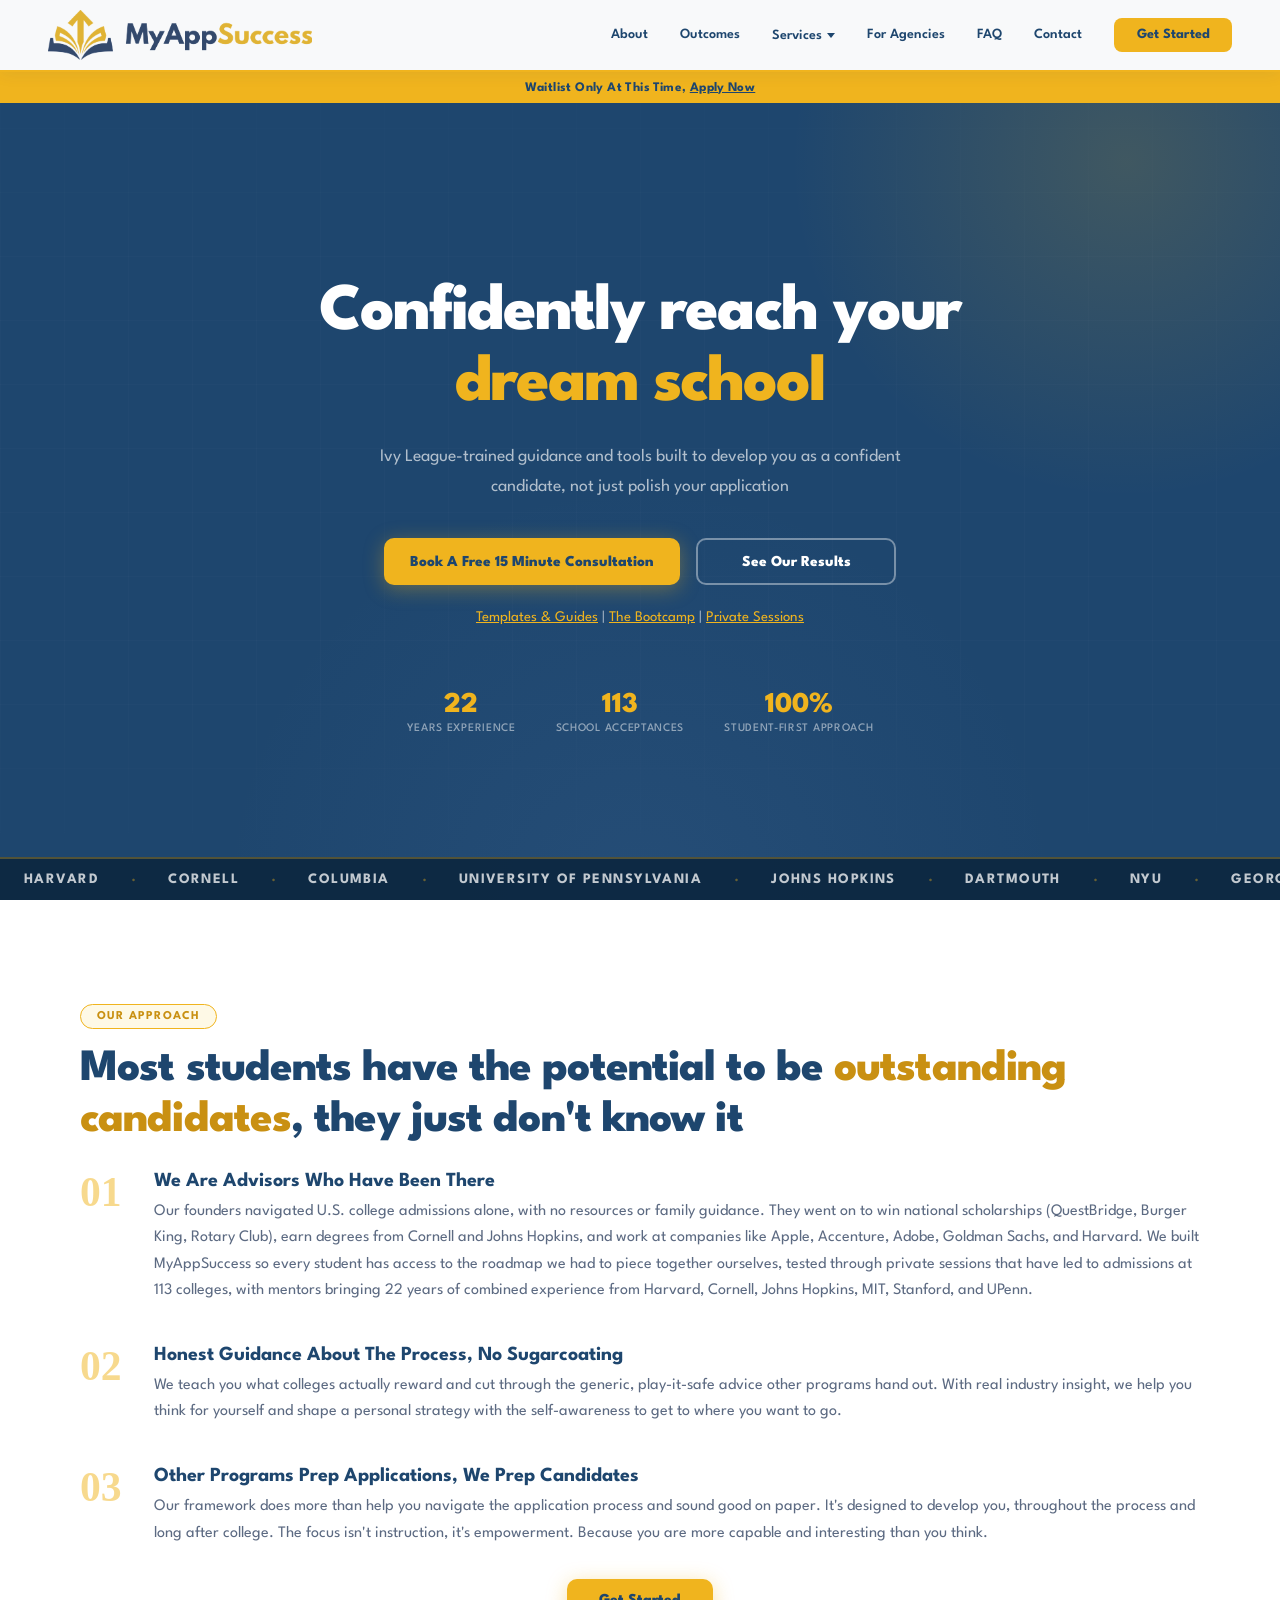
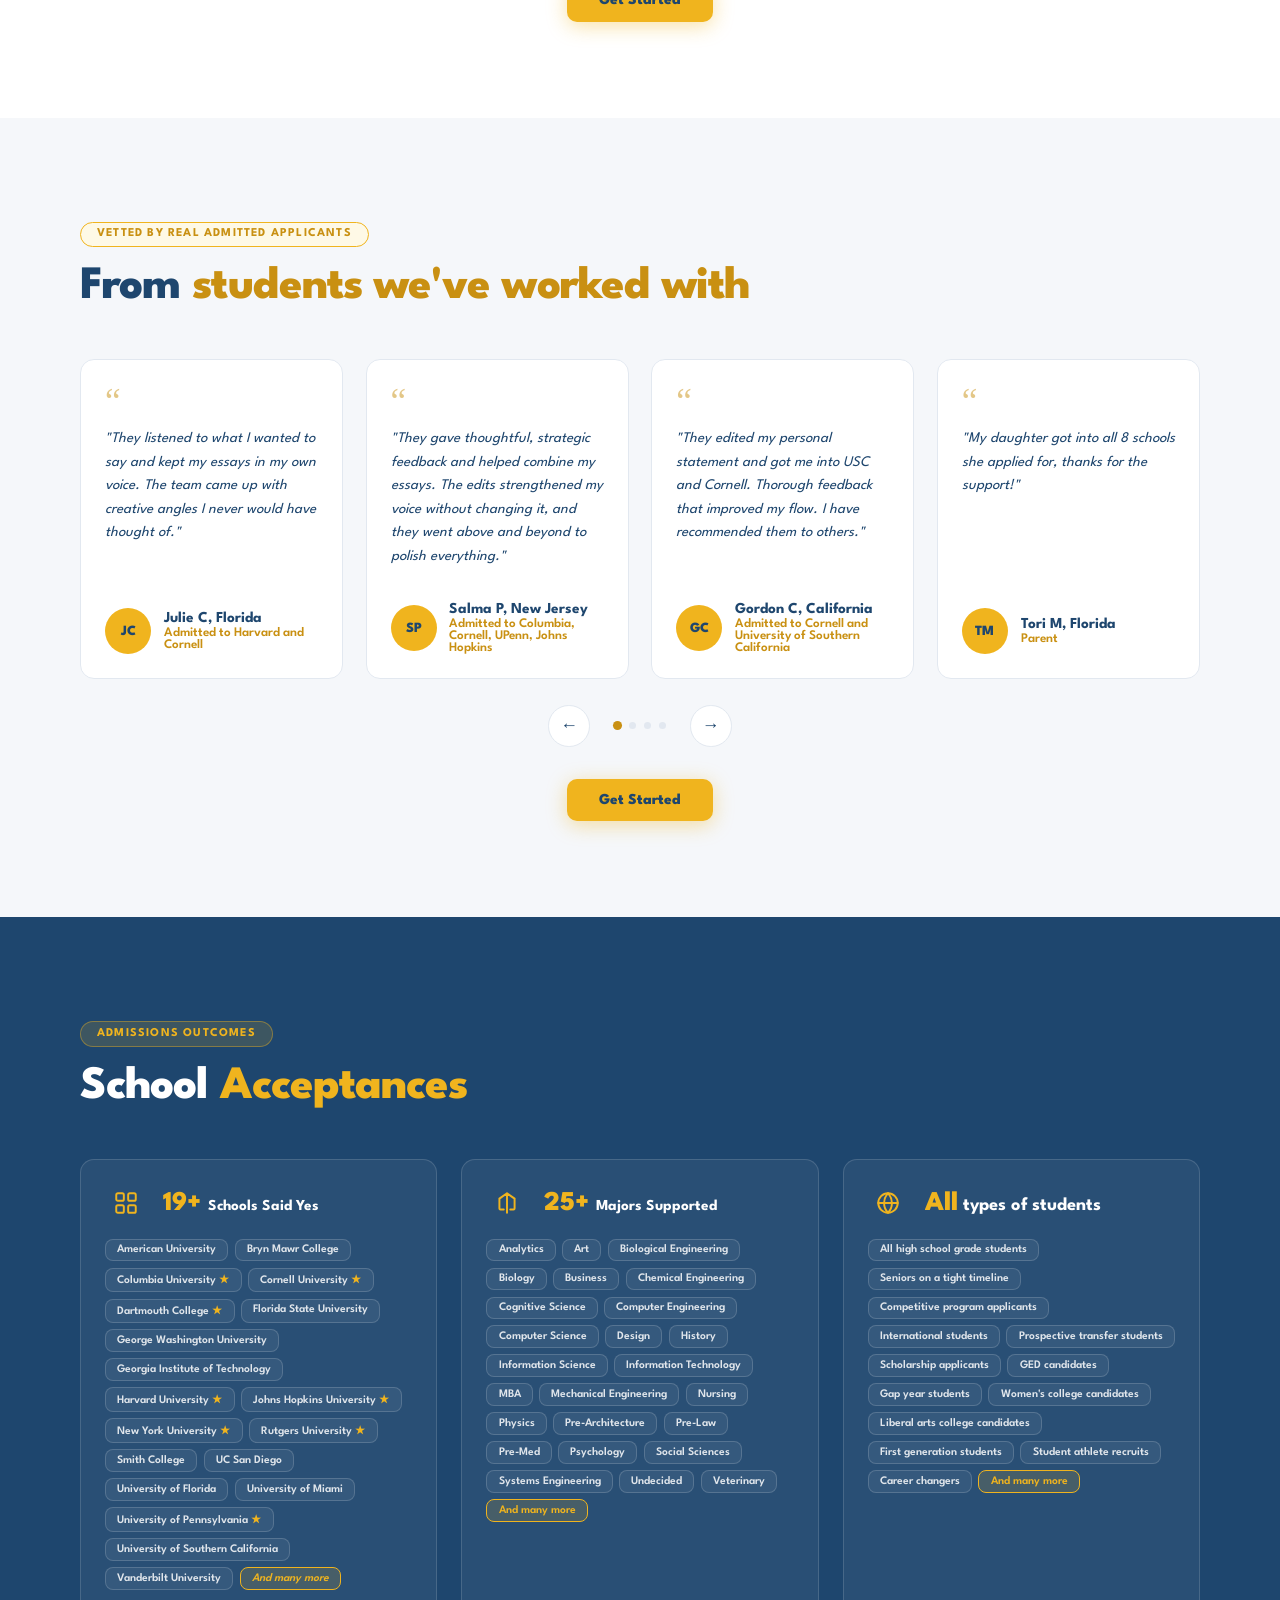
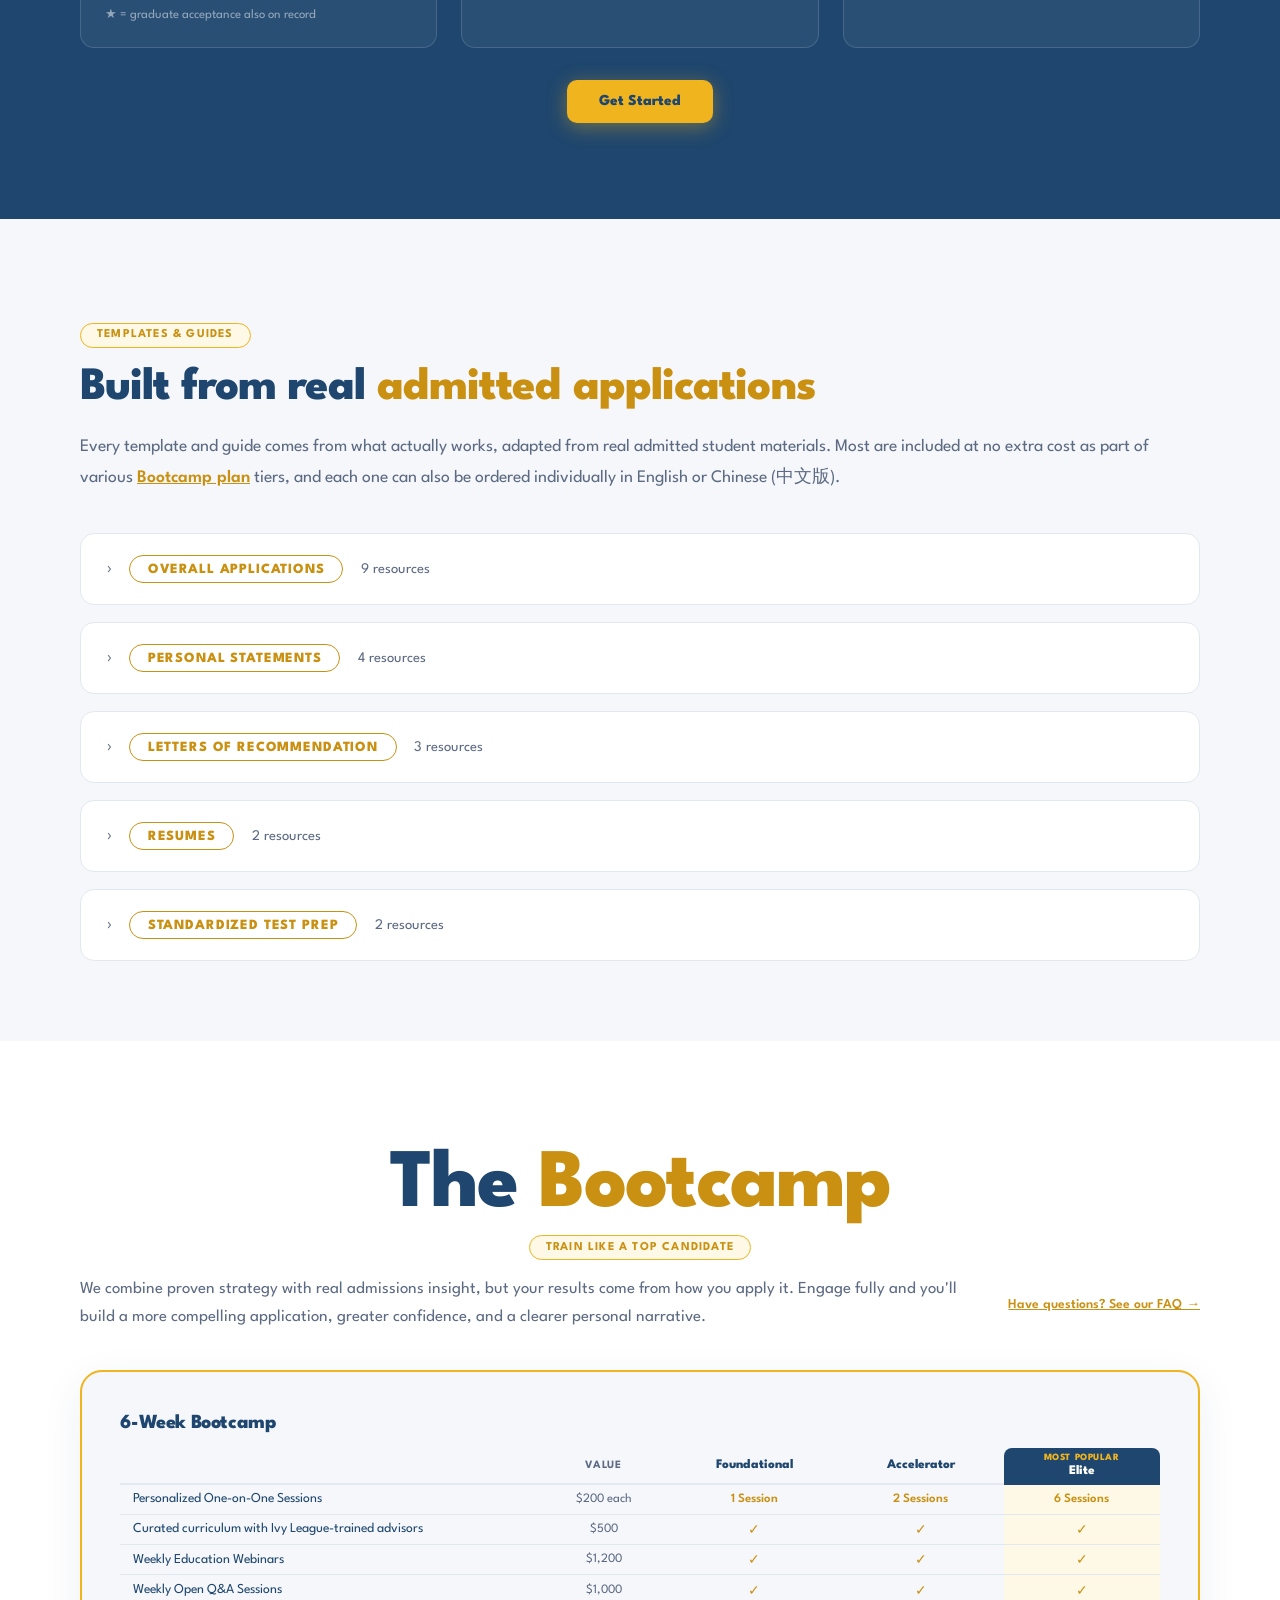
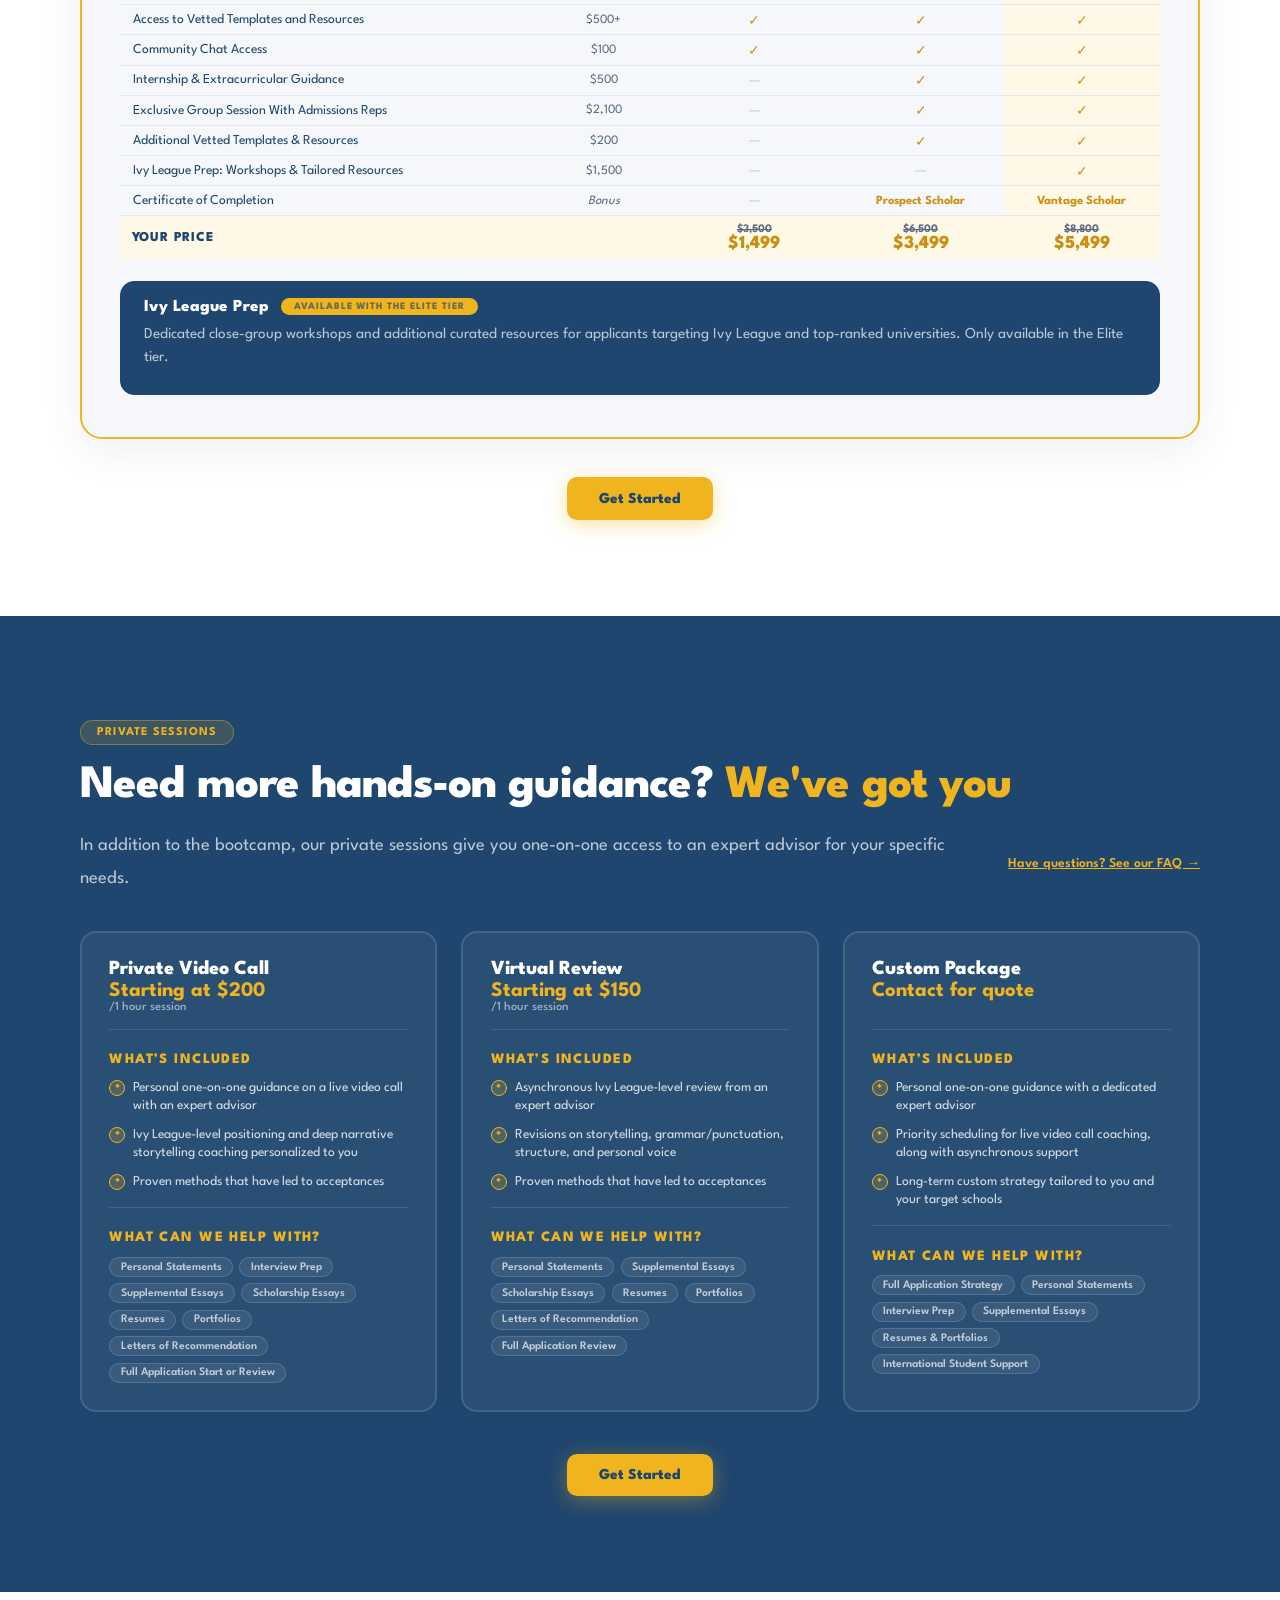
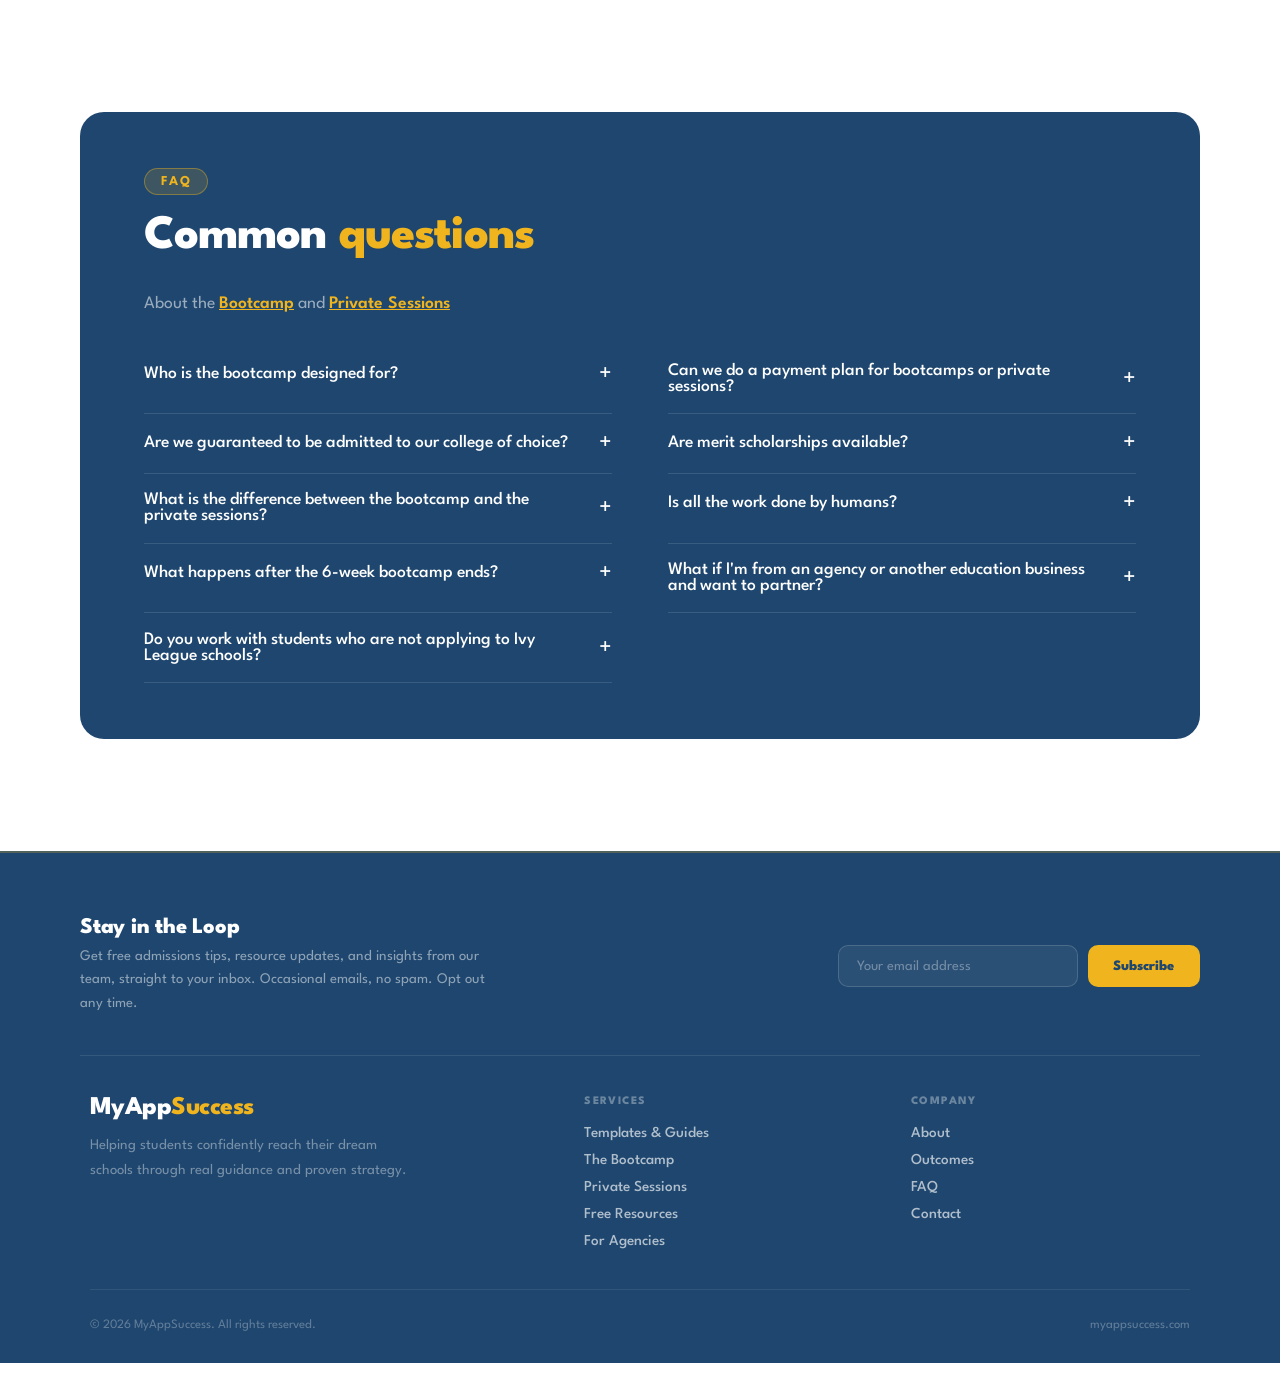
==== index.html @ 45769ba3 "Add Free Resources link to nav and footer; Templates first in hero row Co-Authored-By: Claude Opus 5" ====
<!DOCTYPE html>
<html lang="en">
<head>
<meta charset="UTF-8" />
<meta name="viewport" content="width=device-width, initial-scale=1.0" />
<title>MyAppSuccess: The Premier College App Bootcamp</title>

<!-- Favicon -->
<link rel="icon" type="image/png" href="/favicon.png" />
<link rel="apple-touch-icon" href="/apple-touch-icon.png" />

<!-- Open Graph / link preview -->
<meta property="og:type" content="website" />
<meta property="og:title" content="MyAppSuccess: The Premier College App Bootcamp" />
<meta property="og:description" content="Ivy League-level guidance, tailored to students at every starting point of the application.<br>Real strategy. Real guidance. Real results." />
<meta property="og:image" content="https://myappsuccess.com/NavLogo" />
<meta property="og:url" content="https://myappsuccess.com" />
<meta property="og:site_name" content="MyAppSuccess" />

<!-- Twitter card -->
<meta name="twitter:card" content="summary_large_image" />
<meta name="twitter:title" content="MyAppSuccess: The Premier College App Bootcamp" />
<meta name="twitter:description" content="Expert guidance and resources from Ivy League graduates, for every student, at every starting point." />
<meta name="twitter:image" content="https://myappsuccess.com/NavLogo" />
<link href="https://fonts.googleapis.com/css2?family=League+Spartan:wght@300;400;500;600;700;800&display=swap" rel="stylesheet" />
<style>
  *, *::before, *::after { box-sizing: border-box; margin: 0; padding: 0; }
  :root {
    --navy: #1e466e;
    --navy-mid: #285888;
    --gold: #f0b41e;
    --gold-dark: #c99012;
    --gold-bg: #fef9e6;
    --white: #ffffff;
    --off-white: #f5f7fa;
    --text: #1e466e;
    --muted: #5c6a82;
    --border: #e2e8f0;
    --font: 'League Spartan', sans-serif;
  }
  html { scroll-padding-top: 0; }
  body { font-family: var(--font); color: var(--text); background: var(--white); overflow-x: hidden; }

  nav {
    position: fixed; top: 0; left: 0; right: 0; z-index: 100;
    display: flex; align-items: center; justify-content: space-between;
    padding: 0 3rem; height: 72px;
    background: rgba(255,255,255,0.97);
    border-bottom: 2px solid var(--gold);
    box-shadow: 0 2px 16px rgba(30,70,110,0.07);
  }
  .nav-logo img { height: 50px; width: auto; display: block; }

  /* WAITLIST BANNER */
  .waitlist-banner {
    background: var(--gold); text-align: center; padding: 0.6rem 1.5rem;
    font-size: 0.82rem; font-weight: 700; color: var(--navy); letter-spacing: 0.03em;
    position: fixed; top: 72px; left: 0; right: 0; z-index: 99;
    transition: background 0.3s ease, color 0.3s ease;
  }
  .waitlist-banner-link { color: var(--navy); text-decoration: underline; transition: color 0.3s ease; }
  .waitlist-banner.dark { background: var(--navy); color: white; }
  .waitlist-banner.dark .waitlist-banner-link { color: var(--gold); }

  .nav-links { display: flex; gap: 2rem; list-style: none; align-items: center; margin: 0; padding: 0; }
  .nav-links > li { display: flex; align-items: center; height: 72px; }
  .nav-links a {
    font-size: 0.88rem; font-weight: 600; text-decoration: none;
    color: var(--navy); transition: color 0.2s; line-height: 1;
  }
  .nav-links a:hover { color: var(--gold-dark); }
  .nav-cta {
    background: var(--gold) !important; color: var(--navy) !important;
    padding: 0.6rem 1.4rem; border-radius: 8px;
    font-weight: 700 !important; transition: background 0.2s !important;
  }
  .nav-cta:hover { background: var(--gold-dark) !important; }

  /* DROPDOWN */
  .nav-dropdown { position: relative; }
  .nav-dropdown > span { display: flex; align-items: center; gap: 0.3rem; font-size: 0.88rem; font-weight: 600; color: var(--navy); }
  .nav-dropdown > span::after {
    content: ''; display: inline-block;
    width: 0; height: 0;
    border-left: 4px solid transparent;
    border-right: 4px solid transparent;
    border-top: 5px solid currentColor;
    transition: transform 0.2s;
    margin-top: 1px;
  }
  .nav-dropdown:hover > span::after { transform: rotate(180deg); }
  /* Invisible bridge fills the gap so mouse doesn't lose hover mid-travel */
  .nav-dropdown::after {
    content: ''; position: absolute;
    top: 100%; left: 0; right: 0; height: 14px;
    background: transparent;
  }
  .nav-dropdown-menu {
    display: none; position: absolute; top: 100%; left: 50%;
    transform: translateX(-50%);
    margin-top: 10px;
    background: white; border: 1.5px solid var(--border);
    border-radius: 10px; box-shadow: 0 8px 28px rgba(30,70,110,0.12);
    min-width: 170px; padding: 0.4rem 0; list-style: none; z-index: 200;
  }
  .nav-dropdown:hover .nav-dropdown-menu { display: block; }
  .nav-dropdown-menu li a {
    display: block; padding: 0.6rem 1.1rem;
    font-size: 0.84rem; font-weight: 600; color: var(--gold-dark);
    text-decoration: none; white-space: nowrap;
    transition: background 0.15s, color 0.15s;
  }
  .nav-dropdown-menu li a:hover { background: var(--gold-bg); color: var(--navy); }

  /* HERO */
  .hero {
    min-height: 100vh; background: var(--navy);
    display: flex; align-items: center; justify-content: center;
    padding: 200px 3rem 5.5rem; position: relative; overflow: hidden; text-align: center;
    box-sizing: border-box;
  }
  .hero::before {
    content: ''; position: absolute; inset: 0;
    background:
      radial-gradient(circle 480px at 88% 18%, rgba(240,180,30,0.16) 0%, transparent 70%),
      radial-gradient(circle 600px at 50% 100%, rgba(120,160,220,0.08) 0%, transparent 70%);
    pointer-events: none;
  }
  .hero-grid-bg {
    position: absolute; inset: 0; pointer-events: none; opacity: 0.5;
    background-image:
      linear-gradient(rgba(255,255,255,0.035) 1px, transparent 1px),
      linear-gradient(90deg, rgba(255,255,255,0.035) 1px, transparent 1px);
    background-size: 64px 64px;
    mask-image: linear-gradient(to bottom, transparent, rgba(0,0,0,0.9) 30%, rgba(0,0,0,0.9) 75%, transparent);
  }
  .hero-inner { position: relative; max-width: 700px; margin: 0 auto; display: flex; flex-direction: column; align-items: center; }
  .hero-h1 {
    font-size: clamp(2.4rem, 5.2vw, 4.2rem); font-weight: 800; line-height: 1.06;
    color: var(--white); margin-bottom: 1.5rem; letter-spacing: -0.03em;
  }
  .hero-h1 .highlight { color: var(--gold); display: inline-block; }
  .hero-sub {
    font-size: 1.1rem; color: rgba(255,255,255,0.65);
    line-height: 1.7; max-width: 540px; margin: 0 0 2.2rem; font-weight: 400;
  }
  .hero-cta-row {
    display: flex; gap: 1rem; justify-content: center; flex-wrap: wrap; margin-bottom: 1.6rem;
  }
  .btn-gold {
    display: inline-flex; align-items: center; gap: 0.5rem;
    background: var(--gold); color: var(--navy);
    font-weight: 800; font-size: 0.95rem;
    padding: 0.9rem 2rem; border-radius: 10px; border: none;
    text-decoration: none; cursor: pointer;
    transition: background 0.2s, transform 0.15s;
    box-shadow: 0 4px 20px rgba(240,180,30,0.4);
  }
  .btn-gold:hover { background: var(--gold-dark); transform: translateY(-2px); }
  .btn-white { background: white; color: var(--navy); box-shadow: 0 4px 20px rgba(30,70,110,0.25); }
  .btn-white:hover { background: var(--off-white); }
  .btn-outline {
    display: inline-flex; align-items: center; gap: 0.5rem;
    background: transparent; color: var(--white); font-weight: 600; font-size: 0.95rem;
    padding: 0.9rem 2rem; border-radius: 10px;
    border: 2px solid rgba(255,255,255,0.25); text-decoration: none; cursor: pointer;
    transition: border-color 0.2s, background 0.2s;
  }
  .btn-outline:hover { border-color: var(--gold); background: rgba(240,180,30,0.08); }
  .hero-services-row {
    font-size: 0.92rem; color: rgba(255,255,255,0.55); font-weight: 400;
    margin-bottom: 2.4rem;
  }
  .hero-services-row a { color: var(--gold); text-decoration: underline; font-weight: 400; }
  .hero-trust { display: flex; gap: 2.5rem; justify-content: center; flex-wrap: wrap; padding-top: 1.8rem; width: 100%; }
  .trust-item { display: flex; flex-direction: column; align-items: center; gap: 0.2rem; }
  .trust-num { font-size: 1.8rem; font-weight: 800; color: var(--gold); line-height: 1; }
  .trust-label { font-size: 0.72rem; color: rgba(255,255,255,0.5); font-weight: 500; letter-spacing: 0.06em; text-transform: uppercase; }

  /* MARQUEE */
  .marquee-wrap {
    position: absolute; bottom: 0; left: 0; right: 0; z-index: 5;
    background: rgba(13,40,66,0.96);
    padding: 0.75rem 0; overflow: hidden;
    border-top: 2px solid rgba(240,180,30,0.3);
  }
  .marquee-track {
    display: flex; gap: 0; animation: marquee 35s linear infinite; white-space: nowrap;
  }
  .marquee-item {
    display: inline-flex; align-items: center; gap: 1rem; padding: 0 1.5rem;
    flex-shrink: 0;
  }
  .marquee-item img { height: 28px; width: auto; filter: brightness(0) invert(1); opacity: 0.7; }
  .marquee-item span {
    font-size: 0.9rem; font-weight: 700; letter-spacing: 0.1em;
    text-transform: uppercase; color: rgba(255,255,255,0.75);
  }
  .marquee-sep { color: rgba(240,180,30,0.4); font-size: 1.2rem; align-self: center; padding: 0 0.5rem; }
  @keyframes marquee {
    0% { transform: translateX(0); }
    100% { transform: translateX(-50%); }
  }

  /* SECTION SHELL */
  section { padding: 5rem 0; padding-top: 7.5rem; box-sizing: border-box; }
  section > .container { width: 100%; }
  .container { max-width: 1280px; margin: 0 auto; padding: 0 5rem; }
  .section-eyebrow {
    display: inline-flex; align-items: center; gap: 0.5rem;
    background: var(--gold-bg); border: 1.5px solid var(--gold);
    color: var(--gold-dark); border-radius: 999px;
    font-size: 0.75rem; font-weight: 700; letter-spacing: 0.1em;
    text-transform: uppercase; padding: 0.35rem 1rem; margin-bottom: 0.9rem;
    line-height: 1; white-space: nowrap;
  }
  .section-h2 {
    font-size: clamp(2rem, 3.8vw, 2.9rem); font-weight: 800; line-height: 1.15;
    color: var(--navy); margin-bottom: 1rem; letter-spacing: -0.02em;
  }
  .section-h2 .accent { color: var(--gold-dark); }
  .section-p { font-size: 1.15rem; color: var(--muted); line-height: 1.8; }

  /* ABOUT */
  .about { background: var(--white); padding-top: 6.5rem; padding-bottom: 4.5rem; }
  .about-grid { display: flex; flex-direction: column; gap: 2.5rem; }
  .about-cards { display: flex; flex-direction: column; gap: 1rem; }
  .about-card {
    background: white; border-radius: 14px; padding: 1.2rem;
    border: 2px solid var(--border); display: flex; gap: 1rem; align-items: flex-start;
    transition: border-color 0.2s, transform 0.2s;
  }
  .about-card:hover { border-color: var(--border); }
  .card-icon {
    width: 44px; height: 44px; flex-shrink: 0;
    background: var(--gold-bg); border: 2px solid var(--gold);
    border-radius: 10px; display: flex; align-items: center; justify-content: center;
    font-size: 1.1rem; font-weight: 800; color: var(--navy);
  }
  .about-card h4 { font-size: 1rem; font-weight: 700; color: var(--navy); margin-bottom: 0.35rem; }
  .about-card p { font-size: 0.9rem; color: var(--muted); line-height: 1.65; }

  /* APPROACH: numbered vertical layout */
  .approach-numbered {
    display: flex; flex-direction: column; gap: 2.6rem;
  }
  .approach-numbered-row {
    display: contents;
  }
  .approach-item {
    background: none; border: none; padding: 0; border-radius: 0;
    display: flex; gap: 1.4rem; align-items: flex-start;
  }
  .approach-num {
    font-size: 2.6rem; font-weight: 800; color: var(--gold); opacity: 0.5;
    font-family: Georgia, serif; line-height: 1; flex-shrink: 0;
    width: 3.2rem;
  }
  .approach-item h4 { font-size: 1.25rem; margin-bottom: 0.55rem; }
  .approach-item p { font-size: 1rem; line-height: 1.65; }

  /* Approach slideshow nav: hidden on desktop, layout unchanged */
  .approach-nav { display: none; }
  .approach-nav-btn {
    flex: 1; display: flex; align-items: center; gap: 0.5rem;
    background: transparent; border: none; padding: 0.3rem 0;
    cursor: pointer;
    font-family: var(--font); color: var(--muted);
    font-size: 0.85rem; font-weight: 600; text-align: left;
    transition: color 0.2s;
    min-width: 0;
  }
  .approach-nav-btn:hover { color: var(--navy); }
  .approach-nav-next { justify-content: flex-end; text-align: right; }
  .cred-block { background: #6b7280; border-radius: 20px; padding: 2.5rem; color: white; }
  .cred-block h3 { font-size: 1.3rem; font-weight: 800; color: var(--gold); margin-bottom: 0.7rem; }
  .cred-block p { font-size: 0.88rem; color: rgba(255,255,255,0.7); line-height: 1.7; margin-bottom: 1.5rem; }
  .chip-row { display: flex; flex-wrap: wrap; gap: 0.5rem; margin-bottom: 1.5rem; }
  .chip {
    background: rgba(240,180,30,0.15); border: 1px solid rgba(240,180,30,0.4);
    color: var(--gold); border-radius: 999px;
    font-size: 0.72rem; font-weight: 700; letter-spacing: 0.06em;
    text-transform: uppercase; padding: 0.3rem 0.85rem;
  }
  .field-chips { display: flex; flex-wrap: wrap; gap: 0.4rem; }
  .field-chip {
    background: rgba(255,255,255,0.08); color: white;
    border: 1px solid rgba(255,255,255,0.2);
    border-radius: 6px; font-size: 0.75rem; font-weight: 500; padding: 0.3rem 0.7rem;
  }

  /* OUTCOMES */
  .outcomes { background: var(--navy); padding-top: 6.5rem; padding-bottom: 4.5rem; }
  .outcomes .section-eyebrow { background: rgba(240,180,30,0.15); border-color: rgba(240,180,30,0.4); color: var(--gold); }
  .outcomes .section-h2 { color: white; }
  .outcomes .section-h2 .accent { color: var(--gold); }
  .outcomes .section-p { color: rgba(255,255,255,0.7); }

  /* OUTCOME STAT ROW */
  .outcome-stats {
    display: flex; gap: 1.5rem;
    margin-top: 2.8rem;
    align-items: stretch;
  }
  .outcome-stat-card {
    flex: 1; min-width: 0; display: flex; flex-direction: column; gap: 0.9rem;
    background: rgba(255,255,255,0.05); border: 1.5px solid rgba(255,255,255,0.14);
    border-radius: 14px; padding: 1.4rem 1.5rem;
    text-align: left;
  }
  .outcome-stat-head { display: flex; align-items: center; gap: 1rem; }
  .outcome-stat-icon {
    flex-shrink: 0; width: 2.6rem; height: 2.6rem;
    display: flex; align-items: center; justify-content: center;
    color: var(--gold);
  }
  .outcome-stat-icon svg { width: 26px; height: 26px; }
  .outcome-stat-body { flex: 1; min-width: 0; overflow: hidden; }
  .outcome-stat-num { font-size: 1.7rem; font-weight: 800; color: var(--gold); line-height: 1; display: inline; }
  .outcome-stat-label {
    font-size: 0.95rem; font-weight: 700;
    color: white; display: inline; margin-left: 0.45rem;
  }
  .outcome-stat-label-text { margin-left: 0; font-size: 1.15rem; }
  .accent-gold { color: var(--gold); font-size: 1.7rem; font-weight: 800; line-height: 1; }
  .outcome-stat-note {
    font-size: 0.8rem; color: rgba(255,255,255,0.5); line-height: 1.4;
    margin-top: 0.15rem;
  }
  .outcome-stat-full {
    display: flex; flex-wrap: wrap; gap: 0.4rem;
  }
  .outcome-stat-full .om-chip {
    background: rgba(255,255,255,0.06); border: 1px solid rgba(255,255,255,0.16);
    border-radius: 8px; padding: 0.3rem 0.7rem;
    font-size: 0.72rem; font-weight: 600; color: rgba(255,255,255,0.85);
  }
  .outcome-stat-full .om-chip.om-gold { background: rgba(240,180,30,0.15); border-color: var(--gold); color: var(--gold); }
  .outcome-stat-full .om-item-star { color: var(--gold); margin-left: 0.2rem; font-size: 0.68rem; }

  /* MODAL BASE (compare table, template category) */
  .outcome-modal {
    display: none; position: fixed; inset: 0; z-index: 600;
    align-items: center; justify-content: center; padding: 1.5rem;
  }
  .outcome-modal.open { display: flex; }
  .outcome-modal-backdrop {
    position: absolute; inset: 0; background: rgba(10,25,45,0.55); backdrop-filter: blur(3px);
  }
  .outcome-modal-card {
    position: relative; background: white; border-radius: 18px;
    padding: 2.2rem; max-width: 620px; width: 100%;
    max-height: 80dvh; overflow-y: auto;
    box-shadow: 0 24px 64px rgba(30,70,110,0.25);
  }
  .compare-modal-card { max-width: 700px; }
  .compare-modal-hint { display: none; font-size: 0.72rem; color: var(--muted); text-align: center; margin-top: 0.6rem; }
  @media (max-width: 768px) { .compare-modal-hint { display: block; } }
  .compare-modal-card .compare-table-wrap {
    overflow-x: auto;
    -webkit-overflow-scrolling: touch;
  }
  .compare-modal-card table {
    font-size: 0.72rem !important;
    width: 100% !important;
  }
  @media (max-width: 768px) {
    .compare-modal-card { padding: 1.2rem; }
    .compare-modal-card table { font-size: 0.62rem !important; }
    .compare-modal-card table th,
    .compare-modal-card table td { padding: 0.28rem 0.3rem !important; }
    .outcome-modal-eyebrow { display: none; }
    .outcome-modal-title { font-size: 1rem; margin-bottom: 0.5rem; }
  }
  .outcome-modal-close {
    position: absolute; top: 1.1rem; right: 1.1rem; background: var(--off-white);
    border: 1.5px solid var(--border); border-radius: 50%; width: 2rem; height: 2rem;
    cursor: pointer; color: var(--muted); font-size: 1rem; line-height: 1;
    display: flex; align-items: center; justify-content: center;
    transition: background 0.15s, color 0.15s;
  }
  .outcome-modal-close:hover { background: var(--gold-bg); color: var(--gold-dark); }
  .outcome-modal-eyebrow {
    font-size: 0.68rem; font-weight: 800; letter-spacing: 0.15em; text-transform: uppercase;
    color: var(--gold-dark); margin-bottom: 0.5rem;
  }
  .outcome-modal-title { font-size: 1.4rem; font-weight: 800; color: var(--navy); margin-bottom: 0.4rem; font-family: var(--font); }

  @media (max-width: 768px) {
    .outcomes { padding-top: 7.5rem; padding-bottom: 2rem; }
    .outcomes .section-h2 { margin-bottom: 0.5rem; }
    .outcome-stats { flex-direction: column; gap: 1rem; margin-top: 1.2rem; }
    .outcome-stat-card { padding: 1rem 1.1rem; gap: 0.7rem; }
    .outcome-stat-icon { width: 1.9rem; height: 1.9rem; }
    .outcome-stat-icon svg { width: 18px; height: 18px; }
    .outcome-stat-num { font-size: 1.2rem; }
    .accent-gold { font-size: 1.2rem; }
    .outcome-stat-label { font-size: 0.82rem; }
    .outcome-stat-full .om-chip { font-size: 0.66rem; padding: 0.25rem 0.6rem; }
  }

  /* TESTIMONIALS (standalone section, paginated 4-up) */
  .testimonials { background: var(--off-white); padding-top: 6.5rem; padding-bottom: 4.5rem; }
  .testimonials .section-eyebrow { background: var(--gold-bg); border-color: var(--gold); color: var(--gold-dark); }
  .testimonials .section-h2 { color: var(--navy); }
  .testimonials .section-h2 .accent { color: var(--gold-dark); }
  .testimonials-viewport { overflow: hidden; margin-top: 2.8rem; }
  .testimonials-track {
    display: flex; gap: 1.4rem;
    transition: transform 0.4s cubic-bezier(0.25,0.46,0.45,0.94);
    will-change: transform;
  }
  .test-tile {
    flex: 0 0 calc((100% - 3 * 1.4rem) / 4);
    background: white; border: 1.5px solid var(--border); border-radius: 14px;
    padding: 1.5rem; display: flex; flex-direction: column;
    transition: border-color 0.2s, box-shadow 0.2s;
  }
  .test-tile:hover { border-color: var(--gold); box-shadow: 0 8px 24px rgba(30,70,110,0.08); }
  .test-tile .test-quote-mark {
    font-size: 2.2rem; line-height: 1; color: var(--gold-dark); opacity: 0.5;
    margin-bottom: 0.5rem; font-family: Georgia, serif;
  }
  .test-tile .test-quote {
    font-size: 0.92rem; color: var(--text); line-height: 1.6;
    font-style: italic; font-weight: 400; margin-bottom: 1rem;
  }
  .test-tile .test-attr { margin-top: auto; }
  .test-tile .test-avatar { background: var(--gold); color: var(--navy); }
  .test-tile .test-name { color: var(--navy); }
  .test-tile .test-detail { color: var(--gold-dark); }

  .testimonials-nav { display: flex; justify-content: center; align-items: center; gap: 1.5rem; margin-top: 1.6rem; }
  .testimonials-arrow {
    background: white; border: 1.5px solid var(--border); border-radius: 50%;
    width: 2.6rem; height: 2.6rem; display: flex; align-items: center; justify-content: center;
    cursor: pointer; color: var(--navy); font-weight: 800; font-size: 1.1rem;
    transition: border-color 0.2s, color 0.2s, background 0.2s;
  }
  .testimonials-arrow:hover { border-color: var(--gold); color: var(--gold-dark); background: var(--gold-bg); }
  .testimonials-dots { display: flex; gap: 0.5rem; }
  .testimonials-dot {
    width: 7px; height: 7px; border-radius: 50%; background: var(--border);
    transition: background 0.2s, transform 0.2s;
  }
  .testimonials-dot.active { background: var(--gold-dark); transform: scale(1.3); }

  @media (min-width: 769px) and (max-width: 1024px) {
    .testimonials-track { gap: 1rem; }
    .test-tile { flex: 0 0 calc((100% - 3 * 1rem) / 4); padding: 1.1rem; }
    .test-tile .test-quote { font-size: 0.82rem; }
    .test-tile .test-quote-mark { font-size: 1.8rem; }
  }

  @media (max-width: 768px) {
    .testimonials { padding-top: 7.5rem; padding-bottom: 2rem; }
    .testimonials-viewport { margin-top: 1.2rem; }
    .testimonials-track { gap: 1rem; }
    .test-tile { flex: 0 0 100%; padding: 1.1rem; }
    .test-tile .test-quote { font-size: 0.82rem; }
    .testimonials-nav { margin-top: 1.1rem; gap: 1rem; }
    .testimonials-arrow { width: 2.2rem; height: 2.2rem; font-size: 0.95rem; }
  }


  /* BOOTCAMP */
  .bootcamp { background: var(--white); padding-top: 6.5rem; padding-bottom: 4.5rem; }
  .bc-title-wrap { text-align: center; }
  .bc-title-wrap .section-eyebrow { justify-content: center; margin-bottom: 0; margin-top: 0.3rem; white-space: normal; }
  .bc-head-row { display: flex; justify-content: space-between; align-items: center; gap: 1.5rem; flex-wrap: wrap; margin-top: 0.6rem; }
  .bc-faq-link.section-learn-more { margin: 0; white-space: nowrap; flex-shrink: 0; }
  .bc-head-row .bootcamp-intro,
  .bc-head-row .section-p { margin: 0; }
  .bootcamp .section-eyebrow { background: var(--gold-bg); border: 1.5px solid var(--gold); color: var(--gold-dark); margin-bottom: 0.4rem; }
  .bootcamp .section-h2 { color: var(--navy); margin-bottom: 0.15rem; font-size: clamp(3rem, 6.5vw, 5.2rem); line-height: 1; }
  .bootcamp .section-h2 .accent { color: var(--gold-dark); }
  .bootcamp .section-p { color: var(--muted); }
  .bootcamp-intro {
    font-size: 1.05rem; color: var(--muted); line-height: 1.65; margin-bottom: 0.7rem; flex: 1; min-width: 0;
  }
  .bootcamp-pricing {
    margin-top: 2.4rem; background: var(--off-white); border: 2px solid var(--gold);
    border-radius: 22px; box-shadow: 0 12px 40px rgba(30,70,110,0.08);
    box-sizing: border-box;
    padding: 2.6rem 2.4rem;
  }
  .bootcamp-pricing-inner { max-width: 1280px; margin: 0 auto; }
  .bc-pricing-title {
    font-size: 1.25rem; font-weight: 800; color: var(--navy);
    margin: 0 0 1rem; letter-spacing: -0.02em;
  }
  .bc-pricing-title-row {
    display: flex; align-items: flex-start; justify-content: space-between;
    gap: 1rem; flex-wrap: wrap;
  }
  .bc-compare-link {
    display: none;
    background: none; border: none; padding: 0 0 0.2rem;
    color: var(--gold-dark); font-family: var(--font); font-weight: 700;
    font-size: 0.85rem; cursor: pointer; text-decoration: underline;
    transition: color 0.2s; white-space: nowrap;
  }
  .bc-compare-link:hover { color: var(--gold); }

  /* OPTIONAL ADD-ON CARD */
  .bc-addon-card {
    margin-top: 1.4rem; background: var(--navy); border-radius: 14px;
    padding: 1rem 1.4rem 1.6rem; border: 1.5px solid var(--navy);
  }
  .bc-addon-row {
    display: flex; justify-content: flex-start; align-items: center;
    gap: 0.75rem; flex-wrap: wrap; margin-bottom: 0.5rem;
  }
  .bc-addon-title { margin-bottom: 0; font-size: 1.05rem; font-weight: 800; color: white; }
  .bc-addon-price {
    display: inline-flex; align-items: center; gap: 0.5rem;
    background: var(--gold); color: var(--navy);
    font-size: 0.78rem; font-weight: 800; padding: 0.25rem 0.8rem; border-radius: 999px;
  }
  .bc-addon-price-label {
    font-size: 0.62rem; font-weight: 800; letter-spacing: 0.1em; text-transform: uppercase;
    color: var(--navy); opacity: 0.65;
  }
  .bc-addon-desc { font-size: 0.95rem; color: rgba(255,255,255,0.7); line-height: 1.5; }

  /* COMPARE TABLE */
  .bc-tier-carousel { display: none; }

  /* BOOTCAMP MOBILE TIER TILES: arrow-only show/hide (no horizontal transform) */
  .bc-tier-track { display: block; }
  .bc-tier-tile {
    background: var(--off-white); border: 1.5px solid var(--border);
    border-radius: 14px; padding: 1.3rem 1.4rem;
  }
  .bc-tier-tile-popular { position: relative; border-color: var(--navy); background: var(--navy); margin-top: 1.1rem; }
  .bc-tier-tile-badge {
    display: inline-block; background: var(--gold); color: var(--navy);
    font-size: 0.62rem; font-weight: 800; letter-spacing: 0.1em; text-transform: uppercase;
    padding: 0.2rem 0.65rem; border-radius: 999px; line-height: 1;
    position: absolute; top: 0; left: 50%; transform: translate(-50%, -50%);
    white-space: nowrap; box-shadow: 0 2px 8px rgba(30,70,110,0.25);
  }
  .bc-tier-tile-name { font-size: 1.05rem; font-weight: 800; color: var(--navy); margin-bottom: 0.15rem; }
  .bc-tier-tile-value { font-size: 0.74rem; color: var(--muted); text-decoration: line-through; margin-bottom: 0.1rem; }
  .bc-tier-tile-price { font-size: 1.4rem; font-weight: 800; color: var(--gold-dark); margin-bottom: 0.8rem; }
  .bc-tier-tile-popular .bc-tier-tile-name { color: white; }
  .bc-tier-tile-popular .bc-tier-tile-value { color: rgba(255,255,255,0.55); }
  .bc-tier-tile-popular .bc-tier-tile-price { color: var(--gold); }
  .bc-tier-tile-popular .bc-tier-tile-list li { color: rgba(255,255,255,0.85); }
  .bc-tier-tile-popular .bc-tier-tile-list li::before { color: var(--gold); }
  .bc-tier-tile-popular .bc-tier-tile-list li strong { color: var(--gold); }
  .bc-tier-tile-list { list-style: none; display: flex; flex-direction: column; gap: 0.5rem; }
  .bc-tier-tile-list li {
    font-size: 0.85rem; color: var(--text); line-height: 1.4;
    padding-left: 1.1rem; position: relative;
  }
  .bc-tier-tile-list li::before {
    content: '✓'; position: absolute; left: 0; color: var(--gold-dark); font-weight: 700;
  }
  .bc-tier-tile-list li strong { color: var(--gold-dark); }
  .bc-tier-nav { display: flex; gap: 0.6rem; margin-top: 1rem; }
  .bc-tier-nav-btn {
    flex: 1; display: flex; align-items: center; gap: 0.5rem;
    background: transparent; border: none; padding: 0.3rem 0;
    cursor: pointer;
    font-family: var(--font); color: var(--text);
    font-size: 0.85rem; font-weight: 600; text-align: left;
    transition: color 0.2s;
    min-width: 0;
  }
  .bc-tier-nav-btn:hover { color: var(--gold-dark); }
  .bc-tier-next { justify-content: flex-end; text-align: right; }


  /* TEMPLATES & GUIDES */
  .templates { background: var(--off-white); padding-top: 6.5rem; padding-bottom: 4.5rem; }
  .templates .section-eyebrow { background: var(--gold-bg); border-color: var(--gold); color: var(--gold-dark); }
  .templates .section-h2 { color: var(--navy); }
  .templates .section-h2 .accent { color: var(--gold-dark); }
  .templates .section-p { color: var(--muted); }
  .tmpl-intro {
    margin-bottom: 2.4rem; margin-top: 0.8rem; font-size: 1.1rem;
  }
  .tmpl-intro a { color: var(--gold-dark) !important; }

  /* TEMPLATES ACCORDION (single drill-down, description auto-shown) */
  .tmpl-accordion { display: flex; flex-direction: column; gap: 1.1rem; }
  .tmpl-cat-group {
    background: white; border: 1.5px solid var(--border);
    border-radius: 14px; overflow: hidden;
  }
  .tmpl-cat-toggle {
    width: 100%; display: flex; align-items: center; gap: 1.1rem;
    background: none; border: none; padding: 1.3rem 1.6rem;
    cursor: pointer; transition: background 0.2s; text-align: left;
    font-family: var(--font);
  }
  .tmpl-cat-toggle:hover { background: var(--gold-bg); }
  .tmpl-cat-arrow { color: var(--muted); transition: transform 0.2s, color 0.2s; flex-shrink: 0; font-size: 1.1rem; }
  .tmpl-cat-toggle[aria-expanded="true"] .tmpl-cat-arrow { transform: rotate(90deg); color: var(--gold-dark); }
  .tmpl-cat-badge {
    font-size: 0.88rem; font-weight: 800; letter-spacing: 0.06em; text-transform: uppercase;
    color: var(--gold-dark); border: 1.5px solid currentColor; border-radius: 999px;
    padding: 0.4rem 1.1rem; white-space: nowrap;
  }
  .tmpl-cat-count { font-size: 0.92rem; color: var(--muted); flex: 1; }

  .tmpl-cat-panel { display: none; padding: 0 1.6rem 1.2rem; }
  .tmpl-cat-panel.open { display: block; }
  .tmpl-item { border-top: 1px solid var(--border); padding: 0.95rem 0; }
  .tmpl-item:first-child { border-top: none; }
  .tmpl-item-name {
    font-size: 0.95rem; font-weight: 700; color: var(--navy);
    display: flex; align-items: center; gap: 0.5rem;
  }
  .tmpl-item-cta {
    font-size: 0.78rem; font-weight: 800; letter-spacing: 0.03em; text-transform: uppercase;
    color: var(--gold); background: var(--navy); padding: 0.5rem 1.1rem;
    border-radius: 999px; flex-shrink: 0; white-space: nowrap;
    text-decoration: none; box-shadow: 0 3px 10px rgba(30,70,110,0.3);
    transition: background 0.2s, transform 0.15s, box-shadow 0.2s;
  }
  .tmpl-item-cta:hover { background: var(--navy-mid); transform: translateY(-1px); box-shadow: 0 5px 14px rgba(30,70,110,0.4); }
  .tmpl-item-cta-soon {
    background: var(--border); color: var(--muted); box-shadow: none; cursor: default;
  }
  .tmpl-item-cta-soon:hover { background: var(--border); transform: none; box-shadow: none; }
  .tmpl-item-head {
    display: flex; align-items: center; justify-content: space-between; gap: 1rem;
  }
  .tmpl-item-ctas { display: flex; gap: 0.5rem; flex-shrink: 0; flex-wrap: wrap; justify-content: flex-end; }
  .tmpl-item-cta-cn {
    background: white; color: var(--navy); border: 1.5px solid var(--navy);
    box-shadow: none; padding: 0.42rem 1rem;
  }
  .tmpl-item-cta-cn:hover { background: var(--gold-bg); color: var(--navy); box-shadow: 0 3px 10px rgba(30,70,110,0.18); }
  .tmpl-item-desc {
    font-size: 0.85rem; color: var(--muted); line-height: 1.6;
    margin-top: 0.4rem;
  }

  @media (max-width: 768px) {
    .tmpl-cat-toggle { padding: 0.85rem 1.1rem; gap: 0.7rem; }
    .tmpl-cat-badge { font-size: 0.7rem; padding: 0.3rem 0.8rem; }
    .tmpl-cat-count { font-size: 0.78rem; }
    .tmpl-cat-panel { padding: 0 1.1rem 0.8rem; }
    .tmpl-item-name { font-size: 0.86rem; }
    .tmpl-item-cta { font-size: 0.68rem; padding: 0.42rem 0.85rem; }
    .tmpl-item-cta-cn { padding: 0.36rem 0.8rem; }
    .tmpl-item-ctas { gap: 0.4rem; justify-content: flex-start; }
    .tmpl-item-head { flex-direction: column; align-items: flex-start; gap: 0.55rem; }
    .tmpl-item-desc { font-size: 0.78rem; }
  }


  /* PRICING */
  .pricing { background: var(--navy); padding-top: 6.5rem; padding-bottom: 4.5rem; }
  .pricing .section-eyebrow { background: rgba(240,180,30,0.15); border-color: rgba(240,180,30,0.4); color: var(--gold); }
  .pricing .section-h2 { color: white; }
  .pricing .section-h2 .accent { color: var(--gold); }
  .pricing .section-p { color: rgba(255,255,255,0.7); }
  .pricing .price-card { background: rgba(255,255,255,0.05); border-color: rgba(255,255,255,0.12); }
  .pricing .price-card h3 { color: white; }
  .pricing .price-card .price-amount { color: var(--gold); }
  .pricing .price-card p { color: rgba(255,255,255,0.65); }
  .pricing .price-card li { color: rgba(255,255,255,0.82); }
  .pricing .price-card .pc-label { color: var(--gold); }
  .pricing .price-card .pc-divider { border-top-color: rgba(255,255,255,0.12); }
  .pricing .price-card .check { background: rgba(240,180,30,0.2); border-color: var(--gold); color: var(--gold); }
  .pricing .price-card:hover { border-color: var(--gold); box-shadow: 0 8px 32px rgba(240,180,30,0.15); }
  .pricing .price-card.selected { border-color: var(--gold); box-shadow: 0 8px 32px rgba(240,180,30,0.2); }
  .pricing .price-card.selected h3 { color: var(--gold); }
  .pricing .price-card .price-amount span { color: rgba(255,255,255,0.55) !important; }
  .pricing-grid { display: grid; grid-template-columns: repeat(3, 1fr); gap: 1.5rem; margin-top: 2.2rem; align-items: stretch; }
  /* Pricing slideshow nav (mobile only) */
  .pricing-nav { display: none; }
  .pricing-nav-btn {
    flex: 1; display: flex; align-items: center; gap: 0.5rem;
    background: transparent; border: none; padding: 0.3rem 0;
    cursor: pointer;
    font-family: var(--font); color: rgba(255,255,255,0.85);
    font-size: 0.85rem; font-weight: 600; text-align: left;
    transition: color 0.2s;
    min-width: 0;
  }
  .pricing-nav-btn:hover:not(:disabled) { color: var(--gold); }
  .pricing-nav-btn:disabled { opacity: 0.35; cursor: default; }
  .pricing-nav-next { justify-content: flex-end; text-align: right; }
  .pn-arrow { color: var(--gold); font-size: 1rem; font-weight: 800; flex-shrink: 0; }
  .pn-label { overflow: hidden; text-overflow: ellipsis; white-space: nowrap; min-width: 0; }
  .approach-nav-btn .pn-arrow { font-size: 1rem; }

  .price-card h3 { font-size: 1rem; }
  .price-card .price-amount { font-size: 1.3rem; margin: 0.2rem 0 0; }
  .price-card p { font-size: 0.85rem; color: var(--muted); margin: 0.2rem 0 0; }
  .price-card ul { margin: 0; }
  .price-card {
    background: white; border-radius: 16px; border: 2px solid var(--border); padding: 1.7rem 1.7rem;
    display: grid;
    grid-template-rows: auto auto auto auto auto 1fr;
    gap: 0;
    transition: border-color 0.2s, box-shadow 0.2s, transform 0.2s;
  }
  .price-card:hover { border-color: var(--gold); box-shadow: 0 8px 32px rgba(240,180,30,0.15); transform: translateY(-3px); }
  .price-card.featured { border-color: var(--gold); background: var(--navy); color: white; box-shadow: 0 12px 40px rgba(30,70,110,0.2); }
  .about-card { cursor: default; }
  .price-card.selected { border-color: var(--navy); box-shadow: 0 8px 32px rgba(30,70,110,0.18); transform: translateY(-4px); }
  .price-card.selected h3 { color: var(--navy); }
  .book-btn-wrap { text-align: center; margin-top: 1.5rem; display: none; }
  .book-btn-wrap.visible { display: block; animation: fadeIn 0.3s ease; }
  @keyframes fadeIn { from { opacity: 0; transform: translateY(8px); } to { opacity: 1; transform: translateY(0); } }
  .selected-label { font-size: 0.78rem; color: var(--muted); margin-bottom: 0.6rem; font-weight: 600; }
  .selected-label strong { color: var(--navy); }
  .featured-badge {
    display: inline-block; background: var(--gold); color: var(--navy);
    font-size: 0.68rem; font-weight: 800; letter-spacing: 0.1em; text-transform: uppercase;
    padding: 0.25rem 0.75rem; border-radius: 999px; margin-bottom: 1rem;
    line-height: 1; white-space: nowrap;
  }
  .price-card h3 { font-size: 1.25rem; font-weight: 800; margin-bottom: 0.2rem; color: var(--navy); }
  .price-card.featured h3 { color: white; }
  .price-amount { font-size: 1.1rem; font-weight: 700; color: var(--gold-dark); margin-bottom: 0; }
  .price-card.featured .price-amount { color: var(--gold); }
  .price-card p { font-size: 0.9rem; color: var(--muted); line-height: 1.5; margin-bottom: 0.5rem; }
  .price-card.featured p { color: rgba(255,255,255,0.65); }

  .price-card li { font-size: 0.85rem; display: flex; align-items: flex-start; gap: 0.5rem; color: var(--text); line-height: 1.35; }
  .price-card.featured li { color: rgba(255,255,255,0.8); }
  .check {
    width: 16px; height: 16px; border-radius: 50%; flex-shrink: 0;
    background: var(--gold-bg); border: 1.5px solid var(--gold);
    display: flex; align-items: center; justify-content: center;
    font-size: 0.6rem; color: var(--gold-dark); font-weight: 800;
    margin-top: 1px;
  }
  .price-card.featured .check { background: rgba(240,180,30,0.2); border-color: var(--gold); color: var(--gold); }
  .pc-header { margin-bottom: 0; }
  .pc-divider { border: none; border-top: 1.5px solid var(--border); margin: 1rem 0; }
  .pc-included { }
  .pc-for { }
  .pc-label {
    font-size: 0.68rem; font-weight: 800; letter-spacing: 0.1em; text-transform: uppercase;
    color: var(--gold-dark); margin-bottom: 0.45rem; margin-top: 0;
  }
  .price-card ul { list-style: none; display: flex; flex-direction: column; gap: 0.65rem; margin-top: 0; }
  .pc-help-tags { display: flex; flex-wrap: wrap; gap: 0.4rem; }
  .pc-help-tag {
    background: var(--off-white); border: 1.5px solid var(--border);
    color: var(--muted); border-radius: 999px;
    font-size: 0.72rem; font-weight: 600; padding: 0.22rem 0.65rem;
  }
  .pricing .pc-help-tag {
    background: rgba(255,255,255,0.07); border-color: rgba(255,255,255,0.15); color: rgba(255,255,255,0.7);
  }
  .rush-section { margin-top: 3rem; }
  .rush-section h3 { font-size: 1rem; font-weight: 700; color: var(--navy); margin-bottom: 1rem; }
  .rush-grid { display: grid; grid-template-columns: repeat(3,1fr); gap: 1rem; }
  .rush-card {
    background: white; border: 2px solid var(--border); border-radius: 12px;
    padding: 1.2rem; text-align: center; transition: border-color 0.2s;
  }
  .rush-card:hover { border-color: var(--gold); }
  .rush-label { font-size: 0.72rem; color: var(--muted); font-weight: 600; letter-spacing: 0.05em; }
  .rush-price { font-size: 1rem; font-weight: 800; color: var(--navy); margin-top: 0.25rem; }
  .pricing-cta { text-align: center; margin-top: 3rem; padding-bottom: 1.5rem; }
  .section-learn-more { margin-top: 0.8rem; margin-bottom: 0.5rem; font-size: 0.85rem; }
  .section-learn-more a { color: var(--gold-dark); font-weight: 600; text-decoration: underline; }
  .outcomes .section-learn-more a, .pricing .section-learn-more a { color: var(--gold); }

  /* TESTIMONIAL ATTRIBUTION (shared) */
  .test-attr { display: flex; align-items: center; gap: 0.8rem; margin-top: 1.1rem; }
  .test-avatar {
    width: 46px; height: 46px; border-radius: 50%; flex-shrink: 0;
    background: var(--gold); color: var(--navy);
    display: flex; align-items: center; justify-content: center;
    font-size: 0.88rem; font-weight: 800;
  }
  .test-name { font-size: 0.95rem; font-weight: 700; color: white; }
  .test-detail { font-size: 0.82rem; color: var(--gold); margin-top: 0.1rem; font-weight: 600; }

  /* FOOTER */
  footer {
    background: var(--navy); padding: 4rem 0 2rem; border-top: 2px solid rgba(240,180,30,0.25);
    box-sizing: border-box;
  }
  .footer-inner { max-width: 1100px; margin: 0 auto; display: grid; grid-template-columns: 1.6fr 1fr 1fr; gap: 3rem; margin-bottom: 2.5rem; }
  .footer-brand-logo { font-size: 1.6rem; font-weight: 800; color: white; letter-spacing: -0.02em; margin-bottom: 0.8rem; }
  .footer-brand-logo span { color: var(--gold); }
  .footer-tagline { font-size: 0.92rem; color: rgba(255,255,255,0.4); line-height: 1.7; max-width: 320px; }
  .footer-col h5 { font-size: 0.72rem; font-weight: 800; letter-spacing: 0.12em; text-transform: uppercase; color: rgba(255,255,255,0.35); margin-bottom: 1.2rem; }
  .footer-col ul { list-style: none; padding: 0; margin: 0; display: flex; flex-direction: column; gap: 0.75rem; }
  .footer-col ul li a { font-size: 0.95rem; font-weight: 500; color: rgba(255,255,255,0.65); text-decoration: none; transition: color 0.2s; }
  .footer-col ul li a:hover { color: var(--gold); }
  .footer-bottom { max-width: 1100px; margin: 0 auto; padding-top: 1.8rem; border-top: 1px solid rgba(255,255,255,0.08); display: flex; justify-content: space-between; align-items: center; gap: 1rem; flex-wrap: wrap; }
  .footer-copy { font-size: 0.8rem; color: rgba(255,255,255,0.3); }
  @media (max-width: 768px) {
    footer {
      padding: 4rem 0 1.5rem;
      box-sizing: border-box;
    }
    .footer-newsletter { padding-bottom: 1.4rem; margin-bottom: 1.4rem; }
    .footer-newsletter-text h3 { font-size: 1.1rem; margin-bottom: 0.25rem; }
    .footer-newsletter-text p { font-size: 0.82rem; line-height: 1.45; }
    .newsletter-form input[type="email"] { padding: 0.7rem 0.9rem; font-size: 0.85rem; }
    .newsletter-form button { padding: 0.7rem 1.2rem; font-size: 0.85rem; }
    .footer-inner { grid-template-columns: 1fr 1fr; gap: 1.2rem; margin-bottom: 1.2rem; }
    .footer-brand-logo { font-size: 1.25rem; margin-bottom: 0.5rem; }
    .footer-tagline { font-size: 0.82rem; line-height: 1.5; }
    .footer-col h5 { font-size: 0.68rem; margin-bottom: 0.8rem; }
    .footer-col ul { gap: 0.5rem; }
    .footer-col ul li a { font-size: 0.88rem; }
    .footer-bottom { flex-direction: column; align-items: flex-start; gap: 0.3rem; padding-top: 1.2rem; }
    .footer-copy { font-size: 0.75rem; }
  }
  @media (max-width: 480px) {
    .footer-inner { grid-template-columns: 1fr; gap: 1rem; }
  }

  /* FADE IN */
  .fade-in { }

  /* ── TABLET 1100px ── */
  @media (max-width: 1100px) {
    .about-grid { gap: 3rem; }
  }

  /* ── TABLET/iPad NAV ── */
  @media (max-width: 1024px) {
    nav { padding: 0 1.2rem; }
    .nav-links { display: none; }
  }

  /* ── TABLET 769-1024px: shrink Private Sessions to fit one screen ── */
  @media (min-width: 769px) and (max-width: 1024px) {
    .pricing-grid { gap: 1rem; }
    .price-card { padding: 0.85rem 1rem; }
    .price-card h3 { font-size: 1.05rem; margin-bottom: 0.15rem; }
    .price-amount { font-size: 0.95rem; }
    .price-card p { font-size: 0.8rem; line-height: 1.4; margin-bottom: 0.4rem; }
    .price-card li { font-size: 0.76rem; gap: 0.4rem; line-height: 1.3; }
    .price-card ul { gap: 0.3rem; }
    .pc-divider { margin: 0.5rem 0; }
    .pc-label { font-size: 0.62rem; margin-bottom: 0.35rem; }
    .pc-help-tags { gap: 0.3rem; }
    .pc-help-tag { font-size: 0.66rem; padding: 0.18rem 0.55rem; }
    .check { width: 14px; height: 14px; font-size: 0.55rem; }
  }

  /* ── MOBILE 768px ── */
  @media (max-width: 768px) {
    /* NAV */
    nav { padding: 0 1.2rem; }

    /* HERO */
    .hero { padding: 7.5rem 2.4rem 3.5rem; }
    .hero-h1 { font-size: clamp(1.9rem, 8vw, 2.8rem); margin-bottom: 0.8rem; }
    .hero-sub { font-size: 0.88rem; margin-bottom: 0.9rem; line-height: 1.5; }
    .hero-sub:last-of-type { margin-bottom: 1.2rem; }
    .hero-cta-row { gap: 0.6rem; flex-direction: column; align-items: center; margin-bottom: 1rem; }
    .hero-cta-row .btn-gold, .hero-cta-row .btn-hero { width: 100%; max-width: 320px; justify-content: center; min-width: unset; font-size: 0.88rem; padding: 0.75rem 1.5rem; }
    .hero-services-row { font-size: 0.8rem; margin-bottom: 1.4rem; }
    .hero-trust { gap: 1.2rem; flex-wrap: wrap; padding-top: 1.2rem; }
    .trust-num { font-size: 1.4rem; }
    .trust-label { font-size: 0.6rem; }
    .marquee-wrap { padding: 0.55rem 0; }
    .marquee-item span { font-size: 0.75rem; }
    .marquee-sep { font-size: 1rem; }

    /* SECTIONS */
    section { padding: 2.5rem 0; padding-top: 7.5rem; }
    .container { padding: 0 2.4rem; }
    .section-eyebrow { margin-bottom: 0.6rem; }
    .section-h2 { font-size: clamp(1.5rem, 6vw, 2rem); margin-bottom: 0.4rem; }
    .section-p { font-size: 0.92rem; max-width: 100%; line-height: 1.5; }
    .pricing-cta { margin-top: 0.8rem !important; padding-bottom: 0; }
    .section-learn-more { margin-top: 0.5rem; margin-bottom: 0; font-size: 0.8rem; }

    /* TEMPLATES & GUIDES: compress to fit one screen */
    .templates { padding-top: 7.5rem; padding-bottom: 2.5rem; }
    .tmpl-intro { font-size: 0.85rem; margin-bottom: 1rem; margin-top: 0.3rem; }
    .tmpl-cat-list { gap: 0.55rem; }
    .tmpl-cat-row { padding: 0.85rem 1.1rem; gap: 0.7rem; }
    .tmpl-cat-badge { font-size: 0.7rem; padding: 0.3rem 0.8rem; }
    .tmpl-cat-count { font-size: 0.78rem; }

    /* WHO WE ARE */
    .about-grid { gap: 1.5rem; }
    .about-cards { grid-template-columns: 1fr; }
    .about-card { padding: 1.2rem; }
    .cred-block { padding: 1.8rem; }

    /* ABOUT: compress to fit one screen */
    .about { padding-top: 7.5rem; padding-bottom: 2.5rem; }
    .approach-numbered { gap: 0; margin-top: 0.8rem !important; }
    .approach-item {
      background: white; border: 2px solid var(--border); border-radius: 14px; padding: 1rem;
      gap: 1rem;
    }
    .approach-num { font-size: 2rem; width: 2.4rem; }
    .approach-item h4 { font-size: 1rem; margin-bottom: 0.3rem; line-height: 1.25; }
    .approach-item p { font-size: 0.85rem; line-height: 1.42; }

    /* APPROACH: arrow-only show/hide on mobile (no horizontal transforms) */
    .approach-carousel-wrap { display: block; margin-top: 0.8rem; }
    .approach-cards { display: block !important; }
    .approach-cards > .about-card, .approach-inner-row > .about-card { width: 100%; }
    .approach-inner-row { display: contents !important; }
    .approach-nav {
      display: flex !important;
      gap: 0.6rem; margin-top: 0.8rem;
    }

    /* BOOTCAMP: tile carousel replaces table on mobile */
    .bootcamp { padding-top: 7.5rem; padding-bottom: 2.5rem; }
    .bootcamp .section-h2 { margin-bottom: 0.2rem; font-size: clamp(2.2rem, 10vw, 3rem); }
    .bc-desktop-table { display: none; }
    .bc-tier-carousel { display: block; }
    .bootcamp-pricing { padding: 1.2rem 1.1rem; border-radius: 16px; margin-top: 1.2rem; }

    .bc-head-row { flex-direction: column; align-items: flex-start; gap: 0.15rem; margin-top: 0.3rem; }
    .bc-faq-link { margin-bottom: 0.15rem; font-size: 0.76rem; }
    .bootcamp-intro { display: none; }
    .bc-addon-row { gap: 0.4rem; }
    .bc-pricing-title { margin: 0.3rem 0 0.3rem; font-size: 1rem; }
    .bc-compare-link { display: inline-block; font-size: 0.78rem; margin-top: 0.2rem; margin-bottom: 1rem; }
    .bc-tier-tile { padding: 0.8rem 1rem; }
    .bc-tier-tile-name { font-size: 0.92rem; margin-bottom: 0.08rem; }
    .bc-tier-tile-value { font-size: 0.66rem; margin-bottom: 0.04rem; }
    .bc-tier-tile-price { font-size: 1.05rem; margin-bottom: 0.35rem; }
    .bc-tier-tile-badge { font-size: 0.62rem; padding: 0.15rem 0.55rem; margin-bottom: 0.25rem; }
    .bc-tier-tile-list { gap: 0.22rem; }
    .bc-tier-tile-list li { font-size: 0.72rem; line-height: 1.25; }
    .bc-tier-nav { margin-top: 0.5rem; }
    .bc-addon-card { padding: 0.5rem 0.9rem; margin-top: 0.4rem; }
    .bc-addon-title { font-size: 0.88rem; }
    .bc-addon-desc { font-size: 0.72rem; line-height: 1.3; }

    /* PACKAGES: arrow-only show/hide on mobile (no horizontal transform) */
    .pricing { padding-top: 7.5rem; padding-bottom: 2.5rem; }
    .pricing .section-h2 { margin-bottom: 0.3rem; }
    .pricing-carousel-wrap { display: block; }
    .pricing-grid {
      display: block !important;
    }
    .pricing-grid > .price-card {
      width: 100%;
    }
    .price-card { padding: 0.8rem 1rem; }
    .price-card h3 { font-size: 0.98rem; margin-bottom: 0.08rem; }
    .price-amount { font-size: 0.88rem; }
    .price-card > p { font-size: 0.76rem; line-height: 1.35; margin-bottom: 0.3rem; }
    .price-card li { font-size: 0.74rem; line-height: 1.25; gap: 0.35rem; }
    .price-card ul { gap: 0.28rem; }
    .pc-divider { margin: 0.4rem 0; }
    .pc-label { font-size: 0.6rem; margin-bottom: 0.28rem; }
    .pc-help-tags { gap: 0.25rem; }
    .pc-help-tag { font-size: 0.64rem; padding: 0.15rem 0.48rem; }
    .check { width: 13px; height: 13px; font-size: 0.52rem; }
    .pricing-grid > .price-card:hover,
    .pricing .pricing-grid > .price-card:hover {
      border-color: rgba(255,255,255,0.12);
      box-shadow: none;
      transform: none;
    }
    .pricing-nav {
      display: flex !important;
      gap: 0.6rem; margin-top: 0.8rem;
    }

    /* FOOTER */
    /* FOOTER handled in its own media block above */
  }

  /* ── SMALL MOBILE 480px ── */
  @media (max-width: 480px) {
    .hero-h1 { font-size: clamp(1.9rem, 8vw, 2.6rem); }
    .hero-trust { gap: 0.8rem; flex-wrap: nowrap; justify-content: space-around; }
    .trust-item { flex: 1; min-width: 0; }
    .trust-num { font-size: 1.25rem; }
    .trust-label { font-size: 0.58rem; letter-spacing: 0.04em; }
    .section-h2 { font-size: clamp(1.4rem, 7vw, 1.8rem); }
    .cred-block { padding: 1.4rem; }
    .about-card { padding: 1rem; }
    .card-icon { width: 38px; height: 38px; }
    .container { padding: 0 2rem; }
    section { padding: 3rem 0; padding-top: 7.5rem; }
  }

  /* FOOTER NEWSLETTER */
  .footer-newsletter {
    display: flex; align-items: center; justify-content: space-between;
    gap: 2.5rem; flex-wrap: wrap;
    padding-bottom: 2.5rem; margin-bottom: 2.5rem;
    border-bottom: 1px solid rgba(255,255,255,0.1);
  }
  .footer-newsletter-text { flex: 1; min-width: 240px; }
  .footer-newsletter-text h3 { font-size: 1.4rem; font-weight: 800; color: white; margin-bottom: 0.4rem; letter-spacing: -0.01em; }
  .footer-newsletter-text p { font-size: 0.92rem; color: rgba(255,255,255,0.5); line-height: 1.6; max-width: 420px; margin: 0; }
  .footer-newsletter-form { flex-shrink: 0; }
  .newsletter-form { display: flex; gap: 0.6rem; }
  .newsletter-form input[type="email"] {
    flex: 1; min-width: 240px; padding: 0.85rem 1.1rem; border: 1.5px solid rgba(255,255,255,0.15);
    border-radius: 10px; font-family: var(--font); font-size: 0.9rem;
    color: white; background: rgba(255,255,255,0.06); outline: none;
    transition: border-color 0.2s;
  }
  .newsletter-form input[type="email"]::placeholder { color: rgba(255,255,255,0.35); }
  .newsletter-form input[type="email"]:focus { border-color: var(--gold); background: rgba(255,255,255,0.1); }
  .newsletter-form button {
    padding: 0.85rem 1.6rem; background: var(--gold); color: var(--navy);
    font-family: var(--font); font-weight: 800; font-size: 0.9rem;
    border: none; border-radius: 10px; cursor: pointer;
    transition: background 0.2s, transform 0.15s; white-space: nowrap;
  }
  .newsletter-form button:hover { background: var(--gold-dark); transform: translateY(-1px); }
  .newsletter-success { display: none; color: var(--gold); font-weight: 700; font-size: 0.9rem; margin-top: 0.6rem; }
  @media (max-width: 768px) {
    .footer-newsletter { flex-direction: column; align-items: stretch; gap: 1.2rem; padding-bottom: 1.8rem; margin-bottom: 1.8rem; }
    .newsletter-form { flex-direction: column; }
    .newsletter-form input[type="email"] { min-width: 0; }
    .newsletter-form button { width: 100%; }
  }

  /* HAMBURGER / MOBILE NAV */
  .hamburger {
    display: flex; flex-direction: column; justify-content: center;
    gap: 5px; cursor: pointer; padding: 6px; border: none;
    background: transparent; z-index: 200;
  }
  @media (min-width: 1025px) { .hamburger { display: none; } }
  .hamburger span {
    display: block; width: 24px; height: 2px;
    background: var(--navy); border-radius: 2px;
    transition: all 0.3s ease;
  }
  .hamburger.open span:nth-child(1) { transform: translateY(7px) rotate(45deg); }
  .hamburger.open span:nth-child(2) { opacity: 0; }
  .hamburger.open span:nth-child(3) { transform: translateY(-7px) rotate(-45deg); }
  .mobile-menu {
    display: none; position: fixed; top: 110px; left: 0; right: 0;
    background: white; border-bottom: 2px solid var(--gold);
    box-shadow: 0 8px 24px rgba(30,70,110,0.12);
    z-index: 99; padding: 1rem 0;
    animation: slideDown 0.25s ease;
  }
  .mobile-menu.open { display: block; }
  @keyframes slideDown {
    from { opacity: 0; transform: translateY(-8px); }
    to   { opacity: 1; transform: translateY(0); }
  }
  .mobile-menu ul { list-style: none; padding: 0; margin: 0; }
  .mobile-menu ul li a {
    display: block; padding: 0.85rem 1.5rem;
    font-size: 1rem; font-weight: 600; color: var(--navy);
    text-decoration: none; border-bottom: 1px solid var(--border);
    transition: background 0.15s;
  }
  .mobile-menu ul li:last-child a { border-bottom: none; }
  .mobile-menu ul li a:hover { background: var(--gold-bg); }
  .mobile-menu .mob-cta {
    display: block; margin: 1rem 1.5rem 0.5rem;
    background: var(--gold); color: var(--navy) !important;
    text-align: center; padding: 0.75rem 1rem !important;
    border-radius: 8px; font-weight: 800 !important; border-bottom: none !important;
  }
  .mobile-menu .mob-cta:hover { background: var(--gold-dark) !important; }
  .mob-dropdown { border-bottom: 1px solid var(--border); }
  .mob-dropdown-toggle {
    width: 100%; text-align: left; background: none; border: none;
    padding: 0.85rem 1.5rem; font-family: var(--font); font-size: 1rem;
    font-weight: 600; color: var(--navy); cursor: pointer;
    display: flex; align-items: center; justify-content: space-between;
  }
  .mob-arrow { font-size: 1.1rem; transition: transform 0.2s; display: inline-block; }
  .mob-dropdown-toggle[aria-expanded="true"] .mob-arrow { transform: rotate(90deg); }
  .mob-sub { display: none; list-style: none; padding: 0; margin: 0; background: var(--off-white); }
  .mob-sub.open { display: block; }
  .mob-sub li a {
    display: block; padding: 0.75rem 1.5rem 0.75rem 2.8rem !important;
    font-size: 0.9rem; font-weight: 600; color: var(--gold-dark) !important;
    text-decoration: none; border-bottom: 1px solid var(--border);
  }
  .mob-sub li a:hover { color: var(--navy) !important; background: var(--gold-bg); }
  .mob-sub li:last-child a { border-bottom: none; }

  /* HERO BUTTONS: equal size */
  .btn-hero {
    display: inline-flex; align-items: center; justify-content: center;
    min-width: 200px; text-align: center;
    background: var(--gold); color: var(--navy);
    font-family: var(--font); font-weight: 800; font-size: 0.95rem;
    padding: 0.9rem 1.5rem; border-radius: 10px; border: 2px solid var(--gold);
    text-decoration: none; cursor: pointer;
    transition: background 0.2s, transform 0.15s, border-color 0.2s;
    box-shadow: 0 4px 20px rgba(240,180,30,0.35);
  }
  .btn-hero:hover { background: var(--gold-dark); border-color: var(--gold-dark); transform: translateY(-2px); }
  .btn-hero-outline {
    background: transparent; color: var(--white);
    border-color: rgba(255,255,255,0.4); box-shadow: none;
  }
  .btn-hero-outline:hover { background: rgba(255,255,255,0.08); border-color: var(--gold); color: var(--white); }

  /* FAQ */
  .faq-card {
    background: var(--navy); border-radius: 24px; padding: 3.5rem 4rem;
    width: 100%; box-sizing: border-box;
    display: flex; flex-direction: column; justify-content: center;
    margin-bottom: 2rem;
  }
  .faq-eyebrow { background: rgba(240,180,30,0.15); border-color: rgba(240,180,30,0.4); color: var(--gold); font-size: 0.85rem; align-self: flex-start; }
  .faq-h2 { color: white; font-size: clamp(2.1rem, 4.2vw, 3rem); }
  .faq-h2 .accent { color: var(--gold); }
  .faq-subp { color: rgba(255,255,255,0.55); font-size: 1.1rem; }
  .faq-list { display: grid; grid-template-columns: 1fr 1fr; grid-template-rows: repeat(5, auto); grid-auto-flow: column; gap: 0 3.5rem; }
  .faq-item { border-bottom: 1px solid rgba(255,255,255,0.12); }
  .faq-q {
    width: 100%; text-align: left; background: none; border: none;
    padding: 1.15rem 0; font-family: var(--font); font-size: 1.1rem;
    font-weight: 500; color: white; cursor: pointer;
    display: flex; justify-content: space-between; align-items: center; gap: 1rem;
    transition: color 0.2s;
  }
  .faq-q:hover { color: var(--gold); }
  .faq-arrow { font-size: 1.5rem; font-weight: 400; flex-shrink: 0; transition: transform 0.25s; }
  .faq-q.open .faq-arrow { transform: rotate(45deg); }
  .faq-a { display: none; padding: 0 0 1.1rem; }
  .faq-a.open { display: block; }
  .faq-a p { font-size: 0.95rem; color: rgba(255,255,255,0.55); line-height: 1.65; }
  @media (max-width: 768px) {
    .faq-card { padding: 2rem 1.5rem 3rem; border-radius: 16px; margin-bottom: 0; }
    .faq-h2 { font-size: clamp(1.6rem, 7vw, 2.2rem); }
    .faq-subp { font-size: 0.95rem; }
    .faq-q { font-size: 0.95rem; padding: 0.9rem 0; }
    .faq-a p { font-size: 0.85rem; }
    .faq-list { grid-template-columns: 1fr; grid-template-rows: none; grid-auto-flow: row; gap: 0; }
  }
</style>
</head>
<body>
<!-- NAV -->
<nav>
<a href="#" style="text-decoration:none;" onclick="window.scrollTo({top:0,behavior:'smooth'});return false;">
  <div class="nav-logo">
    <img src="NavLogo" alt="MyAppSuccess" />
  </div>
</a>
  <ul class="nav-links">
    <li><a href="#about">About</a></li>
    <li><a href="#outcomes">Outcomes</a></li>
    <li class="nav-dropdown">
      <span style="cursor:default;">Services</span>
      <ul class="nav-dropdown-menu">
        <li><a href="#templates">Templates &amp; Guides</a></li>
        <li><a href="#bootcamp">The Bootcamp</a></li>
        <li><a href="#pricing">Private Sessions</a></li>
        <li><a href="resources.html">Free Resources</a></li>
      </ul>
    </li>
    <li><a href="for-agencies.html">For Agencies</a></li>
    <li><a href="#faq">FAQ</a></li>
    <li><a href="contact.html">Contact</a></li>
    <li><a href="interest-form.html" class="nav-cta">Get Started</a></li>
  </ul>
  <button class="hamburger" id="hamburger" aria-label="Toggle menu">
    <span></span><span></span><span></span>
  </button>
</nav>

<!-- MOBILE MENU -->
<div class="mobile-menu" id="mobile-menu">
  <ul>
    <li><a href="#about" onclick="closeMenu()">About</a></li>
    <li><a href="#outcomes" onclick="closeMenu()">Outcomes</a></li>
    <li class="mob-dropdown">
      <button class="mob-dropdown-toggle" onclick="toggleMobServices(this)" aria-expanded="false">
        Services <span class="mob-arrow">›</span>
      </button>
      <ul class="mob-sub" id="mob-services-sub">
        <li><a href="#templates" onclick="closeMenu()">Templates &amp; Guides</a></li>
        <li><a href="#bootcamp" onclick="closeMenu()">The Bootcamp</a></li>
        <li><a href="#pricing" onclick="closeMenu()">Private Sessions</a></li>
        <li><a href="resources.html" onclick="closeMenu()">Free Resources</a></li>
      </ul>
    </li>
    <li><a href="for-agencies.html" onclick="closeMenu()">For Agencies</a></li>
    <li><a href="#faq" onclick="closeMenu()">FAQ</a></li>
    <li><a href="contact.html" onclick="closeMenu()">Contact</a></li>
    <li><a href="interest-form.html" class="mob-cta">Book A Free 15 Min Consult</a></li>
  </ul>
</div>

<!-- WAITLIST BANNER -->
<div id="waitlist-banner" class="waitlist-banner">
  Waitlist Only At This Time, <a href="interest-form.html" class="waitlist-banner-link"><b>Apply Now</b></a>
</div>

<!-- HERO -->
<section class="hero">
  <div class="hero-grid-bg"></div>
  <div class="hero-inner">
    <h1 class="hero-h1">Confidently reach your <span class="highlight">dream school</span></h1>
    <p class="hero-sub">Ivy League-trained guidance and tools built to develop you as a confident candidate, not just polish your application</p>
    <div class="hero-cta-row">
      <a href="interest-form.html" class="btn-hero">Book A Free 15 Minute Consultation</a>
      <a href="#outcomes" class="btn-hero btn-hero-outline">See Our Results</a>
    </div>
    <p class="hero-services-row"><a href="#templates">Templates & Guides</a> | <a href="#bootcamp">The Bootcamp</a> | <a href="#pricing">Private Sessions</a></p>
    <div class="hero-trust">
      <div class="trust-item"><div class="trust-num">22</div><div class="trust-label">Years Experience</div></div>
      <div class="trust-item"><div class="trust-num">113</div><div class="trust-label">School Acceptances</div></div>
      <div class="trust-item"><div class="trust-num">100%</div><div class="trust-label">Student-First Approach</div></div>
    </div>
  </div>

  <!-- MARQUEE (school names as text, white on navy) -->
  <div class="marquee-wrap">
    <div class="marquee-track">
    <div class="marquee-item"><span>Harvard</span></div><span class="marquee-sep">·</span>
    <div class="marquee-item"><span>Cornell</span></div><span class="marquee-sep">·</span>
    <div class="marquee-item"><span>Columbia</span></div><span class="marquee-sep">·</span>
    <div class="marquee-item"><span>University of Pennsylvania</span></div><span class="marquee-sep">·</span>
    <div class="marquee-item"><span>Johns Hopkins</span></div><span class="marquee-sep">·</span>
    <div class="marquee-item"><span>Dartmouth</span></div><span class="marquee-sep">·</span>
    <div class="marquee-item"><span>NYU</span></div><span class="marquee-sep">·</span>
    <div class="marquee-item"><span>Georgia Tech</span></div><span class="marquee-sep">·</span>
    <div class="marquee-item"><span>Vanderbilt</span></div><span class="marquee-sep">·</span>
    <div class="marquee-item"><span>University of Southern California</span></div><span class="marquee-sep">·</span>
    <div class="marquee-item"><span>Stanford</span></div><span class="marquee-sep">·</span>
    <!-- duplicate for loop -->
    <div class="marquee-item"><span>Harvard</span></div><span class="marquee-sep">·</span>
    <div class="marquee-item"><span>Cornell</span></div><span class="marquee-sep">·</span>
    <div class="marquee-item"><span>Columbia</span></div><span class="marquee-sep">·</span>
    <div class="marquee-item"><span>University of Pennsylvania</span></div><span class="marquee-sep">·</span>
    <div class="marquee-item"><span>Johns Hopkins</span></div><span class="marquee-sep">·</span>
    <div class="marquee-item"><span>Dartmouth</span></div><span class="marquee-sep">·</span>
    <div class="marquee-item"><span>NYU</span></div><span class="marquee-sep">·</span>
    <div class="marquee-item"><span>Georgia Tech</span></div><span class="marquee-sep">·</span>
    <div class="marquee-item"><span>Vanderbilt</span></div><span class="marquee-sep">·</span>
    <div class="marquee-item"><span>University of Southern California</span></div><span class="marquee-sep">·</span>
    <div class="marquee-item"><span>Stanford</span></div><span class="marquee-sep">·</span>
  </div>
  </div>
</section>

<!-- ABOUT -->
<section class="about" id="about">
  <div class="container">
    <div class="about-grid">
      <div>
        <div class="section-eyebrow fade-in">Our Approach</div>
        <h2 class="section-h2 fade-in" style="font-size:clamp(1.6rem,3.5vw,2.8rem);margin-bottom:1.6rem;">Most students have the potential to be <span class="accent">outstanding candidates</span>, they just don't know it</h2>
       

        <div class="approach-carousel-wrap">
        <div class="approach-cards approach-numbered" style="margin-top:0;">
          <!-- Featured: Why We Started -->
          <div class="about-card fade-in approach-item">
            <div class="approach-num">01</div>
            <div>
              <h4>We Are Advisors Who Have Been There</h4>
              <p>Our founders navigated U.S. college admissions alone, with no resources or family guidance. They went on to win national scholarships (QuestBridge, Burger King, Rotary Club), earn degrees from Cornell and Johns Hopkins, and work at companies like Apple, Accenture, Adobe, Goldman Sachs, and Harvard. We built MyAppSuccess so every student has access to the roadmap we had to piece together ourselves, tested through private sessions that have led to admissions at 113 colleges, with mentors bringing 22 years of combined experience from Harvard, Cornell, Johns Hopkins, MIT, Stanford, and UPenn.</p>
            </div>
          </div>
          <!-- Two smaller cards -->
          <div class="approach-inner-row approach-numbered-row">
            <div class="about-card fade-in approach-item">
              <div class="approach-num">02</div>
              <div>
                <h4>Honest Guidance About The Process, No Sugarcoating</h4>
                <p>We teach you what colleges actually reward and cut through the generic, play-it-safe advice other programs hand out. With real industry insight, we help you think for yourself and shape a personal strategy with the self-awareness to get to where you want to go.</p>
              </div>
            </div>
            <div class="about-card fade-in approach-item">
              <div class="approach-num">03</div>
              <div>
                <h4>Other Programs Prep Applications, We Prep Candidates</h4>
                <p>Our framework does more than help you navigate the application process and sound good on paper. It's designed to develop you, throughout the process and long after college. The focus isn't instruction, it's empowerment. Because you are more capable and interesting than you think.</p>
              </div>
            </div>
          </div>
        </div>
        </div><!-- /.approach-carousel-wrap -->
        <div class="approach-nav" aria-hidden="true">
          <button class="approach-nav-btn approach-nav-prev" type="button" aria-label="Previous">
            <span class="pn-arrow">←</span>
            <span class="pn-label"></span>
          </button>
          <button class="approach-nav-btn approach-nav-next" type="button" aria-label="Next">
            <span class="pn-label"></span>
            <span class="pn-arrow">→</span>
          </button>
        </div>
        <div class="pricing-cta fade-in" style="margin-top:2rem;">
      <a href="interest-form.html" class="btn-gold">Get Started</a>
    </div>
      </div>

    </div>
  </div>
</section>

<!-- TESTIMONIALS -->
<section class="testimonials" id="testimonials">
  <div class="container">
    <div class="section-eyebrow fade-in">Vetted by real admitted applicants</div>
    <h2 class="section-h2 fade-in">From <span class="accent">students we've worked with</span></h2>

    <div class="testimonials-viewport fade-in">
    <div class="testimonials-track" id="testimonials-track">
      <div class="test-tile">
        <div class="test-quote-mark">&ldquo;</div>
        <p class="test-quote">"They listened to what I wanted to say and kept my essays in my own voice. The team came up with creative angles I never would have thought of."</p>
        <div class="test-attr">
          <div class="test-avatar">JC</div>
          <div><div class="test-name">Julie C, Florida</div><div class="test-detail">Admitted to Harvard and Cornell</div></div>
        </div>
      </div>
      <div class="test-tile">
        <div class="test-quote-mark">&ldquo;</div>
        <p class="test-quote">"They gave thoughtful, strategic feedback and helped combine my essays. The edits strengthened my voice without changing it, and they went above and beyond to polish everything."</p>
        <div class="test-attr">
          <div class="test-avatar">SP</div>
          <div><div class="test-name">Salma P, New Jersey</div><div class="test-detail">Admitted to Columbia, Cornell, UPenn, Johns Hopkins</div></div>
        </div>
      </div>
      <div class="test-tile">
        <div class="test-quote-mark">&ldquo;</div>
        <p class="test-quote">"They edited my personal statement and got me into USC and Cornell. Thorough feedback that improved my flow. I have recommended them to others."</p>
        <div class="test-attr">
          <div class="test-avatar">GC</div>
          <div><div class="test-name">Gordon C, California</div><div class="test-detail">Admitted to Cornell and University of Southern California</div></div>
        </div>
      </div>
      <div class="test-tile">
        <div class="test-quote-mark">&ldquo;</div>
        <p class="test-quote">"My daughter got into all 8 schools she applied for, thanks for the support!"</p>
        <div class="test-attr">
          <div class="test-avatar">TM</div>
          <div><div class="test-name">Tori M, Florida</div><div class="test-detail">Parent</div></div>
        </div>
      </div>
      <div class="test-tile">
        <div class="test-quote-mark">&ldquo;</div>
        <p class="test-quote">"They helped me with 3 M7 business school applications and I got into all of them. I was stuck, but the team knew exactly what to do. The best advisor and coach!"</p>
        <div class="test-attr">
          <div class="test-avatar">JB</div>
          <div><div class="test-name">Jen B, Hawaii</div><div class="test-detail">Admitted to Columbia, UPenn, and Dartmouth</div></div>
        </div>
      </div>
      <div class="test-tile">
        <div class="test-quote-mark">&ldquo;</div>
        <p class="test-quote">"The entire mood and tone of my essay was changed while the events and experiences explained were the same or similar."</p>
        <div class="test-attr">
          <div class="test-avatar">KP</div>
          <div><div class="test-name">Kelly P, California</div><div class="test-detail">Admitted to Samuel Merritt University</div></div>
        </div>
      </div>
      <div class="test-tile">
        <div class="test-quote-mark">&ldquo;</div>
        <p class="test-quote">"We will never forget you, you did so much for us"</p>
        <div class="test-attr">
          <div class="test-avatar">JA</div>
          <div><div class="test-name">Jeannie A, Massachusetts</div><div class="test-detail">Parent of 2 High Schoolers</div></div>
        </div>
      </div>
      <div class="test-tile">
        <div class="test-quote-mark">&ldquo;</div>
        <p class="test-quote">"I loved working with them. The team helped with rearranging my words so clearly it felt like magic."</p>
        <div class="test-attr">
          <div class="test-avatar">SS</div>
          <div><div class="test-name">Sasha S, Florida</div><div class="test-detail">Current High School Senior</div></div>
        </div>
      </div>
      <div class="test-tile">
        <div class="test-quote-mark">&ldquo;</div>
        <p class="test-quote">"I had written two drafts before starting, but I had the easiest time with proper guidance which sped up the process a thousandfold."</p>
        <div class="test-attr">
          <div class="test-avatar">GD</div>
          <div><div class="test-name">Guilherme D, Florida</div><div class="test-detail">Current High School Senior</div></div>
        </div>
      </div>
      <div class="test-tile">
        <div class="test-quote-mark">&ldquo;</div>
        <p class="test-quote">"Coming into this, I had very little confidence in my application despite countless hours into it. After careful restructuring, I came out with an essay I loved and felt confident about."</p>
        <div class="test-attr">
          <div class="test-avatar">DF</div>
          <div><div class="test-name">David F, Florida</div><div class="test-detail">Current High School Senior</div></div>
        </div>
      </div>
      <div class="test-tile">
        <div class="test-quote-mark">&ldquo;</div>
        <p class="test-quote">"I believe the work is extremely good and helpful. When I started I had no idea how to create and transform an essay, and they gave me the ideas to become more perceptive of what to add and modify."</p>
        <div class="test-attr">
          <div class="test-avatar">DM</div>
          <div><div class="test-name">Davi M, Florida</div><div class="test-detail">Current High School Senior</div></div>
        </div>
      </div>
      <div class="test-tile">
        <div class="test-quote-mark">&ldquo;</div>
        <p class="test-quote">"(My daughters) really enjoyed working with you"</p>
        <div class="test-attr">
          <div class="test-avatar">CS</div>
          <div><div class="test-name">Celia S, Florida</div><div class="test-detail">Parent of 2 High Schoolers</div></div>
        </div>
      </div>
      <div class="test-tile">
        <div class="test-quote-mark">&ldquo;</div>
        <p class="test-quote">"Working with them was one of the best decisions I made preparing for college. Before I started, I had no clue what to do, but after one session, my whole perspective changed."</p>
        <div class="test-attr">
          <div class="test-avatar">LA</div>
          <div><div class="test-name">Lorenzo A, Florida</div><div class="test-detail">Current High School Senior</div></div>
        </div>
      </div>
    </div>
    </div>

    <div class="testimonials-nav fade-in">
      <button class="testimonials-arrow testimonials-prev" type="button" aria-label="Previous testimonials">&larr;</button>
      <div class="testimonials-dots" id="testimonials-dots"></div>
      <button class="testimonials-arrow testimonials-next" type="button" aria-label="Next testimonials">&rarr;</button>
    </div>

    <div class="pricing-cta fade-in" style="margin-top:2rem;">
      <a href="interest-form.html" class="btn-gold">Get Started</a>
    </div>
  </div>
</section>

<!-- OUTCOMES -->
<section class="outcomes" id="outcomes">
  <div class="container">
    <div class="section-eyebrow fade-in">Admissions Outcomes</div>
    <h2 class="section-h2 fade-in">School <span class="accent">Acceptances</span></h2>

    <div class="outcome-stats fade-in">
      <div class="outcome-stat-card">
        <div class="outcome-stat-head">
          <div class="outcome-stat-icon">
            <svg width="20" height="20" viewBox="0 0 24 24" fill="none" stroke="currentColor" stroke-width="1.8" stroke-linecap="round" stroke-linejoin="round"><rect x="3" y="3" width="7" height="7" rx="1.5"/><rect x="14" y="3" width="7" height="7" rx="1.5"/><rect x="3" y="14" width="7" height="7" rx="1.5"/><rect x="14" y="14" width="7" height="7" rx="1.5"/></svg>
          </div>
          <div class="outcome-stat-body">
            <span class="outcome-stat-num">19+</span><span class="outcome-stat-label">Schools Said Yes</span>
          </div>
        </div>
        <div class="outcome-stat-full" id="outcome-schools-list"></div>
        <div class="outcome-stat-note">★ = graduate acceptance also on record</div>
      </div>
      <div class="outcome-stat-card">
        <div class="outcome-stat-head">
          <div class="outcome-stat-icon">
            <svg width="20" height="20" viewBox="0 0 24 24" fill="none" stroke="currentColor" stroke-width="1.8" stroke-linecap="round" stroke-linejoin="round"><path d="M12 3v18M5 8l7-5 7 5M5 8v9a1 1 0 0 0 1 1h3M19 8v9a1 1 0 0 1-1 1h-3"/></svg>
          </div>
          <div class="outcome-stat-body">
            <span class="outcome-stat-num">25+</span><span class="outcome-stat-label">Majors Supported</span>
          </div>
        </div>
        <div class="outcome-stat-full" id="outcome-majors-list"></div>
      </div>
      <div class="outcome-stat-card">
        <div class="outcome-stat-head">
          <div class="outcome-stat-icon">
            <svg width="20" height="20" viewBox="0 0 24 24" fill="none" stroke="currentColor" stroke-width="1.8" stroke-linecap="round" stroke-linejoin="round"><circle cx="12" cy="12" r="9"/><path d="M12 3a13 13 0 0 1 0 18M12 3a13 13 0 0 0 0 18M3 12h18"/></svg>
          </div>
          <div class="outcome-stat-body">
            <span class="outcome-stat-label outcome-stat-label-text"><span class="accent-gold">All</span> types of students</span>
          </div>
        </div>
        <div class="outcome-stat-full" id="outcome-types-list"></div>
      </div>
    </div>

   <div class="pricing-cta fade-in" style="margin-top:2rem;">
      <a href="interest-form.html" class="btn-gold">Get Started</a>
    </div>
  </div>

</section>
<!-- TEMPLATES -->
<section class="templates" id="templates">
  <div class="container">
    <div class="section-eyebrow fade-in">Templates &amp; Guides</div>
    <h2 class="section-h2 fade-in">Built from real <span class="accent">admitted applications</span></h2>
    <p class="section-p fade-in tmpl-intro">Every template and guide comes from what actually works, adapted from real admitted student materials. Most are included at no extra cost as part of various <a href="#bootcamp" style="color:var(--gold-dark);font-weight:600;text-decoration:underline;">Bootcamp plan</a> tiers, and each one can also be ordered individually in English or Chinese (中文版).</p>

    <div class="tmpl-accordion fade-in" id="tmpl-accordion" style="margin-bottom:0.5rem;"></div>
  </div>
</section>
<!-- THE BOOTCAMP -->
<section class="bootcamp" id="bootcamp">
  <div class="container">
    <div class="bc-title-wrap">
      <h2 class="section-h2 fade-in">The <span class="accent">Bootcamp</span></h2>
      <div class="section-eyebrow fade-in">Train like a top candidate</div>
    </div>
    <div class="bc-head-row">
      <p class="fade-in bootcamp-intro">We combine proven strategy with real admissions insight, but your results come from how you apply it. Engage fully and you'll build a more compelling application, greater confidence, and a clearer personal narrative.</p>
      <p class="section-learn-more bc-faq-link"><a href="#faq">Have questions? See our FAQ &rarr;</a></p>
    </div>

    <div class="bootcamp-pricing fade-in">
    <div class="bootcamp-pricing-inner">
      <div class="bc-pricing-title-row">
        <h3 class="bc-pricing-title">6-Week Bootcamp</h3>
      </div>
      <button type="button" class="bc-compare-link" onclick="openCompareModal()">View Full Comparison</button>

      <div class="compare-table-wrap bc-desktop-table" style="overflow-x:auto;">
        <table style="width:100%;border-collapse:collapse;font-family:var(--font);font-size:0.85rem;color:var(--navy);">
          <colgroup>
            <col style="width:40%;">
            <col style="width:13%;">
            <col style="width:16%;">
            <col style="width:16%;">
            <col style="width:15%;">
          </colgroup>
          <thead>
            <tr>
              <th style="padding:0.36rem 0.8rem;text-align:left;border-bottom:2px solid var(--border);color:var(--muted);font-size:0.62rem;letter-spacing:0.1em;text-transform:uppercase;font-weight:700;"></th>
              <th style="padding:0.36rem 0.5rem;text-align:center;border-bottom:2px solid var(--border);color:var(--muted);font-size:0.7rem;letter-spacing:0.06em;text-transform:uppercase;font-weight:700;">Value</th>
              <th style="padding:0.36rem 0.5rem;text-align:center;border-bottom:2px solid var(--border);color:var(--navy);font-size:0.82rem;font-weight:800;">Foundational</th>
              <th style="padding:0.36rem 0.5rem;text-align:center;border-bottom:2px solid var(--border);color:var(--navy);font-size:0.82rem;font-weight:800;">Accelerator</th>
              <th style="padding:0.36rem 0.5rem;text-align:center;border-bottom:2px solid var(--navy);background:var(--navy);border-radius:8px 8px 0 0;color:white;font-size:0.82rem;font-weight:800;"><span style="display:block;font-size:0.6rem;letter-spacing:0.06em;text-transform:uppercase;color:var(--gold);margin-bottom:0.15rem;">Most Popular</span>Elite</th>
            </tr>
          </thead>
          <tbody>
            <tr style="border-bottom:1px solid var(--border);">
              <td style="padding:0.36rem 0.8rem;color:var(--text);line-height:1.3;">Personalized One-on-One Sessions</td>
              <td style="padding:0.36rem 0.5rem;text-align:center;color:var(--muted);font-size:0.8rem;">$200 each</td>
              <td style="padding:0.36rem 0.5rem;text-align:center;color:var(--gold-dark);font-size:0.8rem;font-weight:600;">1 Session</td>
              <td style="padding:0.36rem 0.5rem;text-align:center;color:var(--gold-dark);font-size:0.8rem;font-weight:600;">2 Sessions</td>
              <td style="padding:0.36rem 0.5rem;text-align:center;color:var(--gold-dark);font-size:0.8rem;font-weight:600;background:var(--gold-bg);">6 Sessions</td>
            </tr>
            <tr style="border-bottom:1px solid var(--border);">
              <td style="padding:0.36rem 0.8rem;color:var(--text);line-height:1.3;">Curated curriculum with Ivy League-trained advisors</td>
              <td style="padding:0.36rem 0.5rem;text-align:center;color:var(--muted);font-size:0.8rem;">$500</td>
              <td style="padding:0.36rem 0.5rem;text-align:center;color:var(--gold-dark);">✓</td>
              <td style="padding:0.36rem 0.5rem;text-align:center;color:var(--gold-dark);">✓</td>
              <td style="padding:0.36rem 0.5rem;text-align:center;color:var(--gold-dark);background:var(--gold-bg);">✓</td>
            </tr>
            <tr style="border-bottom:1px solid var(--border);">
              <td style="padding:0.36rem 0.8rem;color:var(--text);line-height:1.3;">Weekly Education Webinars</td>
              <td style="padding:0.36rem 0.5rem;text-align:center;color:var(--muted);font-size:0.8rem;">$1,200</td>
              <td style="padding:0.36rem 0.5rem;text-align:center;color:var(--gold-dark);">✓</td>
              <td style="padding:0.36rem 0.5rem;text-align:center;color:var(--gold-dark);">✓</td>
              <td style="padding:0.36rem 0.5rem;text-align:center;color:var(--gold-dark);background:var(--gold-bg);">✓</td>
            </tr>
            <tr style="border-bottom:1px solid var(--border);">
              <td style="padding:0.36rem 0.8rem;color:var(--text);line-height:1.3;">Weekly Open Q&amp;A Sessions</td>
              <td style="padding:0.36rem 0.5rem;text-align:center;color:var(--muted);font-size:0.8rem;">$1,000</td>
              <td style="padding:0.36rem 0.5rem;text-align:center;color:var(--gold-dark);">✓</td>
              <td style="padding:0.36rem 0.5rem;text-align:center;color:var(--gold-dark);">✓</td>
              <td style="padding:0.36rem 0.5rem;text-align:center;color:var(--gold-dark);background:var(--gold-bg);">✓</td>
            </tr>
            <tr style="border-bottom:1px solid var(--border);">
              <td style="padding:0.36rem 0.8rem;color:var(--text);line-height:1.3;">Access to Vetted Templates and Resources</td>
              <td style="padding:0.36rem 0.5rem;text-align:center;color:var(--muted);font-size:0.8rem;">$500+</td>
              <td style="padding:0.36rem 0.5rem;text-align:center;color:var(--gold-dark);">✓</td>
              <td style="padding:0.36rem 0.5rem;text-align:center;color:var(--gold-dark);">✓</td>
              <td style="padding:0.36rem 0.5rem;text-align:center;color:var(--gold-dark);background:var(--gold-bg);">✓</td>
            </tr>
            <tr style="border-bottom:1px solid var(--border);">
              <td style="padding:0.36rem 0.8rem;color:var(--text);line-height:1.3;">Community Chat Access</td>
              <td style="padding:0.36rem 0.5rem;text-align:center;color:var(--muted);font-size:0.8rem;">$100</td>
              <td style="padding:0.36rem 0.5rem;text-align:center;color:var(--gold-dark);">✓</td>
              <td style="padding:0.36rem 0.5rem;text-align:center;color:var(--gold-dark);">✓</td>
              <td style="padding:0.36rem 0.5rem;text-align:center;color:var(--gold-dark);background:var(--gold-bg);">✓</td>
            </tr>
            <tr style="border-bottom:1px solid var(--border);">
              <td style="padding:0.36rem 0.8rem;color:var(--text);line-height:1.3;">Internship &amp; Extracurricular Guidance</td>
              <td style="padding:0.36rem 0.5rem;text-align:center;color:var(--muted);font-size:0.8rem;">$500</td>
              <td style="padding:0.36rem 0.5rem;text-align:center;color:#c5cbd6;">—</td>
              <td style="padding:0.36rem 0.5rem;text-align:center;color:var(--gold-dark);">✓</td>
              <td style="padding:0.36rem 0.5rem;text-align:center;color:var(--gold-dark);background:var(--gold-bg);">✓</td>
            </tr>
            <tr style="border-bottom:1px solid var(--border);">
              <td style="padding:0.36rem 0.8rem;color:var(--text);line-height:1.3;">Exclusive Group Session With Admissions Reps</td>
              <td style="padding:0.36rem 0.5rem;text-align:center;color:var(--muted);font-size:0.8rem;">$2,100</td>
              <td style="padding:0.36rem 0.5rem;text-align:center;color:#c5cbd6;">—</td>
              <td style="padding:0.36rem 0.5rem;text-align:center;color:var(--gold-dark);">✓</td>
              <td style="padding:0.36rem 0.5rem;text-align:center;color:var(--gold-dark);background:var(--gold-bg);">✓</td>
            </tr>
            <tr style="border-bottom:1px solid var(--border);">
              <td style="padding:0.36rem 0.8rem;color:var(--text);line-height:1.3;">Additional Vetted Templates &amp; Resources</td>
              <td style="padding:0.36rem 0.5rem;text-align:center;color:var(--muted);font-size:0.8rem;">$200</td>
              <td style="padding:0.36rem 0.5rem;text-align:center;color:#c5cbd6;">—</td>
              <td style="padding:0.36rem 0.5rem;text-align:center;color:var(--gold-dark);">✓</td>
              <td style="padding:0.36rem 0.5rem;text-align:center;color:var(--gold-dark);background:var(--gold-bg);">✓</td>
            </tr>
            <tr style="border-bottom:1px solid var(--border);">
              <td style="padding:0.36rem 0.8rem;color:var(--text);line-height:1.3;">Ivy League Prep: Workshops &amp; Tailored Resources</td>
              <td style="padding:0.36rem 0.5rem;text-align:center;color:var(--muted);font-size:0.8rem;">$1,500</td>
              <td style="padding:0.36rem 0.5rem;text-align:center;color:#c5cbd6;">—</td>
              <td style="padding:0.36rem 0.5rem;text-align:center;color:#c5cbd6;">—</td>
              <td style="padding:0.36rem 0.5rem;text-align:center;color:var(--gold-dark);background:var(--gold-bg);">✓</td>
            </tr>
            <tr style="border-bottom:1px solid var(--border);">
              <td style="padding:0.36rem 0.8rem;color:var(--text);line-height:1.3;">Certificate of Completion</td>
              <td style="padding:0.36rem 0.5rem;text-align:center;color:var(--muted);font-size:0.8rem;font-style:italic;">Bonus</td>
              <td style="padding:0.36rem 0.5rem;text-align:center;color:#c5cbd6;">—</td>
              <td style="padding:0.36rem 0.5rem;text-align:center;"><span style="font-size:0.78rem;color:var(--gold-dark);font-weight:700;">Prospect Scholar</span></td>
              <td style="padding:0.36rem 0.5rem;text-align:center;background:var(--gold-bg);"><span style="font-size:0.78rem;color:var(--gold-dark);font-weight:700;">Vantage Scholar</span></td>
            </tr>
            <tr style="background:var(--gold-bg);">
              <td style="padding:0.45rem 0.7rem;color:var(--navy);font-size:0.85rem;font-weight:800;letter-spacing:0.06em;text-transform:uppercase;">Your Price</td>
              <td style="padding:0.45rem 0.4rem;"></td>
              <td style="padding:0.45rem 0.4rem;text-align:center;">
                <span style="display:block;color:var(--muted);font-weight:700;font-size:0.72rem;text-decoration:line-through;">$3,500</span>
                <span style="display:block;color:var(--gold-dark);font-size:1.15rem;font-weight:800;">$1,499</span>
              </td>
              <td style="padding:0.45rem 0.4rem;text-align:center;">
                <span style="display:block;color:var(--muted);font-weight:700;font-size:0.72rem;text-decoration:line-through;">$6,500</span>
                <span style="display:block;color:var(--gold-dark);font-size:1.15rem;font-weight:800;">$3,499</span>
              </td>
              <td style="padding:0.45rem 0.4rem;text-align:center;">
                <span style="display:block;color:var(--muted);font-weight:700;font-size:0.72rem;text-decoration:line-through;">$8,800</span>
                <span style="display:block;color:var(--gold-dark);font-size:1.15rem;font-weight:800;">$5,499</span>
              </td>
            </tr>
          </tbody>
        </table>
      </div>

      <!-- MOBILE TIER TILES -->
      <div class="bc-tier-carousel">
        <div class="bc-tier-track">
          <div class="bc-tier-tile">
            <div class="bc-tier-tile-name">Foundational</div>
            <div class="bc-tier-tile-value">$3,500 value</div>
            <div class="bc-tier-tile-price">$1,499</div>
            <ul class="bc-tier-tile-list">
              <li><strong>1 Personalized 1:1 Session</strong></li>
              <li>Curated curriculum with Ivy League-trained advisors</li>
              <li>Weekly education webinars</li>
              <li>Weekly open Q&amp;A sessions</li>
              <li>Access to vetted templates and resources</li>
              <li>Community chat access</li>
            </ul>
          </div>
          <div class="bc-tier-tile">
            <div class="bc-tier-tile-name">Accelerator</div>
            <div class="bc-tier-tile-value">$6,500 value</div>
            <div class="bc-tier-tile-price">$3,499</div>
            <ul class="bc-tier-tile-list">
              <li><strong>2 Personalized 1:1 Sessions</strong></li>
              <li>Everything in Foundational</li>
              <li>Internship &amp; extracurricular guidance</li>
              <li>Exclusive group session with admissions reps</li>
              <li>Additional vetted templates &amp; resources</li>
              <li>Certificate: Prospect Scholar</li>
            </ul>
          </div>
          <div class="bc-tier-tile bc-tier-tile-popular">
            <div class="bc-tier-tile-badge">Most Popular</div>
            <div class="bc-tier-tile-name">Elite</div>
            <div class="bc-tier-tile-value">$8,800 value</div>
            <div class="bc-tier-tile-price">$5,499</div>
            <ul class="bc-tier-tile-list">
              <li><strong>6 Personalized 1:1 Sessions</strong></li>
              <li>Everything in Foundational &amp; Accelerator</li>
              <li>Ivy League Prep: workshops &amp; tailored resources</li>
              <li>Certificate: Vantage Scholar</li>
            </ul>
          </div>
        </div>
        <div class="bc-tier-nav" aria-hidden="true">
          <button class="bc-tier-nav-btn bc-tier-prev" type="button">
            <span class="pn-arrow">←</span>
            <span class="pn-label"></span>
          </button>
          <button class="bc-tier-nav-btn bc-tier-next" type="button">
            <span class="pn-label"></span>
            <span class="pn-arrow">→</span>
          </button>
        </div>
      </div>

      <div class="bc-addon-card">
        <div class="bc-addon-row">
          <h4 class="bc-addon-title">Ivy League Prep</h4>
          <span class="bc-addon-price"><span class="bc-addon-price-label">Available with the Elite tier</span></span>
        </div>
        <p class="bc-addon-desc">Dedicated close-group workshops and additional curated resources for applicants targeting Ivy League and top-ranked universities. Only available in the Elite tier.</p>
      </div>
    </div>
    </div>

    <div class="pricing-cta fade-in" style="margin-top:2.4rem;">
      <a href="interest-form.html" class="btn-gold">Get Started</a>
    </div>
  </div>
</section>
<!-- COMPARE TABLE MODAL -->
<div id="compare-modal" class="outcome-modal" aria-hidden="true">
  <div class="outcome-modal-backdrop" onclick="closeCompareModal()"></div>
  <div class="outcome-modal-card compare-modal-card">
    <button class="outcome-modal-close" onclick="closeCompareModal()" aria-label="Close">&#10005;</button>
    <div class="outcome-modal-eyebrow">The Bootcamp</div>
    <h3 class="outcome-modal-title">Compare All Inclusions</h3>
    <div class="compare-table-wrap" style="overflow-x:auto;margin-top:0.8rem;">
      <table style="width:100%;border-collapse:collapse;font-family:var(--font);font-size:0.78rem;color:var(--navy);">
        <colgroup>
          <col style="width:40%;">
          <col style="width:13%;">
          <col style="width:16%;">
          <col style="width:16%;">
          <col style="width:15%;">
        </colgroup>
          <thead>
            <tr>
              <th style="padding:0.36rem 0.5rem;text-align:left;border-bottom:2px solid var(--border);color:var(--muted);font-size:0.58rem;letter-spacing:0.08em;text-transform:uppercase;font-weight:700;"></th>
              <th style="padding:0.36rem 0.4rem;text-align:center;border-bottom:2px solid var(--border);color:var(--muted);font-size:0.64rem;letter-spacing:0.04em;text-transform:uppercase;font-weight:700;">Value</th>
              <th style="padding:0.36rem 0.4rem;text-align:center;border-bottom:2px solid var(--border);color:var(--navy);font-size:0.74rem;font-weight:800;">Foundational</th>
              <th style="padding:0.36rem 0.4rem;text-align:center;border-bottom:2px solid var(--border);color:var(--navy);font-size:0.74rem;font-weight:800;">Accelerator</th>
              <th style="padding:0.36rem 0.4rem;text-align:center;border-bottom:2px solid var(--navy);background:var(--navy);border-radius:8px 8px 0 0;color:white;font-size:0.74rem;font-weight:800;"><span style="display:block;font-size:0.54rem;letter-spacing:0.04em;text-transform:uppercase;color:var(--gold);margin-bottom:0.12rem;">Most Popular</span>Elite</th>
            </tr>
          </thead>
          <tbody>
            <tr style="border-bottom:1px solid var(--border);">
              <td style="padding:0.36rem 0.5rem;color:var(--text);line-height:1.25;">Personalized One-on-One Sessions</td>
              <td style="padding:0.36rem 0.4rem;text-align:center;color:var(--muted);font-size:0.72rem;">$200 each</td>
              <td style="padding:0.36rem 0.4rem;text-align:center;color:var(--gold-dark);font-size:0.72rem;font-weight:600;">1 Session</td>
              <td style="padding:0.36rem 0.4rem;text-align:center;color:var(--gold-dark);font-size:0.72rem;font-weight:600;">2 Sessions</td>
              <td style="padding:0.36rem 0.4rem;text-align:center;color:var(--gold-dark);font-size:0.72rem;font-weight:600;background:var(--gold-bg);">6 Sessions</td>
            </tr>
            <tr style="border-bottom:1px solid var(--border);">
              <td style="padding:0.36rem 0.5rem;color:var(--text);line-height:1.25;">Curated curriculum with Ivy League-trained advisors</td>
              <td style="padding:0.36rem 0.4rem;text-align:center;color:var(--muted);font-size:0.72rem;">$500</td>
              <td style="padding:0.36rem 0.4rem;text-align:center;color:var(--gold-dark);">✓</td>
              <td style="padding:0.36rem 0.4rem;text-align:center;color:var(--gold-dark);">✓</td>
              <td style="padding:0.36rem 0.4rem;text-align:center;color:var(--gold-dark);background:var(--gold-bg);">✓</td>
            </tr>
            <tr style="border-bottom:1px solid var(--border);">
              <td style="padding:0.36rem 0.5rem;color:var(--text);line-height:1.25;">Weekly Education Webinars</td>
              <td style="padding:0.36rem 0.4rem;text-align:center;color:var(--muted);font-size:0.72rem;">$1,200</td>
              <td style="padding:0.36rem 0.4rem;text-align:center;color:var(--gold-dark);">✓</td>
              <td style="padding:0.36rem 0.4rem;text-align:center;color:var(--gold-dark);">✓</td>
              <td style="padding:0.36rem 0.4rem;text-align:center;color:var(--gold-dark);background:var(--gold-bg);">✓</td>
            </tr>
            <tr style="border-bottom:1px solid var(--border);">
              <td style="padding:0.36rem 0.5rem;color:var(--text);line-height:1.25;">Weekly Open Q&amp;A Sessions</td>
              <td style="padding:0.36rem 0.4rem;text-align:center;color:var(--muted);font-size:0.72rem;">$1,000</td>
              <td style="padding:0.36rem 0.4rem;text-align:center;color:var(--gold-dark);">✓</td>
              <td style="padding:0.36rem 0.4rem;text-align:center;color:var(--gold-dark);">✓</td>
              <td style="padding:0.36rem 0.4rem;text-align:center;color:var(--gold-dark);background:var(--gold-bg);">✓</td>
            </tr>
            <tr style="border-bottom:1px solid var(--border);">
              <td style="padding:0.36rem 0.5rem;color:var(--text);line-height:1.25;">Access to Vetted Templates and Resources</td>
              <td style="padding:0.36rem 0.4rem;text-align:center;color:var(--muted);font-size:0.72rem;">$500+</td>
              <td style="padding:0.36rem 0.4rem;text-align:center;color:var(--gold-dark);">✓</td>
              <td style="padding:0.36rem 0.4rem;text-align:center;color:var(--gold-dark);">✓</td>
              <td style="padding:0.36rem 0.4rem;text-align:center;color:var(--gold-dark);background:var(--gold-bg);">✓</td>
            </tr>
            <tr style="border-bottom:1px solid var(--border);">
              <td style="padding:0.36rem 0.5rem;color:var(--text);line-height:1.25;">Community Chat Access</td>
              <td style="padding:0.36rem 0.4rem;text-align:center;color:var(--muted);font-size:0.72rem;">$100</td>
              <td style="padding:0.36rem 0.4rem;text-align:center;color:var(--gold-dark);">✓</td>
              <td style="padding:0.36rem 0.4rem;text-align:center;color:var(--gold-dark);">✓</td>
              <td style="padding:0.36rem 0.4rem;text-align:center;color:var(--gold-dark);background:var(--gold-bg);">✓</td>
            </tr>
            <tr style="border-bottom:1px solid var(--border);">
              <td style="padding:0.36rem 0.5rem;color:var(--text);line-height:1.25;">Internship &amp; Extracurricular Guidance</td>
              <td style="padding:0.36rem 0.4rem;text-align:center;color:var(--muted);font-size:0.72rem;">$500</td>
              <td style="padding:0.36rem 0.4rem;text-align:center;color:#c5cbd6;">—</td>
              <td style="padding:0.36rem 0.4rem;text-align:center;color:var(--gold-dark);">✓</td>
              <td style="padding:0.36rem 0.4rem;text-align:center;color:var(--gold-dark);background:var(--gold-bg);">✓</td>
            </tr>
            <tr style="border-bottom:1px solid var(--border);">
              <td style="padding:0.36rem 0.5rem;color:var(--text);line-height:1.25;">Exclusive Group Session With Admissions Reps</td>
              <td style="padding:0.36rem 0.4rem;text-align:center;color:var(--muted);font-size:0.72rem;">$2,100</td>
              <td style="padding:0.36rem 0.4rem;text-align:center;color:#c5cbd6;">—</td>
              <td style="padding:0.36rem 0.4rem;text-align:center;color:var(--gold-dark);">✓</td>
              <td style="padding:0.36rem 0.4rem;text-align:center;color:var(--gold-dark);background:var(--gold-bg);">✓</td>
            </tr>
            <tr style="border-bottom:1px solid var(--border);">
              <td style="padding:0.36rem 0.5rem;color:var(--text);line-height:1.25;">Additional Vetted Templates &amp; Resources</td>
              <td style="padding:0.36rem 0.4rem;text-align:center;color:var(--muted);font-size:0.72rem;">$200</td>
              <td style="padding:0.36rem 0.4rem;text-align:center;color:#c5cbd6;">—</td>
              <td style="padding:0.36rem 0.4rem;text-align:center;color:var(--gold-dark);">✓</td>
              <td style="padding:0.36rem 0.4rem;text-align:center;color:var(--gold-dark);background:var(--gold-bg);">✓</td>
            </tr>
            <tr style="border-bottom:1px solid var(--border);">
              <td style="padding:0.36rem 0.5rem;color:var(--text);line-height:1.25;">Ivy League Prep: Workshops &amp; Tailored Resources</td>
              <td style="padding:0.36rem 0.4rem;text-align:center;color:var(--muted);font-size:0.72rem;">$1,500</td>
              <td style="padding:0.36rem 0.4rem;text-align:center;color:#c5cbd6;">—</td>
              <td style="padding:0.36rem 0.4rem;text-align:center;color:#c5cbd6;">—</td>
              <td style="padding:0.36rem 0.4rem;text-align:center;color:var(--gold-dark);background:var(--gold-bg);">✓</td>
            </tr>
            <tr style="border-bottom:1px solid var(--border);">
              <td style="padding:0.36rem 0.5rem;color:var(--text);line-height:1.25;">Certificate of Completion</td>
              <td style="padding:0.36rem 0.4rem;text-align:center;color:var(--muted);font-size:0.72rem;font-style:italic;">Bonus</td>
              <td style="padding:0.36rem 0.4rem;text-align:center;color:#c5cbd6;">—</td>
              <td style="padding:0.36rem 0.4rem;text-align:center;"><span style="font-size:0.7rem;color:var(--gold-dark);font-weight:700;">Prospect Scholar</span></td>
              <td style="padding:0.36rem 0.4rem;text-align:center;background:var(--gold-bg);"><span style="font-size:0.7rem;color:var(--gold-dark);font-weight:700;">Vantage Scholar</span></td>
            </tr>
            <tr style="background:var(--gold-bg);">
              <td style="padding:0.42rem 0.5rem;color:var(--navy);font-size:0.76rem;font-weight:800;letter-spacing:0.04em;text-transform:uppercase;">Your Price</td>
              <td style="padding:0.42rem 0.4rem;"></td>
              <td style="padding:0.42rem 0.4rem;text-align:center;">
                <span style="display:block;color:var(--muted);font-weight:700;font-size:0.62rem;text-decoration:line-through;">$3,500</span>
                <span style="display:block;color:var(--gold-dark);font-size:0.98rem;font-weight:800;">$1,499</span>
              </td>
              <td style="padding:0.42rem 0.4rem;text-align:center;">
                <span style="display:block;color:var(--muted);font-weight:700;font-size:0.62rem;text-decoration:line-through;">$6,500</span>
                <span style="display:block;color:var(--gold-dark);font-size:0.98rem;font-weight:800;">$3,499</span>
              </td>
              <td style="padding:0.42rem 0.4rem;text-align:center;">
                <span style="display:block;color:var(--muted);font-weight:700;font-size:0.62rem;text-decoration:line-through;">$8,800</span>
                <span style="display:block;color:var(--gold-dark);font-size:0.98rem;font-weight:800;">$5,499</span>
              </td>
            </tr>
          </tbody>
        </table>
        <p class="compare-modal-hint">Pinch to zoom · Scroll sideways to see all columns</p>
      </div>
    </div>
  </div>
</div>
<!-- PRIVATE SESSIONS -->
<section class="pricing" id="pricing">
  <div class="container">
    <div class="section-eyebrow fade-in">Private Sessions</div>
    <h2 class="section-h2 fade-in">Need more hands-on guidance? <span class="accent">We've got you</span></h2>
    <div class="bc-head-row">
      <p class="section-p fade-in" style="margin-bottom:0;flex:1;min-width:0;">In addition to the bootcamp, our private sessions give you one-on-one access to an expert advisor for your specific needs.</p>
      <p class="section-learn-more bc-faq-link"><a href="#faq">Have questions? See our FAQ &rarr;</a></p>
    </div>

    <div class="pricing-carousel-wrap">
    <div class="pricing-grid">
      <div class="price-card fade-in">
        <div class="pc-header">
          <h3>Private Video Call</h3>
          <div class="price-amount">Starting at $200 <span style="font-size:0.78rem;font-weight:500;color:var(--muted);display:block;">/1 hour session</span></div>
        </div>
        <hr class="pc-divider">
        <div class="pc-included">
          <p class="pc-label">What&rsquo;s Included</p>
          <ul>
            <li><span class="check">+</span>Personal one-on-one guidance on a live video call with an expert advisor</li>
            <li><span class="check">+</span>Ivy League-level positioning and deep narrative storytelling coaching personalized to you</li>
            <li><span class="check">+</span>Proven methods that have led to acceptances</li>
          </ul>
        </div>
        <hr class="pc-divider">
        <div class="pc-for">
          <p class="pc-label">What Can We Help With?</p>
          <div class="pc-help-tags">
            <span class="pc-help-tag">Personal Statements</span>
            <span class="pc-help-tag">Interview Prep</span>
            <span class="pc-help-tag">Supplemental Essays</span>
            <span class="pc-help-tag">Scholarship Essays</span>
            <span class="pc-help-tag">Resumes</span>
            <span class="pc-help-tag">Portfolios</span>
            <span class="pc-help-tag">Letters of Recommendation</span>
            <span class="pc-help-tag">Full Application Start or Review</span>
          </div>
        </div>
      </div>
      <div class="price-card fade-in">
        <div class="pc-header">
          <h3>Virtual Review</h3>
          <div class="price-amount">Starting at $150 <span style="font-size:0.78rem;font-weight:500;color:var(--muted);display:block;">/1 hour session</span></div>
        </div>
        <hr class="pc-divider">
        <div class="pc-included">
          <p class="pc-label">What&rsquo;s Included</p>
          <ul>
            <li><span class="check">+</span>Asynchronous Ivy League-level review from an expert advisor</li>
            <li><span class="check">+</span>Revisions on storytelling, grammar/punctuation, structure, and personal voice</li>
            <li><span class="check">+</span>Proven methods that have led to acceptances</li>
          </ul>
        </div>
        <hr class="pc-divider">
        <div class="pc-for">
          <p class="pc-label">What Can We Help With?</p>
          <div class="pc-help-tags">
            <span class="pc-help-tag">Personal Statements</span>
            <span class="pc-help-tag">Supplemental Essays</span>
            <span class="pc-help-tag">Scholarship Essays</span>
            <span class="pc-help-tag">Resumes</span>
            <span class="pc-help-tag">Portfolios</span>
            <span class="pc-help-tag">Letters of Recommendation</span>
            <span class="pc-help-tag">Full Application Review</span>
          </div>
        </div>
      </div>
      <div class="price-card fade-in">
        <div class="pc-header">
          <h3>Custom Package</h3>
          <div class="price-amount">Contact for quote</div>
        </div>
        <hr class="pc-divider">
        <div class="pc-included">
          <p class="pc-label">What&rsquo;s Included</p>
          <ul>
            <li><span class="check">+</span>Personal one-on-one guidance with a dedicated expert advisor</li>
            <li><span class="check">+</span>Priority scheduling for live video call coaching, along with asynchronous support</li>
            <li><span class="check">+</span>Long-term custom strategy tailored to you and your target schools</li>
          </ul>
        </div>
        <hr class="pc-divider">
        <div class="pc-for">
          <p class="pc-label">What Can We Help With?</p>
          <div class="pc-help-tags">
            <span class="pc-help-tag">Full Application Strategy</span>
            <span class="pc-help-tag">Personal Statements</span>
            <span class="pc-help-tag">Interview Prep</span>
            <span class="pc-help-tag">Supplemental Essays</span>
            <span class="pc-help-tag">Resumes &amp; Portfolios</span>
            <span class="pc-help-tag">International Student Support</span>
          </div>
        </div>
      </div>
    </div>
    </div><!-- /.pricing-carousel-wrap -->

    <div class="pricing-nav" aria-hidden="true">
      <button class="pricing-nav-btn pricing-nav-prev" type="button">
        <span class="pn-arrow">←</span>
        <span class="pn-label"></span>
      </button>
      <button class="pricing-nav-btn pricing-nav-next" type="button">
        <span class="pn-label"></span>
        <span class="pn-arrow">→</span>
      </button>
    </div>

    <div class="pricing-cta fade-in" style="margin-top:2.6rem;">
      <a href="interest-form.html" class="btn-gold">Get Started</a>
    </div>
  </div>
</section>

<!-- FAQ -->
<section style="background:var(--white);" id="faq">
  <div class="container" style="max-width:1320px;">
    <div class="faq-card">
      <div class="section-eyebrow fade-in faq-eyebrow">FAQ</div>
      <h2 class="section-h2 fade-in faq-h2">Common <span class="accent">questions</span></h2>
      <p class="section-p fade-in faq-subp" style="margin-top:0.5rem;">About the <a href="#bootcamp" style="color:var(--gold);font-weight:600;text-decoration:underline;">Bootcamp</a> and <a href="#pricing" style="color:var(--gold);font-weight:600;text-decoration:underline;">Private Sessions</a></p>
      <div class="faq-list fade-in" style="margin-top:1.5rem;">

      <div class="faq-item">
        <button class="faq-q" onclick="toggleFaq(this)">
          Who is the bootcamp designed for?
          <span class="faq-arrow">+</span>
        </button>
        <div class="faq-a">
          <p>The bootcamp is built for high school juniors, rising seniors, and seniors who need support fast. It also works well for international students, competitive program applicants, and anyone who wants to put their strongest application forward.</p>
        </div>
      </div>

      <div class="faq-item">
        <button class="faq-q" onclick="toggleFaq(this)">
          Are we guaranteed to be admitted to our college of choice?
          <span class="faq-arrow">+</span>
        </button>
        <div class="faq-a">
          <p>We're positioning you as your best version to be evaluated by colleges. Our framework is intended to improve your positioning in a college application. There's no guarantee on what school you will get into, as no one can ever guarantee this.</p>
        </div>
      </div>

      <div class="faq-item">
        <button class="faq-q" onclick="toggleFaq(this)">
          What is the difference between the bootcamp and the private sessions?
          <span class="faq-arrow">+</span>
        </button>
        <div class="faq-a">
          <p>The bootcamp is a structured 6-week group program with weekly workshops, community access, and resources. The private sessions are standalone services you can book individually for targeted help, such as an essay review or a strategy call. Many students do both.</p>
        </div>
      </div>

      <div class="faq-item">
        <button class="faq-q" onclick="toggleFaq(this)">
          What happens after the 6-week bootcamp ends?
          <span class="faq-arrow">+</span>
        </button>
        <div class="faq-a">
          <p>Students keep full access to the resources library and the community after the program ends. We want the connections and tools you build during the bootcamp to stay with you throughout your application journey.</p>
        </div>
      </div>

      <div class="faq-item">
        <button class="faq-q" onclick="toggleFaq(this)">
          Do you work with students who are not applying to Ivy League schools?
          <span class="faq-arrow">+</span>
        </button>
        <div class="faq-a">
          <p>Absolutely. We work with students applying to all types of schools, including state universities, liberal arts colleges, women's colleges, international programs, and more. Every student deserves a strong application, regardless of where they are aiming. Check out our <a href="quiz.html" style="color:var(--gold)">Admissions Assessment Quiz</a> to see your chances of being admitted to any U.S. college.</p>
        </div>
      </div>

      <div class="faq-item">
        <button class="faq-q" onclick="toggleFaq(this)">
          Can we do a payment plan for bootcamps or private sessions?
          <span class="faq-arrow">+</span>
        </button>
        <div class="faq-a">
          <p>We offer payment plans for bootcamps but not private sessions. Please apply to the bootcamp and we will reach out with payment plan options.</p>
        </div>
      </div>

      <div class="faq-item">
        <button class="faq-q" onclick="toggleFaq(this)">
          Are merit scholarships available?
          <span class="faq-arrow">+</span>
        </button>
        <div class="faq-a">
          <p>Yes. We offer merit scholarships for qualifying students. Reach out through the bootcamp application form and let us know about your situation. We believe cost should not be a barrier to quality guidance.</p>
        </div>
      </div>

      <div class="faq-item">
        <button class="faq-q" onclick="toggleFaq(this)">
          Is all the work done by humans?
          <span class="faq-arrow">+</span>
        </button>
        <div class="faq-a">
          <p>Yes, 100%. Every review, session, and piece of feedback comes from a real human expert. We do not use AI to write or evaluate your materials. Your story deserves genuine human attention.</p>
        </div>
      </div>

      <div class="faq-item">
        <button class="faq-q" onclick="toggleFaq(this)">
          What if I'm from an agency or another education business and want to partner?
          <span class="faq-arrow">+</span>
        </button>
        <div class="faq-a">
          <p>We'd love to talk. In addition to working with students, we build websites, lead generation tools, marketing quizzes, and automation workflows for college admissions consultancies, test prep companies, and other education brands. Visit our <a href="for-agencies.html" style="color:var(--gold)">page for agencies</a> to learn more, or email us directly at <a href="mailto:marketing@myappsuccess.com" style="color:var(--gold)">marketing@myappsuccess.com</a> to set up an intro call.</p>
        </div>
      </div>

    </div>
    </div>
  </div>
</section>

<!-- FOOTER -->
<footer>
  <div class="container">
    <div class="footer-newsletter">
      <div class="footer-newsletter-text">
        <h3>Stay in the Loop</h3>
        <p>Get free admissions tips, resource updates, and insights from our team, straight to your inbox. Occasional emails, no spam. Opt out any time.</p>
      </div>
      <div class="footer-newsletter-form">
        <form class="newsletter-form" id="newsletter-form">
          <input type="email" name="email" id="newsletter-email" placeholder="Your email address" required />
          <button type="submit" id="newsletter-btn">Subscribe</button>
        </form>
        <p class="newsletter-success" id="newsletter-success">We'll be in touch!</p>
      </div>
    </div>
    <div class="footer-inner">
      <div>
        <div class="footer-brand-logo">MyApp<span>Success</span></div>
        <p class="footer-tagline">Helping students confidently reach their dream schools through real guidance and proven strategy.</p>
      </div>
      <div class="footer-col">
        <h5>Services</h5>
        <ul>
          <li><a href="#templates">Templates &amp; Guides</a></li>
          <li><a href="#bootcamp">The Bootcamp</a></li>
          <li><a href="#pricing">Private Sessions</a></li>
          <li><a href="resources.html">Free Resources</a></li>
          <li><a href="for-agencies.html">For Agencies</a></li>
        </ul>
      </div>
      <div class="footer-col">
        <h5>Company</h5>
        <ul>
          <li><a href="#about">About</a></li>
          <li><a href="#outcomes">Outcomes</a></li>
          <li><a href="#faq">FAQ</a></li>
          <li><a href="contact.html">Contact</a></li>
        </ul>
      </div>
    </div>
    <div class="footer-bottom">
      <span class="footer-copy">&copy; 2026 MyAppSuccess. All rights reserved.</span>
      <span class="footer-copy">myappsuccess.com</span>
    </div>
  </div>
</footer>
<script>
  // Equalise "What Can We Help With?" row across pricing cards (desktop/tablet only —
  // on mobile only one card shows at a time, so equalizing wastes vertical space)
  function equaliseCards() {
    if (window.innerWidth <= 768) {
      document.querySelectorAll('.pc-header, .pc-included').forEach(function(el) {
        el.style.minHeight = '';
      });
      return;
    }
    var grids = document.querySelectorAll('.pricing-grid');
    grids.forEach(function(grid) {
      var cards = grid.querySelectorAll('.price-card');
      if (cards.length < 2) return;
      // Reset both header and included heights
      cards.forEach(function(c) {
        var hd = c.querySelector('.pc-header');
        var inc = c.querySelector('.pc-included');
        if (hd) hd.style.minHeight = '';
        if (inc) inc.style.minHeight = '';
      });
      // Match pc-header heights so first divider aligns
      var maxHd = 0;
      cards.forEach(function(c) {
        var hd = c.querySelector('.pc-header');
        if (hd) maxHd = Math.max(maxHd, hd.offsetHeight);
      });
      cards.forEach(function(c) {
        var hd = c.querySelector('.pc-header');
        if (hd) hd.style.minHeight = maxHd + 'px';
      });
      // Match pc-included heights so second divider (above "What Can We Help With?") aligns
      var maxH = 0;
      cards.forEach(function(c) {
        var inc = c.querySelector('.pc-included');
        if (inc) maxH = Math.max(maxH, inc.offsetHeight);
      });
      cards.forEach(function(c) {
        var inc = c.querySelector('.pc-included');
        if (inc) inc.style.minHeight = maxH + 'px';
      });
    });
  }
  window.addEventListener('load', equaliseCards);
  window.addEventListener('resize', equaliseCards);

  // Each item: [title, description, English order URL, optional Chinese (中文版) order URL].
  // Links open the Beacons listing in a new tab. Items without a Chinese URL show only the English button.
  // Items with no URL at all show a grey "Coming Soon" label instead of order buttons.
  var TEMPLATE_CATEGORIES = {
    guides: {
      title: 'Overall Applications',
      items: [
        ['Roadmap, Timeline & Checklist', 'A foundational college application roadmap and timeline to keep you on track from start to decision day.', 'https://shop.beacons.ai/myappsuccess/13328c19-dac8-4f80-8997-3e6f6dc6a778', 'https://shop.beacons.ai/myappsuccess/df4c82ae-1b9c-4bce-9ab3-dc93b88beb8e'],
        ['Guide to Picking Your School & Major', 'A guide with exercises for picking the right school or program aligned with your goals.', 'https://shop.beacons.ai/myappsuccess/dc40af4b-d089-4e01-abfd-79222f7560e4', 'https://shop.beacons.ai/myappsuccess/ed598cb9-dfab-413c-a857-159075fd0b58'],
        ['Application Platforms & Deadlines Guide', 'A guide on application platforms and the different types of deadlines you\'ll encounter.', 'https://shop.beacons.ai/myappsuccess/ec0def37-1aaf-4aaa-aa6a-f9b9fde9d8ee', 'https://shop.beacons.ai/myappsuccess/5db48127-4ad9-462b-97b5-3cbae84e6ddc'],
        ['Extracurriculars Guide', 'A guide on how to present your activities in a way that stands out to admissions readers.', 'https://shop.beacons.ai/myappsuccess/49870182-a5df-4950-855c-8ebb1e9d5d5c', 'https://shop.beacons.ai/myappsuccess/43b56ae8-2819-4b61-965c-dc2909214958'],
        ['Grades & GPA Guide', 'A guide on how your grades and GPA factor into your overall application.', 'https://shop.beacons.ai/myappsuccess/20fb7cd3-aba8-4713-8ccf-1cdbed404322', 'https://shop.beacons.ai/myappsuccess/20cee9e8-8923-4472-b0c8-77a5155713bf'],
        ['Financial Aid Guide', 'A guide on navigating financial aid options and the application process.', 'https://shop.beacons.ai/myappsuccess/8def3e3f-85cf-4543-9822-827ff9dfd8bd', 'https://shop.beacons.ai/myappsuccess/08919bc0-d320-47cf-9bd9-e10904187eb8'],
        ['Scholarships Guide', 'A guide covering local, regional, and national scholarships as well as college-specific opportunities.', 'https://shop.beacons.ai/myappsuccess/6f3da537-7d28-45df-962a-39e97ac80243', 'https://shop.beacons.ai/myappsuccess/3f64d30b-85ea-4977-a8e9-368e829cad42'],
        ['Interview Prep Guide', 'A guide for preparing for college interviews: common questions, what to wear, and how to leave a lasting impression.', 'https://shop.beacons.ai/myappsuccess/20a5763c-1050-4079-967c-4156dd9410f5', 'https://shop.beacons.ai/myappsuccess/c64d5439-f6df-4132-92e7-eec2e81802b8'],
        ['Guide to Portfolio/Additional Materials', 'A guide for building and presenting a portfolio for art, design, architecture, and other programs that require one.', 'https://shop.beacons.ai/myappsuccess/2427efc8-c227-43e9-afef-fd52c7d1eee7', 'https://shop.beacons.ai/myappsuccess/183b25dc-aa40-4cfd-945f-6ea4b7580a1d']
      ]
    },
    essay: {
      title: 'Personal Statements',
      items: [
        ['Personal Essay Brainstorming Guide', 'Prompts and exercises to find your strongest personal narrative.', 'https://shop.beacons.ai/myappsuccess/eef1358a-2cf3-4fef-9158-46672e3702ee', 'https://shop.beacons.ai/myappsuccess/de991d8a-d5f9-46dc-80d3-20f9dfb1649a'],
        ['Successful Essays Examples & Audits', 'Real admitted essays with line-by-line audits explaining what made them work.'],
        ['Supplemental Essay Guide', 'A guide for approaching school-specific supplemental essay prompts.', 'https://shop.beacons.ai/myappsuccess/1db09952-0b5a-45da-b393-5ab0aeb110af', 'https://shop.beacons.ai/myappsuccess/fdb15a03-aaac-4036-b08f-2c93c31904f9'],
        ['Guide for Discussing Sensitive Topics & Family History', 'How to approach difficult personal experiences with honesty, intention, and strength.', 'https://shop.beacons.ai/myappsuccess/944ef46f-778d-4758-85f7-a8b35da8258c', 'https://shop.beacons.ai/myappsuccess/52db936b-9332-4198-9704-10a23f457c47']
      ]
    },
    lor: {
      title: 'Letters of Recommendation',
      items: [
        ['Letter of Recommendation Template', 'A ready-to-use template for requesting a strong letter of recommendation.'],
        ['Letter of Recommendation Brag Sheet Template', 'A structured brag sheet to share with your recommender so they can write the most compelling letter possible.'],
        ['Letter of Recommendation Guide & Tips Checklist', 'A guide and checklist covering how to ask, what to include, and how to make it easy for your recommender.', 'https://shop.beacons.ai/myappsuccess/6fe41e1b-272b-4075-9d2b-fcf2d655fee4', 'https://shop.beacons.ai/myappsuccess/d64ae873-e83d-4751-8802-d40ddd4474ac']
      ]
    },
    resume: {
      title: 'Resumes',
      items: [
        ['Resume Template', 'A proven format for presenting your experience clearly and compellingly.'],
        ['Resume Guide & Tips Checklist', 'A guide and checklist to review your resume before submitting, covering formatting, language, and content.', 'https://shop.beacons.ai/myappsuccess/adfa5bac-4d5a-4f82-a031-39c611040f1f', 'https://shop.beacons.ai/myappsuccess/2203dd49-4d33-4a64-b8a2-9257c3f439a8']
      ]
    },
    test: {
      title: 'Standardized Test Prep',
      items: [
        ['SAT Exam Prep Guide', 'SAT strategy, section breakdown, and how your score fits into your overall application.', 'https://shop.beacons.ai/myappsuccess/49cb7f7a-7491-4c25-9465-752f16fe8100', 'https://shop.beacons.ai/myappsuccess/7085f65d-b0d7-444d-8435-4ee607c1f9e9'],
        ['ACT Exam Prep Guide', 'ACT strategy, section breakdown, and how your score fits into your overall application.', 'https://shop.beacons.ai/myappsuccess/9292812f-aa7a-4e2a-84c8-a634bbacaa63', 'https://shop.beacons.ai/myappsuccess/dd00945b-6eb0-4ef3-9e53-acfd34521c39']
      ]
    }
  };

  (function buildTemplateAccordion() {
    var wrap = document.getElementById('tmpl-accordion');
    if (!wrap) return;
    Object.keys(TEMPLATE_CATEGORIES).forEach(function(catKey) {
      var cat = TEMPLATE_CATEGORIES[catKey];
      var group = document.createElement('div');
      group.className = 'tmpl-cat-group';

      var toggle = document.createElement('button');
      toggle.type = 'button';
      toggle.className = 'tmpl-cat-toggle';
      toggle.setAttribute('aria-expanded', 'false');
      toggle.innerHTML =
        '<span class="tmpl-cat-arrow">›</span>' +
        '<span class="tmpl-cat-badge">' + cat.title + '</span>' +
        '<span class="tmpl-cat-count">' + cat.items.length + ' resources</span>';

      var panel = document.createElement('div');
      panel.className = 'tmpl-cat-panel';

      cat.items.forEach(function(item) {
        var itemEl = document.createElement('div');
        itemEl.className = 'tmpl-item';
        var ctaHtml;
        if (cat.comingSoon || !item[2]) {
          ctaHtml = '<span class="tmpl-item-cta tmpl-item-cta-soon">Coming Soon</span>';
        } else {
          var url = item[2] || '#';
          ctaHtml = '<span class="tmpl-item-ctas">' +
            '<a class="tmpl-item-cta" href="' + url + '" target="_blank" rel="noopener" aria-label="Order ' + item[0] + ' (English)">Order Now</a>' +
            (item[3] ? '<a class="tmpl-item-cta tmpl-item-cta-cn" href="' + item[3] + '" target="_blank" rel="noopener" lang="zh-Hans" aria-label="Order ' + item[0] + ' (Chinese version)">中文版</a>' : '') +
            '</span>';
        }
        itemEl.innerHTML =
          '<div class="tmpl-item-head">' +
            '<span class="tmpl-item-name">' + item[0] + '</span>' +
            ctaHtml +
          '</div>' +
          '<p class="tmpl-item-desc">' + item[1] + '</p>';
        panel.appendChild(itemEl);
      });

      toggle.addEventListener('click', function() {
        var isOpen = panel.classList.contains('open');
        panel.classList.toggle('open', !isOpen);
        toggle.setAttribute('aria-expanded', isOpen ? 'false' : 'true');
      });

      group.appendChild(toggle);
      group.appendChild(panel);
      wrap.appendChild(group);
    });
  })();

  // Newsletter: send to Google Sheet, show inline success message immediately
  (function() {
    var SHEET_URL = 'https://script.google.com/macros/s/AKfycbwtvI0rGuOArY1MPeLBMvxaMQvgMhu_0w9GeaDgrcrnIORDU8fV0MY0lUpERjFW_K6suQ/exec';
    document.getElementById('newsletter-form').addEventListener('submit', function(e) {
      e.preventDefault();
      var email = document.getElementById('newsletter-email').value;
      var payload = { email: email, source: 'newsletter', submitted_at: new Date().toISOString() };

      // Show success right away — don't block on the network request
      document.getElementById('newsletter-form').style.display = 'none';
      document.getElementById('newsletter-success').style.display = 'block';

      fetch(SHEET_URL, {
        method: 'POST',
        headers: { 'Content-Type': 'application/json' },
        body: JSON.stringify(payload),
        mode: 'no-cors'
      }).catch(function() {});
    });
  })();

  // (fade-in-on-scroll animations removed for snappier section-snap navigation)

  // FAQ accordion
  function toggleFaq(btn) {
    var isOpen = btn.classList.contains('open');
    // Close all first
    document.querySelectorAll('.faq-q').forEach(function(b) {
      b.classList.remove('open');
      b.nextElementSibling.classList.remove('open');
    });
    // Open clicked one if it was closed
    if (!isOpen) {
      btn.classList.add('open');
      btn.nextElementSibling.classList.add('open');
    }
  }

  // Hamburger menu
  var hamburger = document.getElementById('hamburger');
  var mobileMenu = document.getElementById('mobile-menu');
  hamburger.addEventListener('click', function() {
    hamburger.classList.toggle('open');
    mobileMenu.classList.toggle('open');
  });
  function closeMenu() {
    hamburger.classList.remove('open');
    mobileMenu.classList.remove('open');
  }
  function toggleMobServices(btn) {
    var sub = document.getElementById('mob-services-sub');
    var open = sub.classList.toggle('open');
    btn.setAttribute('aria-expanded', open ? 'true' : 'false');
  }
  // Close menu on outside click
  document.addEventListener('click', function(e) {
    if (!hamburger.contains(e.target) && !mobileMenu.contains(e.target)) {
      closeMenu();
    }
  });

  // ── Approach slideshow with looping arrow nav (mobile) ──
  // Uses show/hide (not translateX) so no horizontal composite layer blocks vertical snap
  // Desktop uses a different layout (.approach-numbered vertical list) — only run on mobile.
  (function() {
    var track = document.querySelector('.approach-cards');
    var nav = document.querySelector('.approach-nav');
    if (!track || !nav) return;
    var cards = Array.prototype.slice.call(track.querySelectorAll('.about-card'));
    if (cards.length < 2) return;
    var prevBtn = nav.querySelector('.approach-nav-prev');
    var nextBtn = nav.querySelector('.approach-nav-next');
    var prevLabel = prevBtn ? prevBtn.querySelector('.pn-label') : null;
    var nextLabel = nextBtn ? nextBtn.querySelector('.pn-label') : null;

    var titles = cards.map(function(c) {
      var h = c.querySelector('h4');
      return h ? h.textContent.trim() : '';
    });
    var shorten = {
      'We Are Advisors Who Have Been There': 'Our Story',
      'Honest Guidance About The Process, No Sugarcoating': 'Honest Guidance',
      'Other Programs Prep Applications, We Prep Candidates': 'We Empower Candidates'
    };
    var navLabels = titles.map(function(t) { return shorten[t] || t; });
    var currentIdx = 0;

    function isMobile() { return window.innerWidth <= 768; }

    function show(idx) {
      if (!isMobile()) {
        cards.forEach(function(c) { c.style.display = ''; });
        return;
      }
      cards.forEach(function(c, i) { c.style.display = i === idx ? '' : 'none'; });
    }
    function setLabels(idx) {
      if (!prevLabel || !nextLabel) return;
      prevLabel.textContent = navLabels[(idx - 1 + cards.length) % cards.length];
      nextLabel.textContent = navLabels[(idx + 1) % cards.length];
    }
    function goTo(idx) {
      currentIdx = (idx + cards.length) % cards.length;
      show(currentIdx);
      setLabels(currentIdx);
    }
    function reset() { goTo(0); }

    if (prevBtn) prevBtn.addEventListener('click', function() { goTo(currentIdx - 1); });
    if (nextBtn) nextBtn.addEventListener('click', function() { goTo(currentIdx + 1); });
    window.addEventListener('resize', function() { show(currentIdx); });

    show(0); setLabels(0);
  })();

  // ── Pricing slideshow with labeled arrows (mobile) ──
  // Desktop uses a 3-column grid (.pricing-grid) — only run carousel logic on mobile.
  (function() {
    var track = document.querySelector('.pricing-grid');
    var nav = document.querySelector('.pricing-nav');
    if (!track || !nav) return;
    var cards = Array.prototype.slice.call(track.querySelectorAll('.price-card'));
    if (!cards.length) return;
    var prevBtn = nav.querySelector('.pricing-nav-prev');
    var nextBtn = nav.querySelector('.pricing-nav-next');
    var prevLabel = prevBtn ? prevBtn.querySelector('.pn-label') : null;
    var nextLabel = nextBtn ? nextBtn.querySelector('.pn-label') : null;

    var navLabels = cards.map(function(c) {
      var h = c.querySelector('h3');
      return h ? h.textContent.replace(/\s+/g, ' ').trim() : '';
    });
    var currentIdx = 0;

    function isMobile() { return window.innerWidth <= 768; }

    function show(idx) {
      if (!isMobile()) {
        cards.forEach(function(c) { c.style.display = ''; });
        return;
      }
      cards.forEach(function(c, i) { c.style.display = i === idx ? '' : 'none'; });
    }
    function setLabels(idx) {
      if (prevLabel) prevLabel.textContent = navLabels[(idx - 1 + cards.length) % cards.length];
      if (nextLabel) nextLabel.textContent = navLabels[(idx + 1) % cards.length];
    }
    function goTo(idx) {
      currentIdx = (idx + cards.length) % cards.length;
      show(currentIdx);
      setLabels(currentIdx);
    }
    function reset() { goTo(0); }

    if (prevBtn) prevBtn.addEventListener('click', function() { goTo(currentIdx - 1); });
    if (nextBtn) nextBtn.addEventListener('click', function() { goTo(currentIdx + 1); });
    window.addEventListener('resize', function() { show(currentIdx); });

    show(0); setLabels(0);
  })();

  // ── Bootcamp tier tile carousel (labeled arrows, mobile) ──
  // .bc-tier-carousel itself is display:none on desktop, but guard show() too for safety.
  (function() {
    var track = document.querySelector('.bc-tier-track');
    var nav = document.querySelector('.bc-tier-nav');
    if (!track || !nav) return;
    var tiles = Array.prototype.slice.call(track.querySelectorAll('.bc-tier-tile'));
    if (!tiles.length) return;
    var prevBtn = nav.querySelector('.bc-tier-prev');
    var nextBtn = nav.querySelector('.bc-tier-next');
    var prevLabel = prevBtn ? prevBtn.querySelector('.pn-label') : null;
    var nextLabel = nextBtn ? nextBtn.querySelector('.pn-label') : null;

    var names = tiles.map(function(t) {
      var n = t.querySelector('.bc-tier-tile-name');
      return n ? n.textContent.trim() : '';
    });
    var currentIdx = 0;

    function isMobile() { return window.innerWidth <= 768; }

    function show(idx) {
      if (!isMobile()) {
        tiles.forEach(function(t) { t.style.display = ''; });
        return;
      }
      tiles.forEach(function(t, i) { t.style.display = i === idx ? '' : 'none'; });
    }
    function setLabels(idx) {
      if (prevLabel) prevLabel.textContent = names[(idx - 1 + tiles.length) % tiles.length];
      if (nextLabel) nextLabel.textContent = names[(idx + 1) % tiles.length];
    }
    function goTo(idx) {
      currentIdx = (idx + tiles.length) % tiles.length;
      show(currentIdx);
      setLabels(currentIdx);
    }
    function reset() { goTo(0); }

    if (prevBtn) prevBtn.addEventListener('click', function() { goTo(currentIdx - 1); });
    if (nextBtn) nextBtn.addEventListener('click', function() { goTo(currentIdx + 1); });
    window.addEventListener('resize', function() { show(currentIdx); });

    show(0); setLabels(0);
  })();

  // ── Testimonials carousel: 4-per-page (2 on tablet, 1 on mobile), arrows + dots ──
  (function() {
    var track = document.getElementById('testimonials-track');
    var prevBtn = document.querySelector('.testimonials-prev');
    var nextBtn = document.querySelector('.testimonials-next');
    var dotsWrap = document.getElementById('testimonials-dots');
    if (!track || !prevBtn || !nextBtn) return;
    var cards = Array.prototype.slice.call(track.querySelectorAll('.test-tile'));
    var total = cards.length;
    if (!total) return;

    function perView() {
      if (window.innerWidth <= 768) return 1;
      return 4;
    }

    var pageIdx = 0;

    function totalPages() { return Math.max(1, Math.ceil(total / perView())); }

    function renderDots() {
      dotsWrap.innerHTML = '';
      var pages = totalPages();
      for (var i = 0; i < pages; i++) {
        var dot = document.createElement('span');
        dot.className = 'testimonials-dot' + (i === pageIdx ? ' active' : '');
        dotsWrap.appendChild(dot);
      }
    }

    function update() {
      var pv = perView();
      var maxStart = Math.max(0, total - pv);
      var startIdx = Math.min(pageIdx * pv, maxStart);
      var step = cards.length > 1
        ? (cards[1].getBoundingClientRect().left - cards[0].getBoundingClientRect().left)
        : cards[0].getBoundingClientRect().width;
      var offset = startIdx * step;
      track.style.transform = 'translateX(-' + offset + 'px)';
      renderDots();
    }

    prevBtn.addEventListener('click', function() {
      pageIdx = (pageIdx <= 0) ? totalPages() - 1 : pageIdx - 1;
      update();
    });
    nextBtn.addEventListener('click', function() {
      pageIdx = (pageIdx >= totalPages() - 1) ? 0 : pageIdx + 1;
      update();
    });
    window.addEventListener('resize', function() {
      pageIdx = 0;
      update();
    });

    update();
  })();


  var OUTCOME_DATA = {
    schools: {
      items: [
        { name: 'American University' },
        { name: 'Bryn Mawr College' },
        { name: 'Columbia University', star: true },
        { name: 'Cornell University', star: true },
        { name: 'Dartmouth College', star: true },
        { name: 'Florida State University' },
        { name: 'George Washington University' },
        { name: 'Georgia Institute of Technology' },
        { name: 'Harvard University', star: true },
        { name: 'Johns Hopkins University', star: true },
        { name: 'New York University', star: true },
        { name: 'Rutgers University', star: true },
        { name: 'Smith College' },
        { name: 'UC San Diego' },
        { name: 'University of Florida' },
        { name: 'University of Miami' },
        { name: 'University of Pennsylvania', star: true },
        { name: 'University of Southern California' },
        { name: 'Vanderbilt University' },
        { name: 'And many more', muted: true }
      ]
    },
    majors: {
      items: [
        'Analytics','Art','Biological Engineering','Biology','Business','Chemical Engineering',
        'Cognitive Science','Computer Engineering','Computer Science','Design','History',
        'Information Science','Information Technology','MBA','Mechanical Engineering','Nursing',
        'Physics','Pre-Architecture','Pre-Law','Pre-Med','Psychology','Social Sciences',
        'Systems Engineering','Undecided','Veterinary','And many more'
      ]
    },
    types: {
      items: [
        'All high school grade students','Seniors on a tight timeline','Competitive program applicants',
        'International students','Prospective transfer students','Scholarship applicants',
        'GED candidates','Gap year students',"Women's college candidates",'Liberal arts college candidates',
        'First generation students','Student athlete recruits','Career changers','And many more'
      ]
    }
  };

  function renderOutcomeList(containerId, data) {
    var container = document.getElementById(containerId);
    if (!container) return;
    data.items.forEach(function(item) {
      var chip = document.createElement('span');
      var isObj = typeof item === 'object';
      var label = isObj ? item.name : item;
      var isGold = label === 'And many more';
      var isMuted = isObj && item.muted;
      chip.className = 'om-chip' + (isGold ? ' om-gold' : '');
      if (isMuted) chip.style.fontStyle = 'italic';
      chip.textContent = label;
      if (isObj && item.star) {
        var star = document.createElement('span');
        star.className = 'om-item-star';
        star.textContent = '★';
        chip.appendChild(star);
      }
      container.appendChild(chip);
    });
  }
  renderOutcomeList('outcome-schools-list', OUTCOME_DATA.schools);
  renderOutcomeList('outcome-majors-list', OUTCOME_DATA.majors);
  renderOutcomeList('outcome-types-list', OUTCOME_DATA.types);

  function openCompareModal() {
    var modal = document.getElementById('compare-modal');
    modal.classList.add('open');
    modal.setAttribute('aria-hidden', 'false');
    document.body.style.overflow = 'hidden';
  }
  function closeCompareModal() {
    var modal = document.getElementById('compare-modal');
    modal.classList.remove('open');
    modal.setAttribute('aria-hidden', 'true');
    document.body.style.overflow = '';
  }
  document.addEventListener('keydown', function(e) {
    if (e.key === 'Escape') { closeCompareModal(); }
  });

  // ── Smooth scroll for internal #anchor links ──
  var HEADER_OFFSET = 120; // nav(72) + banner(~35) + buffer
  function smoothScrollTo(target) {
    var targetY = target.getBoundingClientRect().top + window.scrollY - HEADER_OFFSET;
    var start = window.scrollY;
    var end = targetY;
    var duration = 800;
    var startTime = null;
    function ease(t) { return t < 0.5 ? 4*t*t*t : 1 - Math.pow(-2*t+2,3)/2; }
    function step(ts) {
      if (!startTime) startTime = ts;
      var p = Math.min((ts - startTime) / duration, 1);
      window.scrollTo(0, start + (end - start) * ease(p));
      if (p < 1) requestAnimationFrame(step);
    }
    requestAnimationFrame(step);
  }
  document.addEventListener('click', function(e) {
    var a = e.target.closest('a[href^="#"]');
    if (!a) return;
    var hash = a.getAttribute('href');
    if (!hash || hash === '#') return;
    var target = document.querySelector(hash);
    if (!target) return;
    e.preventDefault();
    smoothScrollTo(target);
  });

  // ── Close FAQ when section leaves view (all viewports) ──
  if (window.IntersectionObserver) {
    var faqSection = document.getElementById('faq');
    if (faqSection) {
      new IntersectionObserver(function(entries) {
        if (!entries[0].isIntersecting) {
          document.querySelectorAll('.faq-q.open').forEach(function(btn) {
            btn.classList.remove('open');
            var answer = btn.nextElementSibling;
            if (answer) answer.classList.remove('open');
          });
        }
      }, { threshold: 0.1 }).observe(faqSection);
    }
  }

  // ── Waitlist banner turns dark blue while the Bootcamp section is in view ──
  (function() {
    var banner = document.getElementById('waitlist-banner');
    var bootcampSection = document.getElementById('bootcamp');
    if (!banner || !bootcampSection || !window.IntersectionObserver) return;
    // Trigger when the section is behind the fixed nav+banner bar (~110px from top)
    new IntersectionObserver(function(entries) {
      entries.forEach(function(entry) {
        banner.classList.toggle('dark', entry.isIntersecting);
      });
    }, { rootMargin: '-110px 0px -85% 0px', threshold: 0 }).observe(bootcampSection);
  })();
</script>





</body>
</html>
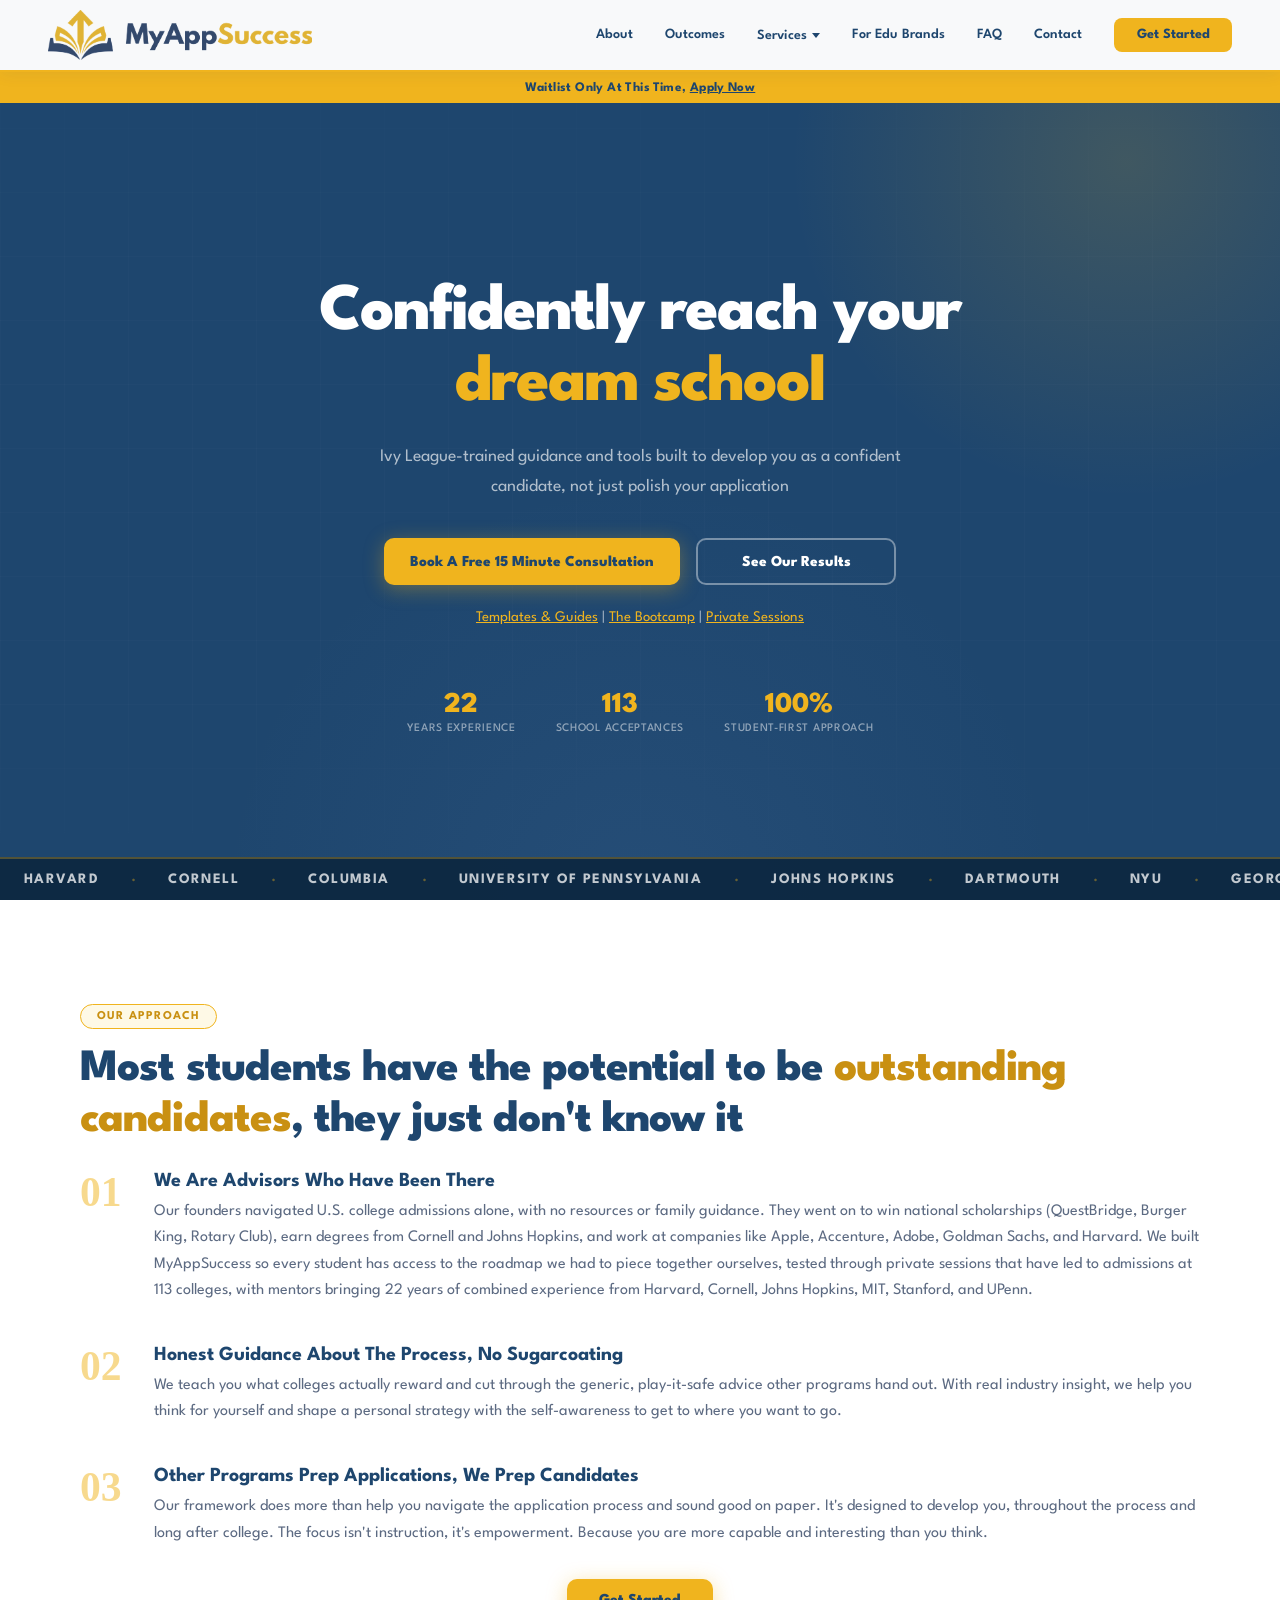
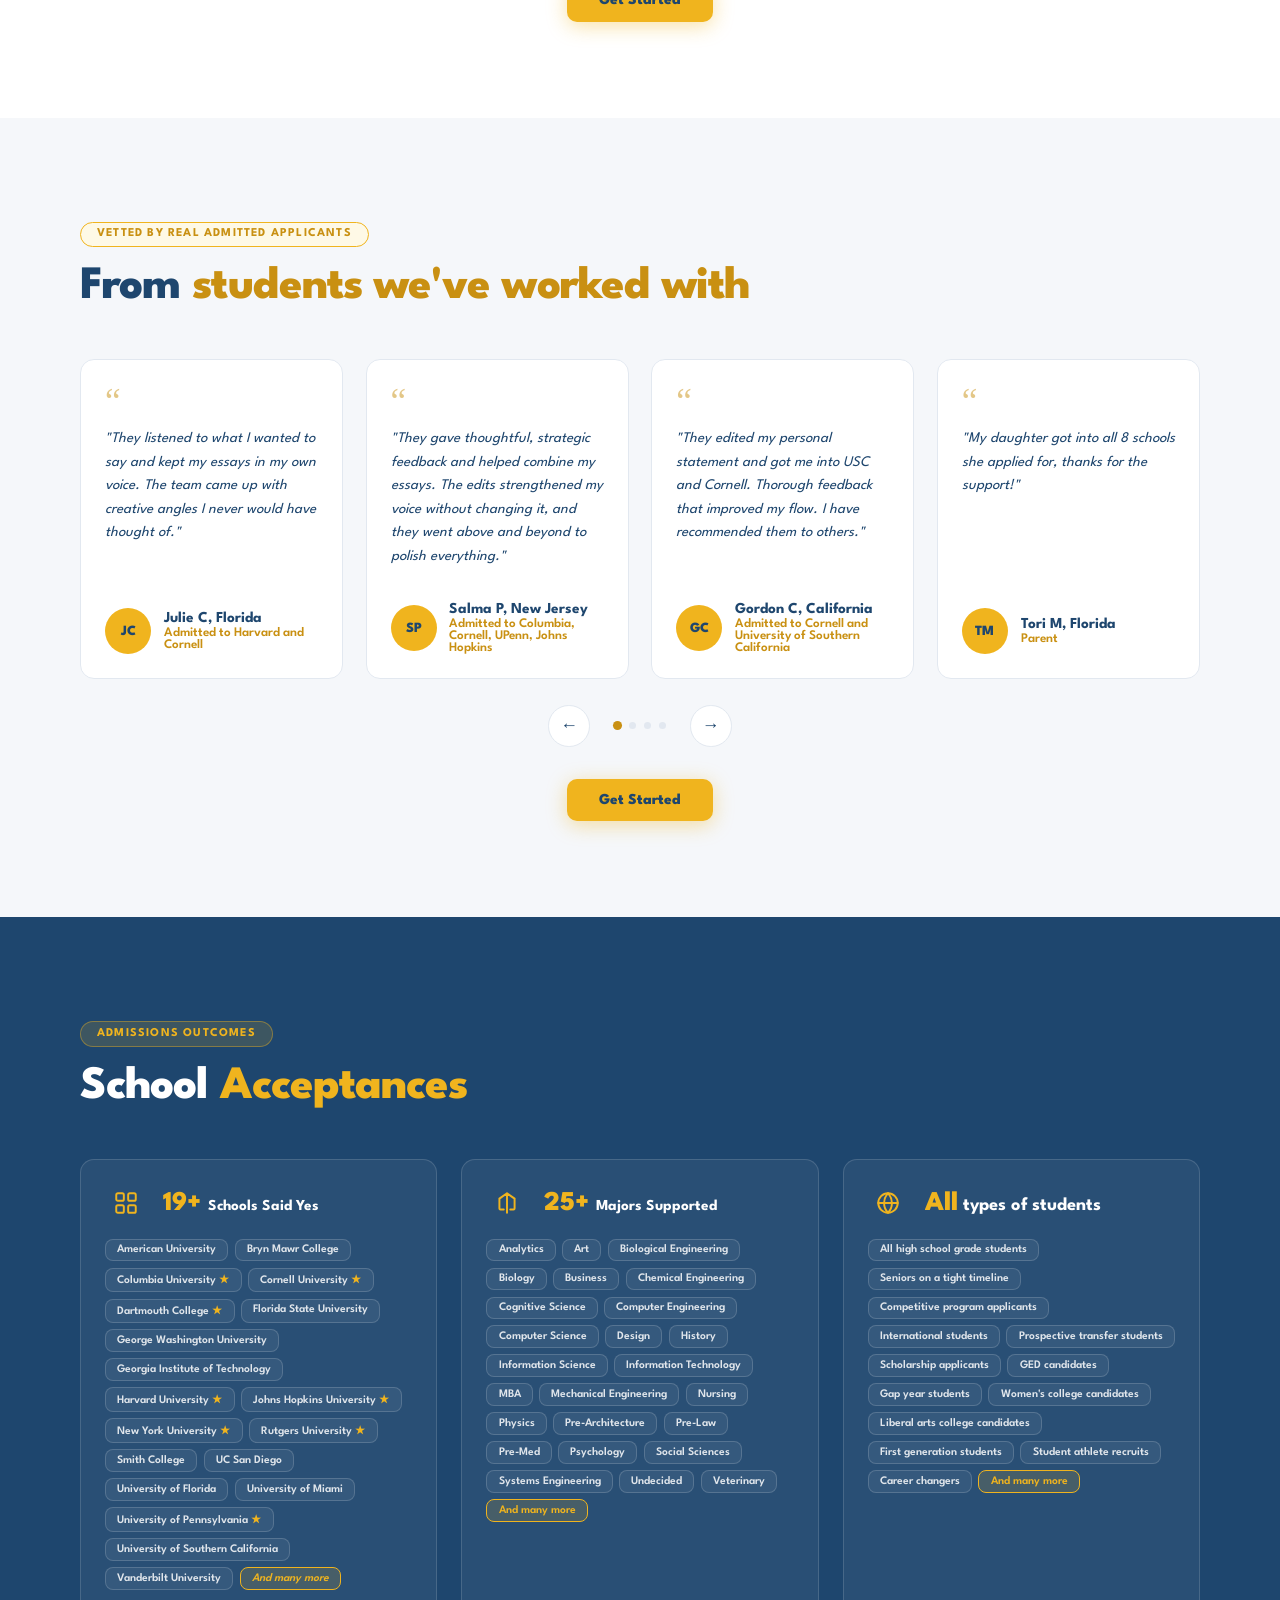
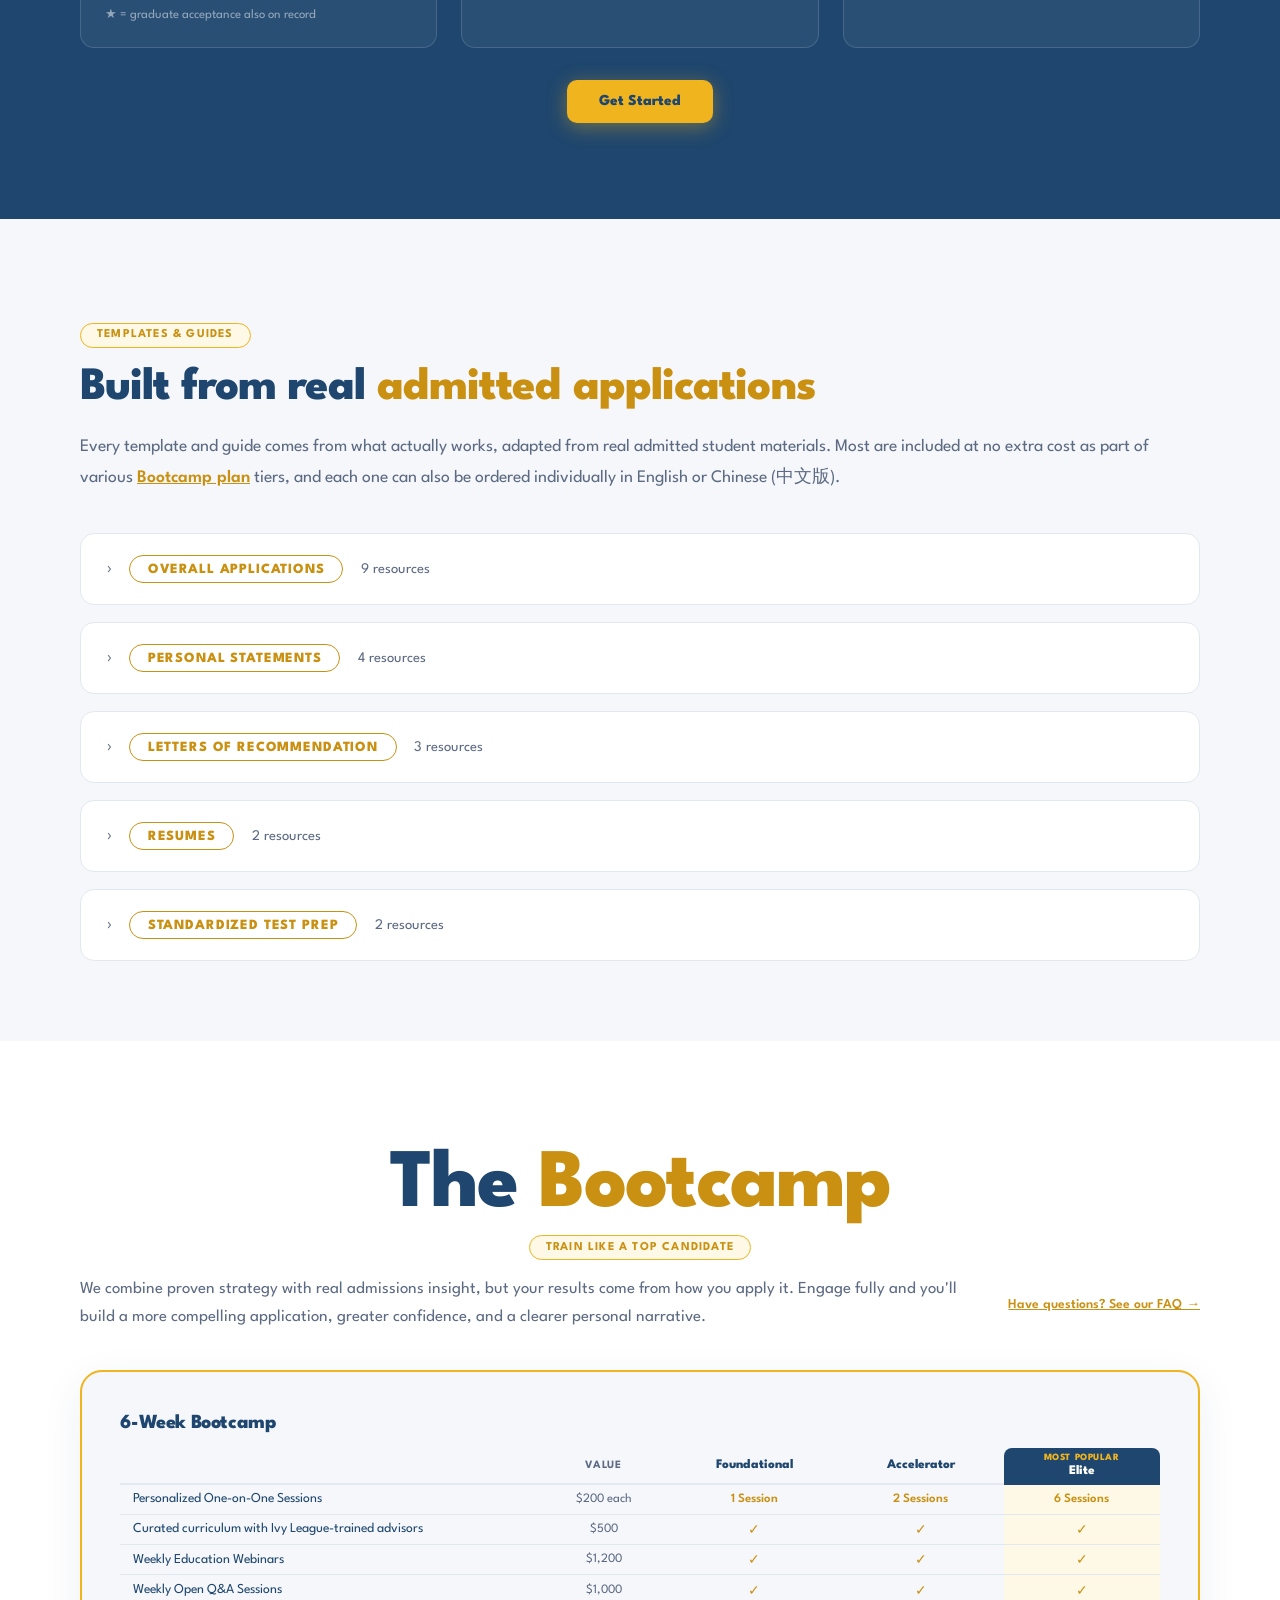
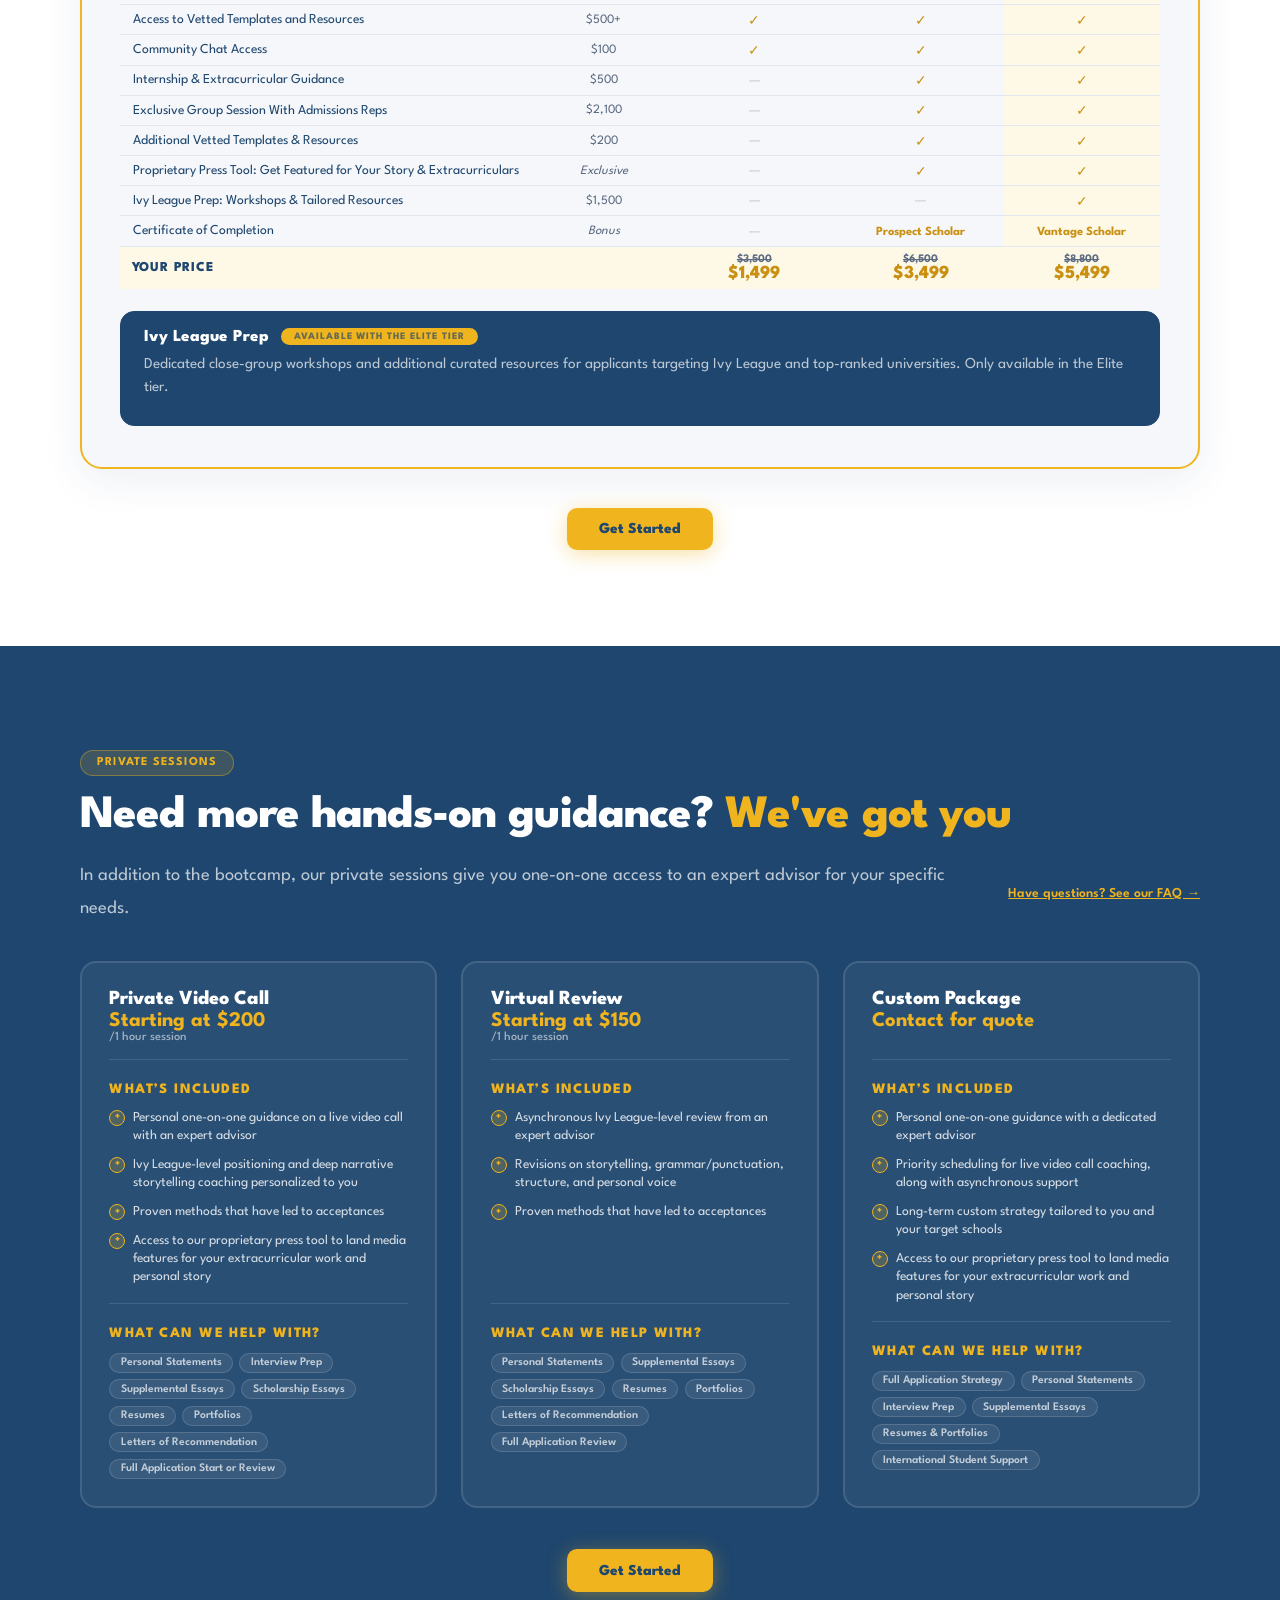
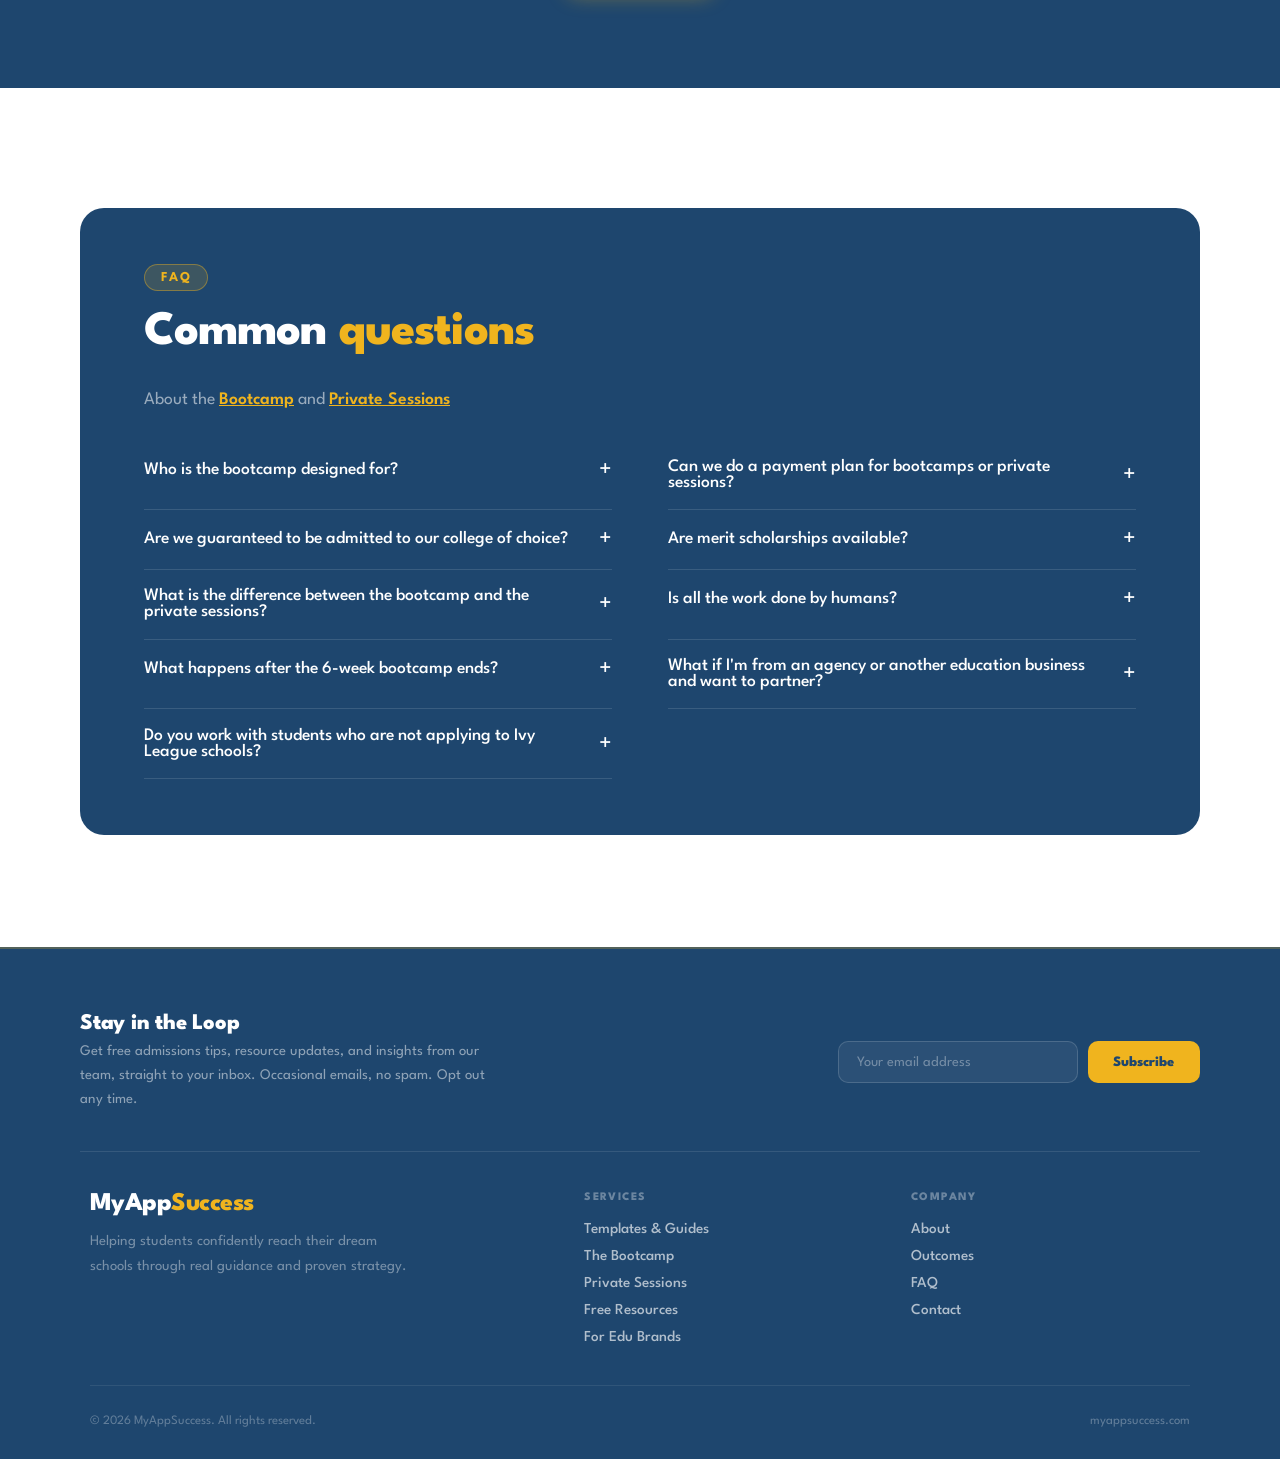
==== commit d4b18747: "Rename For Agencies to For Edu Brands; add press tool to Accelerator, Elite, Private Video Call, Cus" ====
--- a/index.html
+++ b/index.html
@@ -1157,7 +1157,7 @@
         <li><a href="resources.html">Free Resources</a></li>
       </ul>
     </li>
-    <li><a href="for-agencies.html">For Agencies</a></li>
+    <li><a href="for-agencies.html">For Edu Brands</a></li>
     <li><a href="#faq">FAQ</a></li>
     <li><a href="contact.html">Contact</a></li>
     <li><a href="interest-form.html" class="nav-cta">Get Started</a></li>
@@ -1183,7 +1183,7 @@
         <li><a href="resources.html" onclick="closeMenu()">Free Resources</a></li>
       </ul>
     </li>
-    <li><a href="for-agencies.html" onclick="closeMenu()">For Agencies</a></li>
+    <li><a href="for-agencies.html" onclick="closeMenu()">For Edu Brands</a></li>
     <li><a href="#faq" onclick="closeMenu()">FAQ</a></li>
     <li><a href="contact.html" onclick="closeMenu()">Contact</a></li>
     <li><a href="interest-form.html" class="mob-cta">Book A Free 15 Min Consult</a></li>
@@ -1588,6 +1588,13 @@
               <td style="padding:0.36rem 0.5rem;text-align:center;color:var(--gold-dark);background:var(--gold-bg);">✓</td>
             </tr>
             <tr style="border-bottom:1px solid var(--border);">
+              <td style="padding:0.36rem 0.8rem;color:var(--text);line-height:1.3;">Proprietary Press Tool: Get Featured for Your Story &amp; Extracurriculars</td>
+              <td style="padding:0.36rem 0.5rem;text-align:center;color:var(--muted);font-size:0.8rem;font-style:italic;">Exclusive</td>
+              <td style="padding:0.36rem 0.5rem;text-align:center;color:#c5cbd6;">—</td>
+              <td style="padding:0.36rem 0.5rem;text-align:center;color:var(--gold-dark);">✓</td>
+              <td style="padding:0.36rem 0.5rem;text-align:center;color:var(--gold-dark);background:var(--gold-bg);">✓</td>
+            </tr>
+            <tr style="border-bottom:1px solid var(--border);">
               <td style="padding:0.36rem 0.8rem;color:var(--text);line-height:1.3;">Ivy League Prep: Workshops &amp; Tailored Resources</td>
               <td style="padding:0.36rem 0.5rem;text-align:center;color:var(--muted);font-size:0.8rem;">$1,500</td>
               <td style="padding:0.36rem 0.5rem;text-align:center;color:#c5cbd6;">—</td>
@@ -1647,6 +1654,7 @@
               <li>Internship &amp; extracurricular guidance</li>
               <li>Exclusive group session with admissions reps</li>
               <li>Additional vetted templates &amp; resources</li>
+              <li>Proprietary press tool for media features</li>
               <li>Certificate: Prospect Scholar</li>
             </ul>
           </div>
@@ -1659,6 +1667,7 @@
               <li><strong>6 Personalized 1:1 Sessions</strong></li>
               <li>Everything in Foundational &amp; Accelerator</li>
               <li>Ivy League Prep: workshops &amp; tailored resources</li>
+              <li>Proprietary press tool for media features</li>
               <li>Certificate: Vantage Scholar</li>
             </ul>
           </div>
@@ -1780,6 +1789,13 @@
               <td style="padding:0.36rem 0.4rem;text-align:center;color:var(--gold-dark);background:var(--gold-bg);">✓</td>
             </tr>
             <tr style="border-bottom:1px solid var(--border);">
+              <td style="padding:0.36rem 0.5rem;color:var(--text);line-height:1.25;">Proprietary Press Tool: Get Featured for Your Story &amp; Extracurriculars</td>
+              <td style="padding:0.36rem 0.4rem;text-align:center;color:var(--muted);font-size:0.72rem;font-style:italic;">Exclusive</td>
+              <td style="padding:0.36rem 0.4rem;text-align:center;color:#c5cbd6;">—</td>
+              <td style="padding:0.36rem 0.4rem;text-align:center;color:var(--gold-dark);">✓</td>
+              <td style="padding:0.36rem 0.4rem;text-align:center;color:var(--gold-dark);background:var(--gold-bg);">✓</td>
+            </tr>
+            <tr style="border-bottom:1px solid var(--border);">
               <td style="padding:0.36rem 0.5rem;color:var(--text);line-height:1.25;">Ivy League Prep: Workshops &amp; Tailored Resources</td>
               <td style="padding:0.36rem 0.4rem;text-align:center;color:var(--muted);font-size:0.72rem;">$1,500</td>
               <td style="padding:0.36rem 0.4rem;text-align:center;color:#c5cbd6;">—</td>
@@ -1840,6 +1856,7 @@
             <li><span class="check">+</span>Personal one-on-one guidance on a live video call with an expert advisor</li>
             <li><span class="check">+</span>Ivy League-level positioning and deep narrative storytelling coaching personalized to you</li>
             <li><span class="check">+</span>Proven methods that have led to acceptances</li>
+            <li><span class="check">+</span>Access to our proprietary press tool to land media features for your extracurricular work and personal story</li>
           </ul>
         </div>
         <hr class="pc-divider">
@@ -1897,6 +1914,7 @@
             <li><span class="check">+</span>Personal one-on-one guidance with a dedicated expert advisor</li>
             <li><span class="check">+</span>Priority scheduling for live video call coaching, along with asynchronous support</li>
             <li><span class="check">+</span>Long-term custom strategy tailored to you and your target schools</li>
+            <li><span class="check">+</span>Access to our proprietary press tool to land media features for your extracurricular work and personal story</li>
           </ul>
         </div>
         <hr class="pc-divider">
@@ -2027,7 +2045,7 @@
           <span class="faq-arrow">+</span>
         </button>
         <div class="faq-a">
-          <p>We'd love to talk. In addition to working with students, we build websites, lead generation tools, marketing quizzes, and automation workflows for college admissions consultancies, test prep companies, and other education brands. Visit our <a href="for-agencies.html" style="color:var(--gold)">page for agencies</a> to learn more, or email us directly at <a href="mailto:marketing@myappsuccess.com" style="color:var(--gold)">marketing@myappsuccess.com</a> to set up an intro call.</p>
+          <p>We'd love to talk. In addition to working with students, we build websites, lead generation tools, marketing quizzes, and automation workflows for college admissions consultancies, test prep companies, and other education brands. Visit our <a href="for-agencies.html" style="color:var(--gold)">page for education brands</a> to learn more, or email us directly at <a href="mailto:marketing@myappsuccess.com" style="color:var(--gold)">marketing@myappsuccess.com</a> to set up an intro call.</p>
         </div>
       </div>
 
@@ -2064,7 +2082,7 @@
           <li><a href="#bootcamp">The Bootcamp</a></li>
           <li><a href="#pricing">Private Sessions</a></li>
           <li><a href="resources.html">Free Resources</a></li>
-          <li><a href="for-agencies.html">For Agencies</a></li>
+          <li><a href="for-agencies.html">For Edu Brands</a></li>
         </ul>
       </div>
       <div class="footer-col">
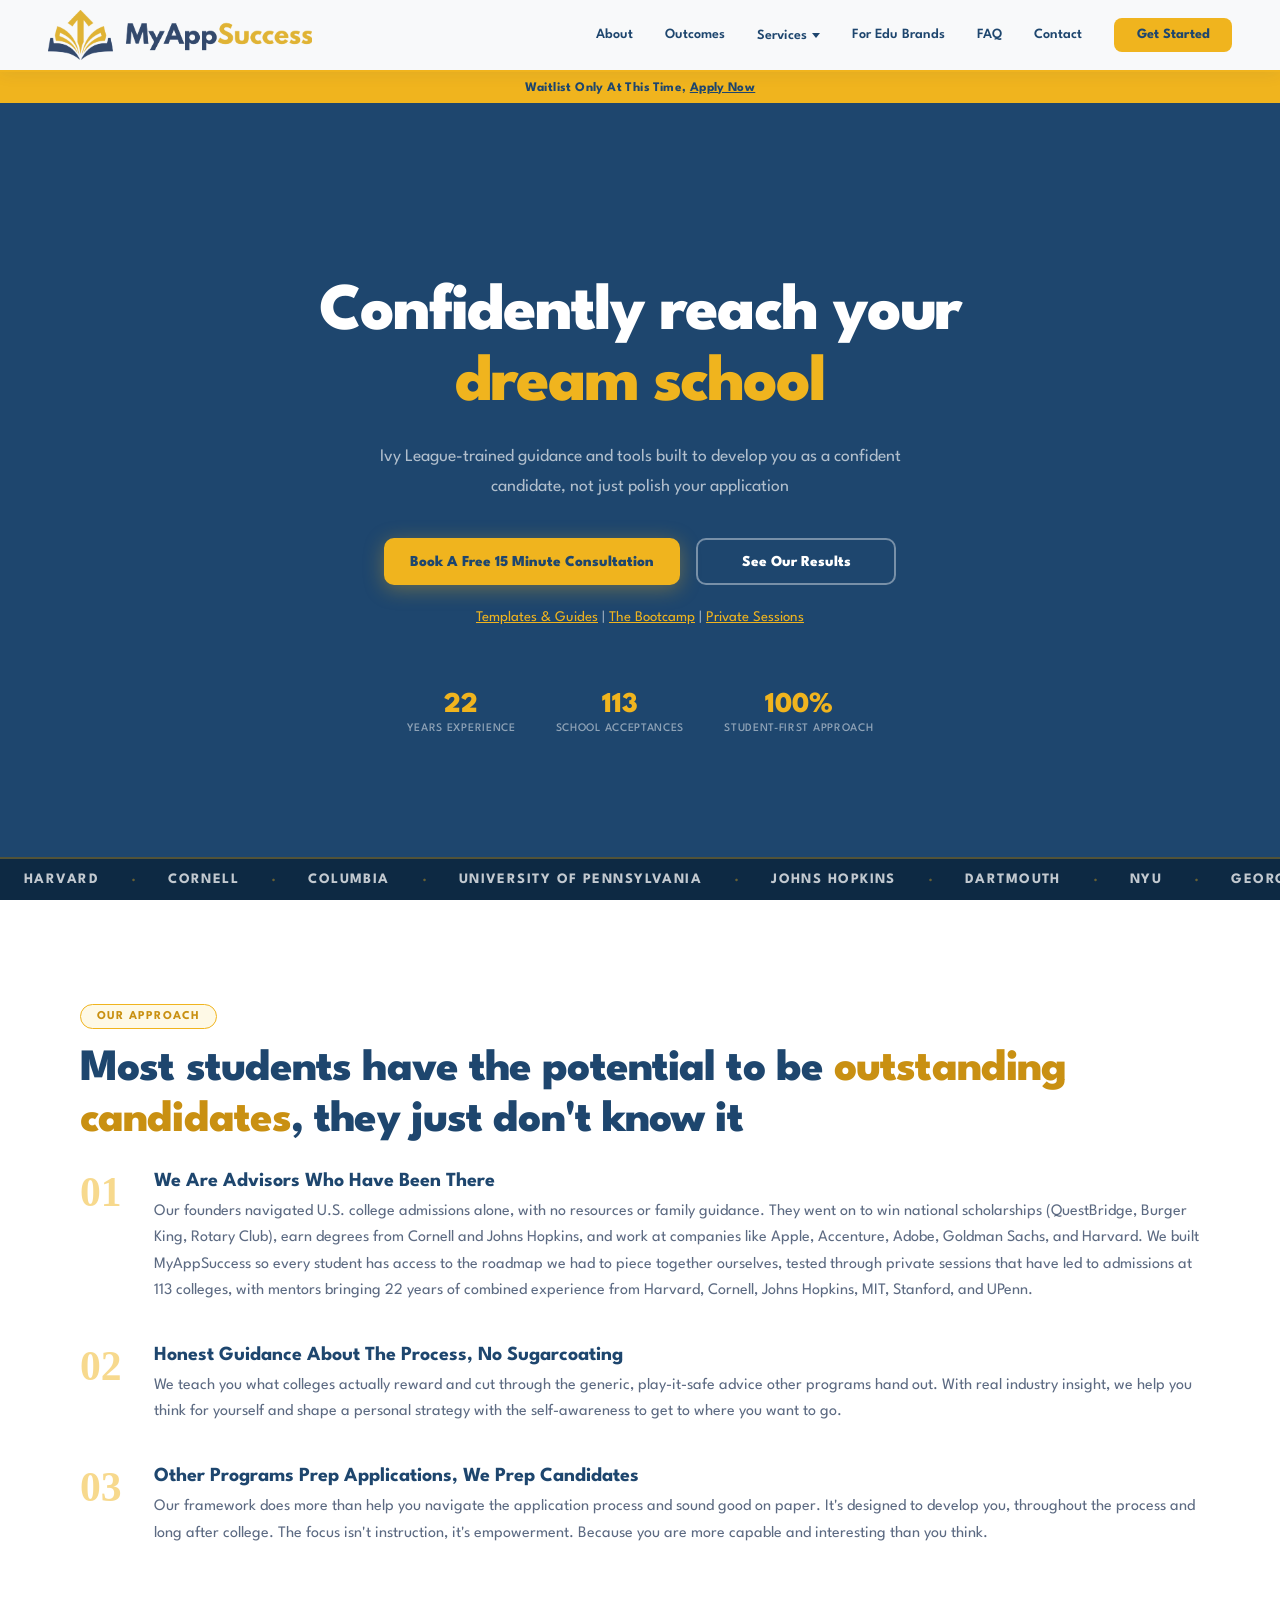
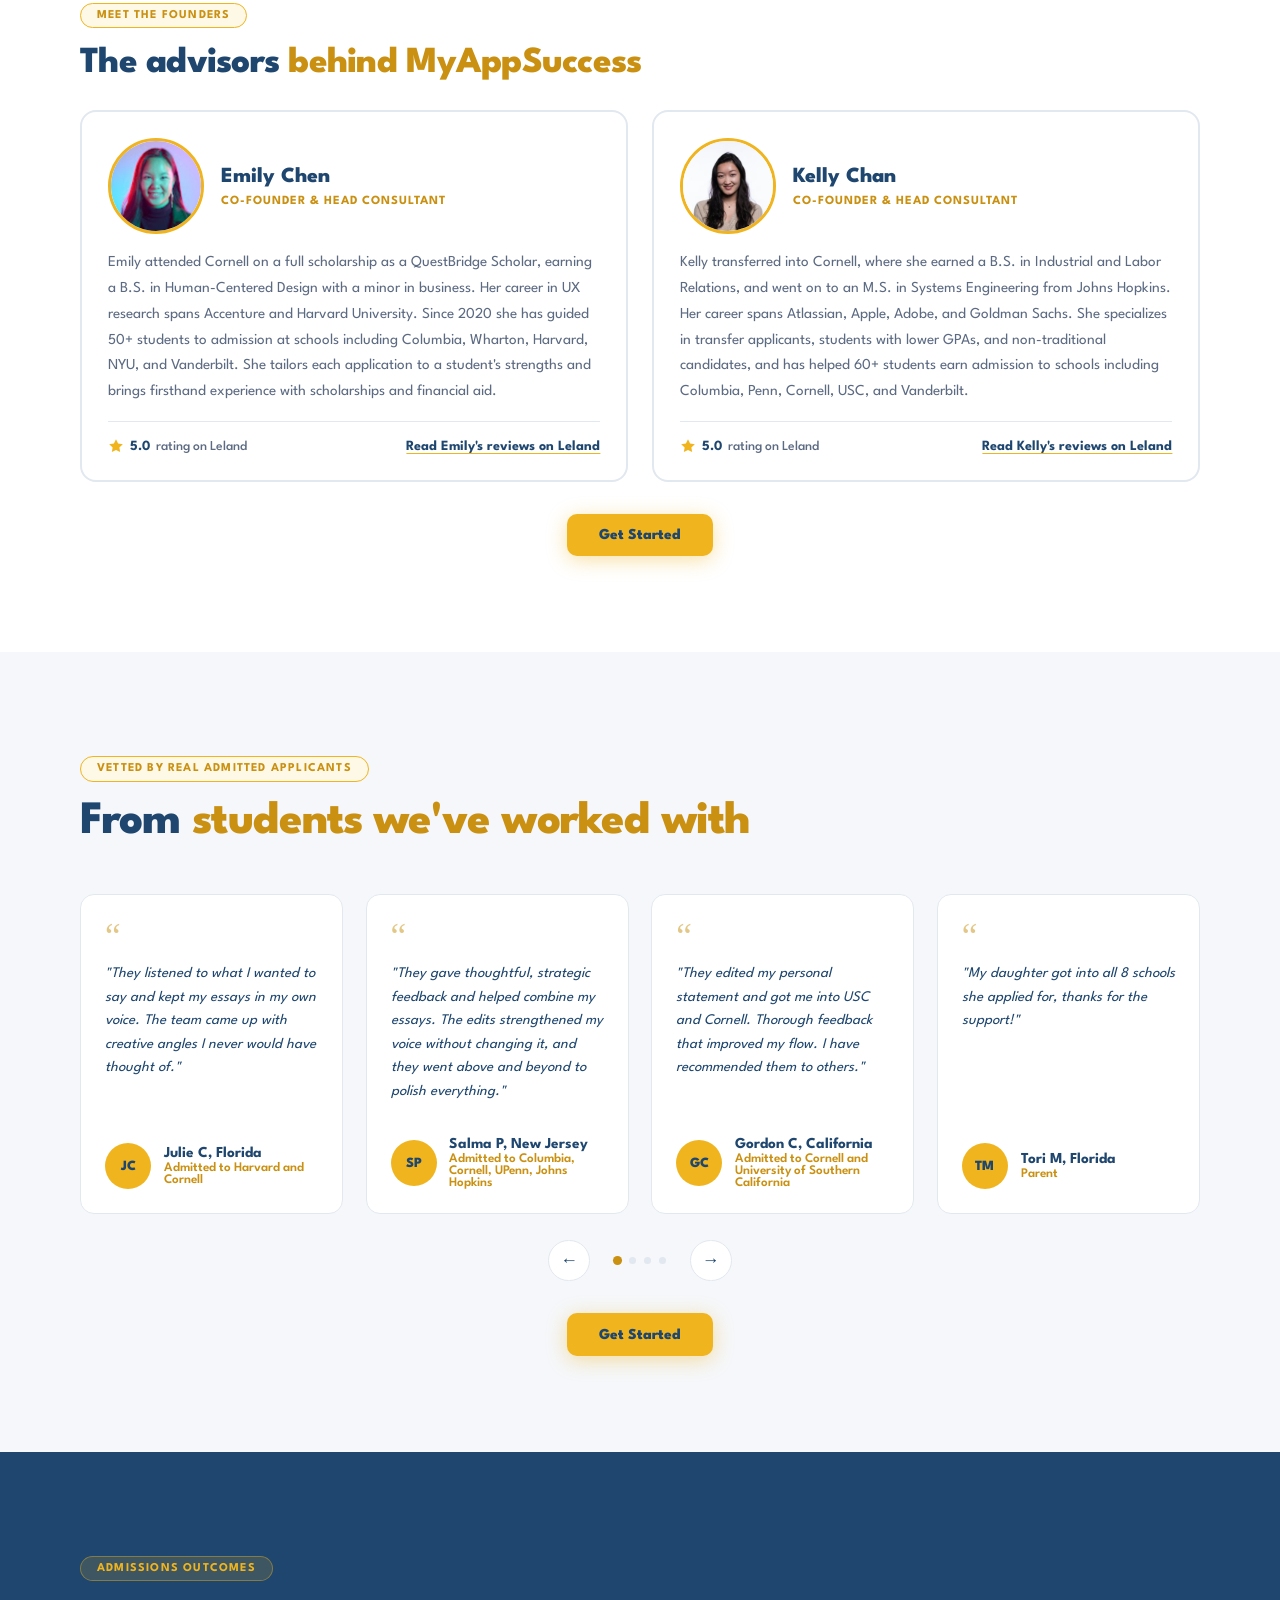
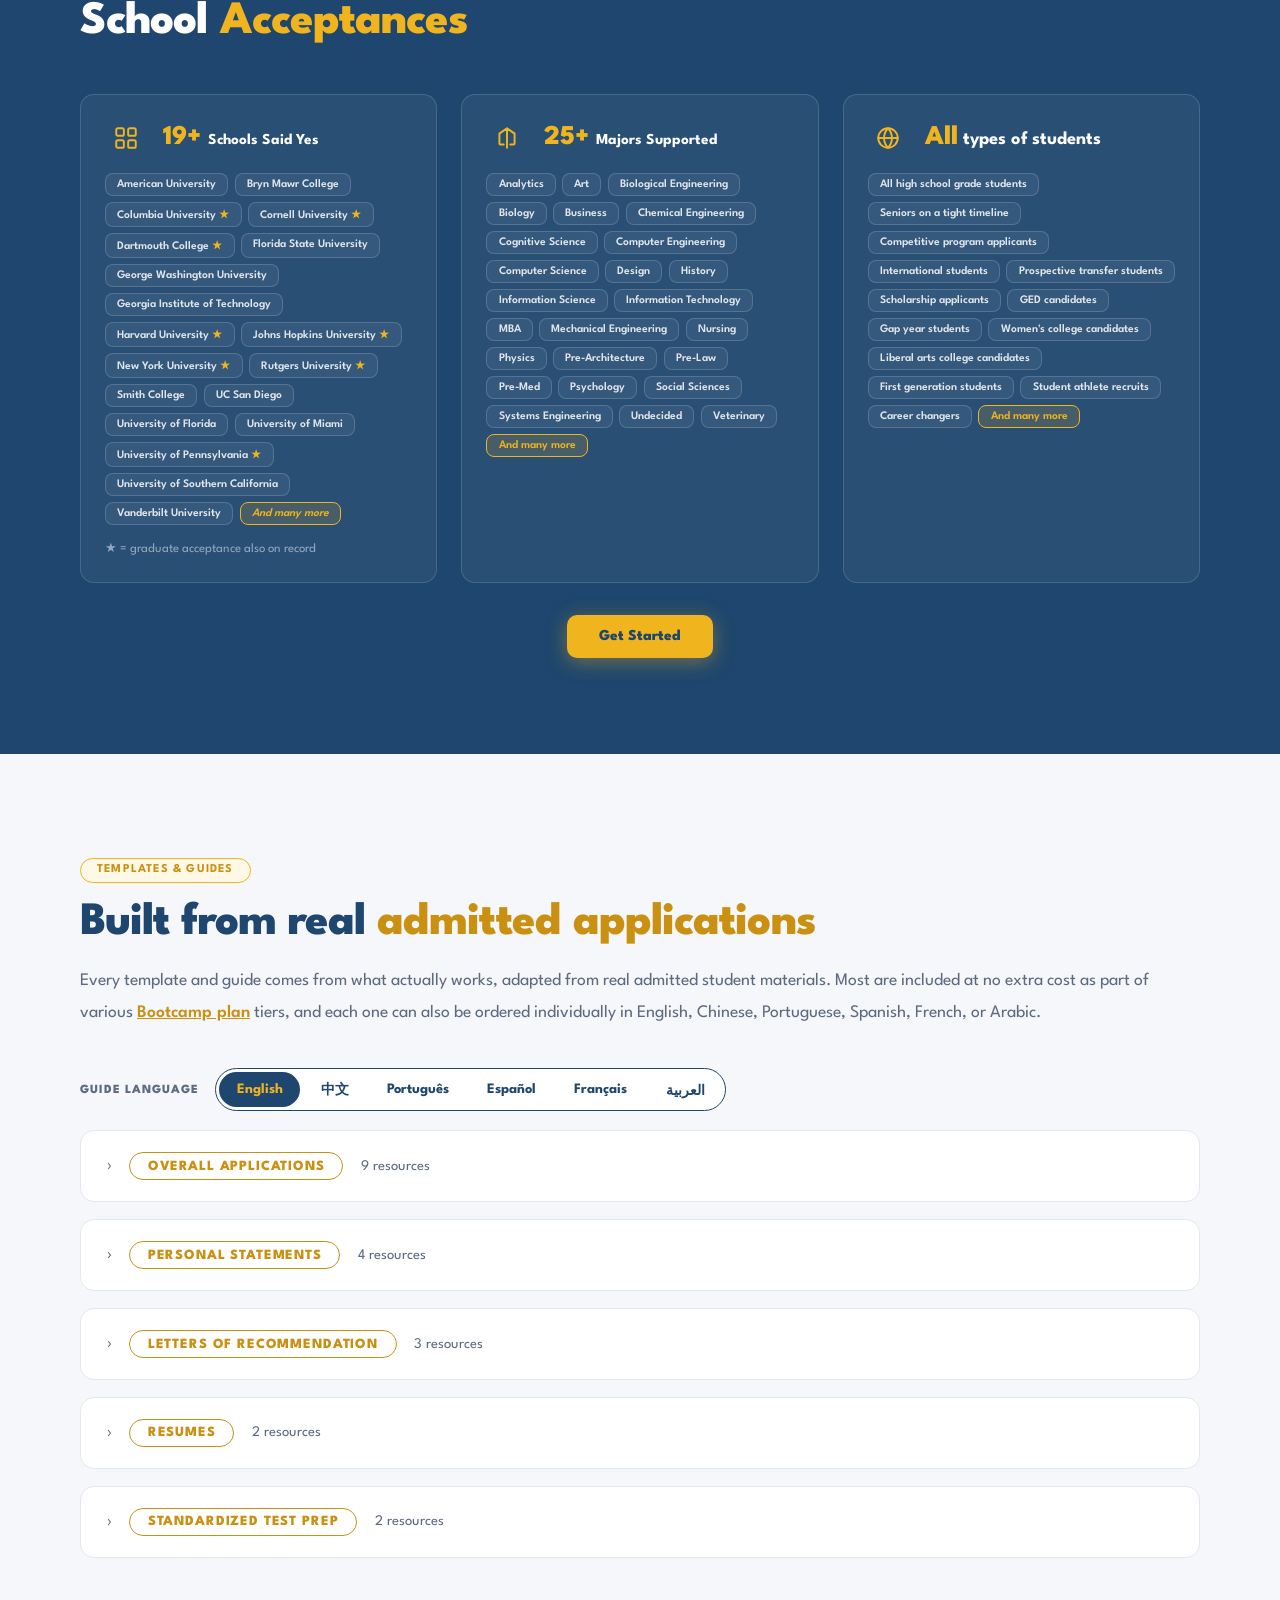
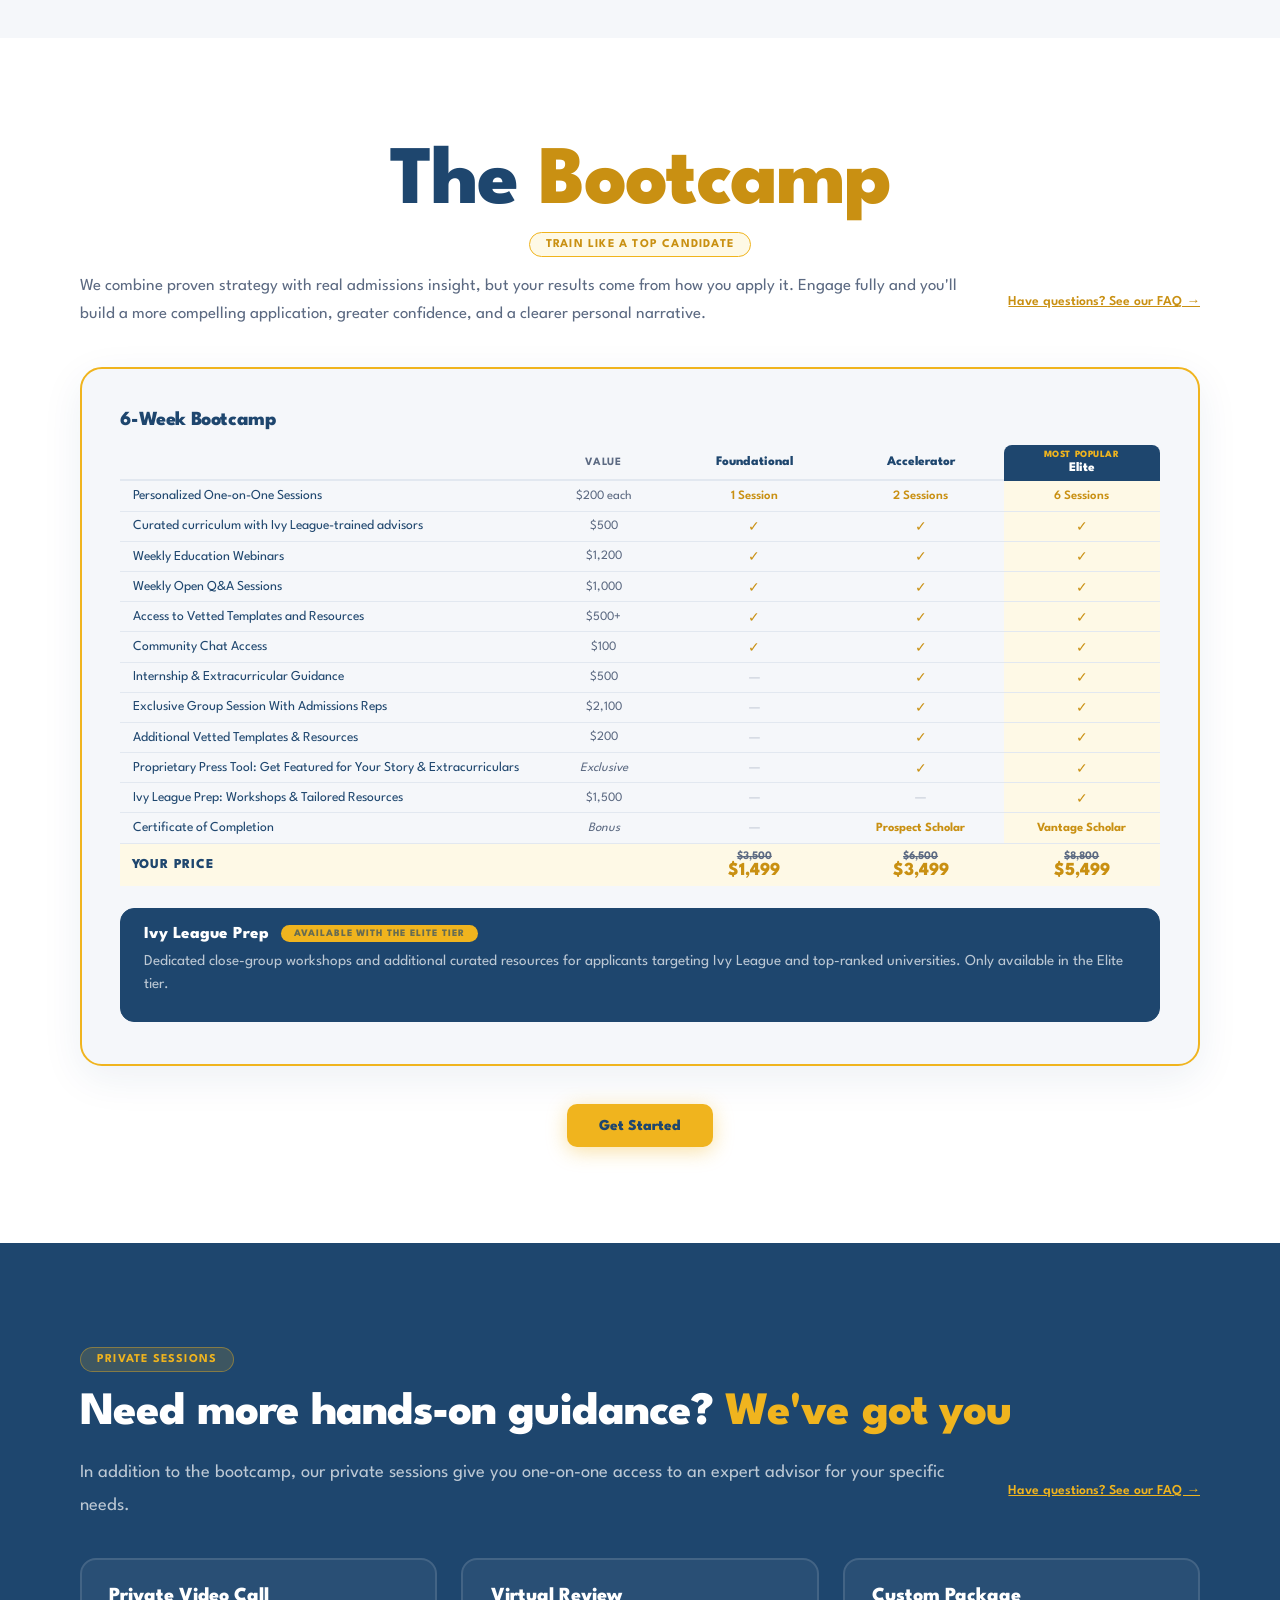
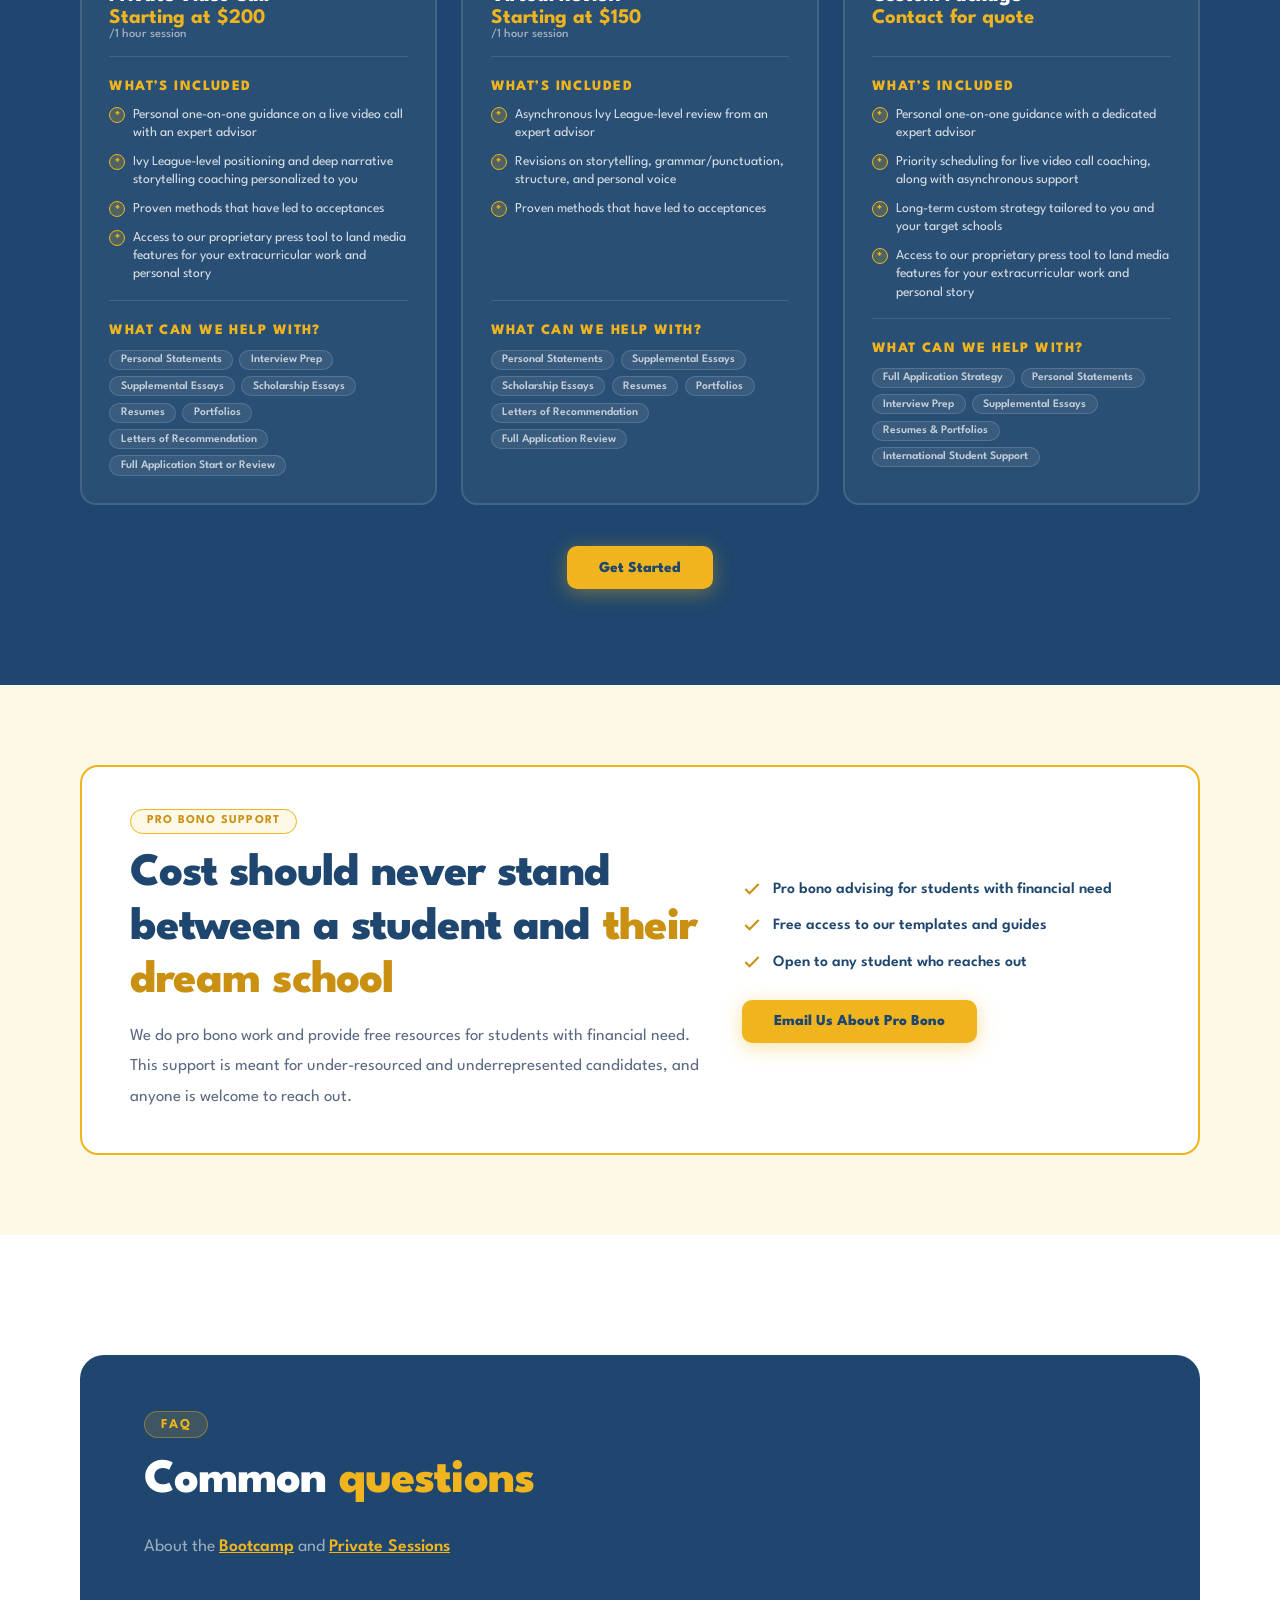
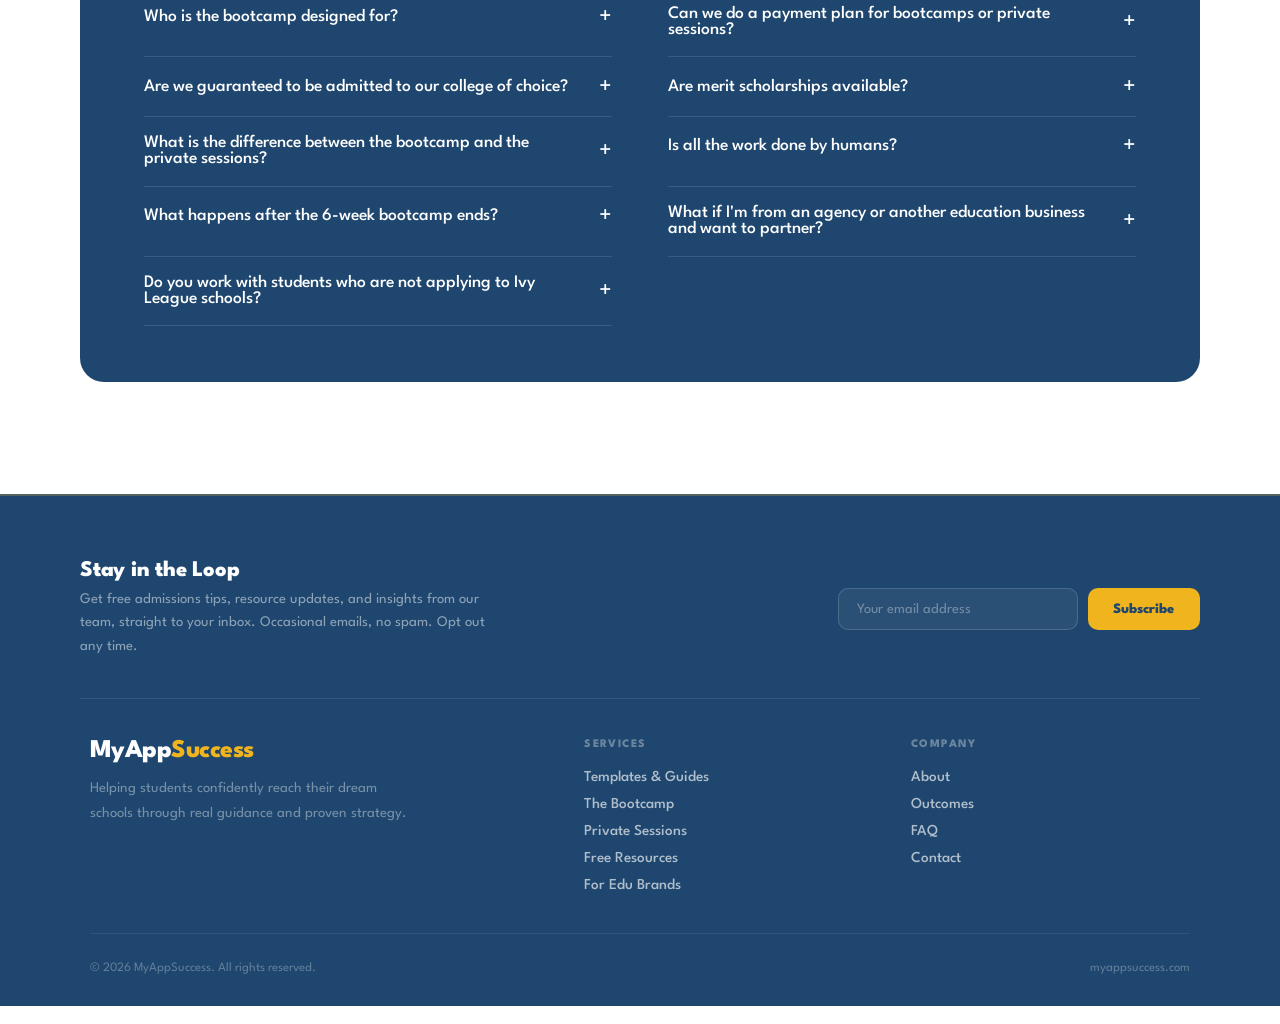
==== commit 1f1ebf62: "Add founders, pro bono section, 6-language guide picker; remove hero gradients" ====
--- a/index.html
+++ b/index.html
@@ -121,19 +121,10 @@
   }
   .hero::before {
     content: ''; position: absolute; inset: 0;
-    background:
-      radial-gradient(circle 480px at 88% 18%, rgba(240,180,30,0.16) 0%, transparent 70%),
-      radial-gradient(circle 600px at 50% 100%, rgba(120,160,220,0.08) 0%, transparent 70%);
+    background: none;
     pointer-events: none;
   }
-  .hero-grid-bg {
-    position: absolute; inset: 0; pointer-events: none; opacity: 0.5;
-    background-image:
-      linear-gradient(rgba(255,255,255,0.035) 1px, transparent 1px),
-      linear-gradient(90deg, rgba(255,255,255,0.035) 1px, transparent 1px);
-    background-size: 64px 64px;
-    mask-image: linear-gradient(to bottom, transparent, rgba(0,0,0,0.9) 30%, rgba(0,0,0,0.9) 75%, transparent);
-  }
+  .hero-grid-bg { display: none; }
   .hero-inner { position: relative; max-width: 700px; margin: 0 auto; display: flex; flex-direction: column; align-items: center; }
   .hero-h1 {
     font-size: clamp(2.4rem, 5.2vw, 4.2rem); font-weight: 800; line-height: 1.06;
@@ -582,6 +573,24 @@
     margin-bottom: 2.4rem; margin-top: 0.8rem; font-size: 1.1rem;
   }
   .tmpl-intro a { color: var(--gold-dark) !important; }
+
+  /* TEMPLATES LANGUAGE PICKER */
+  .tmpl-lang { display: flex; align-items: center; gap: 1rem; flex-wrap: wrap; margin-bottom: 1.2rem; }
+  .tmpl-lang-label { font-size: 0.78rem; font-weight: 800; letter-spacing: 0.08em; text-transform: uppercase; color: var(--muted); }
+  .tmpl-lang-options { display: inline-flex; flex-wrap: wrap; background: white; border: 1.5px solid var(--navy); border-radius: 999px; padding: 3px; gap: 3px; }
+  .tmpl-lang-btn {
+    font-family: var(--font); font-size: 0.9rem; font-weight: 700; color: var(--navy);
+    background: transparent; border: none; border-radius: 999px; padding: 0.5rem 1.1rem; cursor: pointer;
+    transition: background 0.2s, color 0.2s;
+  }
+  .tmpl-lang-btn:hover { background: var(--gold-bg); }
+  .tmpl-lang-btn[aria-pressed="true"] { background: var(--navy); color: var(--gold); }
+  .tmpl-lang-btn:focus-visible { outline: 2px solid var(--gold); outline-offset: 2px; }
+  @media (max-width: 768px) {
+    .tmpl-lang { gap: 0.6rem; }
+    .tmpl-lang-options { display: grid; grid-template-columns: repeat(3, 1fr); width: 100%; border-radius: 14px; }
+    .tmpl-lang-btn { padding: 0.5rem 0.3rem; font-size: 0.85rem; border-radius: 10px; }
+  }
 
   /* TEMPLATES ACCORDION (single drill-down, description auto-shown) */
   .tmpl-accordion { display: flex; flex-direction: column; gap: 1.1rem; }
@@ -1135,6 +1144,61 @@
     .faq-a p { font-size: 0.85rem; }
     .faq-list { grid-template-columns: 1fr; grid-template-rows: none; grid-auto-flow: row; gap: 0; }
   }
+
+  /* FOUNDERS (inside About) */
+  .founders { margin-top: 3.5rem; }
+  .founders-head { margin-bottom: 1.6rem; }
+  .founders-head .section-h2 { font-size: clamp(1.6rem, 3vw, 2.3rem); margin-bottom: 0.4rem; }
+  .founders-grid { display: grid; grid-template-columns: 1fr 1fr; gap: 1.5rem; }
+  .founder-card {
+    background: white; border: 2px solid var(--border); border-radius: 16px;
+    padding: 1.6rem; display: flex; flex-direction: column; gap: 1rem;
+  }
+  .founder-top { display: flex; align-items: center; gap: 1.1rem; }
+  .founder-photo {
+    width: 96px; height: 96px; border-radius: 50%; flex-shrink: 0; overflow: hidden;
+    border: 3px solid var(--gold); background: var(--gold-bg);
+    display: flex; align-items: center; justify-content: center;
+    font-size: 1.8rem; font-weight: 800; color: var(--navy);
+  }
+  .founder-photo img { width: 100%; height: 100%; object-fit: cover; display: block; }
+  .founder-name { font-size: 1.35rem; font-weight: 800; color: var(--navy); line-height: 1.15; }
+  .founder-role { font-size: 0.78rem; font-weight: 700; letter-spacing: 0.08em; text-transform: uppercase; color: var(--gold-dark); margin-top: 0.3rem; }
+  .founder-bio { font-size: 0.95rem; color: var(--muted); line-height: 1.7; }
+  .founder-leland {
+    margin-top: auto; display: flex; align-items: center; justify-content: space-between; gap: 1rem;
+    border-top: 1px solid var(--border); padding-top: 1rem;
+  }
+  .founder-rating { display: flex; align-items: center; gap: 0.4rem; font-size: 0.88rem; font-weight: 700; color: var(--navy); }
+  .founder-rating svg { width: 16px; height: 16px; fill: var(--gold); }
+  .founder-rating small { font-weight: 500; color: var(--muted); font-size: 0.85rem; }
+  .founder-leland a {
+    font-size: 0.88rem; font-weight: 700; color: var(--navy); text-decoration: underline;
+    text-underline-offset: 3px; text-decoration-color: var(--gold); white-space: nowrap;
+  }
+  @media (max-width: 768px) {
+    .founders { margin-top: 2.5rem; }
+    .founders-grid { grid-template-columns: 1fr; }
+    .founder-photo { width: 76px; height: 76px; font-size: 1.4rem; }
+    .founder-leland { flex-direction: column; align-items: flex-start; gap: 0.5rem; }
+  }
+
+  /* PRO BONO */
+  .probono { background: var(--gold-bg); padding-top: 5rem; padding-bottom: 5rem; }
+  .probono-card {
+    background: white; border: 2px solid var(--gold); border-radius: 18px;
+    padding: 2.6rem 3rem; display: grid; grid-template-columns: 1.4fr 1fr; gap: 2.5rem; align-items: center;
+  }
+  .probono-card .section-h2 { margin-bottom: 0.8rem; }
+  .probono-card .section-p { font-size: 1.05rem; }
+  .probono-list { list-style: none; display: flex; flex-direction: column; gap: 0.8rem; margin-bottom: 1.6rem; }
+  .probono-list li { display: flex; gap: 0.7rem; align-items: flex-start; font-size: 0.98rem; color: var(--navy); font-weight: 600; line-height: 1.5; }
+  .probono-list svg { width: 20px; height: 20px; flex-shrink: 0; margin-top: 1px; stroke: var(--gold-dark); fill: none; stroke-width: 2.5; }
+  @media (max-width: 768px) {
+    .probono { padding-top: 3.5rem; padding-bottom: 3.5rem; }
+    .probono-card { grid-template-columns: 1fr; padding: 1.8rem 1.4rem; gap: 1.2rem; }
+    .probono .btn-gold { display: block; text-align: center; }
+  }
 </style>
 </head>
 <body>
@@ -1291,6 +1355,44 @@
             <span class="pn-arrow">→</span>
           </button>
         </div>
+        <!-- FOUNDERS -->
+        <div class="founders" id="founders">
+          <div class="founders-head">
+            <div class="section-eyebrow fade-in">Meet the Founders</div>
+            <h2 class="section-h2 fade-in">The advisors <span class="accent">behind MyAppSuccess</span></h2>
+          </div>
+          <div class="founders-grid">
+          <div class="founder-card fade-in">
+            <div class="founder-top">
+              <div class="founder-photo"><img src="[data-uri]" alt="Emily Chen" width="96" height="96" loading="lazy"></div>
+              <div>
+                <div class="founder-name">Emily Chen</div>
+                <div class="founder-role">Co-Founder &amp; Head Consultant</div>
+              </div>
+            </div>
+            <p class="founder-bio">Emily attended Cornell on a full scholarship as a QuestBridge Scholar, earning a B.S. in Human-Centered Design with a minor in business. Her career in UX research spans Accenture and Harvard University. Since 2020 she has guided 50+ students to admission at schools including Columbia, Wharton, Harvard, NYU, and Vanderbilt. She tailors each application to a student's strengths and brings firsthand experience with scholarships and financial aid.</p>
+            <div class="founder-leland">
+              <div class="founder-rating"><svg viewBox="0 0 20 20" aria-hidden="true"><path d="M10 1.5l2.6 5.3 5.9.9-4.3 4.1 1 5.8L10 14.9l-5.2 2.7 1-5.8L1.5 7.7l5.9-.9z"/></svg>5.0 <small>rating on Leland</small></div>
+              <a href="https://www.joinleland.com/emily-chen-11" target="_blank" rel="noopener">Read Emily's reviews on Leland</a>
+            </div>
+          </div>
+          <div class="founder-card fade-in">
+            <div class="founder-top">
+              <div class="founder-photo"><img src="[data-uri]" alt="Kelly Chan" width="96" height="96" loading="lazy"></div>
+              <div>
+                <div class="founder-name">Kelly Chan</div>
+                <div class="founder-role">Co-Founder &amp; Head Consultant</div>
+              </div>
+            </div>
+            <p class="founder-bio">Kelly transferred into Cornell, where she earned a B.S. in Industrial and Labor Relations, and went on to an M.S. in Systems Engineering from Johns Hopkins. Her career spans Atlassian, Apple, Adobe, and Goldman Sachs. She specializes in transfer applicants, students with lower GPAs, and non-traditional candidates, and has helped 60+ students earn admission to schools including Columbia, Penn, Cornell, USC, and Vanderbilt.</p>
+            <div class="founder-leland">
+              <div class="founder-rating"><svg viewBox="0 0 20 20" aria-hidden="true"><path d="M10 1.5l2.6 5.3 5.9.9-4.3 4.1 1 5.8L10 14.9l-5.2 2.7 1-5.8L1.5 7.7l5.9-.9z"/></svg>5.0 <small>rating on Leland</small></div>
+              <a href="https://www.joinleland.com/kelly-chan/college" target="_blank" rel="noopener">Read Kelly's reviews on Leland</a>
+            </div>
+          </div>
+          </div>
+        </div>
+
         <div class="pricing-cta fade-in" style="margin-top:2rem;">
       <a href="interest-form.html" class="btn-gold">Get Started</a>
     </div>
@@ -1481,8 +1583,19 @@
   <div class="container">
     <div class="section-eyebrow fade-in">Templates &amp; Guides</div>
     <h2 class="section-h2 fade-in">Built from real <span class="accent">admitted applications</span></h2>
-    <p class="section-p fade-in tmpl-intro">Every template and guide comes from what actually works, adapted from real admitted student materials. Most are included at no extra cost as part of various <a href="#bootcamp" style="color:var(--gold-dark);font-weight:600;text-decoration:underline;">Bootcamp plan</a> tiers, and each one can also be ordered individually in English or Chinese (中文版).</p>
-
+    <p class="section-p fade-in tmpl-intro">Every template and guide comes from what actually works, adapted from real admitted student materials. Most are included at no extra cost as part of various <a href="#bootcamp" style="color:var(--gold-dark);font-weight:600;text-decoration:underline;">Bootcamp plan</a> tiers, and each one can also be ordered individually in English, Chinese, Portuguese, Spanish, French, or Arabic.</p>
+
+    <div class="tmpl-lang fade-in" role="group" aria-label="Guide language">
+      <span class="tmpl-lang-label">Guide language</span>
+      <div class="tmpl-lang-options">
+        <button type="button" class="tmpl-lang-btn" data-lang="en" aria-pressed="true">English</button>
+        <button type="button" class="tmpl-lang-btn" data-lang="zh" lang="zh-Hans" aria-pressed="false">中文</button>
+        <button type="button" class="tmpl-lang-btn" data-lang="pt" lang="pt-BR" aria-pressed="false">Português</button>
+        <button type="button" class="tmpl-lang-btn" data-lang="es" lang="es" aria-pressed="false">Español</button>
+        <button type="button" class="tmpl-lang-btn" data-lang="fr" lang="fr" aria-pressed="false">Français</button>
+        <button type="button" class="tmpl-lang-btn" data-lang="ar" lang="ar" dir="rtl" aria-pressed="false">العربية</button>
+      </div>
+    </div>
     <div class="tmpl-accordion fade-in" id="tmpl-accordion" style="margin-bottom:0.5rem;"></div>
   </div>
 </section>
@@ -1950,6 +2063,27 @@
   </div>
 </section>
 
+<!-- PRO BONO -->
+<section class="probono" id="pro-bono">
+  <div class="container">
+    <div class="probono-card fade-in">
+      <div>
+        <div class="section-eyebrow">Pro Bono Support</div>
+        <h2 class="section-h2">Cost should never stand between a student and <span class="accent">their dream school</span></h2>
+        <p class="section-p">We do pro bono work and provide free resources for students with financial need. This support is meant for under-resourced and underrepresented candidates, and anyone is welcome to reach out.</p>
+      </div>
+      <div>
+        <ul class="probono-list">
+          <li><svg viewBox="0 0 24 24" aria-hidden="true"><path d="M20 6L9 17l-5-5"/></svg>Pro bono advising for students with financial need</li>
+          <li><svg viewBox="0 0 24 24" aria-hidden="true"><path d="M20 6L9 17l-5-5"/></svg>Free access to our templates and guides</li>
+          <li><svg viewBox="0 0 24 24" aria-hidden="true"><path d="M20 6L9 17l-5-5"/></svg>Open to any student who reaches out</li>
+        </ul>
+        <a href="mailto:kelly@myappsuccess.com" class="btn-gold">Email Us About Pro Bono</a>
+      </div>
+    </div>
+  </div>
+</section>
+
 <!-- FAQ -->
 <section style="background:var(--white);" id="faq">
   <div class="container" style="max-width:1320px;">
@@ -2147,31 +2281,31 @@
   window.addEventListener('load', equaliseCards);
   window.addEventListener('resize', equaliseCards);
 
-  // Each item: [title, description, English order URL, optional Chinese (中文版) order URL].
-  // Links open the Beacons listing in a new tab. Items without a Chinese URL show only the English button.
+  // Each item: [title, description, English, Chinese, Portuguese, Spanish, French, Arabic Beacons URLs].
+  // The language picker above the list sets which Beacons listing every Order button opens (new tab).
   // Items with no URL at all show a grey "Coming Soon" label instead of order buttons.
   var TEMPLATE_CATEGORIES = {
     guides: {
       title: 'Overall Applications',
       items: [
-        ['Roadmap, Timeline & Checklist', 'A foundational college application roadmap and timeline to keep you on track from start to decision day.', 'https://shop.beacons.ai/myappsuccess/13328c19-dac8-4f80-8997-3e6f6dc6a778', 'https://shop.beacons.ai/myappsuccess/df4c82ae-1b9c-4bce-9ab3-dc93b88beb8e'],
-        ['Guide to Picking Your School & Major', 'A guide with exercises for picking the right school or program aligned with your goals.', 'https://shop.beacons.ai/myappsuccess/dc40af4b-d089-4e01-abfd-79222f7560e4', 'https://shop.beacons.ai/myappsuccess/ed598cb9-dfab-413c-a857-159075fd0b58'],
-        ['Application Platforms & Deadlines Guide', 'A guide on application platforms and the different types of deadlines you\'ll encounter.', 'https://shop.beacons.ai/myappsuccess/ec0def37-1aaf-4aaa-aa6a-f9b9fde9d8ee', 'https://shop.beacons.ai/myappsuccess/5db48127-4ad9-462b-97b5-3cbae84e6ddc'],
-        ['Extracurriculars Guide', 'A guide on how to present your activities in a way that stands out to admissions readers.', 'https://shop.beacons.ai/myappsuccess/49870182-a5df-4950-855c-8ebb1e9d5d5c', 'https://shop.beacons.ai/myappsuccess/43b56ae8-2819-4b61-965c-dc2909214958'],
-        ['Grades & GPA Guide', 'A guide on how your grades and GPA factor into your overall application.', 'https://shop.beacons.ai/myappsuccess/20fb7cd3-aba8-4713-8ccf-1cdbed404322', 'https://shop.beacons.ai/myappsuccess/20cee9e8-8923-4472-b0c8-77a5155713bf'],
-        ['Financial Aid Guide', 'A guide on navigating financial aid options and the application process.', 'https://shop.beacons.ai/myappsuccess/8def3e3f-85cf-4543-9822-827ff9dfd8bd', 'https://shop.beacons.ai/myappsuccess/08919bc0-d320-47cf-9bd9-e10904187eb8'],
-        ['Scholarships Guide', 'A guide covering local, regional, and national scholarships as well as college-specific opportunities.', 'https://shop.beacons.ai/myappsuccess/6f3da537-7d28-45df-962a-39e97ac80243', 'https://shop.beacons.ai/myappsuccess/3f64d30b-85ea-4977-a8e9-368e829cad42'],
-        ['Interview Prep Guide', 'A guide for preparing for college interviews: common questions, what to wear, and how to leave a lasting impression.', 'https://shop.beacons.ai/myappsuccess/20a5763c-1050-4079-967c-4156dd9410f5', 'https://shop.beacons.ai/myappsuccess/c64d5439-f6df-4132-92e7-eec2e81802b8'],
-        ['Guide to Portfolio/Additional Materials', 'A guide for building and presenting a portfolio for art, design, architecture, and other programs that require one.', 'https://shop.beacons.ai/myappsuccess/2427efc8-c227-43e9-afef-fd52c7d1eee7', 'https://shop.beacons.ai/myappsuccess/183b25dc-aa40-4cfd-945f-6ea4b7580a1d']
+        ['Roadmap, Timeline & Checklist', 'A foundational college application roadmap and timeline to keep you on track from start to decision day.', 'https://shop.beacons.ai/myappsuccess/13328c19-dac8-4f80-8997-3e6f6dc6a778', 'https://shop.beacons.ai/myappsuccess/df4c82ae-1b9c-4bce-9ab3-dc93b88beb8e', 'https://shop.beacons.ai/myappsuccess/282997b5-2fbc-425c-8986-b8130d7cf87d', 'https://shop.beacons.ai/myappsuccess/e96e84a0-cf9a-4f1d-b203-6a167c6cd34d', 'https://shop.beacons.ai/myappsuccess/29324938-1734-4c43-8918-1acea1786907', 'https://shop.beacons.ai/myappsuccess/c8942bc4-43df-456a-ae5d-1dc7549d80f5'],
+        ['Guide to Picking Your School & Major', 'A guide with exercises for picking the right school or program aligned with your goals.', 'https://shop.beacons.ai/myappsuccess/dc40af4b-d089-4e01-abfd-79222f7560e4', 'https://shop.beacons.ai/myappsuccess/ed598cb9-dfab-413c-a857-159075fd0b58', 'https://shop.beacons.ai/myappsuccess/3592bd56-40a9-44aa-b701-4aa0a4a702fd', 'https://shop.beacons.ai/myappsuccess/26ebde5c-340a-4ade-b7b2-6e2507469378', 'https://shop.beacons.ai/myappsuccess/aebf009c-29af-49f4-87b0-40bcd173f701', 'https://shop.beacons.ai/myappsuccess/943562ab-05b2-4f59-ae1e-c0c6c216688c'],
+        ['Application Platforms & Deadlines Guide', 'A guide on application platforms and the different types of deadlines you\'ll encounter.', 'https://shop.beacons.ai/myappsuccess/ec0def37-1aaf-4aaa-aa6a-f9b9fde9d8ee', 'https://shop.beacons.ai/myappsuccess/5db48127-4ad9-462b-97b5-3cbae84e6ddc', 'https://shop.beacons.ai/myappsuccess/91e1ce48-463a-421b-9cd2-0e8026a63826', 'https://shop.beacons.ai/myappsuccess/e628d4b2-1b74-438a-b3b8-2f7e4db38479', 'https://shop.beacons.ai/myappsuccess/f29eb45b-466a-4998-8311-f153279bda85', 'https://shop.beacons.ai/myappsuccess/a3d00cf7-026a-44af-b144-ec4f21969707'],
+        ['Extracurriculars Guide', 'A guide on how to present your activities in a way that stands out to admissions readers.', 'https://shop.beacons.ai/myappsuccess/49870182-a5df-4950-855c-8ebb1e9d5d5c', 'https://shop.beacons.ai/myappsuccess/43b56ae8-2819-4b61-965c-dc2909214958', 'https://shop.beacons.ai/myappsuccess/eef2bf1f-a2d1-4689-a426-756cdbc108db', 'https://shop.beacons.ai/myappsuccess/2a404b08-e3f5-4eb1-a7d4-4cdf270448e1', 'https://shop.beacons.ai/myappsuccess/1a949b7f-1bcf-4c4e-8bf6-32ff90a98bb2', 'https://shop.beacons.ai/myappsuccess/f13651d8-8fae-483c-925b-826cc685541f'],
+        ['Grades & GPA Guide', 'A guide on how your grades and GPA factor into your overall application.', 'https://shop.beacons.ai/myappsuccess/20fb7cd3-aba8-4713-8ccf-1cdbed404322', 'https://shop.beacons.ai/myappsuccess/20cee9e8-8923-4472-b0c8-77a5155713bf', 'https://shop.beacons.ai/myappsuccess/92b7fc51-5adb-4c5d-bb98-f723f6596674', 'https://shop.beacons.ai/myappsuccess/e877040f-3b25-4962-8a0e-bf67dc2d7a4d', 'https://shop.beacons.ai/myappsuccess/fdaab19f-8ff4-4f69-a1bc-f5a4fb15a094', 'https://shop.beacons.ai/myappsuccess/2142f884-5f0f-465d-9816-5b60705ef1f2'],
+        ['Financial Aid Guide', 'A guide on navigating financial aid options and the application process.', 'https://shop.beacons.ai/myappsuccess/8def3e3f-85cf-4543-9822-827ff9dfd8bd', 'https://shop.beacons.ai/myappsuccess/08919bc0-d320-47cf-9bd9-e10904187eb8', 'https://shop.beacons.ai/myappsuccess/b07c00f3-400d-4068-83a1-5655118b1c74', 'https://shop.beacons.ai/myappsuccess/de0bef96-0fce-4c9a-90bf-c351897e39a1', 'https://shop.beacons.ai/myappsuccess/60c10c47-d5d6-4223-8764-214c3d92c509', 'https://shop.beacons.ai/myappsuccess/e7f89186-0682-4e32-898f-6ef5cf1fb117'],
+        ['Scholarships Guide', 'A guide covering local, regional, and national scholarships as well as college-specific opportunities.', 'https://shop.beacons.ai/myappsuccess/6f3da537-7d28-45df-962a-39e97ac80243', 'https://shop.beacons.ai/myappsuccess/3f64d30b-85ea-4977-a8e9-368e829cad42', 'https://shop.beacons.ai/myappsuccess/62fe1598-a422-434b-96ba-455ca4326b45', 'https://shop.beacons.ai/myappsuccess/748215aa-9bf1-47cd-9254-6bd0a5dbf40b', 'https://shop.beacons.ai/myappsuccess/07ee2d6a-a8fd-43fe-b52d-d8061d0bc0d2', 'https://shop.beacons.ai/myappsuccess/98965e05-56e9-4f8c-9af7-b96bdfc30d32'],
+        ['Interview Prep Guide', 'A guide for preparing for college interviews: common questions, what to wear, and how to leave a lasting impression.', 'https://shop.beacons.ai/myappsuccess/20a5763c-1050-4079-967c-4156dd9410f5', 'https://shop.beacons.ai/myappsuccess/c64d5439-f6df-4132-92e7-eec2e81802b8', 'https://shop.beacons.ai/myappsuccess/a35cecb8-06d0-4bc7-ad34-311ba63c6d72', 'https://shop.beacons.ai/myappsuccess/82ff42a3-9f26-4528-b070-3ece1a2f6a34', 'https://shop.beacons.ai/myappsuccess/61283940-1682-4c3f-b37a-28c45d3a3597', 'https://shop.beacons.ai/myappsuccess/95b4af97-7d05-4125-9889-f117bd5029c4'],
+        ['Guide to Portfolio/Additional Materials', 'A guide for building and presenting a portfolio for art, design, architecture, and other programs that require one.', 'https://shop.beacons.ai/myappsuccess/2427efc8-c227-43e9-afef-fd52c7d1eee7', 'https://shop.beacons.ai/myappsuccess/183b25dc-aa40-4cfd-945f-6ea4b7580a1d', 'https://shop.beacons.ai/myappsuccess/bb6ecdc2-ae78-4283-9bfd-acc1088602ef', 'https://shop.beacons.ai/myappsuccess/64cc5f6b-f098-467a-81e7-19c30df36268', 'https://shop.beacons.ai/myappsuccess/1211c985-43bf-45ee-ac11-7240bf92a048', 'https://shop.beacons.ai/myappsuccess/10b40de8-caf1-4192-a1f7-5bf0c1152d98']
       ]
     },
     essay: {
       title: 'Personal Statements',
       items: [
-        ['Personal Essay Brainstorming Guide', 'Prompts and exercises to find your strongest personal narrative.', 'https://shop.beacons.ai/myappsuccess/eef1358a-2cf3-4fef-9158-46672e3702ee', 'https://shop.beacons.ai/myappsuccess/de991d8a-d5f9-46dc-80d3-20f9dfb1649a'],
+        ['Personal Essay Brainstorming Guide', 'Prompts and exercises to find your strongest personal narrative.', 'https://shop.beacons.ai/myappsuccess/eef1358a-2cf3-4fef-9158-46672e3702ee', 'https://shop.beacons.ai/myappsuccess/de991d8a-d5f9-46dc-80d3-20f9dfb1649a', 'https://shop.beacons.ai/myappsuccess/d09ddcfb-5477-4aba-935d-0ddd2794b00d', 'https://shop.beacons.ai/myappsuccess/5cedf4e9-ac79-4a87-9d33-e0fba75f1945', 'https://shop.beacons.ai/myappsuccess/841701e1-0e56-437c-8861-dbbb5a209a91', 'https://shop.beacons.ai/myappsuccess/59dbdcce-3733-4c45-8137-61f85ed7d4bf'],
         ['Successful Essays Examples & Audits', 'Real admitted essays with line-by-line audits explaining what made them work.'],
-        ['Supplemental Essay Guide', 'A guide for approaching school-specific supplemental essay prompts.', 'https://shop.beacons.ai/myappsuccess/1db09952-0b5a-45da-b393-5ab0aeb110af', 'https://shop.beacons.ai/myappsuccess/fdb15a03-aaac-4036-b08f-2c93c31904f9'],
-        ['Guide for Discussing Sensitive Topics & Family History', 'How to approach difficult personal experiences with honesty, intention, and strength.', 'https://shop.beacons.ai/myappsuccess/944ef46f-778d-4758-85f7-a8b35da8258c', 'https://shop.beacons.ai/myappsuccess/52db936b-9332-4198-9704-10a23f457c47']
+        ['Supplemental Essay Guide', 'A guide for approaching school-specific supplemental essay prompts.', 'https://shop.beacons.ai/myappsuccess/1db09952-0b5a-45da-b393-5ab0aeb110af', 'https://shop.beacons.ai/myappsuccess/fdb15a03-aaac-4036-b08f-2c93c31904f9', 'https://shop.beacons.ai/myappsuccess/56ec2c2e-8c47-4395-b178-39c23c842e03', 'https://shop.beacons.ai/myappsuccess/e0dbfd2c-9f25-49a6-aac1-29634a872eaa', 'https://shop.beacons.ai/myappsuccess/26ca5dd4-384d-408b-8fd3-2790c8f5549b', 'https://shop.beacons.ai/myappsuccess/dc8dc297-ec81-4329-8d9a-dcab23c8f34c'],
+        ['Guide for Discussing Sensitive Topics & Family History', 'How to approach difficult personal experiences with honesty, intention, and strength.', 'https://shop.beacons.ai/myappsuccess/944ef46f-778d-4758-85f7-a8b35da8258c', 'https://shop.beacons.ai/myappsuccess/52db936b-9332-4198-9704-10a23f457c47', 'https://shop.beacons.ai/myappsuccess/4c555142-45b9-4d04-b59e-248ae14e4bbb', 'https://shop.beacons.ai/myappsuccess/02bbfff3-5f7a-4c03-a90f-5c6a2e9c4e3f', 'https://shop.beacons.ai/myappsuccess/313bb474-8bbd-4edb-8697-88f097aa2889', 'https://shop.beacons.ai/myappsuccess/e186bf36-9ed8-4d97-80c8-e57fd81a832a']
       ]
     },
     lor: {
@@ -2179,21 +2313,21 @@
       items: [
         ['Letter of Recommendation Template', 'A ready-to-use template for requesting a strong letter of recommendation.'],
         ['Letter of Recommendation Brag Sheet Template', 'A structured brag sheet to share with your recommender so they can write the most compelling letter possible.'],
-        ['Letter of Recommendation Guide & Tips Checklist', 'A guide and checklist covering how to ask, what to include, and how to make it easy for your recommender.', 'https://shop.beacons.ai/myappsuccess/6fe41e1b-272b-4075-9d2b-fcf2d655fee4', 'https://shop.beacons.ai/myappsuccess/d64ae873-e83d-4751-8802-d40ddd4474ac']
+        ['Letter of Recommendation Guide & Tips Checklist', 'A guide and checklist covering how to ask, what to include, and how to make it easy for your recommender.', 'https://shop.beacons.ai/myappsuccess/6fe41e1b-272b-4075-9d2b-fcf2d655fee4', 'https://shop.beacons.ai/myappsuccess/d64ae873-e83d-4751-8802-d40ddd4474ac', 'https://shop.beacons.ai/myappsuccess/bc7aac1f-100f-4a2b-8b65-45debfe29348', 'https://shop.beacons.ai/myappsuccess/45fd1806-df33-497a-bca2-575449214bab', 'https://shop.beacons.ai/myappsuccess/fdbd99da-f25f-499d-b5dd-b7e48378abc2', 'https://shop.beacons.ai/myappsuccess/7657a6e7-2f92-4a5f-ae08-9b14404753af']
       ]
     },
     resume: {
       title: 'Resumes',
       items: [
         ['Resume Template', 'A proven format for presenting your experience clearly and compellingly.'],
-        ['Resume Guide & Tips Checklist', 'A guide and checklist to review your resume before submitting, covering formatting, language, and content.', 'https://shop.beacons.ai/myappsuccess/adfa5bac-4d5a-4f82-a031-39c611040f1f', 'https://shop.beacons.ai/myappsuccess/2203dd49-4d33-4a64-b8a2-9257c3f439a8']
+        ['Resume Guide & Tips Checklist', 'A guide and checklist to review your resume before submitting, covering formatting, language, and content.', 'https://shop.beacons.ai/myappsuccess/adfa5bac-4d5a-4f82-a031-39c611040f1f', 'https://shop.beacons.ai/myappsuccess/2203dd49-4d33-4a64-b8a2-9257c3f439a8', 'https://shop.beacons.ai/myappsuccess/ab9dab1b-f81c-4c22-8b4c-27f5d9e66c14', 'https://shop.beacons.ai/myappsuccess/406e7195-8e50-4296-88b1-5c3056791e3f', 'https://shop.beacons.ai/myappsuccess/d89f3a84-7a72-4716-8d85-63b9d0b5a9b2', 'https://shop.beacons.ai/myappsuccess/1e40e20e-bb36-4dbb-8dd0-e81769fbaa5f']
       ]
     },
     test: {
       title: 'Standardized Test Prep',
       items: [
-        ['SAT Exam Prep Guide', 'SAT strategy, section breakdown, and how your score fits into your overall application.', 'https://shop.beacons.ai/myappsuccess/49cb7f7a-7491-4c25-9465-752f16fe8100', 'https://shop.beacons.ai/myappsuccess/7085f65d-b0d7-444d-8435-4ee607c1f9e9'],
-        ['ACT Exam Prep Guide', 'ACT strategy, section breakdown, and how your score fits into your overall application.', 'https://shop.beacons.ai/myappsuccess/9292812f-aa7a-4e2a-84c8-a634bbacaa63', 'https://shop.beacons.ai/myappsuccess/dd00945b-6eb0-4ef3-9e53-acfd34521c39']
+        ['SAT Exam Prep Guide', 'SAT strategy, section breakdown, and how your score fits into your overall application.', 'https://shop.beacons.ai/myappsuccess/49cb7f7a-7491-4c25-9465-752f16fe8100', 'https://shop.beacons.ai/myappsuccess/7085f65d-b0d7-444d-8435-4ee607c1f9e9', 'https://shop.beacons.ai/myappsuccess/a9760e9e-1ffa-4042-ba1c-9144be8a6d49', 'https://shop.beacons.ai/myappsuccess/d8be78d9-3ddb-48a7-a41d-aaff5809dc12', 'https://shop.beacons.ai/myappsuccess/644a8a1f-b9da-41fa-9c38-865899d94eb5', 'https://shop.beacons.ai/myappsuccess/f996d338-a145-415e-b458-f0cd283676aa'],
+        ['ACT Exam Prep Guide', 'ACT strategy, section breakdown, and how your score fits into your overall application.', 'https://shop.beacons.ai/myappsuccess/9292812f-aa7a-4e2a-84c8-a634bbacaa63', 'https://shop.beacons.ai/myappsuccess/dd00945b-6eb0-4ef3-9e53-acfd34521c39', 'https://shop.beacons.ai/myappsuccess/d09059bb-cc61-4afe-9879-f669eeadf083', 'https://shop.beacons.ai/myappsuccess/611888ab-3f9b-4813-8ef7-37ab247a06b0', 'https://shop.beacons.ai/myappsuccess/94527f79-331c-4c6b-9419-fb79465ffa05', 'https://shop.beacons.ai/myappsuccess/7f275a92-8e51-4020-ba5b-a18a40b20de5']
       ]
     }
   };
@@ -2225,10 +2359,12 @@
         if (cat.comingSoon || !item[2]) {
           ctaHtml = '<span class="tmpl-item-cta tmpl-item-cta-soon">Coming Soon</span>';
         } else {
-          var url = item[2] || '#';
           ctaHtml = '<span class="tmpl-item-ctas">' +
-            '<a class="tmpl-item-cta" href="' + url + '" target="_blank" rel="noopener" aria-label="Order ' + item[0] + ' (English)">Order Now</a>' +
-            (item[3] ? '<a class="tmpl-item-cta tmpl-item-cta-cn" href="' + item[3] + '" target="_blank" rel="noopener" lang="zh-Hans" aria-label="Order ' + item[0] + ' (Chinese version)">中文版</a>' : '') +
+            '<a class="tmpl-item-cta tmpl-order" href="' + item[2] + '" target="_blank" rel="noopener"' +
+            ' data-title="' + item[0].replace(/"/g, '&quot;') + '"' +
+            ' data-en="' + item[2] + '" data-zh="' + (item[3] || '') + '" data-pt="' + (item[4] || '') + '"' +
+            ' data-es="' + (item[5] || '') + '" data-fr="' + (item[6] || '') + '" data-ar="' + (item[7] || '') + '"' +
+            ' aria-label="Order ' + item[0] + ' (English)">Order Now</a>' +
             '</span>';
         }
         itemEl.innerHTML =
@@ -2249,6 +2385,33 @@
       group.appendChild(toggle);
       group.appendChild(panel);
       wrap.appendChild(group);
+    });
+
+    var LANGS = {
+      en: { label: 'Order Now', name: 'English', tag: 'en' },
+      zh: { label: '立即购买', name: 'Chinese', tag: 'zh-Hans' },
+      pt: { label: 'Comprar', name: 'Portuguese', tag: 'pt-BR' },
+      es: { label: 'Comprar', name: 'Spanish', tag: 'es' },
+      fr: { label: 'Acheter', name: 'French', tag: 'fr' },
+      ar: { label: 'اشترِ الآن', name: 'Arabic', tag: 'ar' }
+    };
+    function setGuideLanguage(lang) {
+      var cfg = LANGS[lang] || LANGS.en;
+      document.querySelectorAll('.tmpl-lang-btn').forEach(function(b) {
+        b.setAttribute('aria-pressed', b.getAttribute('data-lang') === lang ? 'true' : 'false');
+      });
+      document.querySelectorAll('.tmpl-order').forEach(function(a) {
+        var hasLang = !!a.getAttribute('data-' + lang);
+        var use = hasLang ? cfg : LANGS.en;
+        a.href = a.getAttribute('data-' + (hasLang ? lang : 'en'));
+        a.textContent = use.label;
+        a.setAttribute('lang', use.tag);
+        if (use.tag === 'ar') { a.setAttribute('dir', 'rtl'); } else { a.removeAttribute('dir'); }
+        a.setAttribute('aria-label', 'Order ' + a.getAttribute('data-title') + ' (' + use.name + ')');
+      });
+    }
+    document.querySelectorAll('.tmpl-lang-btn').forEach(function(b) {
+      b.addEventListener('click', function() { setGuideLanguage(b.getAttribute('data-lang')); });
     });
   })();
 
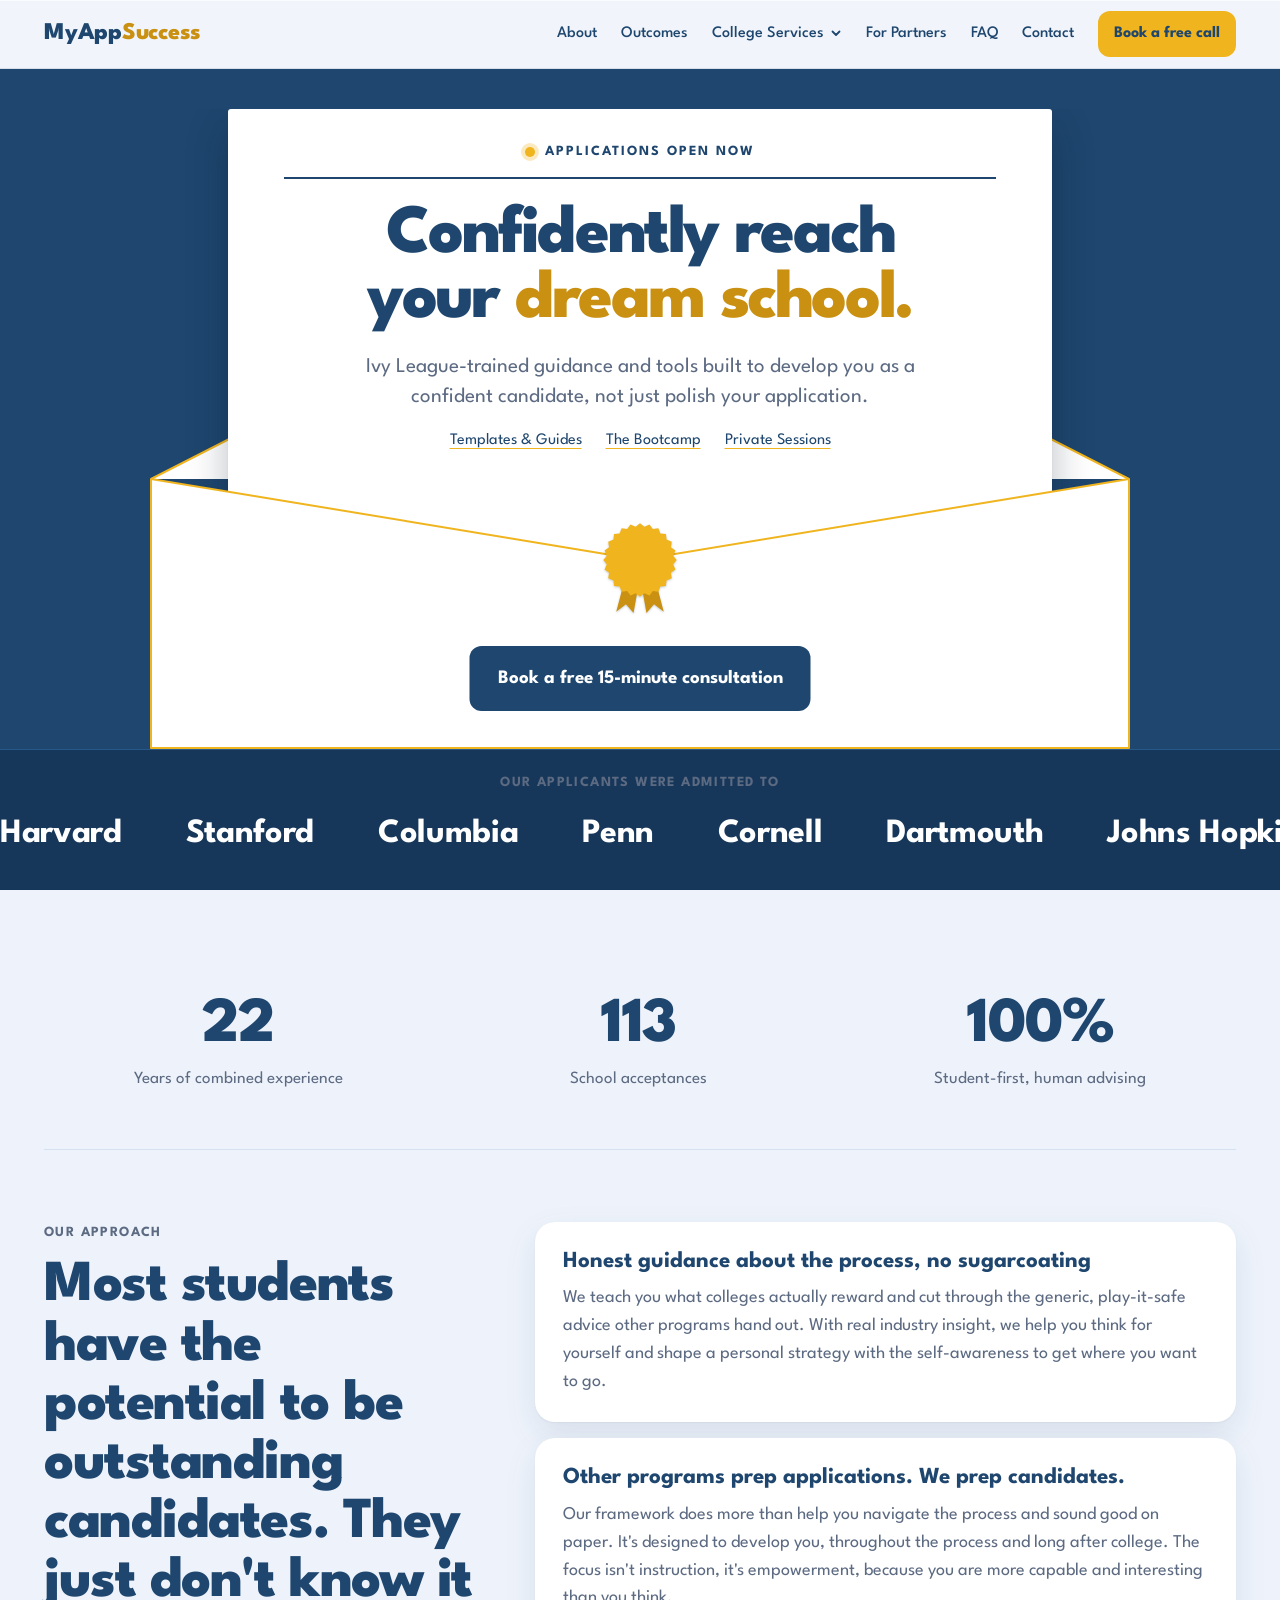
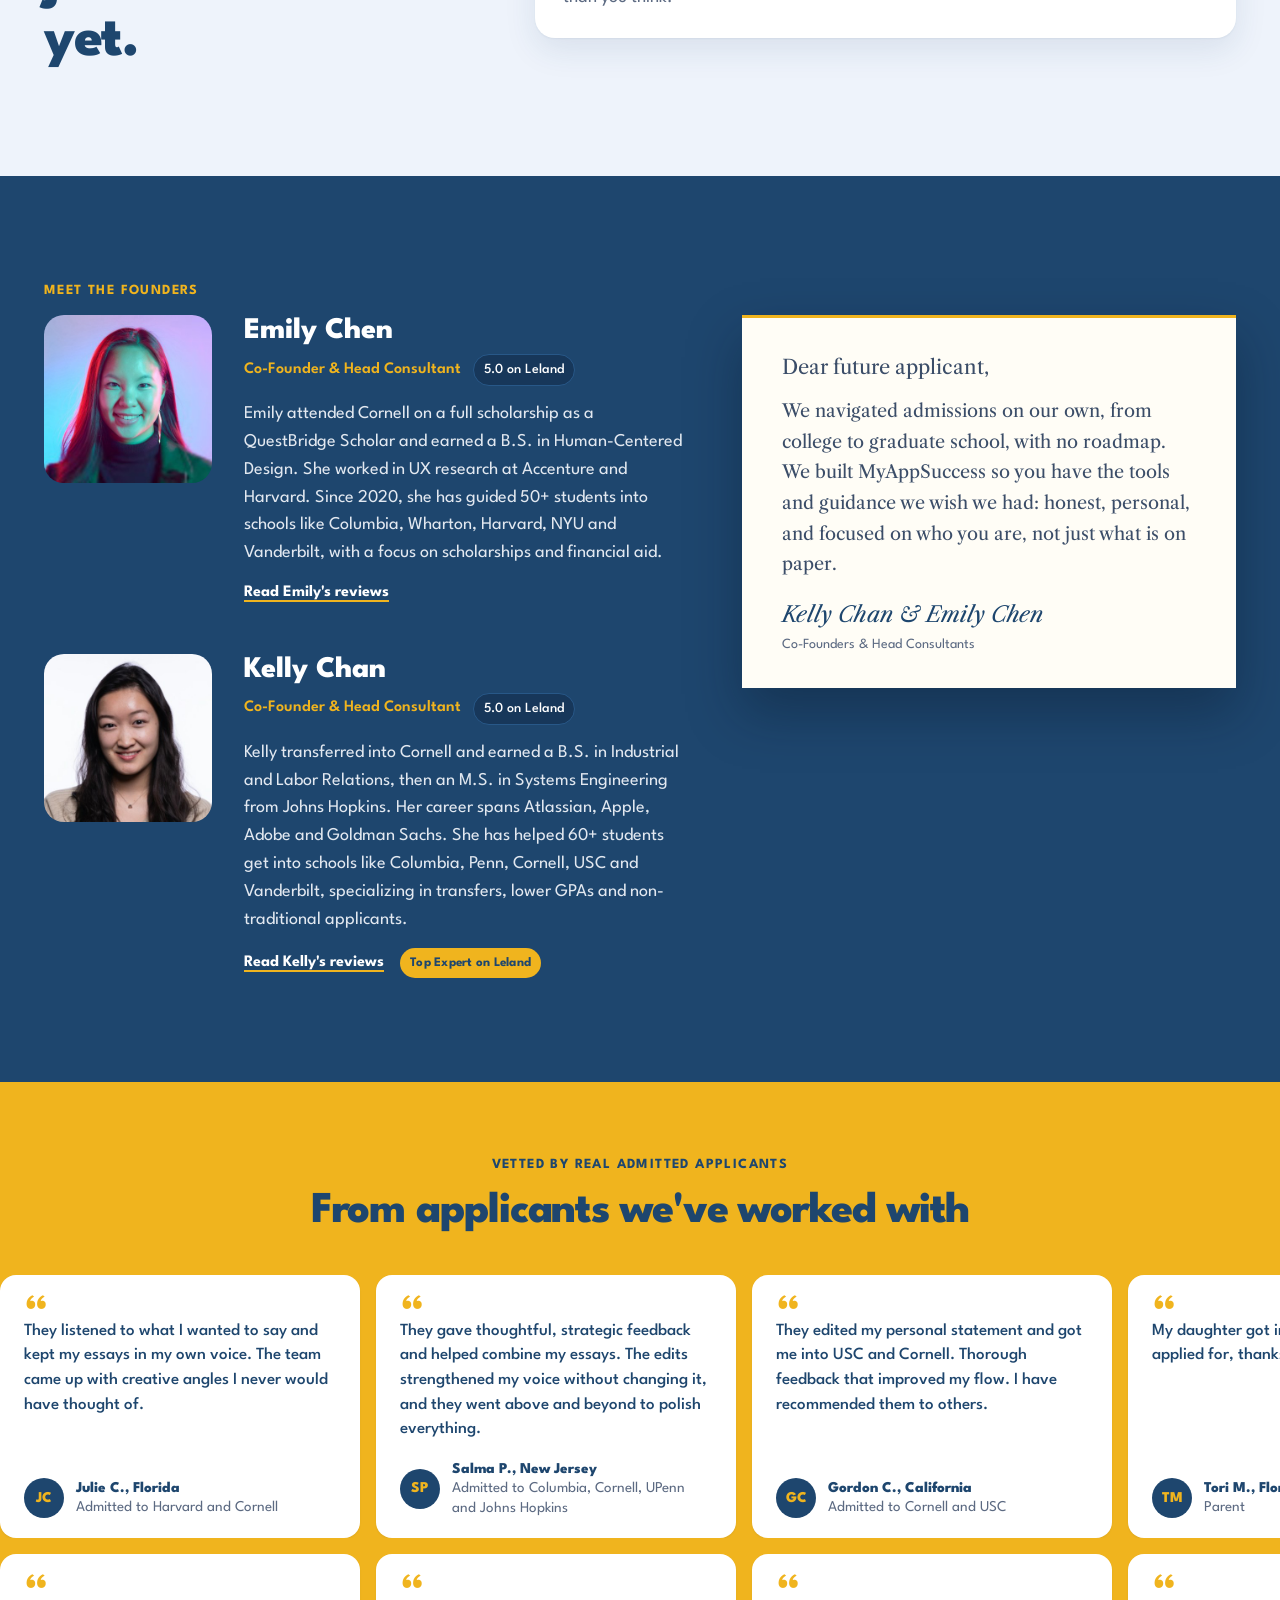
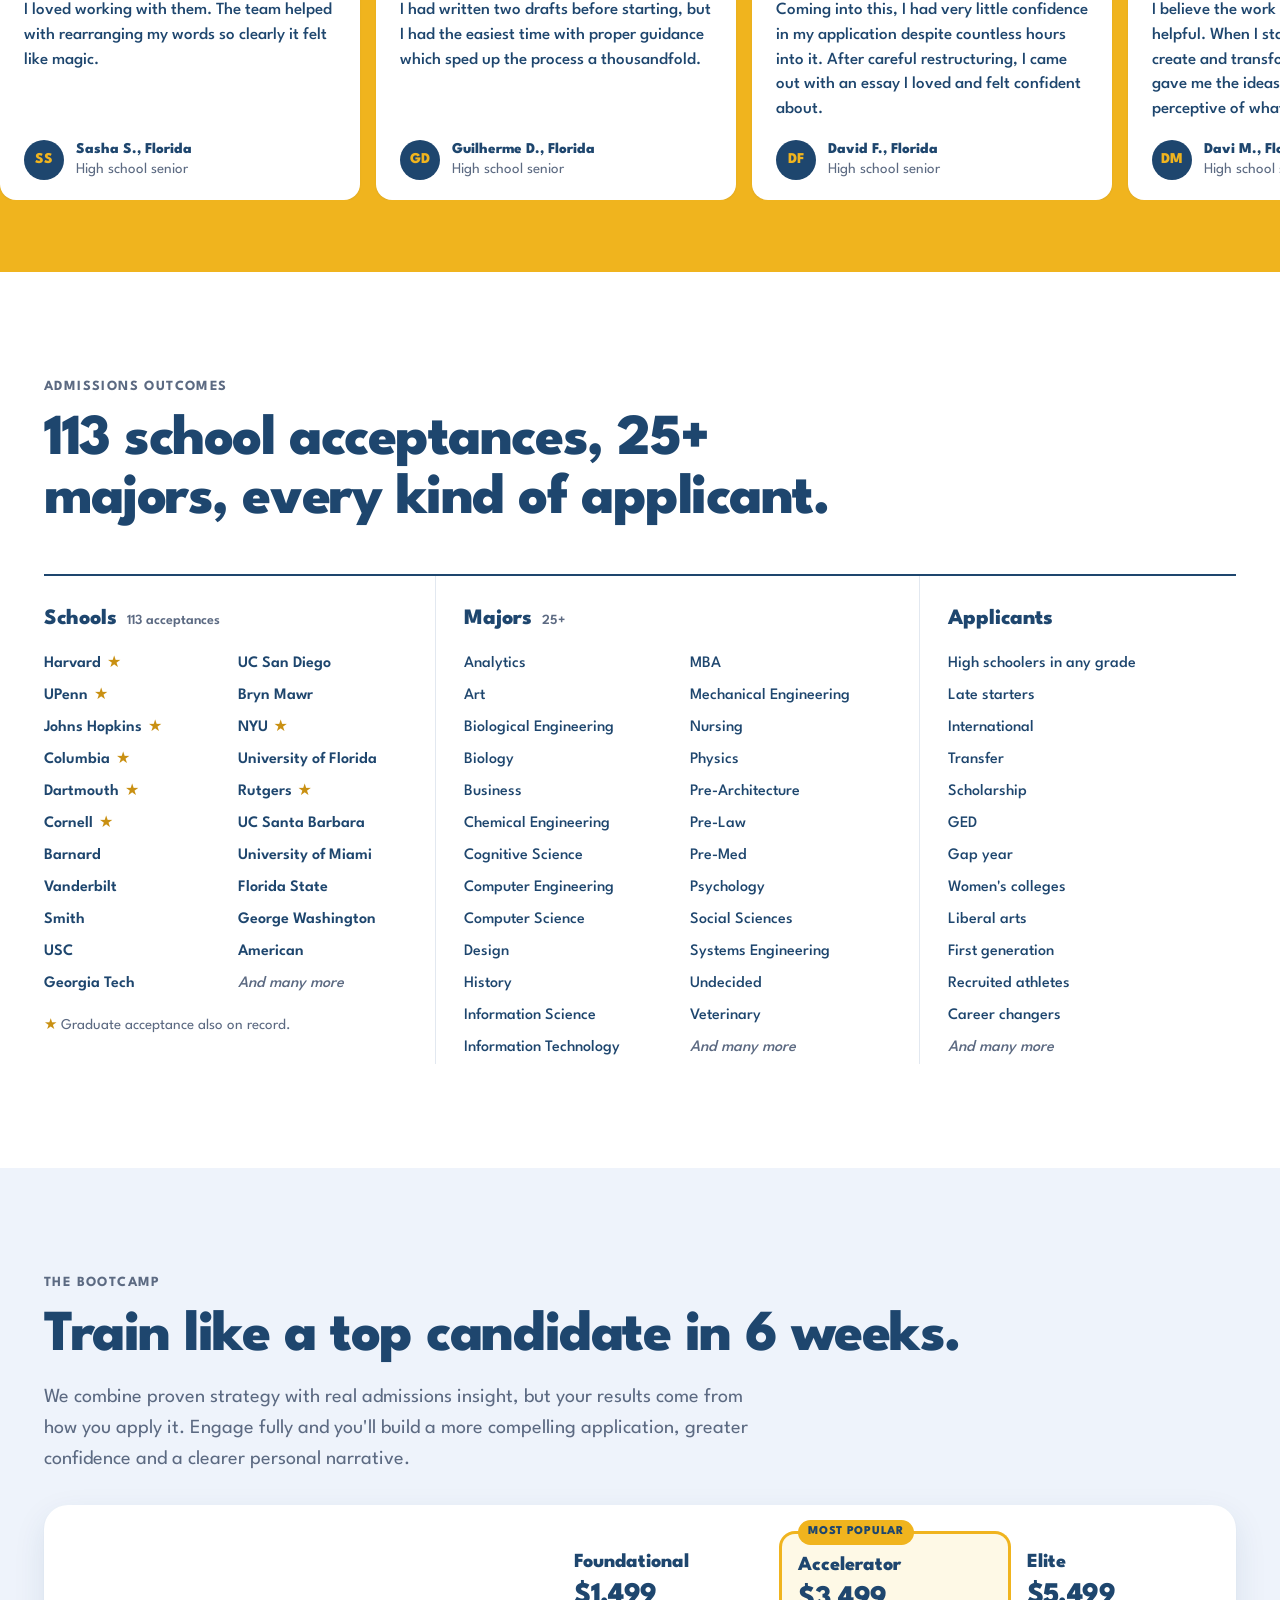
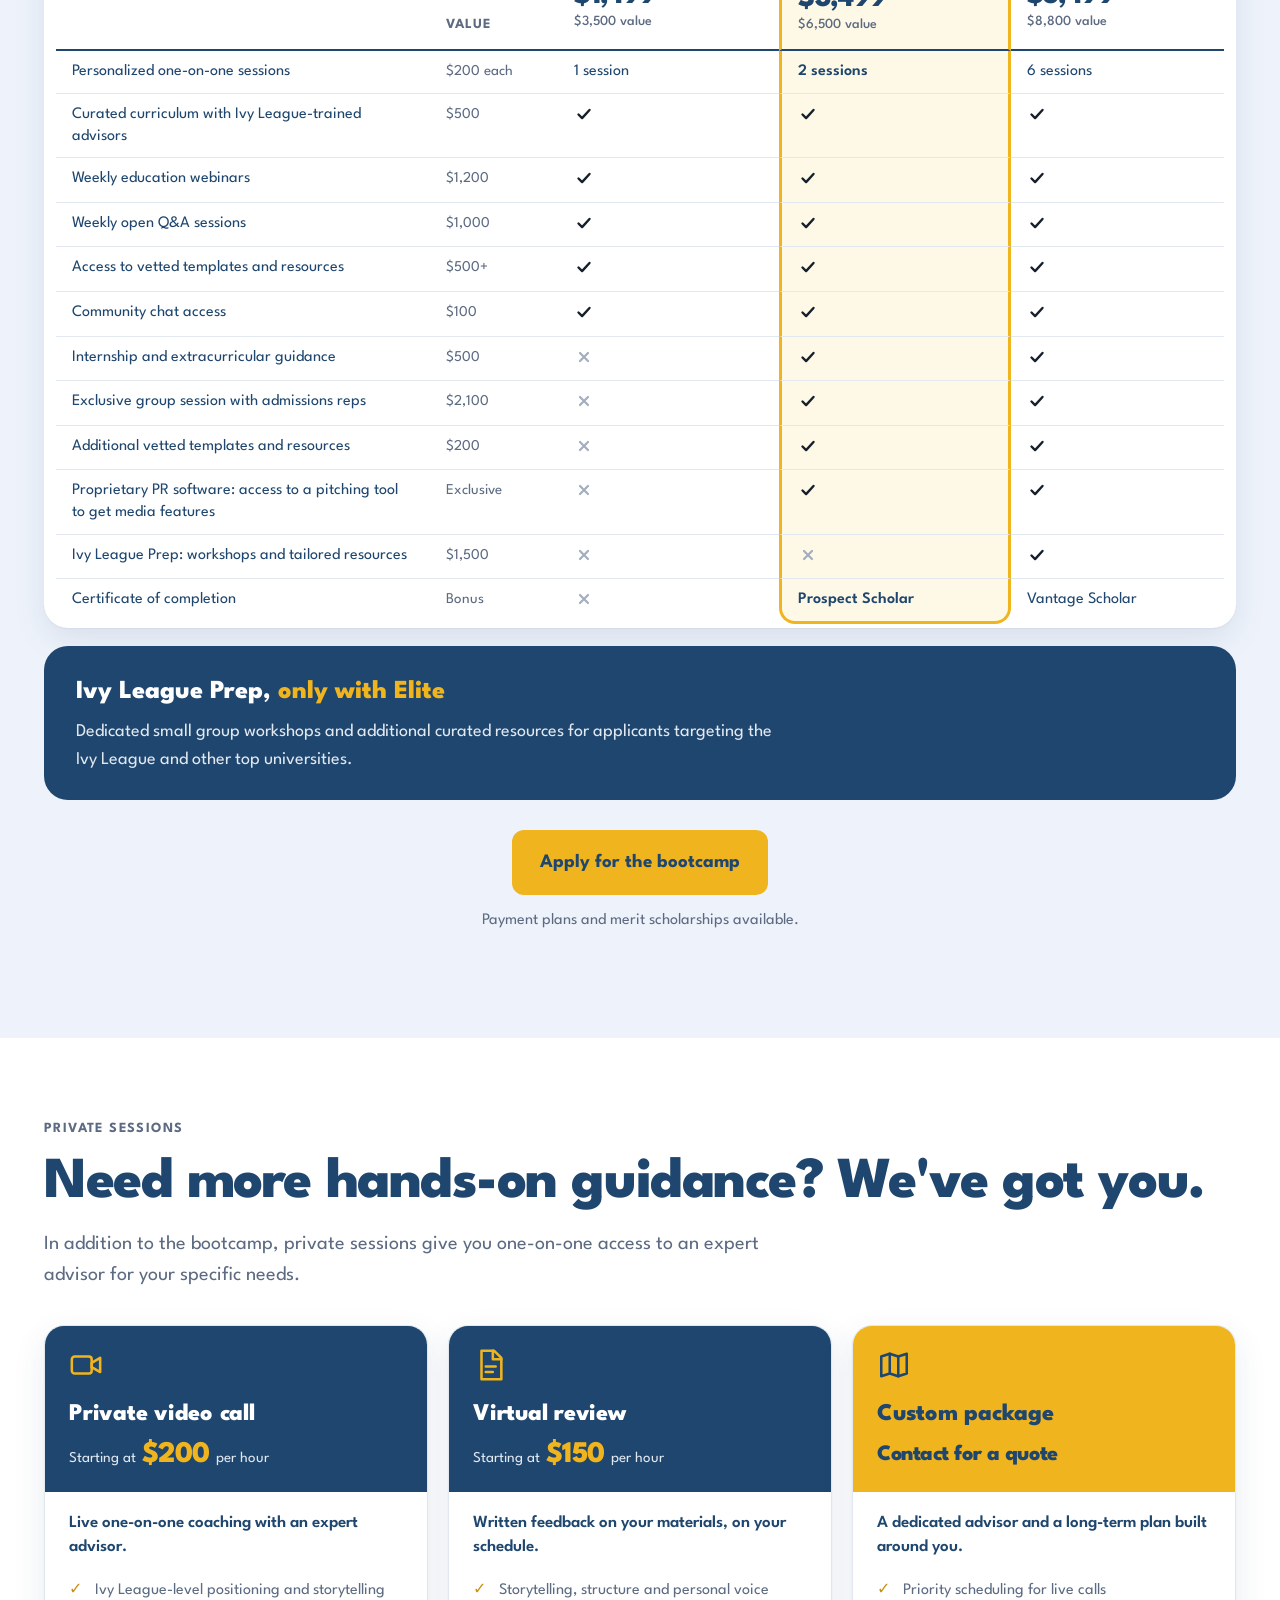
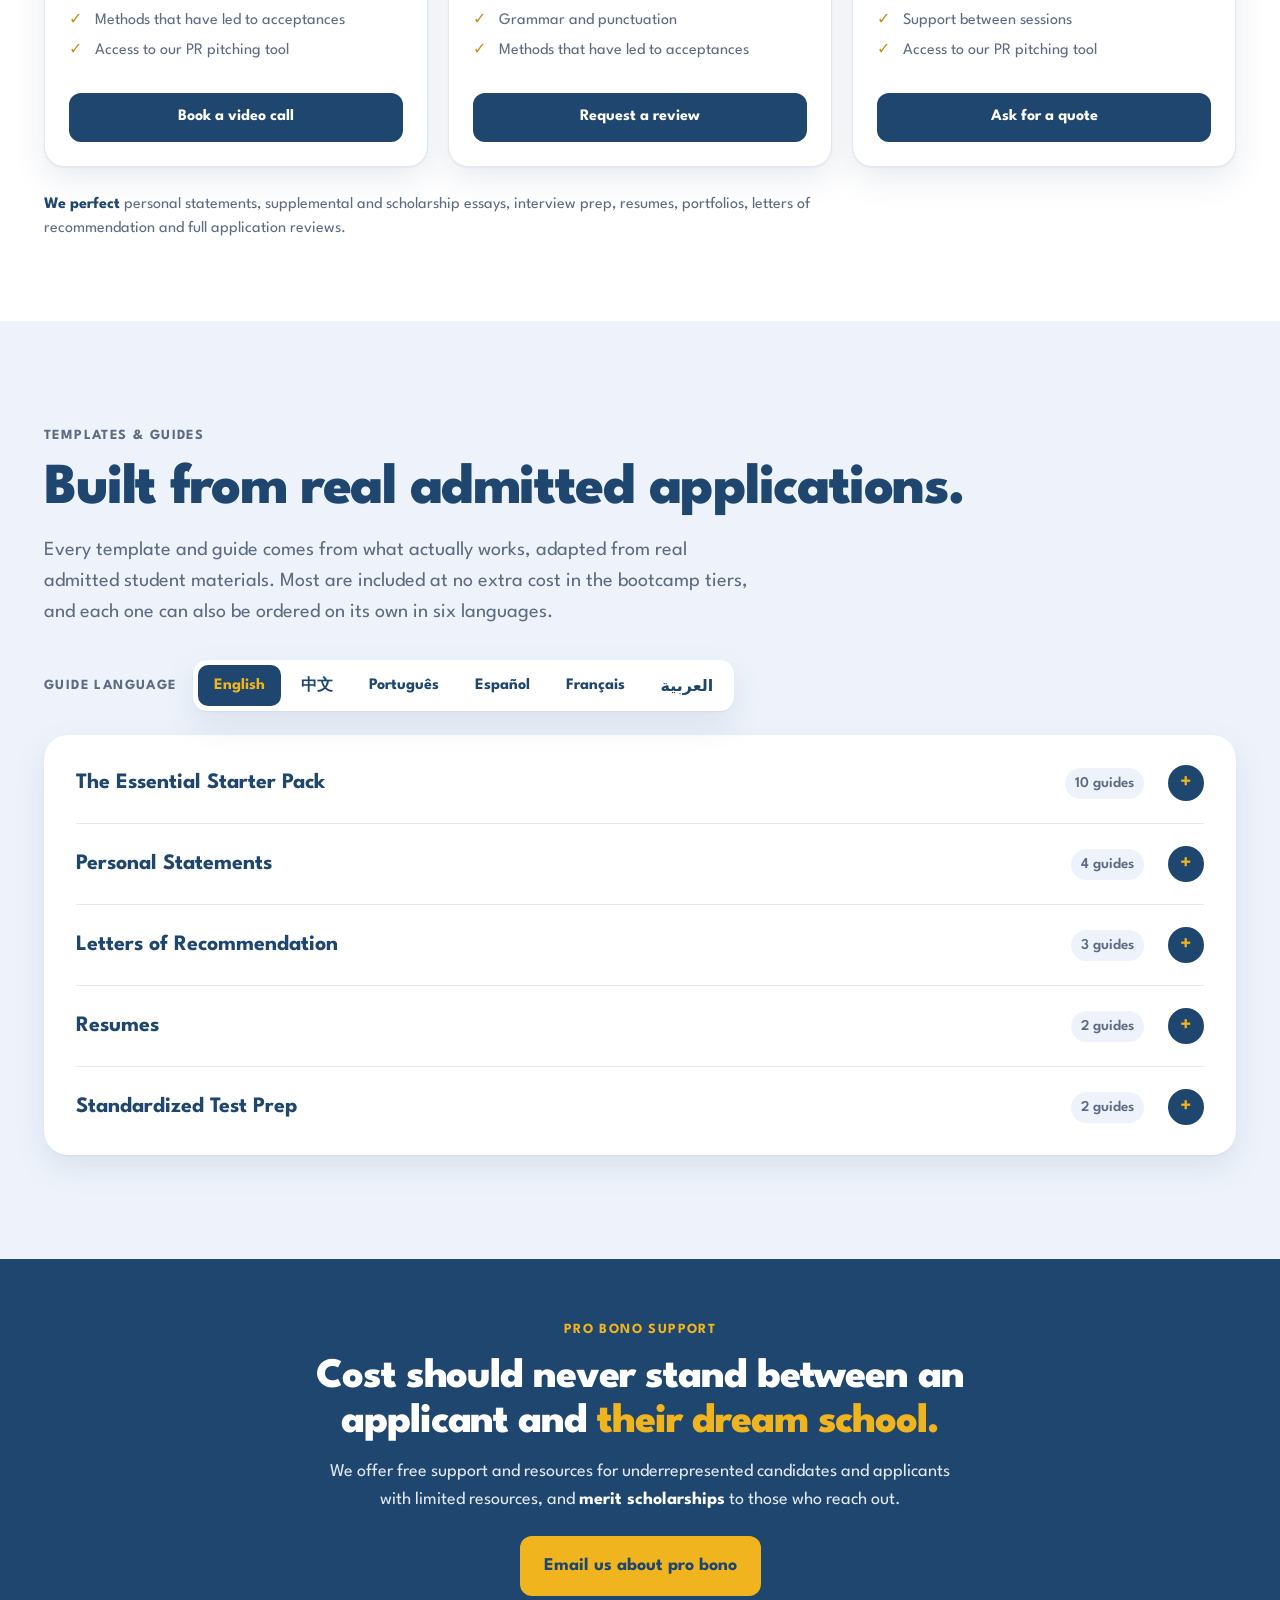
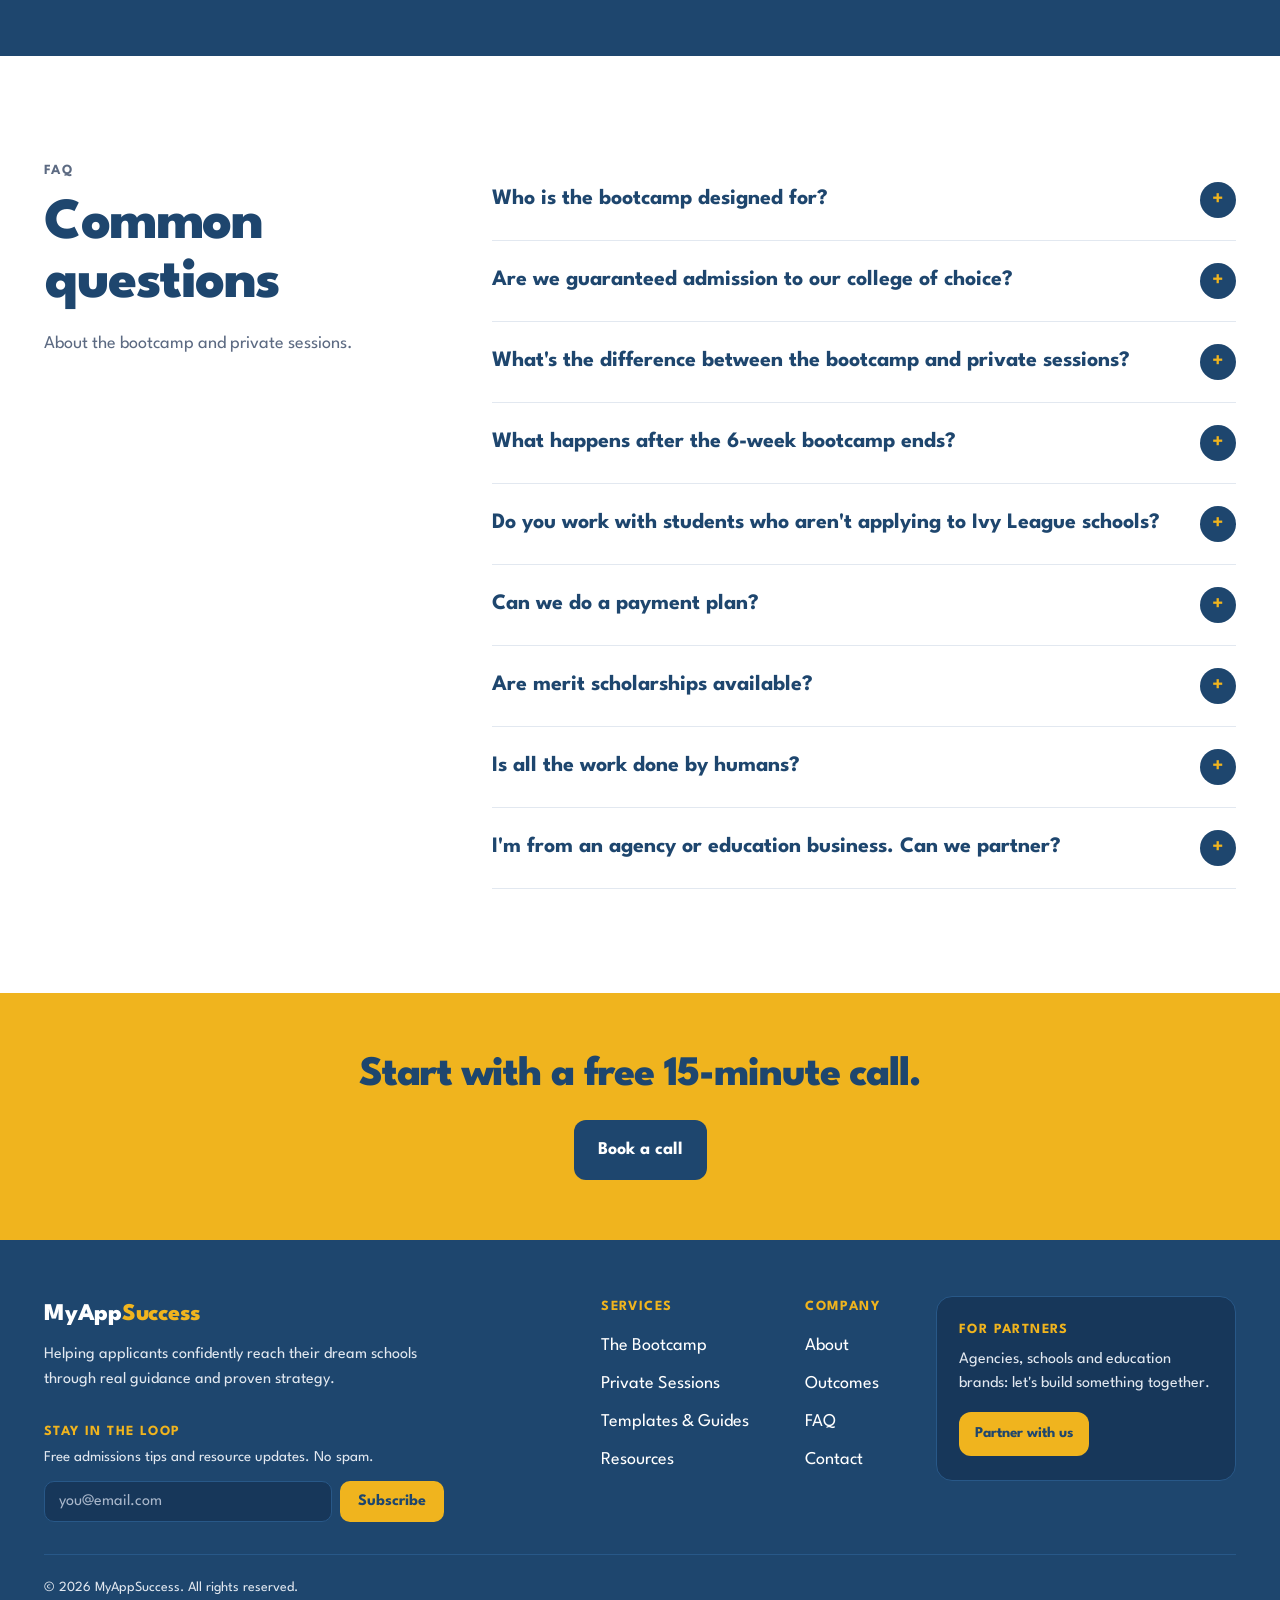
==== commit 012287a8: "Launch site redesign: new homepage, shared nav and footer, redesigned forms, Resources, Contact, For" ====
--- a/index.html
+++ b/index.html
@@ -1,2832 +1,1077 @@
-<!DOCTYPE html>
-<html lang="en">
-<head>
-<meta charset="UTF-8" />
-<meta name="viewport" content="width=device-width, initial-scale=1.0" />
-<title>MyAppSuccess: The Premier College App Bootcamp</title>
-
-<!-- Favicon -->
-<link rel="icon" type="image/png" href="/favicon.png" />
-<link rel="apple-touch-icon" href="/apple-touch-icon.png" />
-
-<!-- Open Graph / link preview -->
-<meta property="og:type" content="website" />
+<!doctype html><html lang="en"><head><meta property="og:type" content="website" />
 <meta property="og:title" content="MyAppSuccess: The Premier College App Bootcamp" />
-<meta property="og:description" content="Ivy League-level guidance, tailored to students at every starting point of the application.<br>Real strategy. Real guidance. Real results." />
+<meta property="og:description" content="Ivy League-level guidance, tailored to students at every starting point of the application.<br>
 <meta property="og:image" content="https://myappsuccess.com/NavLogo" />
 <meta property="og:url" content="https://myappsuccess.com" />
 <meta property="og:site_name" content="MyAppSuccess" />
-
-<!-- Twitter card -->
 <meta name="twitter:card" content="summary_large_image" />
 <meta name="twitter:title" content="MyAppSuccess: The Premier College App Bootcamp" />
 <meta name="twitter:description" content="Expert guidance and resources from Ivy League graduates, for every student, at every starting point." />
 <meta name="twitter:image" content="https://myappsuccess.com/NavLogo" />
-<link href="https://fonts.googleapis.com/css2?family=League+Spartan:wght@300;400;500;600;700;800&display=swap" rel="stylesheet" />
+<link rel="apple-touch-icon" href="/apple-touch-icon.png">
+<meta charset="utf-8"><meta name="viewport" content="width=device-width, initial-scale=1"><link rel="icon" href="favicon.png"><title>MyAppSuccess: The Premier College App Bootcamp</title>
+<meta name="claude:viewport-fit-sides" content="cover">
+<link rel="preconnect" href="https://fonts.googleapis.com">
+<link rel="preconnect" href="https://fonts.gstatic.com" crossorigin>
+<link href="https://fonts.googleapis.com/css2?family=League+Spartan:wght@400;500;600;700;800&family=Libre+Caslon+Text:ital,wght@0,400;0,700;1,400&display=swap" rel="stylesheet">
 <style>
-  *, *::before, *::after { box-sizing: border-box; margin: 0; padding: 0; }
-  :root {
-    --navy: #1e466e;
-    --navy-mid: #285888;
-    --gold: #f0b41e;
-    --gold-dark: #c99012;
-    --gold-bg: #fef9e6;
-    --white: #ffffff;
-    --off-white: #f5f7fa;
-    --text: #1e466e;
-    --muted: #5c6a82;
-    --border: #e2e8f0;
-    --font: 'League Spartan', sans-serif;
-  }
-  html { scroll-padding-top: 0; }
-  body { font-family: var(--font); color: var(--text); background: var(--white); overflow-x: hidden; }
-
-  nav {
-    position: fixed; top: 0; left: 0; right: 0; z-index: 100;
-    display: flex; align-items: center; justify-content: space-between;
-    padding: 0 3rem; height: 72px;
-    background: rgba(255,255,255,0.97);
-    border-bottom: 2px solid var(--gold);
-    box-shadow: 0 2px 16px rgba(30,70,110,0.07);
-  }
-  .nav-logo img { height: 50px; width: auto; display: block; }
-
-  /* WAITLIST BANNER */
-  .waitlist-banner {
-    background: var(--gold); text-align: center; padding: 0.6rem 1.5rem;
-    font-size: 0.82rem; font-weight: 700; color: var(--navy); letter-spacing: 0.03em;
-    position: fixed; top: 72px; left: 0; right: 0; z-index: 99;
-    transition: background 0.3s ease, color 0.3s ease;
-  }
-  .waitlist-banner-link { color: var(--navy); text-decoration: underline; transition: color 0.3s ease; }
-  .waitlist-banner.dark { background: var(--navy); color: white; }
-  .waitlist-banner.dark .waitlist-banner-link { color: var(--gold); }
-
-  .nav-links { display: flex; gap: 2rem; list-style: none; align-items: center; margin: 0; padding: 0; }
-  .nav-links > li { display: flex; align-items: center; height: 72px; }
-  .nav-links a {
-    font-size: 0.88rem; font-weight: 600; text-decoration: none;
-    color: var(--navy); transition: color 0.2s; line-height: 1;
-  }
-  .nav-links a:hover { color: var(--gold-dark); }
-  .nav-cta {
-    background: var(--gold) !important; color: var(--navy) !important;
-    padding: 0.6rem 1.4rem; border-radius: 8px;
-    font-weight: 700 !important; transition: background 0.2s !important;
-  }
-  .nav-cta:hover { background: var(--gold-dark) !important; }
-
-  /* DROPDOWN */
-  .nav-dropdown { position: relative; }
-  .nav-dropdown > span { display: flex; align-items: center; gap: 0.3rem; font-size: 0.88rem; font-weight: 600; color: var(--navy); }
-  .nav-dropdown > span::after {
-    content: ''; display: inline-block;
-    width: 0; height: 0;
-    border-left: 4px solid transparent;
-    border-right: 4px solid transparent;
-    border-top: 5px solid currentColor;
-    transition: transform 0.2s;
-    margin-top: 1px;
-  }
-  .nav-dropdown:hover > span::after { transform: rotate(180deg); }
-  /* Invisible bridge fills the gap so mouse doesn't lose hover mid-travel */
-  .nav-dropdown::after {
-    content: ''; position: absolute;
-    top: 100%; left: 0; right: 0; height: 14px;
-    background: transparent;
-  }
-  .nav-dropdown-menu {
-    display: none; position: absolute; top: 100%; left: 50%;
-    transform: translateX(-50%);
-    margin-top: 10px;
-    background: white; border: 1.5px solid var(--border);
-    border-radius: 10px; box-shadow: 0 8px 28px rgba(30,70,110,0.12);
-    min-width: 170px; padding: 0.4rem 0; list-style: none; z-index: 200;
-  }
-  .nav-dropdown:hover .nav-dropdown-menu { display: block; }
-  .nav-dropdown-menu li a {
-    display: block; padding: 0.6rem 1.1rem;
-    font-size: 0.84rem; font-weight: 600; color: var(--gold-dark);
-    text-decoration: none; white-space: nowrap;
-    transition: background 0.15s, color 0.15s;
-  }
-  .nav-dropdown-menu li a:hover { background: var(--gold-bg); color: var(--navy); }
-
-  /* HERO */
-  .hero {
-    min-height: 100vh; background: var(--navy);
-    display: flex; align-items: center; justify-content: center;
-    padding: 200px 3rem 5.5rem; position: relative; overflow: hidden; text-align: center;
-    box-sizing: border-box;
-  }
-  .hero::before {
-    content: ''; position: absolute; inset: 0;
-    background: none;
-    pointer-events: none;
-  }
-  .hero-grid-bg { display: none; }
-  .hero-inner { position: relative; max-width: 700px; margin: 0 auto; display: flex; flex-direction: column; align-items: center; }
-  .hero-h1 {
-    font-size: clamp(2.4rem, 5.2vw, 4.2rem); font-weight: 800; line-height: 1.06;
-    color: var(--white); margin-bottom: 1.5rem; letter-spacing: -0.03em;
-  }
-  .hero-h1 .highlight { color: var(--gold); display: inline-block; }
-  .hero-sub {
-    font-size: 1.1rem; color: rgba(255,255,255,0.65);
-    line-height: 1.7; max-width: 540px; margin: 0 0 2.2rem; font-weight: 400;
-  }
-  .hero-cta-row {
-    display: flex; gap: 1rem; justify-content: center; flex-wrap: wrap; margin-bottom: 1.6rem;
-  }
-  .btn-gold {
-    display: inline-flex; align-items: center; gap: 0.5rem;
-    background: var(--gold); color: var(--navy);
-    font-weight: 800; font-size: 0.95rem;
-    padding: 0.9rem 2rem; border-radius: 10px; border: none;
-    text-decoration: none; cursor: pointer;
-    transition: background 0.2s, transform 0.15s;
-    box-shadow: 0 4px 20px rgba(240,180,30,0.4);
-  }
-  .btn-gold:hover { background: var(--gold-dark); transform: translateY(-2px); }
-  .btn-white { background: white; color: var(--navy); box-shadow: 0 4px 20px rgba(30,70,110,0.25); }
-  .btn-white:hover { background: var(--off-white); }
-  .btn-outline {
-    display: inline-flex; align-items: center; gap: 0.5rem;
-    background: transparent; color: var(--white); font-weight: 600; font-size: 0.95rem;
-    padding: 0.9rem 2rem; border-radius: 10px;
-    border: 2px solid rgba(255,255,255,0.25); text-decoration: none; cursor: pointer;
-    transition: border-color 0.2s, background 0.2s;
-  }
-  .btn-outline:hover { border-color: var(--gold); background: rgba(240,180,30,0.08); }
-  .hero-services-row {
-    font-size: 0.92rem; color: rgba(255,255,255,0.55); font-weight: 400;
-    margin-bottom: 2.4rem;
-  }
-  .hero-services-row a { color: var(--gold); text-decoration: underline; font-weight: 400; }
-  .hero-trust { display: flex; gap: 2.5rem; justify-content: center; flex-wrap: wrap; padding-top: 1.8rem; width: 100%; }
-  .trust-item { display: flex; flex-direction: column; align-items: center; gap: 0.2rem; }
-  .trust-num { font-size: 1.8rem; font-weight: 800; color: var(--gold); line-height: 1; }
-  .trust-label { font-size: 0.72rem; color: rgba(255,255,255,0.5); font-weight: 500; letter-spacing: 0.06em; text-transform: uppercase; }
-
-  /* MARQUEE */
-  .marquee-wrap {
-    position: absolute; bottom: 0; left: 0; right: 0; z-index: 5;
-    background: rgba(13,40,66,0.96);
-    padding: 0.75rem 0; overflow: hidden;
-    border-top: 2px solid rgba(240,180,30,0.3);
-  }
-  .marquee-track {
-    display: flex; gap: 0; animation: marquee 35s linear infinite; white-space: nowrap;
-  }
-  .marquee-item {
-    display: inline-flex; align-items: center; gap: 1rem; padding: 0 1.5rem;
-    flex-shrink: 0;
-  }
-  .marquee-item img { height: 28px; width: auto; filter: brightness(0) invert(1); opacity: 0.7; }
-  .marquee-item span {
-    font-size: 0.9rem; font-weight: 700; letter-spacing: 0.1em;
-    text-transform: uppercase; color: rgba(255,255,255,0.75);
-  }
-  .marquee-sep { color: rgba(240,180,30,0.4); font-size: 1.2rem; align-self: center; padding: 0 0.5rem; }
-  @keyframes marquee {
-    0% { transform: translateX(0); }
-    100% { transform: translateX(-50%); }
-  }
-
-  /* SECTION SHELL */
-  section { padding: 5rem 0; padding-top: 7.5rem; box-sizing: border-box; }
-  section > .container { width: 100%; }
-  .container { max-width: 1280px; margin: 0 auto; padding: 0 5rem; }
-  .section-eyebrow {
-    display: inline-flex; align-items: center; gap: 0.5rem;
-    background: var(--gold-bg); border: 1.5px solid var(--gold);
-    color: var(--gold-dark); border-radius: 999px;
-    font-size: 0.75rem; font-weight: 700; letter-spacing: 0.1em;
-    text-transform: uppercase; padding: 0.35rem 1rem; margin-bottom: 0.9rem;
-    line-height: 1; white-space: nowrap;
-  }
-  .section-h2 {
-    font-size: clamp(2rem, 3.8vw, 2.9rem); font-weight: 800; line-height: 1.15;
-    color: var(--navy); margin-bottom: 1rem; letter-spacing: -0.02em;
-  }
-  .section-h2 .accent { color: var(--gold-dark); }
-  .section-p { font-size: 1.15rem; color: var(--muted); line-height: 1.8; }
-
-  /* ABOUT */
-  .about { background: var(--white); padding-top: 6.5rem; padding-bottom: 4.5rem; }
-  .about-grid { display: flex; flex-direction: column; gap: 2.5rem; }
-  .about-cards { display: flex; flex-direction: column; gap: 1rem; }
-  .about-card {
-    background: white; border-radius: 14px; padding: 1.2rem;
-    border: 2px solid var(--border); display: flex; gap: 1rem; align-items: flex-start;
-    transition: border-color 0.2s, transform 0.2s;
-  }
-  .about-card:hover { border-color: var(--border); }
-  .card-icon {
-    width: 44px; height: 44px; flex-shrink: 0;
-    background: var(--gold-bg); border: 2px solid var(--gold);
-    border-radius: 10px; display: flex; align-items: center; justify-content: center;
-    font-size: 1.1rem; font-weight: 800; color: var(--navy);
-  }
-  .about-card h4 { font-size: 1rem; font-weight: 700; color: var(--navy); margin-bottom: 0.35rem; }
-  .about-card p { font-size: 0.9rem; color: var(--muted); line-height: 1.65; }
-
-  /* APPROACH: numbered vertical layout */
-  .approach-numbered {
-    display: flex; flex-direction: column; gap: 2.6rem;
-  }
-  .approach-numbered-row {
-    display: contents;
-  }
-  .approach-item {
-    background: none; border: none; padding: 0; border-radius: 0;
-    display: flex; gap: 1.4rem; align-items: flex-start;
-  }
-  .approach-num {
-    font-size: 2.6rem; font-weight: 800; color: var(--gold); opacity: 0.5;
-    font-family: Georgia, serif; line-height: 1; flex-shrink: 0;
-    width: 3.2rem;
-  }
-  .approach-item h4 { font-size: 1.25rem; margin-bottom: 0.55rem; }
-  .approach-item p { font-size: 1rem; line-height: 1.65; }
-
-  /* Approach slideshow nav: hidden on desktop, layout unchanged */
-  .approach-nav { display: none; }
-  .approach-nav-btn {
-    flex: 1; display: flex; align-items: center; gap: 0.5rem;
-    background: transparent; border: none; padding: 0.3rem 0;
-    cursor: pointer;
-    font-family: var(--font); color: var(--muted);
-    font-size: 0.85rem; font-weight: 600; text-align: left;
-    transition: color 0.2s;
-    min-width: 0;
-  }
-  .approach-nav-btn:hover { color: var(--navy); }
-  .approach-nav-next { justify-content: flex-end; text-align: right; }
-  .cred-block { background: #6b7280; border-radius: 20px; padding: 2.5rem; color: white; }
-  .cred-block h3 { font-size: 1.3rem; font-weight: 800; color: var(--gold); margin-bottom: 0.7rem; }
-  .cred-block p { font-size: 0.88rem; color: rgba(255,255,255,0.7); line-height: 1.7; margin-bottom: 1.5rem; }
-  .chip-row { display: flex; flex-wrap: wrap; gap: 0.5rem; margin-bottom: 1.5rem; }
-  .chip {
-    background: rgba(240,180,30,0.15); border: 1px solid rgba(240,180,30,0.4);
-    color: var(--gold); border-radius: 999px;
-    font-size: 0.72rem; font-weight: 700; letter-spacing: 0.06em;
-    text-transform: uppercase; padding: 0.3rem 0.85rem;
-  }
-  .field-chips { display: flex; flex-wrap: wrap; gap: 0.4rem; }
-  .field-chip {
-    background: rgba(255,255,255,0.08); color: white;
-    border: 1px solid rgba(255,255,255,0.2);
-    border-radius: 6px; font-size: 0.75rem; font-weight: 500; padding: 0.3rem 0.7rem;
-  }
-
-  /* OUTCOMES */
-  .outcomes { background: var(--navy); padding-top: 6.5rem; padding-bottom: 4.5rem; }
-  .outcomes .section-eyebrow { background: rgba(240,180,30,0.15); border-color: rgba(240,180,30,0.4); color: var(--gold); }
-  .outcomes .section-h2 { color: white; }
-  .outcomes .section-h2 .accent { color: var(--gold); }
-  .outcomes .section-p { color: rgba(255,255,255,0.7); }
-
-  /* OUTCOME STAT ROW */
-  .outcome-stats {
-    display: flex; gap: 1.5rem;
-    margin-top: 2.8rem;
-    align-items: stretch;
-  }
-  .outcome-stat-card {
-    flex: 1; min-width: 0; display: flex; flex-direction: column; gap: 0.9rem;
-    background: rgba(255,255,255,0.05); border: 1.5px solid rgba(255,255,255,0.14);
-    border-radius: 14px; padding: 1.4rem 1.5rem;
-    text-align: left;
-  }
-  .outcome-stat-head { display: flex; align-items: center; gap: 1rem; }
-  .outcome-stat-icon {
-    flex-shrink: 0; width: 2.6rem; height: 2.6rem;
-    display: flex; align-items: center; justify-content: center;
-    color: var(--gold);
-  }
-  .outcome-stat-icon svg { width: 26px; height: 26px; }
-  .outcome-stat-body { flex: 1; min-width: 0; overflow: hidden; }
-  .outcome-stat-num { font-size: 1.7rem; font-weight: 800; color: var(--gold); line-height: 1; display: inline; }
-  .outcome-stat-label {
-    font-size: 0.95rem; font-weight: 700;
-    color: white; display: inline; margin-left: 0.45rem;
-  }
-  .outcome-stat-label-text { margin-left: 0; font-size: 1.15rem; }
-  .accent-gold { color: var(--gold); font-size: 1.7rem; font-weight: 800; line-height: 1; }
-  .outcome-stat-note {
-    font-size: 0.8rem; color: rgba(255,255,255,0.5); line-height: 1.4;
-    margin-top: 0.15rem;
-  }
-  .outcome-stat-full {
-    display: flex; flex-wrap: wrap; gap: 0.4rem;
-  }
-  .outcome-stat-full .om-chip {
-    background: rgba(255,255,255,0.06); border: 1px solid rgba(255,255,255,0.16);
-    border-radius: 8px; padding: 0.3rem 0.7rem;
-    font-size: 0.72rem; font-weight: 600; color: rgba(255,255,255,0.85);
-  }
-  .outcome-stat-full .om-chip.om-gold { background: rgba(240,180,30,0.15); border-color: var(--gold); color: var(--gold); }
-  .outcome-stat-full .om-item-star { color: var(--gold); margin-left: 0.2rem; font-size: 0.68rem; }
-
-  /* MODAL BASE (compare table, template category) */
-  .outcome-modal {
-    display: none; position: fixed; inset: 0; z-index: 600;
-    align-items: center; justify-content: center; padding: 1.5rem;
-  }
-  .outcome-modal.open { display: flex; }
-  .outcome-modal-backdrop {
-    position: absolute; inset: 0; background: rgba(10,25,45,0.55); backdrop-filter: blur(3px);
-  }
-  .outcome-modal-card {
-    position: relative; background: white; border-radius: 18px;
-    padding: 2.2rem; max-width: 620px; width: 100%;
-    max-height: 80dvh; overflow-y: auto;
-    box-shadow: 0 24px 64px rgba(30,70,110,0.25);
-  }
-  .compare-modal-card { max-width: 700px; }
-  .compare-modal-hint { display: none; font-size: 0.72rem; color: var(--muted); text-align: center; margin-top: 0.6rem; }
-  @media (max-width: 768px) { .compare-modal-hint { display: block; } }
-  .compare-modal-card .compare-table-wrap {
-    overflow-x: auto;
-    -webkit-overflow-scrolling: touch;
-  }
-  .compare-modal-card table {
-    font-size: 0.72rem !important;
-    width: 100% !important;
-  }
-  @media (max-width: 768px) {
-    .compare-modal-card { padding: 1.2rem; }
-    .compare-modal-card table { font-size: 0.62rem !important; }
-    .compare-modal-card table th,
-    .compare-modal-card table td { padding: 0.28rem 0.3rem !important; }
-    .outcome-modal-eyebrow { display: none; }
-    .outcome-modal-title { font-size: 1rem; margin-bottom: 0.5rem; }
-  }
-  .outcome-modal-close {
-    position: absolute; top: 1.1rem; right: 1.1rem; background: var(--off-white);
-    border: 1.5px solid var(--border); border-radius: 50%; width: 2rem; height: 2rem;
-    cursor: pointer; color: var(--muted); font-size: 1rem; line-height: 1;
-    display: flex; align-items: center; justify-content: center;
-    transition: background 0.15s, color 0.15s;
-  }
-  .outcome-modal-close:hover { background: var(--gold-bg); color: var(--gold-dark); }
-  .outcome-modal-eyebrow {
-    font-size: 0.68rem; font-weight: 800; letter-spacing: 0.15em; text-transform: uppercase;
-    color: var(--gold-dark); margin-bottom: 0.5rem;
-  }
-  .outcome-modal-title { font-size: 1.4rem; font-weight: 800; color: var(--navy); margin-bottom: 0.4rem; font-family: var(--font); }
-
-  @media (max-width: 768px) {
-    .outcomes { padding-top: 7.5rem; padding-bottom: 2rem; }
-    .outcomes .section-h2 { margin-bottom: 0.5rem; }
-    .outcome-stats { flex-direction: column; gap: 1rem; margin-top: 1.2rem; }
-    .outcome-stat-card { padding: 1rem 1.1rem; gap: 0.7rem; }
-    .outcome-stat-icon { width: 1.9rem; height: 1.9rem; }
-    .outcome-stat-icon svg { width: 18px; height: 18px; }
-    .outcome-stat-num { font-size: 1.2rem; }
-    .accent-gold { font-size: 1.2rem; }
-    .outcome-stat-label { font-size: 0.82rem; }
-    .outcome-stat-full .om-chip { font-size: 0.66rem; padding: 0.25rem 0.6rem; }
-  }
-
-  /* TESTIMONIALS (standalone section, paginated 4-up) */
-  .testimonials { background: var(--off-white); padding-top: 6.5rem; padding-bottom: 4.5rem; }
-  .testimonials .section-eyebrow { background: var(--gold-bg); border-color: var(--gold); color: var(--gold-dark); }
-  .testimonials .section-h2 { color: var(--navy); }
-  .testimonials .section-h2 .accent { color: var(--gold-dark); }
-  .testimonials-viewport { overflow: hidden; margin-top: 2.8rem; }
-  .testimonials-track {
-    display: flex; gap: 1.4rem;
-    transition: transform 0.4s cubic-bezier(0.25,0.46,0.45,0.94);
-    will-change: transform;
-  }
-  .test-tile {
-    flex: 0 0 calc((100% - 3 * 1.4rem) / 4);
-    background: white; border: 1.5px solid var(--border); border-radius: 14px;
-    padding: 1.5rem; display: flex; flex-direction: column;
-    transition: border-color 0.2s, box-shadow 0.2s;
-  }
-  .test-tile:hover { border-color: var(--gold); box-shadow: 0 8px 24px rgba(30,70,110,0.08); }
-  .test-tile .test-quote-mark {
-    font-size: 2.2rem; line-height: 1; color: var(--gold-dark); opacity: 0.5;
-    margin-bottom: 0.5rem; font-family: Georgia, serif;
-  }
-  .test-tile .test-quote {
-    font-size: 0.92rem; color: var(--text); line-height: 1.6;
-    font-style: italic; font-weight: 400; margin-bottom: 1rem;
-  }
-  .test-tile .test-attr { margin-top: auto; }
-  .test-tile .test-avatar { background: var(--gold); color: var(--navy); }
-  .test-tile .test-name { color: var(--navy); }
-  .test-tile .test-detail { color: var(--gold-dark); }
-
-  .testimonials-nav { display: flex; justify-content: center; align-items: center; gap: 1.5rem; margin-top: 1.6rem; }
-  .testimonials-arrow {
-    background: white; border: 1.5px solid var(--border); border-radius: 50%;
-    width: 2.6rem; height: 2.6rem; display: flex; align-items: center; justify-content: center;
-    cursor: pointer; color: var(--navy); font-weight: 800; font-size: 1.1rem;
-    transition: border-color 0.2s, color 0.2s, background 0.2s;
-  }
-  .testimonials-arrow:hover { border-color: var(--gold); color: var(--gold-dark); background: var(--gold-bg); }
-  .testimonials-dots { display: flex; gap: 0.5rem; }
-  .testimonials-dot {
-    width: 7px; height: 7px; border-radius: 50%; background: var(--border);
-    transition: background 0.2s, transform 0.2s;
-  }
-  .testimonials-dot.active { background: var(--gold-dark); transform: scale(1.3); }
-
-  @media (min-width: 769px) and (max-width: 1024px) {
-    .testimonials-track { gap: 1rem; }
-    .test-tile { flex: 0 0 calc((100% - 3 * 1rem) / 4); padding: 1.1rem; }
-    .test-tile .test-quote { font-size: 0.82rem; }
-    .test-tile .test-quote-mark { font-size: 1.8rem; }
-  }
-
-  @media (max-width: 768px) {
-    .testimonials { padding-top: 7.5rem; padding-bottom: 2rem; }
-    .testimonials-viewport { margin-top: 1.2rem; }
-    .testimonials-track { gap: 1rem; }
-    .test-tile { flex: 0 0 100%; padding: 1.1rem; }
-    .test-tile .test-quote { font-size: 0.82rem; }
-    .testimonials-nav { margin-top: 1.1rem; gap: 1rem; }
-    .testimonials-arrow { width: 2.2rem; height: 2.2rem; font-size: 0.95rem; }
-  }
-
-
-  /* BOOTCAMP */
-  .bootcamp { background: var(--white); padding-top: 6.5rem; padding-bottom: 4.5rem; }
-  .bc-title-wrap { text-align: center; }
-  .bc-title-wrap .section-eyebrow { justify-content: center; margin-bottom: 0; margin-top: 0.3rem; white-space: normal; }
-  .bc-head-row { display: flex; justify-content: space-between; align-items: center; gap: 1.5rem; flex-wrap: wrap; margin-top: 0.6rem; }
-  .bc-faq-link.section-learn-more { margin: 0; white-space: nowrap; flex-shrink: 0; }
-  .bc-head-row .bootcamp-intro,
-  .bc-head-row .section-p { margin: 0; }
-  .bootcamp .section-eyebrow { background: var(--gold-bg); border: 1.5px solid var(--gold); color: var(--gold-dark); margin-bottom: 0.4rem; }
-  .bootcamp .section-h2 { color: var(--navy); margin-bottom: 0.15rem; font-size: clamp(3rem, 6.5vw, 5.2rem); line-height: 1; }
-  .bootcamp .section-h2 .accent { color: var(--gold-dark); }
-  .bootcamp .section-p { color: var(--muted); }
-  .bootcamp-intro {
-    font-size: 1.05rem; color: var(--muted); line-height: 1.65; margin-bottom: 0.7rem; flex: 1; min-width: 0;
-  }
-  .bootcamp-pricing {
-    margin-top: 2.4rem; background: var(--off-white); border: 2px solid var(--gold);
-    border-radius: 22px; box-shadow: 0 12px 40px rgba(30,70,110,0.08);
-    box-sizing: border-box;
-    padding: 2.6rem 2.4rem;
-  }
-  .bootcamp-pricing-inner { max-width: 1280px; margin: 0 auto; }
-  .bc-pricing-title {
-    font-size: 1.25rem; font-weight: 800; color: var(--navy);
-    margin: 0 0 1rem; letter-spacing: -0.02em;
-  }
-  .bc-pricing-title-row {
-    display: flex; align-items: flex-start; justify-content: space-between;
-    gap: 1rem; flex-wrap: wrap;
-  }
-  .bc-compare-link {
-    display: none;
-    background: none; border: none; padding: 0 0 0.2rem;
-    color: var(--gold-dark); font-family: var(--font); font-weight: 700;
-    font-size: 0.85rem; cursor: pointer; text-decoration: underline;
-    transition: color 0.2s; white-space: nowrap;
-  }
-  .bc-compare-link:hover { color: var(--gold); }
-
-  /* OPTIONAL ADD-ON CARD */
-  .bc-addon-card {
-    margin-top: 1.4rem; background: var(--navy); border-radius: 14px;
-    padding: 1rem 1.4rem 1.6rem; border: 1.5px solid var(--navy);
-  }
-  .bc-addon-row {
-    display: flex; justify-content: flex-start; align-items: center;
-    gap: 0.75rem; flex-wrap: wrap; margin-bottom: 0.5rem;
-  }
-  .bc-addon-title { margin-bottom: 0; font-size: 1.05rem; font-weight: 800; color: white; }
-  .bc-addon-price {
-    display: inline-flex; align-items: center; gap: 0.5rem;
-    background: var(--gold); color: var(--navy);
-    font-size: 0.78rem; font-weight: 800; padding: 0.25rem 0.8rem; border-radius: 999px;
-  }
-  .bc-addon-price-label {
-    font-size: 0.62rem; font-weight: 800; letter-spacing: 0.1em; text-transform: uppercase;
-    color: var(--navy); opacity: 0.65;
-  }
-  .bc-addon-desc { font-size: 0.95rem; color: rgba(255,255,255,0.7); line-height: 1.5; }
-
-  /* COMPARE TABLE */
-  .bc-tier-carousel { display: none; }
-
-  /* BOOTCAMP MOBILE TIER TILES: arrow-only show/hide (no horizontal transform) */
-  .bc-tier-track { display: block; }
-  .bc-tier-tile {
-    background: var(--off-white); border: 1.5px solid var(--border);
-    border-radius: 14px; padding: 1.3rem 1.4rem;
-  }
-  .bc-tier-tile-popular { position: relative; border-color: var(--navy); background: var(--navy); margin-top: 1.1rem; }
-  .bc-tier-tile-badge {
-    display: inline-block; background: var(--gold); color: var(--navy);
-    font-size: 0.62rem; font-weight: 800; letter-spacing: 0.1em; text-transform: uppercase;
-    padding: 0.2rem 0.65rem; border-radius: 999px; line-height: 1;
-    position: absolute; top: 0; left: 50%; transform: translate(-50%, -50%);
-    white-space: nowrap; box-shadow: 0 2px 8px rgba(30,70,110,0.25);
-  }
-  .bc-tier-tile-name { font-size: 1.05rem; font-weight: 800; color: var(--navy); margin-bottom: 0.15rem; }
-  .bc-tier-tile-value { font-size: 0.74rem; color: var(--muted); text-decoration: line-through; margin-bottom: 0.1rem; }
-  .bc-tier-tile-price { font-size: 1.4rem; font-weight: 800; color: var(--gold-dark); margin-bottom: 0.8rem; }
-  .bc-tier-tile-popular .bc-tier-tile-name { color: white; }
-  .bc-tier-tile-popular .bc-tier-tile-value { color: rgba(255,255,255,0.55); }
-  .bc-tier-tile-popular .bc-tier-tile-price { color: var(--gold); }
-  .bc-tier-tile-popular .bc-tier-tile-list li { color: rgba(255,255,255,0.85); }
-  .bc-tier-tile-popular .bc-tier-tile-list li::before { color: var(--gold); }
-  .bc-tier-tile-popular .bc-tier-tile-list li strong { color: var(--gold); }
-  .bc-tier-tile-list { list-style: none; display: flex; flex-direction: column; gap: 0.5rem; }
-  .bc-tier-tile-list li {
-    font-size: 0.85rem; color: var(--text); line-height: 1.4;
-    padding-left: 1.1rem; position: relative;
-  }
-  .bc-tier-tile-list li::before {
-    content: '✓'; position: absolute; left: 0; color: var(--gold-dark); font-weight: 700;
-  }
-  .bc-tier-tile-list li strong { color: var(--gold-dark); }
-  .bc-tier-nav { display: flex; gap: 0.6rem; margin-top: 1rem; }
-  .bc-tier-nav-btn {
-    flex: 1; display: flex; align-items: center; gap: 0.5rem;
-    background: transparent; border: none; padding: 0.3rem 0;
-    cursor: pointer;
-    font-family: var(--font); color: var(--text);
-    font-size: 0.85rem; font-weight: 600; text-align: left;
-    transition: color 0.2s;
-    min-width: 0;
-  }
-  .bc-tier-nav-btn:hover { color: var(--gold-dark); }
-  .bc-tier-next { justify-content: flex-end; text-align: right; }
-
-
-  /* TEMPLATES & GUIDES */
-  .templates { background: var(--off-white); padding-top: 6.5rem; padding-bottom: 4.5rem; }
-  .templates .section-eyebrow { background: var(--gold-bg); border-color: var(--gold); color: var(--gold-dark); }
-  .templates .section-h2 { color: var(--navy); }
-  .templates .section-h2 .accent { color: var(--gold-dark); }
-  .templates .section-p { color: var(--muted); }
-  .tmpl-intro {
-    margin-bottom: 2.4rem; margin-top: 0.8rem; font-size: 1.1rem;
-  }
-  .tmpl-intro a { color: var(--gold-dark) !important; }
-
-  /* TEMPLATES LANGUAGE PICKER */
-  .tmpl-lang { display: flex; align-items: center; gap: 1rem; flex-wrap: wrap; margin-bottom: 1.2rem; }
-  .tmpl-lang-label { font-size: 0.78rem; font-weight: 800; letter-spacing: 0.08em; text-transform: uppercase; color: var(--muted); }
-  .tmpl-lang-options { display: inline-flex; flex-wrap: wrap; background: white; border: 1.5px solid var(--navy); border-radius: 999px; padding: 3px; gap: 3px; }
-  .tmpl-lang-btn {
-    font-family: var(--font); font-size: 0.9rem; font-weight: 700; color: var(--navy);
-    background: transparent; border: none; border-radius: 999px; padding: 0.5rem 1.1rem; cursor: pointer;
-    transition: background 0.2s, color 0.2s;
-  }
-  .tmpl-lang-btn:hover { background: var(--gold-bg); }
-  .tmpl-lang-btn[aria-pressed="true"] { background: var(--navy); color: var(--gold); }
-  .tmpl-lang-btn:focus-visible { outline: 2px solid var(--gold); outline-offset: 2px; }
-  @media (max-width: 768px) {
-    .tmpl-lang { gap: 0.6rem; }
-    .tmpl-lang-options { display: grid; grid-template-columns: repeat(3, 1fr); width: 100%; border-radius: 14px; }
-    .tmpl-lang-btn { padding: 0.5rem 0.3rem; font-size: 0.85rem; border-radius: 10px; }
-  }
-
-  /* TEMPLATES ACCORDION (single drill-down, description auto-shown) */
-  .tmpl-accordion { display: flex; flex-direction: column; gap: 1.1rem; }
-  .tmpl-cat-group {
-    background: white; border: 1.5px solid var(--border);
-    border-radius: 14px; overflow: hidden;
-  }
-  .tmpl-cat-toggle {
-    width: 100%; display: flex; align-items: center; gap: 1.1rem;
-    background: none; border: none; padding: 1.3rem 1.6rem;
-    cursor: pointer; transition: background 0.2s; text-align: left;
-    font-family: var(--font);
-  }
-  .tmpl-cat-toggle:hover { background: var(--gold-bg); }
-  .tmpl-cat-arrow { color: var(--muted); transition: transform 0.2s, color 0.2s; flex-shrink: 0; font-size: 1.1rem; }
-  .tmpl-cat-toggle[aria-expanded="true"] .tmpl-cat-arrow { transform: rotate(90deg); color: var(--gold-dark); }
-  .tmpl-cat-badge {
-    font-size: 0.88rem; font-weight: 800; letter-spacing: 0.06em; text-transform: uppercase;
-    color: var(--gold-dark); border: 1.5px solid currentColor; border-radius: 999px;
-    padding: 0.4rem 1.1rem; white-space: nowrap;
-  }
-  .tmpl-cat-count { font-size: 0.92rem; color: var(--muted); flex: 1; }
-
-  .tmpl-cat-panel { display: none; padding: 0 1.6rem 1.2rem; }
-  .tmpl-cat-panel.open { display: block; }
-  .tmpl-item { border-top: 1px solid var(--border); padding: 0.95rem 0; }
-  .tmpl-item:first-child { border-top: none; }
-  .tmpl-item-name {
-    font-size: 0.95rem; font-weight: 700; color: var(--navy);
-    display: flex; align-items: center; gap: 0.5rem;
-  }
-  .tmpl-item-cta {
-    font-size: 0.78rem; font-weight: 800; letter-spacing: 0.03em; text-transform: uppercase;
-    color: var(--gold); background: var(--navy); padding: 0.5rem 1.1rem;
-    border-radius: 999px; flex-shrink: 0; white-space: nowrap;
-    text-decoration: none; box-shadow: 0 3px 10px rgba(30,70,110,0.3);
-    transition: background 0.2s, transform 0.15s, box-shadow 0.2s;
-  }
-  .tmpl-item-cta:hover { background: var(--navy-mid); transform: translateY(-1px); box-shadow: 0 5px 14px rgba(30,70,110,0.4); }
-  .tmpl-item-cta-soon {
-    background: var(--border); color: var(--muted); box-shadow: none; cursor: default;
-  }
-  .tmpl-item-cta-soon:hover { background: var(--border); transform: none; box-shadow: none; }
-  .tmpl-item-head {
-    display: flex; align-items: center; justify-content: space-between; gap: 1rem;
-  }
-  .tmpl-item-ctas { display: flex; gap: 0.5rem; flex-shrink: 0; flex-wrap: wrap; justify-content: flex-end; }
-  .tmpl-item-cta-cn {
-    background: white; color: var(--navy); border: 1.5px solid var(--navy);
-    box-shadow: none; padding: 0.42rem 1rem;
-  }
-  .tmpl-item-cta-cn:hover { background: var(--gold-bg); color: var(--navy); box-shadow: 0 3px 10px rgba(30,70,110,0.18); }
-  .tmpl-item-desc {
-    font-size: 0.85rem; color: var(--muted); line-height: 1.6;
-    margin-top: 0.4rem;
-  }
-
-  @media (max-width: 768px) {
-    .tmpl-cat-toggle { padding: 0.85rem 1.1rem; gap: 0.7rem; }
-    .tmpl-cat-badge { font-size: 0.7rem; padding: 0.3rem 0.8rem; }
-    .tmpl-cat-count { font-size: 0.78rem; }
-    .tmpl-cat-panel { padding: 0 1.1rem 0.8rem; }
-    .tmpl-item-name { font-size: 0.86rem; }
-    .tmpl-item-cta { font-size: 0.68rem; padding: 0.42rem 0.85rem; }
-    .tmpl-item-cta-cn { padding: 0.36rem 0.8rem; }
-    .tmpl-item-ctas { gap: 0.4rem; justify-content: flex-start; }
-    .tmpl-item-head { flex-direction: column; align-items: flex-start; gap: 0.55rem; }
-    .tmpl-item-desc { font-size: 0.78rem; }
-  }
-
-
-  /* PRICING */
-  .pricing { background: var(--navy); padding-top: 6.5rem; padding-bottom: 4.5rem; }
-  .pricing .section-eyebrow { background: rgba(240,180,30,0.15); border-color: rgba(240,180,30,0.4); color: var(--gold); }
-  .pricing .section-h2 { color: white; }
-  .pricing .section-h2 .accent { color: var(--gold); }
-  .pricing .section-p { color: rgba(255,255,255,0.7); }
-  .pricing .price-card { background: rgba(255,255,255,0.05); border-color: rgba(255,255,255,0.12); }
-  .pricing .price-card h3 { color: white; }
-  .pricing .price-card .price-amount { color: var(--gold); }
-  .pricing .price-card p { color: rgba(255,255,255,0.65); }
-  .pricing .price-card li { color: rgba(255,255,255,0.82); }
-  .pricing .price-card .pc-label { color: var(--gold); }
-  .pricing .price-card .pc-divider { border-top-color: rgba(255,255,255,0.12); }
-  .pricing .price-card .check { background: rgba(240,180,30,0.2); border-color: var(--gold); color: var(--gold); }
-  .pricing .price-card:hover { border-color: var(--gold); box-shadow: 0 8px 32px rgba(240,180,30,0.15); }
-  .pricing .price-card.selected { border-color: var(--gold); box-shadow: 0 8px 32px rgba(240,180,30,0.2); }
-  .pricing .price-card.selected h3 { color: var(--gold); }
-  .pricing .price-card .price-amount span { color: rgba(255,255,255,0.55) !important; }
-  .pricing-grid { display: grid; grid-template-columns: repeat(3, 1fr); gap: 1.5rem; margin-top: 2.2rem; align-items: stretch; }
-  /* Pricing slideshow nav (mobile only) */
-  .pricing-nav { display: none; }
-  .pricing-nav-btn {
-    flex: 1; display: flex; align-items: center; gap: 0.5rem;
-    background: transparent; border: none; padding: 0.3rem 0;
-    cursor: pointer;
-    font-family: var(--font); color: rgba(255,255,255,0.85);
-    font-size: 0.85rem; font-weight: 600; text-align: left;
-    transition: color 0.2s;
-    min-width: 0;
-  }
-  .pricing-nav-btn:hover:not(:disabled) { color: var(--gold); }
-  .pricing-nav-btn:disabled { opacity: 0.35; cursor: default; }
-  .pricing-nav-next { justify-content: flex-end; text-align: right; }
-  .pn-arrow { color: var(--gold); font-size: 1rem; font-weight: 800; flex-shrink: 0; }
-  .pn-label { overflow: hidden; text-overflow: ellipsis; white-space: nowrap; min-width: 0; }
-  .approach-nav-btn .pn-arrow { font-size: 1rem; }
-
-  .price-card h3 { font-size: 1rem; }
-  .price-card .price-amount { font-size: 1.3rem; margin: 0.2rem 0 0; }
-  .price-card p { font-size: 0.85rem; color: var(--muted); margin: 0.2rem 0 0; }
-  .price-card ul { margin: 0; }
-  .price-card {
-    background: white; border-radius: 16px; border: 2px solid var(--border); padding: 1.7rem 1.7rem;
-    display: grid;
-    grid-template-rows: auto auto auto auto auto 1fr;
-    gap: 0;
-    transition: border-color 0.2s, box-shadow 0.2s, transform 0.2s;
-  }
-  .price-card:hover { border-color: var(--gold); box-shadow: 0 8px 32px rgba(240,180,30,0.15); transform: translateY(-3px); }
-  .price-card.featured { border-color: var(--gold); background: var(--navy); color: white; box-shadow: 0 12px 40px rgba(30,70,110,0.2); }
-  .about-card { cursor: default; }
-  .price-card.selected { border-color: var(--navy); box-shadow: 0 8px 32px rgba(30,70,110,0.18); transform: translateY(-4px); }
-  .price-card.selected h3 { color: var(--navy); }
-  .book-btn-wrap { text-align: center; margin-top: 1.5rem; display: none; }
-  .book-btn-wrap.visible { display: block; animation: fadeIn 0.3s ease; }
-  @keyframes fadeIn { from { opacity: 0; transform: translateY(8px); } to { opacity: 1; transform: translateY(0); } }
-  .selected-label { font-size: 0.78rem; color: var(--muted); margin-bottom: 0.6rem; font-weight: 600; }
-  .selected-label strong { color: var(--navy); }
-  .featured-badge {
-    display: inline-block; background: var(--gold); color: var(--navy);
-    font-size: 0.68rem; font-weight: 800; letter-spacing: 0.1em; text-transform: uppercase;
-    padding: 0.25rem 0.75rem; border-radius: 999px; margin-bottom: 1rem;
-    line-height: 1; white-space: nowrap;
-  }
-  .price-card h3 { font-size: 1.25rem; font-weight: 800; margin-bottom: 0.2rem; color: var(--navy); }
-  .price-card.featured h3 { color: white; }
-  .price-amount { font-size: 1.1rem; font-weight: 700; color: var(--gold-dark); margin-bottom: 0; }
-  .price-card.featured .price-amount { color: var(--gold); }
-  .price-card p { font-size: 0.9rem; color: var(--muted); line-height: 1.5; margin-bottom: 0.5rem; }
-  .price-card.featured p { color: rgba(255,255,255,0.65); }
-
-  .price-card li { font-size: 0.85rem; display: flex; align-items: flex-start; gap: 0.5rem; color: var(--text); line-height: 1.35; }
-  .price-card.featured li { color: rgba(255,255,255,0.8); }
-  .check {
-    width: 16px; height: 16px; border-radius: 50%; flex-shrink: 0;
-    background: var(--gold-bg); border: 1.5px solid var(--gold);
-    display: flex; align-items: center; justify-content: center;
-    font-size: 0.6rem; color: var(--gold-dark); font-weight: 800;
-    margin-top: 1px;
-  }
-  .price-card.featured .check { background: rgba(240,180,30,0.2); border-color: var(--gold); color: var(--gold); }
-  .pc-header { margin-bottom: 0; }
-  .pc-divider { border: none; border-top: 1.5px solid var(--border); margin: 1rem 0; }
-  .pc-included { }
-  .pc-for { }
-  .pc-label {
-    font-size: 0.68rem; font-weight: 800; letter-spacing: 0.1em; text-transform: uppercase;
-    color: var(--gold-dark); margin-bottom: 0.45rem; margin-top: 0;
-  }
-  .price-card ul { list-style: none; display: flex; flex-direction: column; gap: 0.65rem; margin-top: 0; }
-  .pc-help-tags { display: flex; flex-wrap: wrap; gap: 0.4rem; }
-  .pc-help-tag {
-    background: var(--off-white); border: 1.5px solid var(--border);
-    color: var(--muted); border-radius: 999px;
-    font-size: 0.72rem; font-weight: 600; padding: 0.22rem 0.65rem;
-  }
-  .pricing .pc-help-tag {
-    background: rgba(255,255,255,0.07); border-color: rgba(255,255,255,0.15); color: rgba(255,255,255,0.7);
-  }
-  .rush-section { margin-top: 3rem; }
-  .rush-section h3 { font-size: 1rem; font-weight: 700; color: var(--navy); margin-bottom: 1rem; }
-  .rush-grid { display: grid; grid-template-columns: repeat(3,1fr); gap: 1rem; }
-  .rush-card {
-    background: white; border: 2px solid var(--border); border-radius: 12px;
-    padding: 1.2rem; text-align: center; transition: border-color 0.2s;
-  }
-  .rush-card:hover { border-color: var(--gold); }
-  .rush-label { font-size: 0.72rem; color: var(--muted); font-weight: 600; letter-spacing: 0.05em; }
-  .rush-price { font-size: 1rem; font-weight: 800; color: var(--navy); margin-top: 0.25rem; }
-  .pricing-cta { text-align: center; margin-top: 3rem; padding-bottom: 1.5rem; }
-  .section-learn-more { margin-top: 0.8rem; margin-bottom: 0.5rem; font-size: 0.85rem; }
-  .section-learn-more a { color: var(--gold-dark); font-weight: 600; text-decoration: underline; }
-  .outcomes .section-learn-more a, .pricing .section-learn-more a { color: var(--gold); }
-
-  /* TESTIMONIAL ATTRIBUTION (shared) */
-  .test-attr { display: flex; align-items: center; gap: 0.8rem; margin-top: 1.1rem; }
-  .test-avatar {
-    width: 46px; height: 46px; border-radius: 50%; flex-shrink: 0;
-    background: var(--gold); color: var(--navy);
-    display: flex; align-items: center; justify-content: center;
-    font-size: 0.88rem; font-weight: 800;
-  }
-  .test-name { font-size: 0.95rem; font-weight: 700; color: white; }
-  .test-detail { font-size: 0.82rem; color: var(--gold); margin-top: 0.1rem; font-weight: 600; }
-
-  /* FOOTER */
-  footer {
-    background: var(--navy); padding: 4rem 0 2rem; border-top: 2px solid rgba(240,180,30,0.25);
-    box-sizing: border-box;
-  }
-  .footer-inner { max-width: 1100px; margin: 0 auto; display: grid; grid-template-columns: 1.6fr 1fr 1fr; gap: 3rem; margin-bottom: 2.5rem; }
-  .footer-brand-logo { font-size: 1.6rem; font-weight: 800; color: white; letter-spacing: -0.02em; margin-bottom: 0.8rem; }
-  .footer-brand-logo span { color: var(--gold); }
-  .footer-tagline { font-size: 0.92rem; color: rgba(255,255,255,0.4); line-height: 1.7; max-width: 320px; }
-  .footer-col h5 { font-size: 0.72rem; font-weight: 800; letter-spacing: 0.12em; text-transform: uppercase; color: rgba(255,255,255,0.35); margin-bottom: 1.2rem; }
-  .footer-col ul { list-style: none; padding: 0; margin: 0; display: flex; flex-direction: column; gap: 0.75rem; }
-  .footer-col ul li a { font-size: 0.95rem; font-weight: 500; color: rgba(255,255,255,0.65); text-decoration: none; transition: color 0.2s; }
-  .footer-col ul li a:hover { color: var(--gold); }
-  .footer-bottom { max-width: 1100px; margin: 0 auto; padding-top: 1.8rem; border-top: 1px solid rgba(255,255,255,0.08); display: flex; justify-content: space-between; align-items: center; gap: 1rem; flex-wrap: wrap; }
-  .footer-copy { font-size: 0.8rem; color: rgba(255,255,255,0.3); }
-  @media (max-width: 768px) {
-    footer {
-      padding: 4rem 0 1.5rem;
-      box-sizing: border-box;
-    }
-    .footer-newsletter { padding-bottom: 1.4rem; margin-bottom: 1.4rem; }
-    .footer-newsletter-text h3 { font-size: 1.1rem; margin-bottom: 0.25rem; }
-    .footer-newsletter-text p { font-size: 0.82rem; line-height: 1.45; }
-    .newsletter-form input[type="email"] { padding: 0.7rem 0.9rem; font-size: 0.85rem; }
-    .newsletter-form button { padding: 0.7rem 1.2rem; font-size: 0.85rem; }
-    .footer-inner { grid-template-columns: 1fr 1fr; gap: 1.2rem; margin-bottom: 1.2rem; }
-    .footer-brand-logo { font-size: 1.25rem; margin-bottom: 0.5rem; }
-    .footer-tagline { font-size: 0.82rem; line-height: 1.5; }
-    .footer-col h5 { font-size: 0.68rem; margin-bottom: 0.8rem; }
-    .footer-col ul { gap: 0.5rem; }
-    .footer-col ul li a { font-size: 0.88rem; }
-    .footer-bottom { flex-direction: column; align-items: flex-start; gap: 0.3rem; padding-top: 1.2rem; }
-    .footer-copy { font-size: 0.75rem; }
-  }
-  @media (max-width: 480px) {
-    .footer-inner { grid-template-columns: 1fr; gap: 1rem; }
-  }
-
-  /* FADE IN */
-  .fade-in { }
-
-  /* ── TABLET 1100px ── */
-  @media (max-width: 1100px) {
-    .about-grid { gap: 3rem; }
-  }
-
-  /* ── TABLET/iPad NAV ── */
-  @media (max-width: 1024px) {
-    nav { padding: 0 1.2rem; }
-    .nav-links { display: none; }
-  }
-
-  /* ── TABLET 769-1024px: shrink Private Sessions to fit one screen ── */
-  @media (min-width: 769px) and (max-width: 1024px) {
-    .pricing-grid { gap: 1rem; }
-    .price-card { padding: 0.85rem 1rem; }
-    .price-card h3 { font-size: 1.05rem; margin-bottom: 0.15rem; }
-    .price-amount { font-size: 0.95rem; }
-    .price-card p { font-size: 0.8rem; line-height: 1.4; margin-bottom: 0.4rem; }
-    .price-card li { font-size: 0.76rem; gap: 0.4rem; line-height: 1.3; }
-    .price-card ul { gap: 0.3rem; }
-    .pc-divider { margin: 0.5rem 0; }
-    .pc-label { font-size: 0.62rem; margin-bottom: 0.35rem; }
-    .pc-help-tags { gap: 0.3rem; }
-    .pc-help-tag { font-size: 0.66rem; padding: 0.18rem 0.55rem; }
-    .check { width: 14px; height: 14px; font-size: 0.55rem; }
-  }
-
-  /* ── MOBILE 768px ── */
-  @media (max-width: 768px) {
-    /* NAV */
-    nav { padding: 0 1.2rem; }
-
-    /* HERO */
-    .hero { padding: 7.5rem 2.4rem 3.5rem; }
-    .hero-h1 { font-size: clamp(1.9rem, 8vw, 2.8rem); margin-bottom: 0.8rem; }
-    .hero-sub { font-size: 0.88rem; margin-bottom: 0.9rem; line-height: 1.5; }
-    .hero-sub:last-of-type { margin-bottom: 1.2rem; }
-    .hero-cta-row { gap: 0.6rem; flex-direction: column; align-items: center; margin-bottom: 1rem; }
-    .hero-cta-row .btn-gold, .hero-cta-row .btn-hero { width: 100%; max-width: 320px; justify-content: center; min-width: unset; font-size: 0.88rem; padding: 0.75rem 1.5rem; }
-    .hero-services-row { font-size: 0.8rem; margin-bottom: 1.4rem; }
-    .hero-trust { gap: 1.2rem; flex-wrap: wrap; padding-top: 1.2rem; }
-    .trust-num { font-size: 1.4rem; }
-    .trust-label { font-size: 0.6rem; }
-    .marquee-wrap { padding: 0.55rem 0; }
-    .marquee-item span { font-size: 0.75rem; }
-    .marquee-sep { font-size: 1rem; }
-
-    /* SECTIONS */
-    section { padding: 2.5rem 0; padding-top: 7.5rem; }
-    .container { padding: 0 2.4rem; }
-    .section-eyebrow { margin-bottom: 0.6rem; }
-    .section-h2 { font-size: clamp(1.5rem, 6vw, 2rem); margin-bottom: 0.4rem; }
-    .section-p { font-size: 0.92rem; max-width: 100%; line-height: 1.5; }
-    .pricing-cta { margin-top: 0.8rem !important; padding-bottom: 0; }
-    .section-learn-more { margin-top: 0.5rem; margin-bottom: 0; font-size: 0.8rem; }
-
-    /* TEMPLATES & GUIDES: compress to fit one screen */
-    .templates { padding-top: 7.5rem; padding-bottom: 2.5rem; }
-    .tmpl-intro { font-size: 0.85rem; margin-bottom: 1rem; margin-top: 0.3rem; }
-    .tmpl-cat-list { gap: 0.55rem; }
-    .tmpl-cat-row { padding: 0.85rem 1.1rem; gap: 0.7rem; }
-    .tmpl-cat-badge { font-size: 0.7rem; padding: 0.3rem 0.8rem; }
-    .tmpl-cat-count { font-size: 0.78rem; }
-
-    /* WHO WE ARE */
-    .about-grid { gap: 1.5rem; }
-    .about-cards { grid-template-columns: 1fr; }
-    .about-card { padding: 1.2rem; }
-    .cred-block { padding: 1.8rem; }
-
-    /* ABOUT: compress to fit one screen */
-    .about { padding-top: 7.5rem; padding-bottom: 2.5rem; }
-    .approach-numbered { gap: 0; margin-top: 0.8rem !important; }
-    .approach-item {
-      background: white; border: 2px solid var(--border); border-radius: 14px; padding: 1rem;
-      gap: 1rem;
-    }
-    .approach-num { font-size: 2rem; width: 2.4rem; }
-    .approach-item h4 { font-size: 1rem; margin-bottom: 0.3rem; line-height: 1.25; }
-    .approach-item p { font-size: 0.85rem; line-height: 1.42; }
-
-    /* APPROACH: arrow-only show/hide on mobile (no horizontal transforms) */
-    .approach-carousel-wrap { display: block; margin-top: 0.8rem; }
-    .approach-cards { display: block !important; }
-    .approach-cards > .about-card, .approach-inner-row > .about-card { width: 100%; }
-    .approach-inner-row { display: contents !important; }
-    .approach-nav {
-      display: flex !important;
-      gap: 0.6rem; margin-top: 0.8rem;
-    }
-
-    /* BOOTCAMP: tile carousel replaces table on mobile */
-    .bootcamp { padding-top: 7.5rem; padding-bottom: 2.5rem; }
-    .bootcamp .section-h2 { margin-bottom: 0.2rem; font-size: clamp(2.2rem, 10vw, 3rem); }
-    .bc-desktop-table { display: none; }
-    .bc-tier-carousel { display: block; }
-    .bootcamp-pricing { padding: 1.2rem 1.1rem; border-radius: 16px; margin-top: 1.2rem; }
-
-    .bc-head-row { flex-direction: column; align-items: flex-start; gap: 0.15rem; margin-top: 0.3rem; }
-    .bc-faq-link { margin-bottom: 0.15rem; font-size: 0.76rem; }
-    .bootcamp-intro { display: none; }
-    .bc-addon-row { gap: 0.4rem; }
-    .bc-pricing-title { margin: 0.3rem 0 0.3rem; font-size: 1rem; }
-    .bc-compare-link { display: inline-block; font-size: 0.78rem; margin-top: 0.2rem; margin-bottom: 1rem; }
-    .bc-tier-tile { padding: 0.8rem 1rem; }
-    .bc-tier-tile-name { font-size: 0.92rem; margin-bottom: 0.08rem; }
-    .bc-tier-tile-value { font-size: 0.66rem; margin-bottom: 0.04rem; }
-    .bc-tier-tile-price { font-size: 1.05rem; margin-bottom: 0.35rem; }
-    .bc-tier-tile-badge { font-size: 0.62rem; padding: 0.15rem 0.55rem; margin-bottom: 0.25rem; }
-    .bc-tier-tile-list { gap: 0.22rem; }
-    .bc-tier-tile-list li { font-size: 0.72rem; line-height: 1.25; }
-    .bc-tier-nav { margin-top: 0.5rem; }
-    .bc-addon-card { padding: 0.5rem 0.9rem; margin-top: 0.4rem; }
-    .bc-addon-title { font-size: 0.88rem; }
-    .bc-addon-desc { font-size: 0.72rem; line-height: 1.3; }
-
-    /* PACKAGES: arrow-only show/hide on mobile (no horizontal transform) */
-    .pricing { padding-top: 7.5rem; padding-bottom: 2.5rem; }
-    .pricing .section-h2 { margin-bottom: 0.3rem; }
-    .pricing-carousel-wrap { display: block; }
-    .pricing-grid {
-      display: block !important;
-    }
-    .pricing-grid > .price-card {
-      width: 100%;
-    }
-    .price-card { padding: 0.8rem 1rem; }
-    .price-card h3 { font-size: 0.98rem; margin-bottom: 0.08rem; }
-    .price-amount { font-size: 0.88rem; }
-    .price-card > p { font-size: 0.76rem; line-height: 1.35; margin-bottom: 0.3rem; }
-    .price-card li { font-size: 0.74rem; line-height: 1.25; gap: 0.35rem; }
-    .price-card ul { gap: 0.28rem; }
-    .pc-divider { margin: 0.4rem 0; }
-    .pc-label { font-size: 0.6rem; margin-bottom: 0.28rem; }
-    .pc-help-tags { gap: 0.25rem; }
-    .pc-help-tag { font-size: 0.64rem; padding: 0.15rem 0.48rem; }
-    .check { width: 13px; height: 13px; font-size: 0.52rem; }
-    .pricing-grid > .price-card:hover,
-    .pricing .pricing-grid > .price-card:hover {
-      border-color: rgba(255,255,255,0.12);
-      box-shadow: none;
-      transform: none;
-    }
-    .pricing-nav {
-      display: flex !important;
-      gap: 0.6rem; margin-top: 0.8rem;
-    }
-
-    /* FOOTER */
-    /* FOOTER handled in its own media block above */
-  }
-
-  /* ── SMALL MOBILE 480px ── */
-  @media (max-width: 480px) {
-    .hero-h1 { font-size: clamp(1.9rem, 8vw, 2.6rem); }
-    .hero-trust { gap: 0.8rem; flex-wrap: nowrap; justify-content: space-around; }
-    .trust-item { flex: 1; min-width: 0; }
-    .trust-num { font-size: 1.25rem; }
-    .trust-label { font-size: 0.58rem; letter-spacing: 0.04em; }
-    .section-h2 { font-size: clamp(1.4rem, 7vw, 1.8rem); }
-    .cred-block { padding: 1.4rem; }
-    .about-card { padding: 1rem; }
-    .card-icon { width: 38px; height: 38px; }
-    .container { padding: 0 2rem; }
-    section { padding: 3rem 0; padding-top: 7.5rem; }
-  }
-
-  /* FOOTER NEWSLETTER */
-  .footer-newsletter {
-    display: flex; align-items: center; justify-content: space-between;
-    gap: 2.5rem; flex-wrap: wrap;
-    padding-bottom: 2.5rem; margin-bottom: 2.5rem;
-    border-bottom: 1px solid rgba(255,255,255,0.1);
-  }
-  .footer-newsletter-text { flex: 1; min-width: 240px; }
-  .footer-newsletter-text h3 { font-size: 1.4rem; font-weight: 800; color: white; margin-bottom: 0.4rem; letter-spacing: -0.01em; }
-  .footer-newsletter-text p { font-size: 0.92rem; color: rgba(255,255,255,0.5); line-height: 1.6; max-width: 420px; margin: 0; }
-  .footer-newsletter-form { flex-shrink: 0; }
-  .newsletter-form { display: flex; gap: 0.6rem; }
-  .newsletter-form input[type="email"] {
-    flex: 1; min-width: 240px; padding: 0.85rem 1.1rem; border: 1.5px solid rgba(255,255,255,0.15);
-    border-radius: 10px; font-family: var(--font); font-size: 0.9rem;
-    color: white; background: rgba(255,255,255,0.06); outline: none;
-    transition: border-color 0.2s;
-  }
-  .newsletter-form input[type="email"]::placeholder { color: rgba(255,255,255,0.35); }
-  .newsletter-form input[type="email"]:focus { border-color: var(--gold); background: rgba(255,255,255,0.1); }
-  .newsletter-form button {
-    padding: 0.85rem 1.6rem; background: var(--gold); color: var(--navy);
-    font-family: var(--font); font-weight: 800; font-size: 0.9rem;
-    border: none; border-radius: 10px; cursor: pointer;
-    transition: background 0.2s, transform 0.15s; white-space: nowrap;
-  }
-  .newsletter-form button:hover { background: var(--gold-dark); transform: translateY(-1px); }
-  .newsletter-success { display: none; color: var(--gold); font-weight: 700; font-size: 0.9rem; margin-top: 0.6rem; }
-  @media (max-width: 768px) {
-    .footer-newsletter { flex-direction: column; align-items: stretch; gap: 1.2rem; padding-bottom: 1.8rem; margin-bottom: 1.8rem; }
-    .newsletter-form { flex-direction: column; }
-    .newsletter-form input[type="email"] { min-width: 0; }
-    .newsletter-form button { width: 100%; }
-  }
-
-  /* HAMBURGER / MOBILE NAV */
-  .hamburger {
-    display: flex; flex-direction: column; justify-content: center;
-    gap: 5px; cursor: pointer; padding: 6px; border: none;
-    background: transparent; z-index: 200;
-  }
-  @media (min-width: 1025px) { .hamburger { display: none; } }
-  .hamburger span {
-    display: block; width: 24px; height: 2px;
-    background: var(--navy); border-radius: 2px;
-    transition: all 0.3s ease;
-  }
-  .hamburger.open span:nth-child(1) { transform: translateY(7px) rotate(45deg); }
-  .hamburger.open span:nth-child(2) { opacity: 0; }
-  .hamburger.open span:nth-child(3) { transform: translateY(-7px) rotate(-45deg); }
-  .mobile-menu {
-    display: none; position: fixed; top: 110px; left: 0; right: 0;
-    background: white; border-bottom: 2px solid var(--gold);
-    box-shadow: 0 8px 24px rgba(30,70,110,0.12);
-    z-index: 99; padding: 1rem 0;
-    animation: slideDown 0.25s ease;
-  }
-  .mobile-menu.open { display: block; }
-  @keyframes slideDown {
-    from { opacity: 0; transform: translateY(-8px); }
-    to   { opacity: 1; transform: translateY(0); }
-  }
-  .mobile-menu ul { list-style: none; padding: 0; margin: 0; }
-  .mobile-menu ul li a {
-    display: block; padding: 0.85rem 1.5rem;
-    font-size: 1rem; font-weight: 600; color: var(--navy);
-    text-decoration: none; border-bottom: 1px solid var(--border);
-    transition: background 0.15s;
-  }
-  .mobile-menu ul li:last-child a { border-bottom: none; }
-  .mobile-menu ul li a:hover { background: var(--gold-bg); }
-  .mobile-menu .mob-cta {
-    display: block; margin: 1rem 1.5rem 0.5rem;
-    background: var(--gold); color: var(--navy) !important;
-    text-align: center; padding: 0.75rem 1rem !important;
-    border-radius: 8px; font-weight: 800 !important; border-bottom: none !important;
-  }
-  .mobile-menu .mob-cta:hover { background: var(--gold-dark) !important; }
-  .mob-dropdown { border-bottom: 1px solid var(--border); }
-  .mob-dropdown-toggle {
-    width: 100%; text-align: left; background: none; border: none;
-    padding: 0.85rem 1.5rem; font-family: var(--font); font-size: 1rem;
-    font-weight: 600; color: var(--navy); cursor: pointer;
-    display: flex; align-items: center; justify-content: space-between;
-  }
-  .mob-arrow { font-size: 1.1rem; transition: transform 0.2s; display: inline-block; }
-  .mob-dropdown-toggle[aria-expanded="true"] .mob-arrow { transform: rotate(90deg); }
-  .mob-sub { display: none; list-style: none; padding: 0; margin: 0; background: var(--off-white); }
-  .mob-sub.open { display: block; }
-  .mob-sub li a {
-    display: block; padding: 0.75rem 1.5rem 0.75rem 2.8rem !important;
-    font-size: 0.9rem; font-weight: 600; color: var(--gold-dark) !important;
-    text-decoration: none; border-bottom: 1px solid var(--border);
-  }
-  .mob-sub li a:hover { color: var(--navy) !important; background: var(--gold-bg); }
-  .mob-sub li:last-child a { border-bottom: none; }
-
-  /* HERO BUTTONS: equal size */
-  .btn-hero {
-    display: inline-flex; align-items: center; justify-content: center;
-    min-width: 200px; text-align: center;
-    background: var(--gold); color: var(--navy);
-    font-family: var(--font); font-weight: 800; font-size: 0.95rem;
-    padding: 0.9rem 1.5rem; border-radius: 10px; border: 2px solid var(--gold);
-    text-decoration: none; cursor: pointer;
-    transition: background 0.2s, transform 0.15s, border-color 0.2s;
-    box-shadow: 0 4px 20px rgba(240,180,30,0.35);
-  }
-  .btn-hero:hover { background: var(--gold-dark); border-color: var(--gold-dark); transform: translateY(-2px); }
-  .btn-hero-outline {
-    background: transparent; color: var(--white);
-    border-color: rgba(255,255,255,0.4); box-shadow: none;
-  }
-  .btn-hero-outline:hover { background: rgba(255,255,255,0.08); border-color: var(--gold); color: var(--white); }
-
-  /* FAQ */
-  .faq-card {
-    background: var(--navy); border-radius: 24px; padding: 3.5rem 4rem;
-    width: 100%; box-sizing: border-box;
-    display: flex; flex-direction: column; justify-content: center;
-    margin-bottom: 2rem;
-  }
-  .faq-eyebrow { background: rgba(240,180,30,0.15); border-color: rgba(240,180,30,0.4); color: var(--gold); font-size: 0.85rem; align-self: flex-start; }
-  .faq-h2 { color: white; font-size: clamp(2.1rem, 4.2vw, 3rem); }
-  .faq-h2 .accent { color: var(--gold); }
-  .faq-subp { color: rgba(255,255,255,0.55); font-size: 1.1rem; }
-  .faq-list { display: grid; grid-template-columns: 1fr 1fr; grid-template-rows: repeat(5, auto); grid-auto-flow: column; gap: 0 3.5rem; }
-  .faq-item { border-bottom: 1px solid rgba(255,255,255,0.12); }
-  .faq-q {
-    width: 100%; text-align: left; background: none; border: none;
-    padding: 1.15rem 0; font-family: var(--font); font-size: 1.1rem;
-    font-weight: 500; color: white; cursor: pointer;
-    display: flex; justify-content: space-between; align-items: center; gap: 1rem;
-    transition: color 0.2s;
-  }
-  .faq-q:hover { color: var(--gold); }
-  .faq-arrow { font-size: 1.5rem; font-weight: 400; flex-shrink: 0; transition: transform 0.25s; }
-  .faq-q.open .faq-arrow { transform: rotate(45deg); }
-  .faq-a { display: none; padding: 0 0 1.1rem; }
-  .faq-a.open { display: block; }
-  .faq-a p { font-size: 0.95rem; color: rgba(255,255,255,0.55); line-height: 1.65; }
-  @media (max-width: 768px) {
-    .faq-card { padding: 2rem 1.5rem 3rem; border-radius: 16px; margin-bottom: 0; }
-    .faq-h2 { font-size: clamp(1.6rem, 7vw, 2.2rem); }
-    .faq-subp { font-size: 0.95rem; }
-    .faq-q { font-size: 0.95rem; padding: 0.9rem 0; }
-    .faq-a p { font-size: 0.85rem; }
-    .faq-list { grid-template-columns: 1fr; grid-template-rows: none; grid-auto-flow: row; gap: 0; }
-  }
-
-  /* FOUNDERS (inside About) */
-  .founders { margin-top: 3.5rem; }
-  .founders-head { margin-bottom: 1.6rem; }
-  .founders-head .section-h2 { font-size: clamp(1.6rem, 3vw, 2.3rem); margin-bottom: 0.4rem; }
-  .founders-grid { display: grid; grid-template-columns: 1fr 1fr; gap: 1.5rem; }
-  .founder-card {
-    background: white; border: 2px solid var(--border); border-radius: 16px;
-    padding: 1.6rem; display: flex; flex-direction: column; gap: 1rem;
-  }
-  .founder-top { display: flex; align-items: center; gap: 1.1rem; }
-  .founder-photo {
-    width: 96px; height: 96px; border-radius: 50%; flex-shrink: 0; overflow: hidden;
-    border: 3px solid var(--gold); background: var(--gold-bg);
-    display: flex; align-items: center; justify-content: center;
-    font-size: 1.8rem; font-weight: 800; color: var(--navy);
-  }
-  .founder-photo img { width: 100%; height: 100%; object-fit: cover; display: block; }
-  .founder-name { font-size: 1.35rem; font-weight: 800; color: var(--navy); line-height: 1.15; }
-  .founder-role { font-size: 0.78rem; font-weight: 700; letter-spacing: 0.08em; text-transform: uppercase; color: var(--gold-dark); margin-top: 0.3rem; }
-  .founder-bio { font-size: 0.95rem; color: var(--muted); line-height: 1.7; }
-  .founder-leland {
-    margin-top: auto; display: flex; align-items: center; justify-content: space-between; gap: 1rem;
-    border-top: 1px solid var(--border); padding-top: 1rem;
-  }
-  .founder-rating { display: flex; align-items: center; gap: 0.4rem; font-size: 0.88rem; font-weight: 700; color: var(--navy); }
-  .founder-rating svg { width: 16px; height: 16px; fill: var(--gold); }
-  .founder-rating small { font-weight: 500; color: var(--muted); font-size: 0.85rem; }
-  .founder-leland a {
-    font-size: 0.88rem; font-weight: 700; color: var(--navy); text-decoration: underline;
-    text-underline-offset: 3px; text-decoration-color: var(--gold); white-space: nowrap;
-  }
-  @media (max-width: 768px) {
-    .founders { margin-top: 2.5rem; }
-    .founders-grid { grid-template-columns: 1fr; }
-    .founder-photo { width: 76px; height: 76px; font-size: 1.4rem; }
-    .founder-leland { flex-direction: column; align-items: flex-start; gap: 0.5rem; }
-  }
-
-  /* PRO BONO */
-  .probono { background: var(--gold-bg); padding-top: 5rem; padding-bottom: 5rem; }
-  .probono-card {
-    background: white; border: 2px solid var(--gold); border-radius: 18px;
-    padding: 2.6rem 3rem; display: grid; grid-template-columns: 1.4fr 1fr; gap: 2.5rem; align-items: center;
-  }
-  .probono-card .section-h2 { margin-bottom: 0.8rem; }
-  .probono-card .section-p { font-size: 1.05rem; }
-  .probono-list { list-style: none; display: flex; flex-direction: column; gap: 0.8rem; margin-bottom: 1.6rem; }
-  .probono-list li { display: flex; gap: 0.7rem; align-items: flex-start; font-size: 0.98rem; color: var(--navy); font-weight: 600; line-height: 1.5; }
-  .probono-list svg { width: 20px; height: 20px; flex-shrink: 0; margin-top: 1px; stroke: var(--gold-dark); fill: none; stroke-width: 2.5; }
-  @media (max-width: 768px) {
-    .probono { padding-top: 3.5rem; padding-bottom: 3.5rem; }
-    .probono-card { grid-template-columns: 1fr; padding: 1.8rem 1.4rem; gap: 1.2rem; }
-    .probono .btn-gold { display: block; text-align: center; }
-  }
+/* Layout: full-width color sections (navy, white, light blue, gold) under a sticky navy header. Brand palette only, no gradients. */
+:root{
+  --navy:#1e466e; --navy-mid:#285888; --navy-deep:#17375a; --gold:#f0b41e; --gold-dark:#c99012; --gold-bg:#fef9e6;
+  --off:#f5f7fa; --blue-light:#eef3fb; --muted:#5c6a82; --border:#e2e8f0; --white:#ffffff;
+  --shadow:0 1px 2px rgba(30,70,110,.06), 0 12px 32px rgba(30,70,110,.10);
+  --shadow-lift:0 2px 4px rgba(30,70,110,.08), 0 18px 40px rgba(30,70,110,.18);
+  --font:'League Spartan', ui-sans-serif, system-ui, -apple-system, 'Segoe UI', sans-serif;
+  --serif:'Libre Caslon Text', Georgia, 'Times New Roman', serif; --paper:#fffdf6; --cream:#fffaf0; --env:#f4d98a; --env-dk:#e2bd5a; --env-flap:#efcf72;
+  --gap:12px;
+  color-scheme: light;
+}
+*{box-sizing:border-box}
+html{scroll-behavior:smooth;scroll-padding-top:84px}
+body{margin:0;background:var(--white);color:var(--navy);font-family:var(--font);font-size:18px;line-height:1.55}
+a{color:var(--navy)} a:hover{color:var(--navy-mid)}
+a:focus-visible,button:focus-visible,summary:focus-visible,input:focus-visible{outline:3px solid var(--gold);outline-offset:3px}
+h1,h2,h3{text-wrap:balance}
+.wrap{max-width:1240px;margin:0 auto;padding-left:max(24px, env(safe-area-inset-left, 0px));padding-right:max(24px, env(safe-area-inset-right, 0px))}
+
+.panel{position:relative}
+.band{padding-block:104px}
+.band-tight{padding-block:80px}
+.navy,.hero-panel{background:var(--navy);color:var(--white)}
+.navy a{color:var(--white)}
+.white{background:var(--white)}
+.blue{background:var(--blue-light)}
+.goldband{background:var(--gold);color:var(--navy)}
+.h2{margin:0;font-size:clamp(36px,5vw,58px);line-height:1.02;letter-spacing:-0.025em;font-weight:800}
+.label{margin:0 0 14px;font-size:14px;font-weight:700;letter-spacing:0.1em;text-transform:uppercase;color:var(--muted)}
+.navy .label{color:var(--gold)}
+.lead{font-size:20px;color:var(--muted);max-width:720px;margin:16px 0 0}
+.btn{display:inline-block;background:var(--gold);color:var(--navy) !important;text-decoration:none;font-weight:700;padding:16px 24px;border-radius:12px;font-size:18px;border:none;cursor:pointer;font-family:var(--font);transition:background .15s ease}
+.btn:hover{background:#f5c547}
+.btn-navy{background:var(--navy);color:var(--white) !important}
+.btn-navy:hover{background:var(--navy-mid)}
+.textlink{font-weight:700;text-underline-offset:4px;text-decoration-thickness:2px;text-decoration-color:var(--gold)}
+.plain-cols{list-style:none;margin:0;padding:0;columns:3 220px;column-gap:40px}
+.plain-cols li{padding:8px 0;break-inside:avoid;color:var(--navy);font-weight:500}
+.plain-cols li.muted{color:var(--muted);font-style:italic}
+
+/* Reveal on scroll: content is visible at rest; blocks below the fold ease up into place once. */
+.reveal-pre{transform:translateY(28px);opacity:.25}
+.reveal-pre.in{transform:none;opacity:1;transition:transform .7s cubic-bezier(.2,.7,.2,1), opacity .7s ease}
+
+.preview{background:var(--gold-bg);color:var(--navy);font-size:14px;text-align:center;padding:8px 16px}
+
+/* Floating header */
+.site-head{position:sticky;top:env(safe-area-inset-top, 0px);z-index:50;background:rgba(238,243,251,.82);-webkit-backdrop-filter:saturate(1.6) blur(18px);backdrop-filter:saturate(1.6) blur(18px);border-bottom:1px solid rgba(30,70,110,.12);box-shadow:0 1px 0 rgba(255,255,255,.6) inset}
+body::before{content:"";position:fixed;inset:0 0 auto;height:env(safe-area-inset-top, 0px);z-index:60;background:var(--blue-light)}
+.head-row{display:flex;align-items:center;justify-content:space-between;gap:24px;min-height:68px;position:relative}
+.logo{font-weight:800;font-size:24px;color:var(--navy) !important;text-decoration:none;letter-spacing:-0.01em}
+.logo span{color:var(--gold-dark)}
+.foot .logo{color:var(--white) !important}
+.foot .logo span{color:var(--gold)}
+.nav{display:flex;align-items:center;gap:24px;font-size:16px;font-weight:500}
+.nav a{text-decoration:none;color:var(--navy)}
+.nav a:hover{color:var(--navy-mid);text-decoration:underline;text-decoration-color:var(--gold);text-decoration-thickness:2px;text-underline-offset:6px}
+.nav .btn:hover{text-decoration:none}
+.nav a[aria-current="page"]{text-decoration:underline;text-decoration-color:var(--gold);text-decoration-thickness:2px;text-underline-offset:6px}
+.nav .btn{padding:11px 16px;font-size:16px}
+.nav .btn:hover{color:var(--navy) !important;background:#f5c547}
+.nav-dd{position:relative}
+.nav-dd-btn{background:none;border:none;padding:0;font-family:var(--font);font-size:16px;font-weight:500;color:var(--navy);cursor:pointer;display:inline-flex;align-items:center;gap:6px}
+.nav-dd-btn svg{width:12px;height:12px;transition:transform .15s ease}
+.nav-dd.open .nav-dd-btn svg{transform:rotate(180deg)}
+.nav-dd-btn:hover{color:var(--navy-mid)}
+.nav-dd-btn.is-current{text-decoration:underline;text-decoration-color:var(--gold);text-decoration-thickness:2px;text-underline-offset:6px}
+.nav-sub{display:none;position:absolute;top:calc(100% + 16px);left:-14px;min-width:230px;background:var(--white);border:1px solid var(--border);border-radius:14px;box-shadow:var(--shadow-lift);padding:8px;z-index:70}
+.nav-sub::before{content:"";position:absolute;left:0;right:0;top:-18px;height:18px}
+.nav-dd.open .nav-sub{display:block}
+@media (hover:hover) and (min-width:1021px){.nav-dd:hover .nav-sub{display:block}}
+.nav .nav-sub a{display:block;padding:10px 12px;border-radius:9px;white-space:nowrap}
+.nav .nav-sub a:hover{background:var(--blue-light);text-decoration:none}
+@media (max-width:1020px){
+  .nav-dd{width:100%}
+  .nav-dd-btn{width:100%;padding:12px 0;border-bottom:1px solid var(--border);cursor:default}
+  .nav-dd-btn svg{display:none}
+  .nav-sub{display:block;position:static;min-width:0;border:none;box-shadow:none;background:transparent;padding:0 0 0 16px;border-radius:0}
+  .nav-sub::before{display:none}
+  .nav .nav-sub a{padding:12px 0;border-radius:0}
+}
+.menu-btn{display:none;background:var(--navy);border:none;color:var(--white);font-family:var(--font);font-size:16px;font-weight:600;padding:10px 16px;border-radius:10px;cursor:pointer}
+@media (max-width:1020px){
+  .menu-btn{display:block}
+  .nav{display:none;position:absolute;left:0;right:0;top:100%;background:var(--blue-light);border-top:1px solid rgba(30,70,110,.12);box-shadow:var(--shadow-lift);flex-direction:column;align-items:flex-start;gap:0;padding:8px 24px 20px}
+  .nav.open{display:flex}
+  .nav a{padding:12px 0;width:100%;border-bottom:1px solid var(--border)}
+  .nav .btn{margin-top:14px;width:auto;border-bottom:none}
+}
+
+/* Hero */
+
+.hero{padding-block:64px 48px}
+@media (max-height:820px) and (min-width:721px){.hero{padding-block:30px 26px}.hero h1{font-size:clamp(44px,5.6vw,72px)}.waitlist-chip{margin-bottom:18px}.hero-cta{margin-top:22px}.hero-links{margin-top:16px}.marquee{padding-block:16px 22px}.marquee-label{margin-bottom:8px}}
+.hero h1{margin:0;font-size:clamp(48px,7.4vw,96px);line-height:0.94;letter-spacing:-0.035em;font-weight:800;max-width:980px}
+.hero h1 span{color:var(--gold)}
+.hero{text-align:center}
+.hero h1{margin-left:auto;margin-right:auto}
+.hero-cta{margin-top:28px}
+.hero-sub{margin:22px auto 0;font-size:22px;line-height:1.45;max-width:620px;color:var(--border)}
+.hero-links{margin-top:22px;font-size:16px;display:flex;gap:8px 24px;flex-wrap:wrap;justify-content:center}
+.hero-links a{color:var(--white);text-underline-offset:4px;text-decoration-color:var(--gold)}
+.waitlist-chip{display:inline-flex;align-items:center;gap:10px;background:var(--navy-deep);border:1px solid var(--navy-mid);border-radius:999px;padding:8px 16px 8px 10px;font-size:15px;margin-bottom:24px;color:var(--white);text-decoration:none}
+.waitlist-chip i{width:10px;height:10px;border-radius:50%;background:var(--gold);display:inline-block;box-shadow:0 0 0 4px rgba(240,180,30,.25)}
+.stats{margin:0 0 72px;padding-bottom:56px;border-bottom:1px solid #d5e0f0;display:flex;justify-content:space-around;gap:28px 48px;flex-wrap:wrap;text-align:center}
+.stat strong{display:block;color:var(--navy);font-weight:800;font-size:clamp(44px,5vw,64px);line-height:1;letter-spacing:-0.02em;font-variant-numeric:tabular-nums}
+.stat span{display:block;margin-top:8px;color:var(--muted);font-size:17px}
+
+/* School marquee */
+.marquee{padding-block:22px 30px;border-top:1px solid var(--navy-mid);background:var(--navy-deep)}
+.marquee-label{margin:0 0 14px;text-align:center}
+.marquee-viewport{overflow:hidden}
+.marquee-track{display:flex;width:max-content;animation:scroll 60s linear infinite}
+.marquee:hover .marquee-track{animation-play-state:paused}
+.marquee-set{display:flex;align-items:center;flex-shrink:0;gap:64px;padding-right:64px}
+.marquee-set span{font-size:clamp(24px,3vw,34px);font-weight:700;letter-spacing:-0.01em;white-space:nowrap;color:var(--white)}
+.marquee-set img{height:48px;width:auto;display:block}
+@keyframes scroll{from{transform:translateX(0)}to{transform:translateX(-50%)}}
+
+/* Expanders */
+details.x{border-bottom:1px solid var(--border);transition:background .2s}
+details.x > summary{list-style:none;cursor:pointer;display:flex;justify-content:space-between;align-items:center;gap:20px;padding:22px 16px;margin:0 -16px;border-radius:14px;font-size:22px;font-weight:700;transition:background .2s}
+details.x > summary:hover{background:var(--blue-light)}
+details.x > summary::-webkit-details-marker{display:none}
+details.x > summary::after{content:"+";display:grid;place-items:center;width:36px;height:36px;border-radius:50%;background:var(--navy);color:var(--gold);font-size:22px;font-weight:600;line-height:1;flex-shrink:0;transition:transform .25s ease}
+details.x[open] > summary::after{transform:rotate(45deg)}
+details.x .x-body{padding:0 0 26px;color:var(--muted);max-width:820px}
+.blue details.x > summary:hover{background:var(--white)}
+
+/* Approach */
+.split{display:flex;gap:56px;flex-wrap:wrap}
+.split > *{min-width:0}
+.approach-item{background:var(--white);border-radius:20px;padding:26px 28px;box-shadow:var(--shadow)}
+.approach-item h3{margin:0;font-size:23px;font-weight:700;line-height:1.25}
+.approach-item h3.one-flow{text-wrap:pretty}
+.approach-item p{margin:8px 0 0;color:var(--muted)}
+
+/* Founders */
+.founder{flex:1 1 460px;display:flex;gap:32px;flex-wrap:wrap}
+.photo{width:168px;height:168px;flex-shrink:0}
+.photo img{width:168px;height:168px;object-fit:cover;border-radius:20px;display:block}
+.founder-name{font-size:30px;font-weight:800;line-height:1.1}
+.founder-role{color:var(--gold);font-weight:600;font-size:16px;margin-top:6px;display:flex;flex-wrap:wrap;align-items:center;gap:6px 12px}
+.founder-role .rating{color:var(--white);font-weight:500}
+.founder p{margin:14px 0 0;color:var(--border)}
+.leland{margin-top:14px;font-size:16px;display:flex;gap:8px 16px;flex-wrap:wrap;align-items:center}
+.leland .tag{color:var(--navy);background:var(--gold);font-weight:700;font-size:13px;padding:5px 10px;border-radius:999px;letter-spacing:0.02em}
+.rating{background:var(--navy-deep);border:1px solid var(--navy-mid);padding:4px 10px;border-radius:999px;font-size:14px}
+
+/* Testimonials */
+.t-head{text-align:center}
+#testimonials .h2{font-size:clamp(30px,4vw,44px)}
+#testimonials.band{padding-block:72px}
+.sr-only{position:absolute;width:1px;height:1px;overflow:hidden;clip:rect(0 0 0 0);white-space:nowrap}
+.t-wall{margin-top:40px;display:flex;flex-direction:column;gap:16px}
+.t-row{overflow:hidden}
+.t-run{display:flex;gap:16px;width:max-content;animation:tScroll var(--dur,70s) linear infinite}
+.t-row.rev .t-run{animation-direction:reverse}
+.t-row:hover .t-run{animation-play-state:paused}
+@keyframes tScroll{to{transform:translateX(calc(-50% - 8px))}}
+.t-card{flex:0 0 360px;margin:0;background:var(--white);border-radius:16px;padding:22px 24px 20px;display:flex;flex-direction:column;justify-content:space-between;gap:18px;box-shadow:0 1px 2px rgba(30,70,110,.08)}
+.t-card blockquote{margin:0;font-size:17px;line-height:1.45;font-weight:500;color:var(--navy)}
+.t-card blockquote::before{content:"“";display:block;font-size:44px;line-height:.8;font-weight:800;color:var(--gold);height:22px}
+.t-who{display:flex;align-items:center;gap:12px;font-size:15px;line-height:1.3;text-align:left;color:var(--muted)}
+.t-who .ini{width:40px;height:40px;border-radius:50%;background:var(--navy);color:var(--gold);display:grid;place-items:center;font-weight:800;font-size:15px;flex-shrink:0}
+.t-who strong{display:block;font-weight:800;color:var(--navy)}
+.t-mob{display:flex;gap:12px;overflow-x:auto;scroll-snap-type:x mandatory;padding:0 max(24px, env(safe-area-inset-left, 0px)) 6px;scrollbar-width:none}
+.t-mob::-webkit-scrollbar{display:none}
+.t-mob .t-card{flex:0 0 min(84%,360px);scroll-snap-align:center}
+.t-hint{text-align:center;margin:14px 0 0;font-size:14px;font-weight:600;color:var(--navy)}
+@media (min-width:721px){.t-hint{display:none}}
+@media (max-width:720px){.t-wall{margin-top:24px}#testimonials.band{padding-block:52px}}
+
+/* Outcomes */
+.out-grid{margin-top:44px;display:grid;grid-template-columns:minmax(0,1.05fr) minmax(0,1.3fr) minmax(0,.85fr);border-top:2px solid var(--navy)}
+.out-col{padding:26px 28px 0;border-left:1px solid var(--border);min-width:0}
+.out-col:first-child{border-left:none;padding-left:0}
+.out-col:last-child{padding-right:0}
+.out-col h3{margin:0 0 12px;font-size:22px;font-weight:800;display:flex;align-items:baseline;gap:10px}
+.out-col h3 span{font-size:14px;font-weight:600;color:var(--muted)}
+.out-col ul{list-style:none;margin:0;padding:0;font-size:16px;font-weight:500;line-height:32px}
+.out-col li{height:32px;padding:0;white-space:nowrap;break-inside:avoid}
+.out-schools ul,.out-majors ul{columns:2;column-gap:24px}
+.out-schools li{font-weight:600}
+.out-col li.more-schools,.out-col li.muted{color:var(--muted);font-style:italic;font-weight:500}
+@media (max-width:960px){.out-grid{grid-template-columns:1fr 1fr}.out-schools{grid-column:1 / -1;padding-right:0}.out-majors{border-left:none;padding-left:0;border-top:1px solid var(--border)}.out-types{border-top:1px solid var(--border)}}
+@media (max-width:600px){.out-grid{grid-template-columns:1fr}.out-col{border-left:none !important;padding:22px 0 0 !important}.out-types{border-top:1px solid var(--border)}}
+.star{color:var(--gold-dark);margin-left:6px}
+.note{font-size:15px;color:var(--muted);margin-top:14px}
+
+/* Bootcamp table */
+.table-card{margin-top:30px;background:var(--white);border-radius:24px;box-shadow:var(--shadow);padding:12px 12px 4px}
+.table-box{overflow-x:auto;-webkit-overflow-scrolling:touch;padding-top:14px}
+table.tiers{width:100%;border-collapse:separate;border-spacing:0;min-width:840px;font-size:16px}
+table.tiers th,table.tiers td{text-align:left;padding:10px 16px;line-height:1.35;border-bottom:1px solid var(--border);vertical-align:top}
+table.tiers thead th{border-bottom:2px solid var(--navy);padding-top:18px;padding-bottom:14px}
+table.tiers .tier-name{font-size:20px;font-weight:800}
+table.tiers .tier-price{font-size:30px;font-weight:800;letter-spacing:-0.02em;line-height:1.1;margin-top:4px}
+table.tiers .tier-value{font-size:14px;font-weight:500;color:var(--muted)}
+table.tiers td.no,table.tiers td.no-hl{color:#a3adbd;font-weight:500}
+.mk{width:20px;height:20px;display:inline-block;vertical-align:-4px}
+.mk.yes{color:#16202c}
+.mk.no{color:#a3adbd}
+table.tiers td.val{color:var(--muted);font-size:15px;white-space:nowrap}
+table.tiers tbody tr:hover td{background:var(--blue-light)}
+table.tiers tbody tr:hover td.hl{background:#fdf1cc}
+table.tiers .hl{background:var(--gold-bg);border-left:3px solid var(--gold);border-right:3px solid var(--gold);font-weight:600}
+table.tiers thead th.hl{border-top:3px solid var(--gold);border-top-left-radius:16px;border-top-right-radius:16px;position:relative}
+table.tiers tbody tr:last-child td.hl{border-bottom:3px solid var(--gold);border-bottom-left-radius:16px;border-bottom-right-radius:16px}
+table.tiers tbody tr:last-child td{border-bottom:none}
+.pop{position:absolute;top:-14px;left:16px;font-size:12px;font-weight:800;letter-spacing:.06em;text-transform:uppercase;background:var(--gold);color:var(--navy);padding:4px 10px;border-radius:999px;white-space:nowrap}
+.apply-row{margin-top:30px;text-align:center}
+@media (min-width:721px) and (max-width:1020px){table.tiers{min-width:0;font-size:14.5px}table.tiers th,table.tiers td{padding:9px 10px}table.tiers .tier-name{font-size:17px}table.tiers .tier-price{font-size:24px}table.tiers td.val{font-size:13.5px}.pop{left:8px;font-size:10.5px;padding:3px 8px;top:-12px}.table-card{padding:8px 6px 2px}}
+.apply-row p{margin:14px 0 0;color:var(--muted);font-size:16px}
+.callout{margin-top:18px;background:var(--navy);color:var(--white);border-radius:24px;padding:26px 32px;display:flex;gap:16px 40px;flex-wrap:wrap;justify-content:space-between;align-items:center}
+.callout h3{margin:0;font-size:26px;font-weight:800}
+.callout h3 span{color:var(--gold)}
+.callout p{margin:6px 0 0;color:var(--border);max-width:720px}
+
+/* Sessions */
+.sess-grid{margin-top:34px;display:grid;grid-template-columns:repeat(3,minmax(0,1fr));gap:20px}
+.sess{background:var(--white);border:1px solid var(--border);border-radius:20px;overflow:hidden;display:flex;flex-direction:column;box-shadow:var(--shadow)}
+.sess-top{background:var(--navy);color:var(--white);padding:22px 24px 20px}
+.sess.alt .sess-top{background:var(--gold);color:var(--navy)}
+.sess-ico{display:block;width:34px;height:34px;color:var(--gold);margin-bottom:14px}
+.sess.alt .sess-ico{color:var(--navy)}
+.sess h3{margin:0;font-size:24px;font-weight:800;letter-spacing:-0.01em}
+.sess-price{margin:6px 0 0;font-size:15px;display:flex;align-items:baseline;gap:6px;flex-wrap:wrap;color:var(--border)}
+.sess.alt .sess-price{color:var(--navy)}
+.sess-price strong{font-size:30px;font-weight:800;color:var(--gold);letter-spacing:-0.02em;line-height:1.1}
+.sess.alt .sess-price strong{color:var(--navy)}
+.sess-price strong.quote{font-size:22px;line-height:1.5}
+.sess-body{padding:20px 24px 24px;display:flex;flex-direction:column;flex:1}
+.sess p.sum{margin:0;color:var(--navy);font-size:17px;font-weight:600;line-height:1.4}
+.sess ul.checks{list-style:none;margin:12px 0 22px;padding:0;color:var(--muted);font-size:16px;line-height:1.4}
+.sess ul.checks li{position:relative;padding-left:26px;margin:8px 0}
+.sess ul.checks li::before{content:"✓";position:absolute;left:0;top:0;font-weight:800;color:var(--gold-dark)}
+.sess-btn{margin-top:auto;text-align:center;font-size:16px;padding:12px 16px}
+.sess-help{margin:26px 0 0;color:var(--muted);font-size:16px;line-height:1.5;max-width:860px}
+.sess-help b{color:var(--navy);font-weight:700}
+@media (min-width:721px) and (max-width:1020px){.sess-grid{gap:14px}.sess-top{padding:18px 18px 16px}.sess-ico{width:28px;height:28px;margin-bottom:10px}.sess h3{font-size:20px}.sess-price strong{font-size:25px}.sess-price strong.quote{font-size:19px}.sess-body{padding:16px 18px 18px}.sess p.sum{font-size:15.5px}.sess ul.checks{font-size:14.5px}}
+
+/* Guides */
+.lang{display:flex;gap:12px 16px;flex-wrap:wrap;align-items:center;margin-top:32px}
+.lang-options{display:inline-flex;flex-wrap:wrap;background:var(--white);border-radius:14px;padding:5px;gap:4px;box-shadow:var(--shadow)}
+.lang-options button{font-family:var(--font);font-size:16px;font-weight:700;color:var(--navy);background:transparent;border:none;border-radius:10px;padding:10px 16px;cursor:pointer;transition:background .15s}
+.lang-options button:hover{background:var(--blue-light)}
+.lang-options button[aria-pressed="true"]{background:var(--navy);color:var(--gold)}
+.guide-card{margin-top:24px;background:var(--white);border-radius:24px;box-shadow:var(--shadow);padding:8px 32px}
+.guide-card details.x:last-child{border-bottom:none}
+.g-item{display:flex;gap:12px 32px;justify-content:space-between;align-items:center;padding:16px 12px;margin:0 -12px;border-radius:12px;flex-wrap:wrap;transition:background .15s}
+.g-item:hover{background:var(--blue-light)}
+.g-item > div{flex:1 1 420px;min-width:0}
+.g-title{font-weight:700;font-size:19px;color:var(--navy)}
+.g-desc{color:var(--muted);font-size:16px;margin-top:2px}
+.g-order{font-weight:700;font-size:16px;text-decoration:none;background:var(--navy);color:var(--white) !important;border-radius:10px;padding:10px 16px;white-space:nowrap;transition:background .15s}
+.g-order:hover{background:var(--navy-mid)}
+.g-soon{font-size:14px;color:var(--muted);font-weight:700;white-space:nowrap;background:var(--off);padding:8px 12px;border-radius:999px}
+.cat-count{font-size:15px;font-weight:600;color:var(--muted);margin-left:auto;background:var(--blue-light);padding:4px 10px;border-radius:999px}
+
+/* Pro bono */
+.probono,.center-block{text-align:center}
+.probono > div{margin:0 auto}
+.probono .btn,.center-block .btn{margin-top:22px}
+.band-slim{padding-block:60px}
+.slim-h{margin:0 auto;font-size:clamp(28px,3.4vw,42px);line-height:1.08;letter-spacing:-0.025em;font-weight:800;max-width:760px}
+.slim-p{margin:12px auto 0;font-size:18px;color:var(--border);max-width:640px}
+
+/* Newsletter + footer */
+.news-form{display:flex;gap:12px;flex-wrap:wrap}
+.news-form label{position:absolute;width:1px;height:1px;overflow:hidden;clip:rect(0 0 0 0)}
+.news-form input{flex:1 1 260px;min-width:0;font-family:var(--font);font-size:18px;padding:15px 18px;border-radius:12px;border:none;background:var(--navy-deep);color:var(--white)}
+.news-form input::placeholder{color:#a9b7cb}
+.news-msg{margin:10px 0 0;font-size:15px;color:var(--gold)}
+.foot-brand{flex:0 1 400px;min-width:0}
+.foot .news-h{margin:28px 0 4px}
+.news-note{margin:0 0 12px;color:var(--border);font-size:15px}
+.foot .news-form{gap:8px;flex-wrap:nowrap}
+.foot .news-form input{flex:1 1 auto;font-size:16px;padding:12px 14px;border-radius:10px;border:1px solid var(--navy-mid)}
+.foot .news-form .btn{font-size:16px;padding:12px 18px;border-radius:10px;white-space:nowrap}
+.foot{display:flex;gap:40px;flex-wrap:wrap;justify-content:space-between;align-items:flex-start;padding-block:56px 32px}
+.foot h4{margin:0 0 10px;font-size:14px;letter-spacing:0.1em;text-transform:uppercase;color:var(--gold)}
+.foot-cols{display:grid;grid-template-columns:auto auto 300px;gap:56px;align-items:start}
+.foot-partners{background:var(--navy-deep);border:1px solid var(--navy-mid);border-radius:16px;padding:22px 22px 24px}
+.foot-partners h4{margin-bottom:8px}
+.foot-partners p{margin:0 0 16px;color:var(--border);font-size:16px;line-height:1.5}
+.foot-partners .btn{font-size:15px;padding:10px 16px}
+@media (max-width:1100px){.foot-cols{grid-template-columns:auto auto}.foot-partners{grid-column:1 / -1}}
+.foot ul{list-style:none;margin:0;padding:0;line-height:2.1}
+.foot a{text-decoration:none}
+.foot a:hover{color:var(--gold)}
+.copy{border-top:1px solid var(--navy-mid);padding-block:22px;font-size:14px;color:var(--border)}
+
+@media (max-width:720px){
+  .band{padding-block:72px}
+  .hero{padding-block:72px 56px}
+  .stats{margin-bottom:48px;padding-bottom:40px;gap:24px 36px}
+  .photo,.photo img{width:110px;height:110px}
+  .guide-card{padding:4px 18px}
+  .callout{padding:26px 22px}
+}
+@media (prefers-reduced-motion: reduce){
+  html{scroll-behavior:auto}
+  .marquee-track{animation:none;width:auto;flex-wrap:wrap}
+  .marquee-set[aria-hidden="true"]{display:none}
+  .marquee-set{flex-wrap:wrap;row-gap:12px;gap:16px 40px}
+  .t-track,.reveal-pre.in,.btn,.g-order{transition:none}
+  .reveal-pre{transform:none;opacity:1}
+}
+
+/* Envelope hero */
+.hero-panel{padding-top:40px}
+.stage4{position:relative;z-index:2;width:min(980px,calc(100% - 48px));margin:0 auto;height:640px;overflow:hidden}
+.letter4{position:absolute;z-index:2;left:8%;right:8%;top:0;height:520px;background:var(--white);color:var(--navy);border-radius:3px;padding:32px clamp(24px,5vw,56px);text-align:center;
+  box-shadow:0 1px 1px rgba(6,20,38,.12),0 18px 40px rgba(6,20,38,.28)}
+.lh4{display:flex;justify-content:center;padding-bottom:14px;border-bottom:2px solid var(--navy);margin-bottom:24px}
+.lh4 .open{display:inline-flex;align-items:center;gap:10px;font-size:14px;font-weight:700;letter-spacing:.14em;text-transform:uppercase;color:var(--navy);text-decoration:none}
+.lh4 .open:hover{text-decoration:underline;text-decoration-color:var(--gold);text-underline-offset:5px}
+.lh4 .open i{width:10px;height:10px;border-radius:50%;background:var(--gold);box-shadow:0 0 0 4px rgba(240,180,30,.28)}
+.letter4 h1{margin:0;font-size:clamp(40px,5.4vw,70px);line-height:.95;letter-spacing:-0.035em;font-weight:800;text-wrap:balance}
+.letter4 h1 em{font-style:normal;color:var(--gold-dark)}
+.letter4 .sub{margin:18px auto 0;max-width:620px;font-size:21px;line-height:1.45;color:var(--muted)}
+.letter4 .hl{margin-top:16px;font-size:16px;display:flex;gap:8px 24px;justify-content:center;flex-wrap:wrap}
+.letter4 .hl a{color:var(--navy);text-decoration:underline;text-decoration-color:var(--gold);text-underline-offset:4px}
+.env4{position:absolute;left:0;right:0;bottom:0;height:270px;z-index:3}
+.env-svg{position:absolute;top:0;left:1px;width:calc(100% - 2px);height:calc(100% - 1px);overflow:visible}
+.stage4{perspective:1600px}
+.flap4{position:absolute;z-index:1;left:0;right:0;bottom:270px;height:250px;transform-origin:50% 100%}
+.flap4 svg{display:block;margin:0 1px;width:calc(100% - 2px);height:100%;overflow:visible}
+.env4 .addr{position:absolute;left:40px;bottom:40px;font-family:var(--serif);font-size:18px;color:var(--navy);line-height:1.35;text-align:left}
+.env4 .addr small{display:block;font-family:var(--font);font-size:12px;font-weight:700;letter-spacing:.12em;text-transform:uppercase;color:var(--gold-dark)}
+.env4 .env-cta{position:absolute;left:50%;bottom:38px;transform:translateX(-50%);white-space:nowrap;font-size:19px;padding:18px 28px}
+.seal4{position:absolute;z-index:4;left:50%;bottom:189px;width:108px;height:108px;transform:translate(-50%,50%);filter:drop-shadow(0 1px 1px rgba(6,20,38,.22))}
+@media (max-height:820px) and (min-width:721px){.hero-panel{padding-top:28px}.stage4{height:560px}.letter4{height:450px;padding-top:24px}.letter4 h1{font-size:clamp(40px,4.6vw,58px)}.lh4{margin-bottom:18px}.flap4{bottom:230px;height:210px}.env4{height:230px}.seal4{bottom:161px;width:96px;height:96px}}
+@media (max-width:900px){.env4 .addr{display:none}}
+@media (max-width:700px){
+  .hero-panel{padding-top:28px}
+  .stage4{height:auto;width:calc(100% - 32px)}
+  .flap4{display:none}
+  .letter4{position:relative;left:auto;right:auto;height:auto;margin:0 6px;padding:26px 20px 84px}
+  .env4{position:relative;height:210px;margin-top:-64px}
+  .env4 .env-cta{bottom:22px;width:calc(100% - 32px);white-space:normal;text-align:center;padding:14px 16px;font-size:17px}
+  .seal4{width:80px;height:80px;bottom:147px}
+}
+/* Founders note */
+.note4{max-width:760px;background:var(--paper);color:var(--navy);padding:32px 40px;border-top:3px solid var(--gold);box-shadow:0 24px 50px rgba(6,20,38,.35);margin-top:6px}
+.note4 .sal{font-family:var(--serif);font-size:20px;margin:0 0 12px}
+.note4 p{font-family:var(--serif);font-size:18px;line-height:1.7;color:#3b4d68;margin:0 0 18px}
+.note4 .sig{font-family:var(--serif);font-style:italic;font-size:22px;color:var(--navy)}
+.note4 .sig small{display:block;font-family:var(--font);font-style:normal;font-size:14px;color:var(--muted);margin-top:2px}
+@media (max-width:720px){.note4{padding:26px 22px}}
+
+.replay{background:none;border:none;padding:0;font:inherit;color:var(--navy);text-decoration:underline;cursor:pointer;margin-left:8px}
+
+/* ---------- Mobile formats (desktop is unchanged) ---------- */
+.m-only{display:none}
+.seg.m-only{display:none}
+.fgrid{display:grid;grid-template-columns:minmax(0,1.3fr) minmax(0,1fr);gap:56px;align-items:start;margin-top:8px}
+.founder-list{display:flex;flex-direction:column;gap:48px}
+.founder-list .founder{flex:0 0 auto}
+.fgrid .note4{position:sticky;top:110px;margin-top:0}
+@media (max-width:1000px){.fgrid{grid-template-columns:1fr}.fgrid .note4{position:static}}
+.approach-list{display:flex;flex-direction:column;gap:16px}
+.sheet{border:none;padding:0;border-radius:20px;max-width:560px;width:calc(100% - 32px);max-height:86vh;color:var(--navy);box-shadow:0 30px 80px rgba(6,20,38,.4)}
+.sheet::backdrop{background:rgba(15,35,58,.55)}
+.sheet-in{position:relative;padding:28px 26px 30px;overflow:auto;max-height:86vh}
+.sheet-x{position:absolute;right:14px;top:12px;width:40px;height:40px;border-radius:50%;border:none;background:var(--blue-light);color:var(--navy);font-size:24px;line-height:1;cursor:pointer}
+.sheet h3{margin:0 44px 4px 0;font-size:26px;font-weight:800;letter-spacing:-0.01em}
+.sheet .s-sub{margin:0 0 16px;color:var(--gold-dark);font-weight:600;font-size:16px}
+.sheet h4{margin:18px 0 6px;font-size:13px;font-weight:700;letter-spacing:.1em;text-transform:uppercase}
+.sheet p,.sheet li{color:var(--muted);font-size:17px;line-height:1.55}
+.sheet ul{margin:0;padding-left:20px}
+.sheet .s-photo{width:84px;height:84px;border-radius:16px;object-fit:cover;float:right;margin:0 0 10px 14px}
+.sheet .leland{margin-top:16px}
+.sheet .leland .textlink{color:var(--navy)}
+.sheet .sheet-cta{margin-top:20px;display:block;text-align:center}
+.mbtn{display:none;align-items:center;gap:8px;margin-top:14px;background:none;border:1.5px solid currentColor;border-radius:999px;padding:8px 14px;font-family:var(--font);font-size:15px;font-weight:700;cursor:pointer;color:inherit}
+.seg{display:flex;background:var(--blue-light);border-radius:12px;padding:4px;gap:4px;margin-top:24px}
+.seg button{flex:1;border:none;background:transparent;font-family:var(--font);font-size:15px;font-weight:700;color:var(--navy);padding:10px 6px;border-radius:9px;cursor:pointer}
+.seg button[aria-selected="true"]{background:var(--navy);color:var(--gold)}
+.tier-pick-label{margin:24px 0 12px;font-size:14px;font-weight:700;letter-spacing:.1em;text-transform:uppercase;color:var(--muted)}
+.tier-pick{display:grid;grid-template-columns:repeat(3,minmax(0,1fr));gap:8px}
+.tier-opt{position:relative;display:flex;flex-direction:column;align-items:center;gap:3px;border:1.5px solid #c9d5e6;background:var(--white);border-radius:14px;padding:18px 4px 12px;font-family:var(--font);color:var(--navy);cursor:pointer;text-align:center;box-shadow:0 1px 2px rgba(30,70,110,.06)}
+.tier-opt .t-n{font-size:14px;font-weight:700;line-height:1.2}
+.tier-opt .t-p{font-size:21px;font-weight:800;letter-spacing:-0.02em;line-height:1.1}
+.tier-opt .t-s{margin-top:4px;font-size:12px;font-weight:600;color:var(--muted)}
+.tier-opt .t-pop{position:absolute;top:-10px;left:50%;transform:translateX(-50%);font-size:9.5px;font-weight:800;letter-spacing:.06em;text-transform:uppercase;background:var(--gold);color:var(--navy);padding:3px 7px;border-radius:999px;white-space:nowrap}
+.tier-opt[aria-pressed="true"]{background:var(--navy);border-color:var(--navy);color:var(--white);box-shadow:0 8px 20px rgba(30,70,110,.25)}
+.tier-opt[aria-pressed="true"] .t-p{color:var(--gold)}
+.tier-opt[aria-pressed="true"] .t-s{color:var(--gold)}
+.tier-card{margin-top:12px;background:var(--white);border-radius:16px;padding:18px 18px 6px;box-shadow:var(--shadow);border:1.5px solid var(--navy)}
+.tier-card .tier-top b{font-size:20px}
+.tier-top{display:flex;justify-content:space-between;align-items:baseline;gap:10px;flex-wrap:wrap}
+.tier-top b{font-size:22px;font-weight:800}
+.tier-top span{font-size:30px;font-weight:800;letter-spacing:-0.02em}
+.tier-top em{flex-basis:100%;font-style:normal;font-size:14px;color:var(--muted)}
+.tier-pop{display:inline-block;font-size:11px;font-weight:800;letter-spacing:.06em;text-transform:uppercase;background:var(--gold);color:var(--navy);padding:3px 9px;border-radius:999px;margin-bottom:8px}
+.tier-feats{list-style:none;margin:12px 0 0;padding:0}
+.tier-feats li{display:flex;justify-content:space-between;gap:14px;padding:10px 0;border-top:1px solid var(--border);font-size:15px;line-height:1.35}
+.tier-feats li b{font-weight:700;white-space:nowrap;text-align:right;flex-shrink:0}
+.tier-feats li.off{color:#a3adbd}
+.tier-feats li.off span{color:#a3adbd}
+.tier-feats li.off b{font-weight:500}
+@media (max-width:720px){
+  .m-only{display:block}
+  .mbtn.m-only{display:inline-flex}
+  .seg.m-only{display:flex}
+  .m-hide{display:none !important}
+  .band{padding-block:56px}
+  .band-tight{padding-block:52px}
+  .h2{font-size:clamp(30px,8.4vw,40px)}
+  .lead{font-size:18px;margin-top:12px}
+  .sheet{margin:auto 0 0;width:100%;max-width:none;border-radius:20px 20px 0 0;max-height:88vh}
+  .sheet[open]{animation:sheetUp .28s cubic-bezier(.2,.7,.2,1)}
+  @keyframes sheetUp{from{transform:translateY(40px);opacity:.6}to{transform:none;opacity:1}}
+  /* swipe rows */
+  .swipe{display:flex !important;flex-wrap:nowrap !important;gap:12px !important;overflow-x:auto;scroll-snap-type:x mandatory;-webkit-overflow-scrolling:touch;
+    margin-left:-24px;margin-right:-24px;padding:4px 24px 14px;scrollbar-width:none;flex-direction:row !important}
+  .swipe::-webkit-scrollbar{display:none}
+  .swipe > *{flex:0 0 84% !important;scroll-snap-align:start;scroll-margin-left:24px}
+  .swipe-hint{display:block;margin:2px 0 0;font-size:13px;font-weight:600;color:inherit;opacity:.7}
+  /* stats in one row */
+  .stats{flex-wrap:nowrap;gap:10px;margin-bottom:36px;padding-bottom:28px;justify-content:space-between}
+  .stat strong{font-size:32px}
+  .stat span{font-size:13px;line-height:1.3;margin-top:6px}
+  /* approach */
+  .split{gap:20px}
+  .approach-item{padding:20px 20px}
+  .approach-list{gap:12px}
+  .approach-item{padding:20px 18px}
+  .approach-item h3{font-size:clamp(16px, calc((100vw - 84px) * 0.0585), 20px)}
+  .approach-item p{font-size:16px}
+  /* founders */
+  .note4{padding:22px 20px}
+  .note4 p{font-size:16px;margin-bottom:12px}
+  .fgrid{display:block}
+  .fgrid .note4{margin-top:22px}
+  .founder{flex-direction:column;gap:14px !important;background:var(--navy-deep);border:1px solid var(--navy-mid);border-radius:18px;padding:18px}
+  .founder .photo,.founder .photo img{width:96px;height:96px}
+  .founder > div{flex:0 0 auto !important}
+  .founder p,.founder .leland{display:none}
+  .founder-name{font-size:24px}
+  /* outcomes tabs */
+  .out-grid{display:block;border-top:none;margin-top:16px}
+  .out-col{display:none;border:none !important;padding:0 !important}
+  .out-col.on{display:block}
+  .out-col h3{display:none}
+  .out-col ul{columns:2;column-gap:14px;font-size:14.5px;line-height:30px}
+  .out-col li{height:30px}
+  .out-types ul{columns:1}
+  /* bootcamp */
+  .callout{margin-top:18px}
+  .callout h3{font-size:21px}
+  .callout p{font-size:16px}
+  .apply-row{margin-top:26px}
+  /* sessions */
+  .sess-grid{margin-top:22px}
+  .sess-top{padding:18px 18px 16px}
+  .sess-ico{width:28px;height:28px;margin-bottom:10px}
+  .sess h3{font-size:21px}
+  .sess-body{padding:16px 18px 18px}
+  .sess-help{font-size:15px;margin-top:18px}
+  /* guides */
+  .lang{flex-direction:column;align-items:flex-start;gap:10px;margin-top:22px}
+  .lang-options{flex-wrap:nowrap;overflow-x:auto;max-width:100%;scrollbar-width:none}
+  .lang-options::-webkit-scrollbar{display:none}
+  .lang-options button{white-space:nowrap}
+  details.x > summary{font-size:19px;padding:16px 12px}
+  /* pro bono */
+  .band-slim{padding-block:44px}
+  .slim-p{font-size:16px}
+  /* faq */
+  #faq .lead{display:none}
+  /* footer */
+  .foot{gap:24px;padding-block:32px 20px}
+  .foot-blurb{display:none}
+  .foot .news-h{margin-top:18px}
+  .foot-cols{display:grid !important;grid-template-columns:1fr 1fr;gap:24px 20px}
+  .foot-partners{grid-column:1 / -1}
+  .foot ul{line-height:1.9}
+}
+
+/* Opening: the hero envelope opens, the letter rises, then the rest of the site arrives */
+html.intro-run,html.intro-run body{background:var(--navy)}
+html.intro-run body::before{background:var(--navy)}
+html.intro-run .stage4{animation:eStage 2.95s linear .05s both}
+html.intro-run .seal4{animation:eSeal .6s cubic-bezier(.4,0,.2,1) .6s both}
+html.intro-run .flap4{animation:eFlap .75s cubic-bezier(.55,0,.25,1) 1.1s both}
+html.intro-run .letter4{animation:eLetter 1.2s cubic-bezier(.16,1,.3,1) 1.8s both}
+html.intro-run .site-head,html.intro-run .marquee,html.intro-run .preview{animation:eFade .6s ease 2.4s both}
+html.intro-run .env4 .env-cta,html.intro-run .env4 .addr{animation:eFade .5s ease 2.5s both}
+@keyframes eRise{from{transform:translateY(36px);opacity:0}to{transform:none;opacity:1}}
+/* The closed envelope waits in the middle of the screen, then settles into place as the letter rises out of it */
+@keyframes eStage{0%{transform:translateY(calc(36px - var(--lift,0px)));opacity:0;animation-timing-function:cubic-bezier(.2,.7,.2,1)}19%{transform:translateY(calc(0px - var(--lift,0px)));opacity:1;animation-timing-function:linear}60%{transform:translateY(calc(0px - var(--lift,0px)));opacity:1;animation-timing-function:cubic-bezier(.45,0,.2,1)}100%{transform:none;opacity:1}}
+@keyframes eStageM{0%{transform:translateY(calc(36px - var(--lift,0px)));opacity:0;animation-timing-function:cubic-bezier(.2,.7,.2,1)}22%{transform:translateY(calc(0px - var(--lift,0px)));opacity:1;animation-timing-function:linear}43%{transform:translateY(calc(0px - var(--lift,0px)));opacity:1;animation-timing-function:cubic-bezier(.45,0,.2,1)}100%{transform:none;opacity:1}}
+@keyframes eSeal{0%{transform:translate(-50%,50%) rotate(0) scale(1)}35%{transform:translate(-50%,50%) rotate(-6deg) scale(1.1)}70%{transform:translate(-50%,50%) rotate(3deg) scale(.98)}100%{transform:translate(-50%,50%) rotate(0) scale(1)}}
+@keyframes eFlap{0%{transform:rotateX(180deg);z-index:4}49.9%{z-index:4}50%{z-index:1}100%{transform:rotateX(0);z-index:1}}
+@keyframes eLetter{from{transform:translateY(74%)}to{transform:none}}
+@keyframes eFade{from{opacity:0}to{opacity:1}}
+.skip-intro{display:none;position:fixed;right:18px;bottom:18px;z-index:120;background:rgba(23,55,90,.85);color:var(--white);border:1px solid var(--navy-mid);font-family:var(--font);font-size:15px;font-weight:600;padding:9px 14px;border-radius:10px;cursor:pointer}
+html.intro-run .skip-intro{display:block}
+@media (max-width:700px){
+  html.intro-run .letter4{animation:eLetterM 1.65s cubic-bezier(.16,1,.3,1) 1.3s both}
+  html.intro-run .stage4{animation:eStageM 2.95s linear .05s both}
+  html.intro-run .site-head,html.intro-run .marquee,html.intro-run .preview{animation-delay:2.4s}
+  html.intro-run .env4 .env-cta{animation-delay:2.4s}
+  @keyframes eLetterM{from{transform:translateY(100%)}to{transform:none}}
+}
+@media (prefers-reduced-motion: reduce){html.intro-run *{animation:none !important}}
 </style>
-</head>
-<body>
-<!-- NAV -->
-<nav>
-<a href="#" style="text-decoration:none;" onclick="window.scrollTo({top:0,behavior:'smooth'});return false;">
-  <div class="nav-logo">
-    <img src="NavLogo" alt="MyAppSuccess" />
-  </div>
-</a>
-  <ul class="nav-links">
-    <li><a href="#about">About</a></li>
-    <li><a href="#outcomes">Outcomes</a></li>
-    <li class="nav-dropdown">
-      <span style="cursor:default;">Services</span>
-      <ul class="nav-dropdown-menu">
-        <li><a href="#templates">Templates &amp; Guides</a></li>
-        <li><a href="#bootcamp">The Bootcamp</a></li>
-        <li><a href="#pricing">Private Sessions</a></li>
-        <li><a href="resources.html">Free Resources</a></li>
-      </ul>
-    </li>
-    <li><a href="for-agencies.html">For Edu Brands</a></li>
-    <li><a href="#faq">FAQ</a></li>
-    <li><a href="contact.html">Contact</a></li>
-    <li><a href="interest-form.html" class="nav-cta">Get Started</a></li>
-  </ul>
-  <button class="hamburger" id="hamburger" aria-label="Toggle menu">
-    <span></span><span></span><span></span>
-  </button>
-</nav>
-
-<!-- MOBILE MENU -->
-<div class="mobile-menu" id="mobile-menu">
-  <ul>
-    <li><a href="#about" onclick="closeMenu()">About</a></li>
-    <li><a href="#outcomes" onclick="closeMenu()">Outcomes</a></li>
-    <li class="mob-dropdown">
-      <button class="mob-dropdown-toggle" onclick="toggleMobServices(this)" aria-expanded="false">
-        Services <span class="mob-arrow">›</span>
-      </button>
-      <ul class="mob-sub" id="mob-services-sub">
-        <li><a href="#templates" onclick="closeMenu()">Templates &amp; Guides</a></li>
-        <li><a href="#bootcamp" onclick="closeMenu()">The Bootcamp</a></li>
-        <li><a href="#pricing" onclick="closeMenu()">Private Sessions</a></li>
-        <li><a href="resources.html" onclick="closeMenu()">Free Resources</a></li>
-      </ul>
-    </li>
-    <li><a href="for-agencies.html" onclick="closeMenu()">For Edu Brands</a></li>
-    <li><a href="#faq" onclick="closeMenu()">FAQ</a></li>
-    <li><a href="contact.html" onclick="closeMenu()">Contact</a></li>
-    <li><a href="interest-form.html" class="mob-cta">Book A Free 15 Min Consult</a></li>
-  </ul>
-</div>
-
-<!-- WAITLIST BANNER -->
-<div id="waitlist-banner" class="waitlist-banner">
-  Waitlist Only At This Time, <a href="interest-form.html" class="waitlist-banner-link"><b>Apply Now</b></a>
-</div>
-
-<!-- HERO -->
-<section class="hero">
-  <div class="hero-grid-bg"></div>
-  <div class="hero-inner">
-    <h1 class="hero-h1">Confidently reach your <span class="highlight">dream school</span></h1>
-    <p class="hero-sub">Ivy League-trained guidance and tools built to develop you as a confident candidate, not just polish your application</p>
-    <div class="hero-cta-row">
-      <a href="interest-form.html" class="btn-hero">Book A Free 15 Minute Consultation</a>
-      <a href="#outcomes" class="btn-hero btn-hero-outline">See Our Results</a>
-    </div>
-    <p class="hero-services-row"><a href="#templates">Templates & Guides</a> | <a href="#bootcamp">The Bootcamp</a> | <a href="#pricing">Private Sessions</a></p>
-    <div class="hero-trust">
-      <div class="trust-item"><div class="trust-num">22</div><div class="trust-label">Years Experience</div></div>
-      <div class="trust-item"><div class="trust-num">113</div><div class="trust-label">School Acceptances</div></div>
-      <div class="trust-item"><div class="trust-num">100%</div><div class="trust-label">Student-First Approach</div></div>
-    </div>
-  </div>
-
-  <!-- MARQUEE (school names as text, white on navy) -->
-  <div class="marquee-wrap">
+<script>(function(){try{var r=window.matchMedia&&window.matchMedia("(prefers-reduced-motion: reduce)").matches;if(!r&&sessionStorage.getItem("mas_intro")!=="1"){document.documentElement.classList.add("intro-run");sessionStorage.setItem("mas_intro","1");}}catch(e){}})();</script>
+
+<dialog class="sheet" id="sheet" aria-labelledby="sheetTitle"><div class="sheet-in"><button class="sheet-x" type="button" aria-label="Close">&times;</button><div id="sheetBody"></div></div></dialog>
+
+<button class="skip-intro" type="button" id="skipIntro">Skip</button>
+
+<div class="page">
+<header class="site-head">
+  <div class="wrap head-row">
+    <a class="logo" href="#top">MyApp<span>Success</span></a>
+    <button class="menu-btn" id="menuBtn" type="button" aria-expanded="false" aria-controls="siteNav">Menu</button>
+    <nav class="nav" id="siteNav" aria-label="Main">
+      <a href="#about">About</a>
+      <a href="#outcomes">Outcomes</a>
+      <div class="nav-dd">
+        <button class="nav-dd-btn" type="button" aria-expanded="false" aria-controls="svcMenu">College Services<svg viewBox="0 0 12 12" aria-hidden="true"><path d="M2.5 4.5L6 8l3.5-3.5" fill="none" stroke="currentColor" stroke-width="1.8" stroke-linecap="round" stroke-linejoin="round"/></svg></button>
+        <div class="nav-sub" id="svcMenu">
+          <a href="#bootcamp">Bootcamp</a>
+          <a href="#sessions">Private Sessions</a>
+          <a href="#guides">Templates &amp; Guides</a>
+          <a href="resources.html">Resources</a>
+        </div>
+      </div>
+      <a href="for-agencies.html">For Partners</a>
+      <a href="#faq">FAQ</a>
+      <a href="contact.html">Contact</a>
+      <a class="btn" href="interest-form.html">Book a free call</a>
+    </nav>
+  </div>
+</header>
+
+<main id="top">
+
+<section class="panel hero-panel">
+  <div class="stage4">
+    <div class="flap4" aria-hidden="true"><svg viewBox="0 0 100 100" preserveAspectRatio="none"><polygon points="0,100 50,0 100,100" fill="#ffffff"/><polyline points="0,100 50,0 100,100" fill="none" stroke="#f0b41e" stroke-width="2" stroke-linejoin="round" vector-effect="non-scaling-stroke"/></svg></div>
+    <div class="letter4">
+      <div class="lh4"><a class="open" href="interest-form.html"><i aria-hidden="true"></i>Applications open now</a></div>
+      <h1>Confidently reach your <em>dream school.</em></h1>
+      <p class="sub">Ivy League-trained guidance and tools built to develop you as a confident candidate, not just polish your application.</p>
+      <div class="hl"><a href="#guides">Templates &amp; Guides</a><a href="#bootcamp">The Bootcamp</a><a href="#sessions">Private Sessions</a></div>
+    </div>
+    <div class="env4">
+      <svg class="env-svg" viewBox="0 0 100 100" preserveAspectRatio="none" aria-hidden="true"><polygon points="0,0 50,30 100,0 100,100 0,100" fill="#ffffff" stroke="#f0b41e" stroke-width="2" stroke-linejoin="round" vector-effect="non-scaling-stroke"/></svg>
+      <a class="btn btn-navy env-cta" href="interest-form.html">Book a free 15-minute consultation</a>
+    </div>
+    <svg class="seal4" viewBox="0 0 100 100" aria-hidden="true"><path d="M38 60 L28 98 L37 91 L44 99 L50 66 Z" fill="#c99012"/><path d="M62 60 L72 98 L63 91 L56 99 L50 66 Z" fill="#c99012"/><path d="M84.00 50.00 L80.73 54.05 L82.84 58.80 L78.64 61.86 L79.44 67.00 L74.59 68.87 L74.04 74.04 L68.87 74.59 L67.00 79.44 L61.86 78.64 L58.80 82.84 L54.05 80.73 L50.00 84.00 L45.95 80.73 L41.20 82.84 L38.14 78.64 L33.00 79.44 L31.13 74.59 L25.96 74.04 L25.41 68.87 L20.56 67.00 L21.36 61.86 L17.16 58.80 L19.27 54.05 L16.00 50.00 L19.27 45.95 L17.16 41.20 L21.36 38.14 L20.56 33.00 L25.41 31.13 L25.96 25.96 L31.13 25.41 L33.00 20.56 L38.14 21.36 L41.20 17.16 L45.95 19.27 L50.00 16.00 L54.05 19.27 L58.80 17.16 L61.86 21.36 L67.00 20.56 L68.87 25.41 L74.04 25.96 L74.59 31.13 L79.44 33.00 L78.64 38.14 L82.84 41.20 L80.73 45.95 Z" fill="#f0b41e"/></svg>
+  </div>
+  <script>(function(){
+    // How far the envelope must lift so it starts in the middle of the screen during the opening
+    window.masLift = function(shift){
+      var s = document.querySelector('.stage4'), env = s.querySelector('.env4');
+      var r = env.getBoundingClientRect(), mid = r.top - shift + r.height / 2 + window.scrollY;
+      s.style.setProperty('--lift', Math.max(0, Math.round(mid - window.innerHeight / 2)) + 'px');
+    };
+    if (document.documentElement.classList.contains('intro-run')) window.masLift(36);
+  })();</script>
+  <div class="marquee" aria-label="Schools our applicants were admitted to">
+  <div class="wrap"><p class="label marquee-label">Our applicants were admitted to</p></div>
+  <div class="marquee-viewport">
     <div class="marquee-track">
-    <div class="marquee-item"><span>Harvard</span></div><span class="marquee-sep">·</span>
-    <div class="marquee-item"><span>Cornell</span></div><span class="marquee-sep">·</span>
-    <div class="marquee-item"><span>Columbia</span></div><span class="marquee-sep">·</span>
-    <div class="marquee-item"><span>University of Pennsylvania</span></div><span class="marquee-sep">·</span>
-    <div class="marquee-item"><span>Johns Hopkins</span></div><span class="marquee-sep">·</span>
-    <div class="marquee-item"><span>Dartmouth</span></div><span class="marquee-sep">·</span>
-    <div class="marquee-item"><span>NYU</span></div><span class="marquee-sep">·</span>
-    <div class="marquee-item"><span>Georgia Tech</span></div><span class="marquee-sep">·</span>
-    <div class="marquee-item"><span>Vanderbilt</span></div><span class="marquee-sep">·</span>
-    <div class="marquee-item"><span>University of Southern California</span></div><span class="marquee-sep">·</span>
-    <div class="marquee-item"><span>Stanford</span></div><span class="marquee-sep">·</span>
-    <!-- duplicate for loop -->
-    <div class="marquee-item"><span>Harvard</span></div><span class="marquee-sep">·</span>
-    <div class="marquee-item"><span>Cornell</span></div><span class="marquee-sep">·</span>
-    <div class="marquee-item"><span>Columbia</span></div><span class="marquee-sep">·</span>
-    <div class="marquee-item"><span>University of Pennsylvania</span></div><span class="marquee-sep">·</span>
-    <div class="marquee-item"><span>Johns Hopkins</span></div><span class="marquee-sep">·</span>
-    <div class="marquee-item"><span>Dartmouth</span></div><span class="marquee-sep">·</span>
-    <div class="marquee-item"><span>NYU</span></div><span class="marquee-sep">·</span>
-    <div class="marquee-item"><span>Georgia Tech</span></div><span class="marquee-sep">·</span>
-    <div class="marquee-item"><span>Vanderbilt</span></div><span class="marquee-sep">·</span>
-    <div class="marquee-item"><span>University of Southern California</span></div><span class="marquee-sep">·</span>
-    <div class="marquee-item"><span>Stanford</span></div><span class="marquee-sep">·</span>
+      <div class="marquee-set"><span>Harvard</span><span>Stanford</span><span>Columbia</span><span>Penn</span><span>Cornell</span><span>Dartmouth</span><span>Johns Hopkins</span><span>NYU</span><span>Vanderbilt</span><span>USC</span><span>Georgia Tech</span><span>UC San Diego</span><span>Rutgers</span><span>Bryn Mawr</span><span>Smith College</span><span>George Washington</span><span>American University</span><span>Florida State</span><span>University of Florida</span><span>University of Miami</span><span>Wharton</span><span>Samuel Merritt</span></div>
+      <div class="marquee-set" aria-hidden="true"><span>Harvard</span><span>Stanford</span><span>Columbia</span><span>Penn</span><span>Cornell</span><span>Dartmouth</span><span>Johns Hopkins</span><span>NYU</span><span>Vanderbilt</span><span>USC</span><span>Georgia Tech</span><span>UC San Diego</span><span>Rutgers</span><span>Bryn Mawr</span><span>Smith College</span><span>George Washington</span><span>American University</span><span>Florida State</span><span>University of Florida</span><span>University of Miami</span><span>Wharton</span><span>Samuel Merritt</span></div>
+    </div>
   </div>
   </div>
 </section>
 
-<!-- ABOUT -->
-<section class="about" id="about">
-  <div class="container">
-    <div class="about-grid">
-      <div>
-        <div class="section-eyebrow fade-in">Our Approach</div>
-        <h2 class="section-h2 fade-in" style="font-size:clamp(1.6rem,3.5vw,2.8rem);margin-bottom:1.6rem;">Most students have the potential to be <span class="accent">outstanding candidates</span>, they just don't know it</h2>
-       
-
-        <div class="approach-carousel-wrap">
-        <div class="approach-cards approach-numbered" style="margin-top:0;">
-          <!-- Featured: Why We Started -->
-          <div class="about-card fade-in approach-item">
-            <div class="approach-num">01</div>
-            <div>
-              <h4>We Are Advisors Who Have Been There</h4>
-              <p>Our founders navigated U.S. college admissions alone, with no resources or family guidance. They went on to win national scholarships (QuestBridge, Burger King, Rotary Club), earn degrees from Cornell and Johns Hopkins, and work at companies like Apple, Accenture, Adobe, Goldman Sachs, and Harvard. We built MyAppSuccess so every student has access to the roadmap we had to piece together ourselves, tested through private sessions that have led to admissions at 113 colleges, with mentors bringing 22 years of combined experience from Harvard, Cornell, Johns Hopkins, MIT, Stanford, and UPenn.</p>
-            </div>
-          </div>
-          <!-- Two smaller cards -->
-          <div class="approach-inner-row approach-numbered-row">
-            <div class="about-card fade-in approach-item">
-              <div class="approach-num">02</div>
-              <div>
-                <h4>Honest Guidance About The Process, No Sugarcoating</h4>
-                <p>We teach you what colleges actually reward and cut through the generic, play-it-safe advice other programs hand out. With real industry insight, we help you think for yourself and shape a personal strategy with the self-awareness to get to where you want to go.</p>
-              </div>
-            </div>
-            <div class="about-card fade-in approach-item">
-              <div class="approach-num">03</div>
-              <div>
-                <h4>Other Programs Prep Applications, We Prep Candidates</h4>
-                <p>Our framework does more than help you navigate the application process and sound good on paper. It's designed to develop you, throughout the process and long after college. The focus isn't instruction, it's empowerment. Because you are more capable and interesting than you think.</p>
-              </div>
-            </div>
+
+<section class="panel blue band" id="about">
+  <div class="wrap">
+    <div class="stats">
+      <div class="stat"><strong data-count="22">22</strong><span>Years of combined experience</span></div>
+      <div class="stat"><strong data-count="113">113</strong><span>School acceptances</span></div>
+      <div class="stat"><strong data-count="100" data-suffix="%">100%</strong><span>Student-first, human advising</span></div>
+    </div>
+  </div>
+  <div class="wrap split">
+    <div style="flex:1 1 360px" class="rv">
+      <p class="label">Our approach</p>
+      <h2 class="h2">Most students have the potential to be outstanding candidates. They just don't know it yet.</h2>
+    </div>
+    <div class="approach-list" style="flex:1.35 1 600px">
+      <div class="approach-item rv">
+        <h3>Honest guidance about the process, no sugarcoating</h3>
+        <p>We teach you what colleges actually reward and cut through the generic, play-it-safe advice other programs hand out. With real industry insight, we help you think for yourself and shape a personal strategy with the self-awareness to get where you want to go.</p>
+      </div>
+      <div class="approach-item rv">
+        <h3 class="one-flow">Other programs prep applications. We prep candidates.</h3>
+        <p>Our framework does more than help you navigate the process and sound good on paper. It's designed to develop you, throughout the process and long after college. The focus isn't instruction, it's empowerment, because you are more capable and interesting than you think.</p>
+      </div>
+    </div>
+  </div>
+</section>
+
+<section class="panel navy band" id="founders">
+  <div class="wrap">
+    <p class="label rv">Meet the founders</p>
+    <div class="fgrid">
+      <div class="founder-list swipe">
+        <div class="founder rv">
+          <div class="photo"><img src="[data-uri]" alt="Emily Chen" width="168" height="168"></div>
+          <div style="flex:1 1 260px;min-width:0">
+            <div class="founder-name">Emily Chen</div>
+            <div class="founder-role">Co-Founder &amp; Head Consultant <span class="rating">5.0 on Leland</span></div>
+            <p>Emily attended Cornell on a full scholarship as a QuestBridge Scholar and earned a B.S. in Human-Centered Design. She worked in UX research at Accenture and Harvard. Since 2020, she has guided 50+ students into schools like Columbia, Wharton, Harvard, NYU and Vanderbilt, with a focus on scholarships and financial aid.</p>
+            <div class="leland"><a class="textlink" href="https://www.joinleland.com/emily-chen-11" target="_blank" rel="noopener">Read Emily's reviews</a></div>
           </div>
         </div>
-        </div><!-- /.approach-carousel-wrap -->
-        <div class="approach-nav" aria-hidden="true">
-          <button class="approach-nav-btn approach-nav-prev" type="button" aria-label="Previous">
-            <span class="pn-arrow">←</span>
-            <span class="pn-label"></span>
-          </button>
-          <button class="approach-nav-btn approach-nav-next" type="button" aria-label="Next">
-            <span class="pn-label"></span>
-            <span class="pn-arrow">→</span>
-          </button>
-        </div>
-        <!-- FOUNDERS -->
-        <div class="founders" id="founders">
-          <div class="founders-head">
-            <div class="section-eyebrow fade-in">Meet the Founders</div>
-            <h2 class="section-h2 fade-in">The advisors <span class="accent">behind MyAppSuccess</span></h2>
-          </div>
-          <div class="founders-grid">
-          <div class="founder-card fade-in">
-            <div class="founder-top">
-              <div class="founder-photo"><img src="[data-uri]" alt="Emily Chen" width="96" height="96" loading="lazy"></div>
-              <div>
-                <div class="founder-name">Emily Chen</div>
-                <div class="founder-role">Co-Founder &amp; Head Consultant</div>
-              </div>
-            </div>
-            <p class="founder-bio">Emily attended Cornell on a full scholarship as a QuestBridge Scholar, earning a B.S. in Human-Centered Design with a minor in business. Her career in UX research spans Accenture and Harvard University. Since 2020 she has guided 50+ students to admission at schools including Columbia, Wharton, Harvard, NYU, and Vanderbilt. She tailors each application to a student's strengths and brings firsthand experience with scholarships and financial aid.</p>
-            <div class="founder-leland">
-              <div class="founder-rating"><svg viewBox="0 0 20 20" aria-hidden="true"><path d="M10 1.5l2.6 5.3 5.9.9-4.3 4.1 1 5.8L10 14.9l-5.2 2.7 1-5.8L1.5 7.7l5.9-.9z"/></svg>5.0 <small>rating on Leland</small></div>
-              <a href="https://www.joinleland.com/emily-chen-11" target="_blank" rel="noopener">Read Emily's reviews on Leland</a>
-            </div>
-          </div>
-          <div class="founder-card fade-in">
-            <div class="founder-top">
-              <div class="founder-photo"><img src="[data-uri]" alt="Kelly Chan" width="96" height="96" loading="lazy"></div>
-              <div>
-                <div class="founder-name">Kelly Chan</div>
-                <div class="founder-role">Co-Founder &amp; Head Consultant</div>
-              </div>
-            </div>
-            <p class="founder-bio">Kelly transferred into Cornell, where she earned a B.S. in Industrial and Labor Relations, and went on to an M.S. in Systems Engineering from Johns Hopkins. Her career spans Atlassian, Apple, Adobe, and Goldman Sachs. She specializes in transfer applicants, students with lower GPAs, and non-traditional candidates, and has helped 60+ students earn admission to schools including Columbia, Penn, Cornell, USC, and Vanderbilt.</p>
-            <div class="founder-leland">
-              <div class="founder-rating"><svg viewBox="0 0 20 20" aria-hidden="true"><path d="M10 1.5l2.6 5.3 5.9.9-4.3 4.1 1 5.8L10 14.9l-5.2 2.7 1-5.8L1.5 7.7l5.9-.9z"/></svg>5.0 <small>rating on Leland</small></div>
-              <a href="https://www.joinleland.com/kelly-chan/college" target="_blank" rel="noopener">Read Kelly's reviews on Leland</a>
-            </div>
-          </div>
+        <div class="founder rv">
+          <div class="photo"><img src="[data-uri]" alt="Kelly Chan" width="168" height="168"></div>
+          <div style="flex:1 1 260px;min-width:0">
+            <div class="founder-name">Kelly Chan</div>
+            <div class="founder-role">Co-Founder &amp; Head Consultant <span class="rating">5.0 on Leland</span></div>
+            <p>Kelly transferred into Cornell and earned a B.S. in Industrial and Labor Relations, then an M.S. in Systems Engineering from Johns Hopkins. Her career spans Atlassian, Apple, Adobe and Goldman Sachs. She has helped 60+ students get into schools like Columbia, Penn, Cornell, USC and Vanderbilt, specializing in transfers, lower GPAs and non-traditional applicants.</p>
+            <div class="leland"><a class="textlink" href="https://www.joinleland.com/kelly-chan/college" target="_blank" rel="noopener">Read Kelly's reviews</a><span class="tag">Top Expert on Leland</span></div>
           </div>
         </div>
-
-        <div class="pricing-cta fade-in" style="margin-top:2rem;">
-      <a href="interest-form.html" class="btn-gold">Get Started</a>
-    </div>
-      </div>
-
+      </div>
+      <div class="note4 rv">
+        <p class="sal">Dear future applicant,</p>
+        <p>We navigated admissions on our own, from college to graduate school, with no roadmap. We built MyAppSuccess so you have the tools and guidance we wish we had: honest, personal, and focused on who you are, not just what is on paper.</p>
+        <div class="sig">Kelly Chan &amp; Emily Chen<small>Co-Founders &amp; Head Consultants</small></div>
+      </div>
     </div>
   </div>
 </section>
 
-<!-- TESTIMONIALS -->
-<section class="testimonials" id="testimonials">
-  <div class="container">
-    <div class="section-eyebrow fade-in">Vetted by real admitted applicants</div>
-    <h2 class="section-h2 fade-in">From <span class="accent">students we've worked with</span></h2>
-
-    <div class="testimonials-viewport fade-in">
-    <div class="testimonials-track" id="testimonials-track">
-      <div class="test-tile">
-        <div class="test-quote-mark">&ldquo;</div>
-        <p class="test-quote">"They listened to what I wanted to say and kept my essays in my own voice. The team came up with creative angles I never would have thought of."</p>
-        <div class="test-attr">
-          <div class="test-avatar">JC</div>
-          <div><div class="test-name">Julie C, Florida</div><div class="test-detail">Admitted to Harvard and Cornell</div></div>
-        </div>
-      </div>
-      <div class="test-tile">
-        <div class="test-quote-mark">&ldquo;</div>
-        <p class="test-quote">"They gave thoughtful, strategic feedback and helped combine my essays. The edits strengthened my voice without changing it, and they went above and beyond to polish everything."</p>
-        <div class="test-attr">
-          <div class="test-avatar">SP</div>
-          <div><div class="test-name">Salma P, New Jersey</div><div class="test-detail">Admitted to Columbia, Cornell, UPenn, Johns Hopkins</div></div>
-        </div>
-      </div>
-      <div class="test-tile">
-        <div class="test-quote-mark">&ldquo;</div>
-        <p class="test-quote">"They edited my personal statement and got me into USC and Cornell. Thorough feedback that improved my flow. I have recommended them to others."</p>
-        <div class="test-attr">
-          <div class="test-avatar">GC</div>
-          <div><div class="test-name">Gordon C, California</div><div class="test-detail">Admitted to Cornell and University of Southern California</div></div>
-        </div>
-      </div>
-      <div class="test-tile">
-        <div class="test-quote-mark">&ldquo;</div>
-        <p class="test-quote">"My daughter got into all 8 schools she applied for, thanks for the support!"</p>
-        <div class="test-attr">
-          <div class="test-avatar">TM</div>
-          <div><div class="test-name">Tori M, Florida</div><div class="test-detail">Parent</div></div>
-        </div>
-      </div>
-      <div class="test-tile">
-        <div class="test-quote-mark">&ldquo;</div>
-        <p class="test-quote">"They helped me with 3 M7 business school applications and I got into all of them. I was stuck, but the team knew exactly what to do. The best advisor and coach!"</p>
-        <div class="test-attr">
-          <div class="test-avatar">JB</div>
-          <div><div class="test-name">Jen B, Hawaii</div><div class="test-detail">Admitted to Columbia, UPenn, and Dartmouth</div></div>
-        </div>
-      </div>
-      <div class="test-tile">
-        <div class="test-quote-mark">&ldquo;</div>
-        <p class="test-quote">"The entire mood and tone of my essay was changed while the events and experiences explained were the same or similar."</p>
-        <div class="test-attr">
-          <div class="test-avatar">KP</div>
-          <div><div class="test-name">Kelly P, California</div><div class="test-detail">Admitted to Samuel Merritt University</div></div>
-        </div>
-      </div>
-      <div class="test-tile">
-        <div class="test-quote-mark">&ldquo;</div>
-        <p class="test-quote">"We will never forget you, you did so much for us"</p>
-        <div class="test-attr">
-          <div class="test-avatar">JA</div>
-          <div><div class="test-name">Jeannie A, Massachusetts</div><div class="test-detail">Parent of 2 High Schoolers</div></div>
-        </div>
-      </div>
-      <div class="test-tile">
-        <div class="test-quote-mark">&ldquo;</div>
-        <p class="test-quote">"I loved working with them. The team helped with rearranging my words so clearly it felt like magic."</p>
-        <div class="test-attr">
-          <div class="test-avatar">SS</div>
-          <div><div class="test-name">Sasha S, Florida</div><div class="test-detail">Current High School Senior</div></div>
-        </div>
-      </div>
-      <div class="test-tile">
-        <div class="test-quote-mark">&ldquo;</div>
-        <p class="test-quote">"I had written two drafts before starting, but I had the easiest time with proper guidance which sped up the process a thousandfold."</p>
-        <div class="test-attr">
-          <div class="test-avatar">GD</div>
-          <div><div class="test-name">Guilherme D, Florida</div><div class="test-detail">Current High School Senior</div></div>
-        </div>
-      </div>
-      <div class="test-tile">
-        <div class="test-quote-mark">&ldquo;</div>
-        <p class="test-quote">"Coming into this, I had very little confidence in my application despite countless hours into it. After careful restructuring, I came out with an essay I loved and felt confident about."</p>
-        <div class="test-attr">
-          <div class="test-avatar">DF</div>
-          <div><div class="test-name">David F, Florida</div><div class="test-detail">Current High School Senior</div></div>
-        </div>
-      </div>
-      <div class="test-tile">
-        <div class="test-quote-mark">&ldquo;</div>
-        <p class="test-quote">"I believe the work is extremely good and helpful. When I started I had no idea how to create and transform an essay, and they gave me the ideas to become more perceptive of what to add and modify."</p>
-        <div class="test-attr">
-          <div class="test-avatar">DM</div>
-          <div><div class="test-name">Davi M, Florida</div><div class="test-detail">Current High School Senior</div></div>
-        </div>
-      </div>
-      <div class="test-tile">
-        <div class="test-quote-mark">&ldquo;</div>
-        <p class="test-quote">"(My daughters) really enjoyed working with you"</p>
-        <div class="test-attr">
-          <div class="test-avatar">CS</div>
-          <div><div class="test-name">Celia S, Florida</div><div class="test-detail">Parent of 2 High Schoolers</div></div>
-        </div>
-      </div>
-      <div class="test-tile">
-        <div class="test-quote-mark">&ldquo;</div>
-        <p class="test-quote">"Working with them was one of the best decisions I made preparing for college. Before I started, I had no clue what to do, but after one session, my whole perspective changed."</p>
-        <div class="test-attr">
-          <div class="test-avatar">LA</div>
-          <div><div class="test-name">Lorenzo A, Florida</div><div class="test-detail">Current High School Senior</div></div>
-        </div>
-      </div>
-    </div>
-    </div>
-
-    <div class="testimonials-nav fade-in">
-      <button class="testimonials-arrow testimonials-prev" type="button" aria-label="Previous testimonials">&larr;</button>
-      <div class="testimonials-dots" id="testimonials-dots"></div>
-      <button class="testimonials-arrow testimonials-next" type="button" aria-label="Next testimonials">&rarr;</button>
-    </div>
-
-    <div class="pricing-cta fade-in" style="margin-top:2rem;">
-      <a href="interest-form.html" class="btn-gold">Get Started</a>
-    </div>
-  </div>
+<section class="panel goldband band" id="testimonials" aria-label="Testimonials">
+  <div class="wrap">
+    <div class="t-head">
+      <p class="label" style="color:var(--navy)">Vetted by real admitted applicants</p>
+      <h2 class="h2">From applicants we've worked with</h2>
+    </div>
+  </div>
+  <div class="t-wall" id="tWall"></div>
+  <p class="t-hint" aria-hidden="true">Swipe for more</p>
 </section>
 
-<!-- OUTCOMES -->
-<section class="outcomes" id="outcomes">
-  <div class="container">
-    <div class="section-eyebrow fade-in">Admissions Outcomes</div>
-    <h2 class="section-h2 fade-in">School <span class="accent">Acceptances</span></h2>
-
-    <div class="outcome-stats fade-in">
-      <div class="outcome-stat-card">
-        <div class="outcome-stat-head">
-          <div class="outcome-stat-icon">
-            <svg width="20" height="20" viewBox="0 0 24 24" fill="none" stroke="currentColor" stroke-width="1.8" stroke-linecap="round" stroke-linejoin="round"><rect x="3" y="3" width="7" height="7" rx="1.5"/><rect x="14" y="3" width="7" height="7" rx="1.5"/><rect x="3" y="14" width="7" height="7" rx="1.5"/><rect x="14" y="14" width="7" height="7" rx="1.5"/></svg>
-          </div>
-          <div class="outcome-stat-body">
-            <span class="outcome-stat-num">19+</span><span class="outcome-stat-label">Schools Said Yes</span>
-          </div>
-        </div>
-        <div class="outcome-stat-full" id="outcome-schools-list"></div>
-        <div class="outcome-stat-note">★ = graduate acceptance also on record</div>
-      </div>
-      <div class="outcome-stat-card">
-        <div class="outcome-stat-head">
-          <div class="outcome-stat-icon">
-            <svg width="20" height="20" viewBox="0 0 24 24" fill="none" stroke="currentColor" stroke-width="1.8" stroke-linecap="round" stroke-linejoin="round"><path d="M12 3v18M5 8l7-5 7 5M5 8v9a1 1 0 0 0 1 1h3M19 8v9a1 1 0 0 1-1 1h-3"/></svg>
-          </div>
-          <div class="outcome-stat-body">
-            <span class="outcome-stat-num">25+</span><span class="outcome-stat-label">Majors Supported</span>
-          </div>
-        </div>
-        <div class="outcome-stat-full" id="outcome-majors-list"></div>
-      </div>
-      <div class="outcome-stat-card">
-        <div class="outcome-stat-head">
-          <div class="outcome-stat-icon">
-            <svg width="20" height="20" viewBox="0 0 24 24" fill="none" stroke="currentColor" stroke-width="1.8" stroke-linecap="round" stroke-linejoin="round"><circle cx="12" cy="12" r="9"/><path d="M12 3a13 13 0 0 1 0 18M12 3a13 13 0 0 0 0 18M3 12h18"/></svg>
-          </div>
-          <div class="outcome-stat-body">
-            <span class="outcome-stat-label outcome-stat-label-text"><span class="accent-gold">All</span> types of students</span>
-          </div>
-        </div>
-        <div class="outcome-stat-full" id="outcome-types-list"></div>
-      </div>
-    </div>
-
-   <div class="pricing-cta fade-in" style="margin-top:2rem;">
-      <a href="interest-form.html" class="btn-gold">Get Started</a>
-    </div>
-  </div>
-
+<section class="panel white band" id="outcomes">
+  <div class="wrap">
+    <p class="label rv">Admissions outcomes</p>
+    <h2 class="h2 rv">113 school acceptances, 25+ majors, every kind of applicant.</h2>
+    <div class="seg m-only" id="outTabs" role="tablist" aria-label="Outcomes">
+      <button type="button" role="tab" aria-selected="true" data-tab="out-schools">Schools</button>
+      <button type="button" role="tab" aria-selected="false" data-tab="out-majors">Majors</button>
+      <button type="button" role="tab" aria-selected="false" data-tab="out-types">Applicants</button>
+    </div>
+    <div class="out-grid rv" id="outGrid">
+      <div class="out-col out-schools">
+        <h3>Schools <span>113 acceptances</span></h3>
+        <ul><li>Harvard<span class="star" aria-label="graduate acceptance also on record">★</span></li><li>UPenn<span class="star" aria-label="graduate acceptance also on record">★</span></li><li>Johns Hopkins<span class="star" aria-label="graduate acceptance also on record">★</span></li><li>Columbia<span class="star" aria-label="graduate acceptance also on record">★</span></li><li>Dartmouth<span class="star" aria-label="graduate acceptance also on record">★</span></li><li>Cornell<span class="star" aria-label="graduate acceptance also on record">★</span></li><li>Barnard</li><li>Vanderbilt</li><li>Smith</li><li>USC</li><li>Georgia Tech</li><li>UC San Diego</li><li>Bryn Mawr</li><li>NYU<span class="star" aria-label="graduate acceptance also on record">★</span></li><li>University of Florida</li><li>Rutgers<span class="star" aria-label="graduate acceptance also on record">★</span></li><li>UC Santa Barbara</li><li>University of Miami</li><li>Florida State</li><li>George Washington</li><li>American</li><li class="more-schools">And many more</li></ul>
+        <p class="note"><span class="star" style="margin:0">★</span> Graduate acceptance also on record.</p>
+      </div>
+      <div class="out-col out-majors">
+        <h3>Majors <span>25+</span></h3>
+        <ul><li>Analytics</li><li>Art</li><li>Biological Engineering</li><li>Biology</li><li>Business</li><li>Chemical Engineering</li><li>Cognitive Science</li><li>Computer Engineering</li><li>Computer Science</li><li>Design</li><li>History</li><li>Information Science</li><li>Information Technology</li><li>MBA</li><li>Mechanical Engineering</li><li>Nursing</li><li>Physics</li><li>Pre-Architecture</li><li>Pre-Law</li><li>Pre-Med</li><li>Psychology</li><li>Social Sciences</li><li>Systems Engineering</li><li>Undecided</li><li>Veterinary</li><li class="muted">And many more</li></ul>
+      </div>
+      <div class="out-col out-types">
+        <h3>Applicants</h3>
+        <ul><li>High schoolers in any grade</li><li>Late starters</li><li>International</li><li>Transfer</li><li>Scholarship</li><li>GED</li><li>Gap year</li><li>Women's colleges</li><li>Liberal arts</li><li>First generation</li><li>Recruited athletes</li><li>Career changers</li><li class="muted">And many more</li></ul>
+      </div>
+    </div>
+  </div>
 </section>
-<!-- TEMPLATES -->
-<section class="templates" id="templates">
-  <div class="container">
-    <div class="section-eyebrow fade-in">Templates &amp; Guides</div>
-    <h2 class="section-h2 fade-in">Built from real <span class="accent">admitted applications</span></h2>
-    <p class="section-p fade-in tmpl-intro">Every template and guide comes from what actually works, adapted from real admitted student materials. Most are included at no extra cost as part of various <a href="#bootcamp" style="color:var(--gold-dark);font-weight:600;text-decoration:underline;">Bootcamp plan</a> tiers, and each one can also be ordered individually in English, Chinese, Portuguese, Spanish, French, or Arabic.</p>
-
-    <div class="tmpl-lang fade-in" role="group" aria-label="Guide language">
-      <span class="tmpl-lang-label">Guide language</span>
-      <div class="tmpl-lang-options">
-        <button type="button" class="tmpl-lang-btn" data-lang="en" aria-pressed="true">English</button>
-        <button type="button" class="tmpl-lang-btn" data-lang="zh" lang="zh-Hans" aria-pressed="false">中文</button>
-        <button type="button" class="tmpl-lang-btn" data-lang="pt" lang="pt-BR" aria-pressed="false">Português</button>
-        <button type="button" class="tmpl-lang-btn" data-lang="es" lang="es" aria-pressed="false">Español</button>
-        <button type="button" class="tmpl-lang-btn" data-lang="fr" lang="fr" aria-pressed="false">Français</button>
-        <button type="button" class="tmpl-lang-btn" data-lang="ar" lang="ar" dir="rtl" aria-pressed="false">العربية</button>
-      </div>
-    </div>
-    <div class="tmpl-accordion fade-in" id="tmpl-accordion" style="margin-bottom:0.5rem;"></div>
-  </div>
-</section>
-<!-- THE BOOTCAMP -->
-<section class="bootcamp" id="bootcamp">
-  <div class="container">
-    <div class="bc-title-wrap">
-      <h2 class="section-h2 fade-in">The <span class="accent">Bootcamp</span></h2>
-      <div class="section-eyebrow fade-in">Train like a top candidate</div>
-    </div>
-    <div class="bc-head-row">
-      <p class="fade-in bootcamp-intro">We combine proven strategy with real admissions insight, but your results come from how you apply it. Engage fully and you'll build a more compelling application, greater confidence, and a clearer personal narrative.</p>
-      <p class="section-learn-more bc-faq-link"><a href="#faq">Have questions? See our FAQ &rarr;</a></p>
-    </div>
-
-    <div class="bootcamp-pricing fade-in">
-    <div class="bootcamp-pricing-inner">
-      <div class="bc-pricing-title-row">
-        <h3 class="bc-pricing-title">6-Week Bootcamp</h3>
-      </div>
-      <button type="button" class="bc-compare-link" onclick="openCompareModal()">View Full Comparison</button>
-
-      <div class="compare-table-wrap bc-desktop-table" style="overflow-x:auto;">
-        <table style="width:100%;border-collapse:collapse;font-family:var(--font);font-size:0.85rem;color:var(--navy);">
-          <colgroup>
-            <col style="width:40%;">
-            <col style="width:13%;">
-            <col style="width:16%;">
-            <col style="width:16%;">
-            <col style="width:15%;">
-          </colgroup>
+
+<section class="panel blue band" id="bootcamp">
+  <div class="wrap">
+    <p class="label rv">The bootcamp</p>
+    <h2 class="h2 rv">Train like a top candidate in 6 weeks.</h2>
+    <p class="lead rv">We combine proven strategy with real admissions insight, but your results come from how you apply it. Engage fully and you'll build a more compelling application, greater confidence and a clearer personal narrative.</p>
+    <div class="tier-m m-only" id="tierM"></div>
+    <div class="table-card m-hide rv">
+      <div class="table-box" role="region" aria-label="Bootcamp tier comparison" tabindex="0">
+        <table class="tiers">
           <thead>
             <tr>
-              <th style="padding:0.36rem 0.8rem;text-align:left;border-bottom:2px solid var(--border);color:var(--muted);font-size:0.62rem;letter-spacing:0.1em;text-transform:uppercase;font-weight:700;"></th>
-              <th style="padding:0.36rem 0.5rem;text-align:center;border-bottom:2px solid var(--border);color:var(--muted);font-size:0.7rem;letter-spacing:0.06em;text-transform:uppercase;font-weight:700;">Value</th>
-              <th style="padding:0.36rem 0.5rem;text-align:center;border-bottom:2px solid var(--border);color:var(--navy);font-size:0.82rem;font-weight:800;">Foundational</th>
-              <th style="padding:0.36rem 0.5rem;text-align:center;border-bottom:2px solid var(--border);color:var(--navy);font-size:0.82rem;font-weight:800;">Accelerator</th>
-              <th style="padding:0.36rem 0.5rem;text-align:center;border-bottom:2px solid var(--navy);background:var(--navy);border-radius:8px 8px 0 0;color:white;font-size:0.82rem;font-weight:800;"><span style="display:block;font-size:0.6rem;letter-spacing:0.06em;text-transform:uppercase;color:var(--gold);margin-bottom:0.15rem;">Most Popular</span>Elite</th>
+              <th style="width:32%"></th>
+              <th style="width:11%;font-size:14px;font-weight:700;color:var(--muted);letter-spacing:.08em;text-transform:uppercase;vertical-align:bottom">Value</th>
+              <th><div class="tier-name">Foundational</div><div class="tier-price">$1,499</div><div class="tier-value">$3,500 value</div></th>
+              <th class="hl"><span class="pop">Most popular</span><div class="tier-name">Accelerator</div><div class="tier-price">$3,499</div><div class="tier-value">$6,500 value</div></th>
+              <th><div class="tier-name">Elite</div><div class="tier-price">$5,499</div><div class="tier-value">$8,800 value</div></th>
             </tr>
           </thead>
           <tbody>
-            <tr style="border-bottom:1px solid var(--border);">
-              <td style="padding:0.36rem 0.8rem;color:var(--text);line-height:1.3;">Personalized One-on-One Sessions</td>
-              <td style="padding:0.36rem 0.5rem;text-align:center;color:var(--muted);font-size:0.8rem;">$200 each</td>
-              <td style="padding:0.36rem 0.5rem;text-align:center;color:var(--gold-dark);font-size:0.8rem;font-weight:600;">1 Session</td>
-              <td style="padding:0.36rem 0.5rem;text-align:center;color:var(--gold-dark);font-size:0.8rem;font-weight:600;">2 Sessions</td>
-              <td style="padding:0.36rem 0.5rem;text-align:center;color:var(--gold-dark);font-size:0.8rem;font-weight:600;background:var(--gold-bg);">6 Sessions</td>
-            </tr>
-            <tr style="border-bottom:1px solid var(--border);">
-              <td style="padding:0.36rem 0.8rem;color:var(--text);line-height:1.3;">Curated curriculum with Ivy League-trained advisors</td>
-              <td style="padding:0.36rem 0.5rem;text-align:center;color:var(--muted);font-size:0.8rem;">$500</td>
-              <td style="padding:0.36rem 0.5rem;text-align:center;color:var(--gold-dark);">✓</td>
-              <td style="padding:0.36rem 0.5rem;text-align:center;color:var(--gold-dark);">✓</td>
-              <td style="padding:0.36rem 0.5rem;text-align:center;color:var(--gold-dark);background:var(--gold-bg);">✓</td>
-            </tr>
-            <tr style="border-bottom:1px solid var(--border);">
-              <td style="padding:0.36rem 0.8rem;color:var(--text);line-height:1.3;">Weekly Education Webinars</td>
-              <td style="padding:0.36rem 0.5rem;text-align:center;color:var(--muted);font-size:0.8rem;">$1,200</td>
-              <td style="padding:0.36rem 0.5rem;text-align:center;color:var(--gold-dark);">✓</td>
-              <td style="padding:0.36rem 0.5rem;text-align:center;color:var(--gold-dark);">✓</td>
-              <td style="padding:0.36rem 0.5rem;text-align:center;color:var(--gold-dark);background:var(--gold-bg);">✓</td>
-            </tr>
-            <tr style="border-bottom:1px solid var(--border);">
-              <td style="padding:0.36rem 0.8rem;color:var(--text);line-height:1.3;">Weekly Open Q&amp;A Sessions</td>
-              <td style="padding:0.36rem 0.5rem;text-align:center;color:var(--muted);font-size:0.8rem;">$1,000</td>
-              <td style="padding:0.36rem 0.5rem;text-align:center;color:var(--gold-dark);">✓</td>
-              <td style="padding:0.36rem 0.5rem;text-align:center;color:var(--gold-dark);">✓</td>
-              <td style="padding:0.36rem 0.5rem;text-align:center;color:var(--gold-dark);background:var(--gold-bg);">✓</td>
-            </tr>
-            <tr style="border-bottom:1px solid var(--border);">
-              <td style="padding:0.36rem 0.8rem;color:var(--text);line-height:1.3;">Access to Vetted Templates and Resources</td>
-              <td style="padding:0.36rem 0.5rem;text-align:center;color:var(--muted);font-size:0.8rem;">$500+</td>
-              <td style="padding:0.36rem 0.5rem;text-align:center;color:var(--gold-dark);">✓</td>
-              <td style="padding:0.36rem 0.5rem;text-align:center;color:var(--gold-dark);">✓</td>
-              <td style="padding:0.36rem 0.5rem;text-align:center;color:var(--gold-dark);background:var(--gold-bg);">✓</td>
-            </tr>
-            <tr style="border-bottom:1px solid var(--border);">
-              <td style="padding:0.36rem 0.8rem;color:var(--text);line-height:1.3;">Community Chat Access</td>
-              <td style="padding:0.36rem 0.5rem;text-align:center;color:var(--muted);font-size:0.8rem;">$100</td>
-              <td style="padding:0.36rem 0.5rem;text-align:center;color:var(--gold-dark);">✓</td>
-              <td style="padding:0.36rem 0.5rem;text-align:center;color:var(--gold-dark);">✓</td>
-              <td style="padding:0.36rem 0.5rem;text-align:center;color:var(--gold-dark);background:var(--gold-bg);">✓</td>
-            </tr>
-            <tr style="border-bottom:1px solid var(--border);">
-              <td style="padding:0.36rem 0.8rem;color:var(--text);line-height:1.3;">Internship &amp; Extracurricular Guidance</td>
-              <td style="padding:0.36rem 0.5rem;text-align:center;color:var(--muted);font-size:0.8rem;">$500</td>
-              <td style="padding:0.36rem 0.5rem;text-align:center;color:#c5cbd6;">—</td>
-              <td style="padding:0.36rem 0.5rem;text-align:center;color:var(--gold-dark);">✓</td>
-              <td style="padding:0.36rem 0.5rem;text-align:center;color:var(--gold-dark);background:var(--gold-bg);">✓</td>
-            </tr>
-            <tr style="border-bottom:1px solid var(--border);">
-              <td style="padding:0.36rem 0.8rem;color:var(--text);line-height:1.3;">Exclusive Group Session With Admissions Reps</td>
-              <td style="padding:0.36rem 0.5rem;text-align:center;color:var(--muted);font-size:0.8rem;">$2,100</td>
-              <td style="padding:0.36rem 0.5rem;text-align:center;color:#c5cbd6;">—</td>
-              <td style="padding:0.36rem 0.5rem;text-align:center;color:var(--gold-dark);">✓</td>
-              <td style="padding:0.36rem 0.5rem;text-align:center;color:var(--gold-dark);background:var(--gold-bg);">✓</td>
-            </tr>
-            <tr style="border-bottom:1px solid var(--border);">
-              <td style="padding:0.36rem 0.8rem;color:var(--text);line-height:1.3;">Additional Vetted Templates &amp; Resources</td>
-              <td style="padding:0.36rem 0.5rem;text-align:center;color:var(--muted);font-size:0.8rem;">$200</td>
-              <td style="padding:0.36rem 0.5rem;text-align:center;color:#c5cbd6;">—</td>
-              <td style="padding:0.36rem 0.5rem;text-align:center;color:var(--gold-dark);">✓</td>
-              <td style="padding:0.36rem 0.5rem;text-align:center;color:var(--gold-dark);background:var(--gold-bg);">✓</td>
-            </tr>
-            <tr style="border-bottom:1px solid var(--border);">
-              <td style="padding:0.36rem 0.8rem;color:var(--text);line-height:1.3;">Proprietary Press Tool: Get Featured for Your Story &amp; Extracurriculars</td>
-              <td style="padding:0.36rem 0.5rem;text-align:center;color:var(--muted);font-size:0.8rem;font-style:italic;">Exclusive</td>
-              <td style="padding:0.36rem 0.5rem;text-align:center;color:#c5cbd6;">—</td>
-              <td style="padding:0.36rem 0.5rem;text-align:center;color:var(--gold-dark);">✓</td>
-              <td style="padding:0.36rem 0.5rem;text-align:center;color:var(--gold-dark);background:var(--gold-bg);">✓</td>
-            </tr>
-            <tr style="border-bottom:1px solid var(--border);">
-              <td style="padding:0.36rem 0.8rem;color:var(--text);line-height:1.3;">Ivy League Prep: Workshops &amp; Tailored Resources</td>
-              <td style="padding:0.36rem 0.5rem;text-align:center;color:var(--muted);font-size:0.8rem;">$1,500</td>
-              <td style="padding:0.36rem 0.5rem;text-align:center;color:#c5cbd6;">—</td>
-              <td style="padding:0.36rem 0.5rem;text-align:center;color:#c5cbd6;">—</td>
-              <td style="padding:0.36rem 0.5rem;text-align:center;color:var(--gold-dark);background:var(--gold-bg);">✓</td>
-            </tr>
-            <tr style="border-bottom:1px solid var(--border);">
-              <td style="padding:0.36rem 0.8rem;color:var(--text);line-height:1.3;">Certificate of Completion</td>
-              <td style="padding:0.36rem 0.5rem;text-align:center;color:var(--muted);font-size:0.8rem;font-style:italic;">Bonus</td>
-              <td style="padding:0.36rem 0.5rem;text-align:center;color:#c5cbd6;">—</td>
-              <td style="padding:0.36rem 0.5rem;text-align:center;"><span style="font-size:0.78rem;color:var(--gold-dark);font-weight:700;">Prospect Scholar</span></td>
-              <td style="padding:0.36rem 0.5rem;text-align:center;background:var(--gold-bg);"><span style="font-size:0.78rem;color:var(--gold-dark);font-weight:700;">Vantage Scholar</span></td>
-            </tr>
-            <tr style="background:var(--gold-bg);">
-              <td style="padding:0.45rem 0.7rem;color:var(--navy);font-size:0.85rem;font-weight:800;letter-spacing:0.06em;text-transform:uppercase;">Your Price</td>
-              <td style="padding:0.45rem 0.4rem;"></td>
-              <td style="padding:0.45rem 0.4rem;text-align:center;">
-                <span style="display:block;color:var(--muted);font-weight:700;font-size:0.72rem;text-decoration:line-through;">$3,500</span>
-                <span style="display:block;color:var(--gold-dark);font-size:1.15rem;font-weight:800;">$1,499</span>
-              </td>
-              <td style="padding:0.45rem 0.4rem;text-align:center;">
-                <span style="display:block;color:var(--muted);font-weight:700;font-size:0.72rem;text-decoration:line-through;">$6,500</span>
-                <span style="display:block;color:var(--gold-dark);font-size:1.15rem;font-weight:800;">$3,499</span>
-              </td>
-              <td style="padding:0.45rem 0.4rem;text-align:center;">
-                <span style="display:block;color:var(--muted);font-weight:700;font-size:0.72rem;text-decoration:line-through;">$8,800</span>
-                <span style="display:block;color:var(--gold-dark);font-size:1.15rem;font-weight:800;">$5,499</span>
-              </td>
-            </tr>
+            <tr><td>Personalized one-on-one sessions</td><td class="val">$200 each</td><td>1 session</td><td class="hl">2 sessions</td><td>6 sessions</td></tr>
+            <tr><td>Curated curriculum with Ivy League-trained advisors</td><td class="val">$500</td><td><svg class="mk yes" viewBox="0 0 20 20" aria-hidden="true"><path d="M4.5 10.5l3.6 3.6L15.5 6" fill="none" stroke="currentColor" stroke-width="2.4" stroke-linecap="round" stroke-linejoin="round"/></svg><span class="sr-only">Included</span></td><td class="hl"><svg class="mk yes" viewBox="0 0 20 20" aria-hidden="true"><path d="M4.5 10.5l3.6 3.6L15.5 6" fill="none" stroke="currentColor" stroke-width="2.4" stroke-linecap="round" stroke-linejoin="round"/></svg><span class="sr-only">Included</span></td><td><svg class="mk yes" viewBox="0 0 20 20" aria-hidden="true"><path d="M4.5 10.5l3.6 3.6L15.5 6" fill="none" stroke="currentColor" stroke-width="2.4" stroke-linecap="round" stroke-linejoin="round"/></svg><span class="sr-only">Included</span></td></tr>
+            <tr><td>Weekly education webinars</td><td class="val">$1,200</td><td><svg class="mk yes" viewBox="0 0 20 20" aria-hidden="true"><path d="M4.5 10.5l3.6 3.6L15.5 6" fill="none" stroke="currentColor" stroke-width="2.4" stroke-linecap="round" stroke-linejoin="round"/></svg><span class="sr-only">Included</span></td><td class="hl"><svg class="mk yes" viewBox="0 0 20 20" aria-hidden="true"><path d="M4.5 10.5l3.6 3.6L15.5 6" fill="none" stroke="currentColor" stroke-width="2.4" stroke-linecap="round" stroke-linejoin="round"/></svg><span class="sr-only">Included</span></td><td><svg class="mk yes" viewBox="0 0 20 20" aria-hidden="true"><path d="M4.5 10.5l3.6 3.6L15.5 6" fill="none" stroke="currentColor" stroke-width="2.4" stroke-linecap="round" stroke-linejoin="round"/></svg><span class="sr-only">Included</span></td></tr>
+            <tr><td>Weekly open Q&amp;A sessions</td><td class="val">$1,000</td><td><svg class="mk yes" viewBox="0 0 20 20" aria-hidden="true"><path d="M4.5 10.5l3.6 3.6L15.5 6" fill="none" stroke="currentColor" stroke-width="2.4" stroke-linecap="round" stroke-linejoin="round"/></svg><span class="sr-only">Included</span></td><td class="hl"><svg class="mk yes" viewBox="0 0 20 20" aria-hidden="true"><path d="M4.5 10.5l3.6 3.6L15.5 6" fill="none" stroke="currentColor" stroke-width="2.4" stroke-linecap="round" stroke-linejoin="round"/></svg><span class="sr-only">Included</span></td><td><svg class="mk yes" viewBox="0 0 20 20" aria-hidden="true"><path d="M4.5 10.5l3.6 3.6L15.5 6" fill="none" stroke="currentColor" stroke-width="2.4" stroke-linecap="round" stroke-linejoin="round"/></svg><span class="sr-only">Included</span></td></tr>
+            <tr><td>Access to vetted templates and resources</td><td class="val">$500+</td><td><svg class="mk yes" viewBox="0 0 20 20" aria-hidden="true"><path d="M4.5 10.5l3.6 3.6L15.5 6" fill="none" stroke="currentColor" stroke-width="2.4" stroke-linecap="round" stroke-linejoin="round"/></svg><span class="sr-only">Included</span></td><td class="hl"><svg class="mk yes" viewBox="0 0 20 20" aria-hidden="true"><path d="M4.5 10.5l3.6 3.6L15.5 6" fill="none" stroke="currentColor" stroke-width="2.4" stroke-linecap="round" stroke-linejoin="round"/></svg><span class="sr-only">Included</span></td><td><svg class="mk yes" viewBox="0 0 20 20" aria-hidden="true"><path d="M4.5 10.5l3.6 3.6L15.5 6" fill="none" stroke="currentColor" stroke-width="2.4" stroke-linecap="round" stroke-linejoin="round"/></svg><span class="sr-only">Included</span></td></tr>
+            <tr><td>Community chat access</td><td class="val">$100</td><td><svg class="mk yes" viewBox="0 0 20 20" aria-hidden="true"><path d="M4.5 10.5l3.6 3.6L15.5 6" fill="none" stroke="currentColor" stroke-width="2.4" stroke-linecap="round" stroke-linejoin="round"/></svg><span class="sr-only">Included</span></td><td class="hl"><svg class="mk yes" viewBox="0 0 20 20" aria-hidden="true"><path d="M4.5 10.5l3.6 3.6L15.5 6" fill="none" stroke="currentColor" stroke-width="2.4" stroke-linecap="round" stroke-linejoin="round"/></svg><span class="sr-only">Included</span></td><td><svg class="mk yes" viewBox="0 0 20 20" aria-hidden="true"><path d="M4.5 10.5l3.6 3.6L15.5 6" fill="none" stroke="currentColor" stroke-width="2.4" stroke-linecap="round" stroke-linejoin="round"/></svg><span class="sr-only">Included</span></td></tr>
+            <tr><td>Internship and extracurricular guidance</td><td class="val">$500</td><td class="no"><svg class="mk no" viewBox="0 0 20 20" aria-hidden="true"><path d="M6 6l8 8M14 6l-8 8" fill="none" stroke="currentColor" stroke-width="2.2" stroke-linecap="round"/></svg><span class="sr-only">Not included</span></td><td class="hl"><svg class="mk yes" viewBox="0 0 20 20" aria-hidden="true"><path d="M4.5 10.5l3.6 3.6L15.5 6" fill="none" stroke="currentColor" stroke-width="2.4" stroke-linecap="round" stroke-linejoin="round"/></svg><span class="sr-only">Included</span></td><td><svg class="mk yes" viewBox="0 0 20 20" aria-hidden="true"><path d="M4.5 10.5l3.6 3.6L15.5 6" fill="none" stroke="currentColor" stroke-width="2.4" stroke-linecap="round" stroke-linejoin="round"/></svg><span class="sr-only">Included</span></td></tr>
+            <tr><td>Exclusive group session with admissions reps</td><td class="val">$2,100</td><td class="no"><svg class="mk no" viewBox="0 0 20 20" aria-hidden="true"><path d="M6 6l8 8M14 6l-8 8" fill="none" stroke="currentColor" stroke-width="2.2" stroke-linecap="round"/></svg><span class="sr-only">Not included</span></td><td class="hl"><svg class="mk yes" viewBox="0 0 20 20" aria-hidden="true"><path d="M4.5 10.5l3.6 3.6L15.5 6" fill="none" stroke="currentColor" stroke-width="2.4" stroke-linecap="round" stroke-linejoin="round"/></svg><span class="sr-only">Included</span></td><td><svg class="mk yes" viewBox="0 0 20 20" aria-hidden="true"><path d="M4.5 10.5l3.6 3.6L15.5 6" fill="none" stroke="currentColor" stroke-width="2.4" stroke-linecap="round" stroke-linejoin="round"/></svg><span class="sr-only">Included</span></td></tr>
+            <tr><td>Additional vetted templates and resources</td><td class="val">$200</td><td class="no"><svg class="mk no" viewBox="0 0 20 20" aria-hidden="true"><path d="M6 6l8 8M14 6l-8 8" fill="none" stroke="currentColor" stroke-width="2.2" stroke-linecap="round"/></svg><span class="sr-only">Not included</span></td><td class="hl"><svg class="mk yes" viewBox="0 0 20 20" aria-hidden="true"><path d="M4.5 10.5l3.6 3.6L15.5 6" fill="none" stroke="currentColor" stroke-width="2.4" stroke-linecap="round" stroke-linejoin="round"/></svg><span class="sr-only">Included</span></td><td><svg class="mk yes" viewBox="0 0 20 20" aria-hidden="true"><path d="M4.5 10.5l3.6 3.6L15.5 6" fill="none" stroke="currentColor" stroke-width="2.4" stroke-linecap="round" stroke-linejoin="round"/></svg><span class="sr-only">Included</span></td></tr>
+            <tr><td>Proprietary PR software: access to a pitching tool to get media features</td><td class="val">Exclusive</td><td class="no"><svg class="mk no" viewBox="0 0 20 20" aria-hidden="true"><path d="M6 6l8 8M14 6l-8 8" fill="none" stroke="currentColor" stroke-width="2.2" stroke-linecap="round"/></svg><span class="sr-only">Not included</span></td><td class="hl"><svg class="mk yes" viewBox="0 0 20 20" aria-hidden="true"><path d="M4.5 10.5l3.6 3.6L15.5 6" fill="none" stroke="currentColor" stroke-width="2.4" stroke-linecap="round" stroke-linejoin="round"/></svg><span class="sr-only">Included</span></td><td><svg class="mk yes" viewBox="0 0 20 20" aria-hidden="true"><path d="M4.5 10.5l3.6 3.6L15.5 6" fill="none" stroke="currentColor" stroke-width="2.4" stroke-linecap="round" stroke-linejoin="round"/></svg><span class="sr-only">Included</span></td></tr>
+            <tr><td>Ivy League Prep: workshops and tailored resources</td><td class="val">$1,500</td><td class="no"><svg class="mk no" viewBox="0 0 20 20" aria-hidden="true"><path d="M6 6l8 8M14 6l-8 8" fill="none" stroke="currentColor" stroke-width="2.2" stroke-linecap="round"/></svg><span class="sr-only">Not included</span></td><td class="hl no-hl"><svg class="mk no" viewBox="0 0 20 20" aria-hidden="true"><path d="M6 6l8 8M14 6l-8 8" fill="none" stroke="currentColor" stroke-width="2.2" stroke-linecap="round"/></svg><span class="sr-only">Not included</span></td><td><svg class="mk yes" viewBox="0 0 20 20" aria-hidden="true"><path d="M4.5 10.5l3.6 3.6L15.5 6" fill="none" stroke="currentColor" stroke-width="2.4" stroke-linecap="round" stroke-linejoin="round"/></svg><span class="sr-only">Included</span></td></tr>
+            <tr><td>Certificate of completion</td><td class="val">Bonus</td><td class="no"><svg class="mk no" viewBox="0 0 20 20" aria-hidden="true"><path d="M6 6l8 8M14 6l-8 8" fill="none" stroke="currentColor" stroke-width="2.2" stroke-linecap="round"/></svg><span class="sr-only">None</span></td><td class="hl">Prospect Scholar</td><td>Vantage Scholar</td></tr>
           </tbody>
         </table>
       </div>
-
-      <!-- MOBILE TIER TILES -->
-      <div class="bc-tier-carousel">
-        <div class="bc-tier-track">
-          <div class="bc-tier-tile">
-            <div class="bc-tier-tile-name">Foundational</div>
-            <div class="bc-tier-tile-value">$3,500 value</div>
-            <div class="bc-tier-tile-price">$1,499</div>
-            <ul class="bc-tier-tile-list">
-              <li><strong>1 Personalized 1:1 Session</strong></li>
-              <li>Curated curriculum with Ivy League-trained advisors</li>
-              <li>Weekly education webinars</li>
-              <li>Weekly open Q&amp;A sessions</li>
-              <li>Access to vetted templates and resources</li>
-              <li>Community chat access</li>
-            </ul>
-          </div>
-          <div class="bc-tier-tile">
-            <div class="bc-tier-tile-name">Accelerator</div>
-            <div class="bc-tier-tile-value">$6,500 value</div>
-            <div class="bc-tier-tile-price">$3,499</div>
-            <ul class="bc-tier-tile-list">
-              <li><strong>2 Personalized 1:1 Sessions</strong></li>
-              <li>Everything in Foundational</li>
-              <li>Internship &amp; extracurricular guidance</li>
-              <li>Exclusive group session with admissions reps</li>
-              <li>Additional vetted templates &amp; resources</li>
-              <li>Proprietary press tool for media features</li>
-              <li>Certificate: Prospect Scholar</li>
-            </ul>
-          </div>
-          <div class="bc-tier-tile bc-tier-tile-popular">
-            <div class="bc-tier-tile-badge">Most Popular</div>
-            <div class="bc-tier-tile-name">Elite</div>
-            <div class="bc-tier-tile-value">$8,800 value</div>
-            <div class="bc-tier-tile-price">$5,499</div>
-            <ul class="bc-tier-tile-list">
-              <li><strong>6 Personalized 1:1 Sessions</strong></li>
-              <li>Everything in Foundational &amp; Accelerator</li>
-              <li>Ivy League Prep: workshops &amp; tailored resources</li>
-              <li>Proprietary press tool for media features</li>
-              <li>Certificate: Vantage Scholar</li>
-            </ul>
-          </div>
+    </div>
+    <div class="callout rv">
+      <div>
+        <h3>Ivy League Prep, <span>only with Elite</span></h3>
+        <p>Dedicated small group workshops and additional curated resources for applicants targeting the Ivy League and other top universities.</p>
+      </div>
+    </div>
+    <div class="apply-row rv">
+      <a class="btn" href="interest-form.html" style="font-size:19px;padding:18px 28px">Apply for the bootcamp</a>
+      <p>Payment plans and merit scholarships available.</p>
+    </div>
+  </div>
+</section>
+
+<section class="panel white band band-tight" id="sessions">
+  <div class="wrap">
+    <p class="label rv">Private sessions</p>
+    <h2 class="h2 rv">Need more hands-on guidance? We've got you.</h2>
+    <p class="lead rv">In addition to the bootcamp, private sessions give you one-on-one access to an expert advisor for your specific needs.</p>
+    <div class="sess-grid swipe rv">
+      <article class="sess">
+        <div class="sess-top"><svg class="sess-ico" viewBox="0 0 24 24" fill="none" stroke="currentColor" stroke-width="1.8" stroke-linecap="round" stroke-linejoin="round" aria-hidden="true"><rect x="2" y="6" width="14" height="12" rx="2"/><path d="M16 10.5l6-3.5v10l-6-3.5z"/></svg><h3>Private video call</h3><p class="sess-price">Starting at <strong>$200</strong> per hour</p></div>
+        <div class="sess-body">
+          <p class="sum">Live one-on-one coaching with an expert advisor.</p>
+          <ul class="checks"><li>Ivy League-level positioning and storytelling</li><li>Methods that have led to acceptances</li><li>Access to our PR pitching tool</li></ul>
+          <a class="btn btn-navy sess-btn" href="interest-form.html">Book a video call</a>
         </div>
-        <div class="bc-tier-nav" aria-hidden="true">
-          <button class="bc-tier-nav-btn bc-tier-prev" type="button">
-            <span class="pn-arrow">←</span>
-            <span class="pn-label"></span>
-          </button>
-          <button class="bc-tier-nav-btn bc-tier-next" type="button">
-            <span class="pn-label"></span>
-            <span class="pn-arrow">→</span>
-          </button>
+      </article>
+      <article class="sess">
+        <div class="sess-top"><svg class="sess-ico" viewBox="0 0 24 24" fill="none" stroke="currentColor" stroke-width="1.8" stroke-linecap="round" stroke-linejoin="round" aria-hidden="true"><path d="M6 2h9l5 5v15H6z"/><path d="M14 2v6h6"/><path d="M9 13h7M9 17h5"/></svg><h3>Virtual review</h3><p class="sess-price">Starting at <strong>$150</strong> per hour</p></div>
+        <div class="sess-body">
+          <p class="sum">Written feedback on your materials, on your schedule.</p>
+          <ul class="checks"><li>Storytelling, structure and personal voice</li><li>Grammar and punctuation</li><li>Methods that have led to acceptances</li></ul>
+          <a class="btn btn-navy sess-btn" href="interest-form.html">Request a review</a>
         </div>
-      </div>
-
-      <div class="bc-addon-card">
-        <div class="bc-addon-row">
-          <h4 class="bc-addon-title">Ivy League Prep</h4>
-          <span class="bc-addon-price"><span class="bc-addon-price-label">Available with the Elite tier</span></span>
+      </article>
+      <article class="sess alt">
+        <div class="sess-top"><svg class="sess-ico" viewBox="0 0 24 24" fill="none" stroke="currentColor" stroke-width="1.8" stroke-linecap="round" stroke-linejoin="round" aria-hidden="true"><path d="M9 4L3 6v14l6-2 6 2 6-2V4l-6 2z"/><path d="M9 4v14M15 6v14"/></svg><h3>Custom package</h3><p class="sess-price"><strong class="quote">Contact for a quote</strong></p></div>
+        <div class="sess-body">
+          <p class="sum">A dedicated advisor and a long-term plan built around you.</p>
+          <ul class="checks"><li>Priority scheduling for live calls</li><li>Support between sessions</li><li>Access to our PR pitching tool</li></ul>
+          <a class="btn btn-navy sess-btn" href="contact.html">Ask for a quote</a>
         </div>
-        <p class="bc-addon-desc">Dedicated close-group workshops and additional curated resources for applicants targeting Ivy League and top-ranked universities. Only available in the Elite tier.</p>
-      </div>
-    </div>
-    </div>
-
-    <div class="pricing-cta fade-in" style="margin-top:2.4rem;">
-      <a href="interest-form.html" class="btn-gold">Get Started</a>
-    </div>
+      </article>
+    </div>
+    <p class="sess-help rv"><b>We perfect</b> personal statements, supplemental and scholarship essays, interview prep, resumes, portfolios, letters of recommendation and full application reviews.</p>
   </div>
 </section>
-<!-- COMPARE TABLE MODAL -->
-<div id="compare-modal" class="outcome-modal" aria-hidden="true">
-  <div class="outcome-modal-backdrop" onclick="closeCompareModal()"></div>
-  <div class="outcome-modal-card compare-modal-card">
-    <button class="outcome-modal-close" onclick="closeCompareModal()" aria-label="Close">&#10005;</button>
-    <div class="outcome-modal-eyebrow">The Bootcamp</div>
-    <h3 class="outcome-modal-title">Compare All Inclusions</h3>
-    <div class="compare-table-wrap" style="overflow-x:auto;margin-top:0.8rem;">
-      <table style="width:100%;border-collapse:collapse;font-family:var(--font);font-size:0.78rem;color:var(--navy);">
-        <colgroup>
-          <col style="width:40%;">
-          <col style="width:13%;">
-          <col style="width:16%;">
-          <col style="width:16%;">
-          <col style="width:15%;">
-        </colgroup>
-          <thead>
-            <tr>
-              <th style="padding:0.36rem 0.5rem;text-align:left;border-bottom:2px solid var(--border);color:var(--muted);font-size:0.58rem;letter-spacing:0.08em;text-transform:uppercase;font-weight:700;"></th>
-              <th style="padding:0.36rem 0.4rem;text-align:center;border-bottom:2px solid var(--border);color:var(--muted);font-size:0.64rem;letter-spacing:0.04em;text-transform:uppercase;font-weight:700;">Value</th>
-              <th style="padding:0.36rem 0.4rem;text-align:center;border-bottom:2px solid var(--border);color:var(--navy);font-size:0.74rem;font-weight:800;">Foundational</th>
-              <th style="padding:0.36rem 0.4rem;text-align:center;border-bottom:2px solid var(--border);color:var(--navy);font-size:0.74rem;font-weight:800;">Accelerator</th>
-              <th style="padding:0.36rem 0.4rem;text-align:center;border-bottom:2px solid var(--navy);background:var(--navy);border-radius:8px 8px 0 0;color:white;font-size:0.74rem;font-weight:800;"><span style="display:block;font-size:0.54rem;letter-spacing:0.04em;text-transform:uppercase;color:var(--gold);margin-bottom:0.12rem;">Most Popular</span>Elite</th>
-            </tr>
-          </thead>
-          <tbody>
-            <tr style="border-bottom:1px solid var(--border);">
-              <td style="padding:0.36rem 0.5rem;color:var(--text);line-height:1.25;">Personalized One-on-One Sessions</td>
-              <td style="padding:0.36rem 0.4rem;text-align:center;color:var(--muted);font-size:0.72rem;">$200 each</td>
-              <td style="padding:0.36rem 0.4rem;text-align:center;color:var(--gold-dark);font-size:0.72rem;font-weight:600;">1 Session</td>
-              <td style="padding:0.36rem 0.4rem;text-align:center;color:var(--gold-dark);font-size:0.72rem;font-weight:600;">2 Sessions</td>
-              <td style="padding:0.36rem 0.4rem;text-align:center;color:var(--gold-dark);font-size:0.72rem;font-weight:600;background:var(--gold-bg);">6 Sessions</td>
-            </tr>
-            <tr style="border-bottom:1px solid var(--border);">
-              <td style="padding:0.36rem 0.5rem;color:var(--text);line-height:1.25;">Curated curriculum with Ivy League-trained advisors</td>
-              <td style="padding:0.36rem 0.4rem;text-align:center;color:var(--muted);font-size:0.72rem;">$500</td>
-              <td style="padding:0.36rem 0.4rem;text-align:center;color:var(--gold-dark);">✓</td>
-              <td style="padding:0.36rem 0.4rem;text-align:center;color:var(--gold-dark);">✓</td>
-              <td style="padding:0.36rem 0.4rem;text-align:center;color:var(--gold-dark);background:var(--gold-bg);">✓</td>
-            </tr>
-            <tr style="border-bottom:1px solid var(--border);">
-              <td style="padding:0.36rem 0.5rem;color:var(--text);line-height:1.25;">Weekly Education Webinars</td>
-              <td style="padding:0.36rem 0.4rem;text-align:center;color:var(--muted);font-size:0.72rem;">$1,200</td>
-              <td style="padding:0.36rem 0.4rem;text-align:center;color:var(--gold-dark);">✓</td>
-              <td style="padding:0.36rem 0.4rem;text-align:center;color:var(--gold-dark);">✓</td>
-              <td style="padding:0.36rem 0.4rem;text-align:center;color:var(--gold-dark);background:var(--gold-bg);">✓</td>
-            </tr>
-            <tr style="border-bottom:1px solid var(--border);">
-              <td style="padding:0.36rem 0.5rem;color:var(--text);line-height:1.25;">Weekly Open Q&amp;A Sessions</td>
-              <td style="padding:0.36rem 0.4rem;text-align:center;color:var(--muted);font-size:0.72rem;">$1,000</td>
-              <td style="padding:0.36rem 0.4rem;text-align:center;color:var(--gold-dark);">✓</td>
-              <td style="padding:0.36rem 0.4rem;text-align:center;color:var(--gold-dark);">✓</td>
-              <td style="padding:0.36rem 0.4rem;text-align:center;color:var(--gold-dark);background:var(--gold-bg);">✓</td>
-            </tr>
-            <tr style="border-bottom:1px solid var(--border);">
-              <td style="padding:0.36rem 0.5rem;color:var(--text);line-height:1.25;">Access to Vetted Templates and Resources</td>
-              <td style="padding:0.36rem 0.4rem;text-align:center;color:var(--muted);font-size:0.72rem;">$500+</td>
-              <td style="padding:0.36rem 0.4rem;text-align:center;color:var(--gold-dark);">✓</td>
-              <td style="padding:0.36rem 0.4rem;text-align:center;color:var(--gold-dark);">✓</td>
-              <td style="padding:0.36rem 0.4rem;text-align:center;color:var(--gold-dark);background:var(--gold-bg);">✓</td>
-            </tr>
-            <tr style="border-bottom:1px solid var(--border);">
-              <td style="padding:0.36rem 0.5rem;color:var(--text);line-height:1.25;">Community Chat Access</td>
-              <td style="padding:0.36rem 0.4rem;text-align:center;color:var(--muted);font-size:0.72rem;">$100</td>
-              <td style="padding:0.36rem 0.4rem;text-align:center;color:var(--gold-dark);">✓</td>
-              <td style="padding:0.36rem 0.4rem;text-align:center;color:var(--gold-dark);">✓</td>
-              <td style="padding:0.36rem 0.4rem;text-align:center;color:var(--gold-dark);background:var(--gold-bg);">✓</td>
-            </tr>
-            <tr style="border-bottom:1px solid var(--border);">
-              <td style="padding:0.36rem 0.5rem;color:var(--text);line-height:1.25;">Internship &amp; Extracurricular Guidance</td>
-              <td style="padding:0.36rem 0.4rem;text-align:center;color:var(--muted);font-size:0.72rem;">$500</td>
-              <td style="padding:0.36rem 0.4rem;text-align:center;color:#c5cbd6;">—</td>
-              <td style="padding:0.36rem 0.4rem;text-align:center;color:var(--gold-dark);">✓</td>
-              <td style="padding:0.36rem 0.4rem;text-align:center;color:var(--gold-dark);background:var(--gold-bg);">✓</td>
-            </tr>
-            <tr style="border-bottom:1px solid var(--border);">
-              <td style="padding:0.36rem 0.5rem;color:var(--text);line-height:1.25;">Exclusive Group Session With Admissions Reps</td>
-              <td style="padding:0.36rem 0.4rem;text-align:center;color:var(--muted);font-size:0.72rem;">$2,100</td>
-              <td style="padding:0.36rem 0.4rem;text-align:center;color:#c5cbd6;">—</td>
-              <td style="padding:0.36rem 0.4rem;text-align:center;color:var(--gold-dark);">✓</td>
-              <td style="padding:0.36rem 0.4rem;text-align:center;color:var(--gold-dark);background:var(--gold-bg);">✓</td>
-            </tr>
-            <tr style="border-bottom:1px solid var(--border);">
-              <td style="padding:0.36rem 0.5rem;color:var(--text);line-height:1.25;">Additional Vetted Templates &amp; Resources</td>
-              <td style="padding:0.36rem 0.4rem;text-align:center;color:var(--muted);font-size:0.72rem;">$200</td>
-              <td style="padding:0.36rem 0.4rem;text-align:center;color:#c5cbd6;">—</td>
-              <td style="padding:0.36rem 0.4rem;text-align:center;color:var(--gold-dark);">✓</td>
-              <td style="padding:0.36rem 0.4rem;text-align:center;color:var(--gold-dark);background:var(--gold-bg);">✓</td>
-            </tr>
-            <tr style="border-bottom:1px solid var(--border);">
-              <td style="padding:0.36rem 0.5rem;color:var(--text);line-height:1.25;">Proprietary Press Tool: Get Featured for Your Story &amp; Extracurriculars</td>
-              <td style="padding:0.36rem 0.4rem;text-align:center;color:var(--muted);font-size:0.72rem;font-style:italic;">Exclusive</td>
-              <td style="padding:0.36rem 0.4rem;text-align:center;color:#c5cbd6;">—</td>
-              <td style="padding:0.36rem 0.4rem;text-align:center;color:var(--gold-dark);">✓</td>
-              <td style="padding:0.36rem 0.4rem;text-align:center;color:var(--gold-dark);background:var(--gold-bg);">✓</td>
-            </tr>
-            <tr style="border-bottom:1px solid var(--border);">
-              <td style="padding:0.36rem 0.5rem;color:var(--text);line-height:1.25;">Ivy League Prep: Workshops &amp; Tailored Resources</td>
-              <td style="padding:0.36rem 0.4rem;text-align:center;color:var(--muted);font-size:0.72rem;">$1,500</td>
-              <td style="padding:0.36rem 0.4rem;text-align:center;color:#c5cbd6;">—</td>
-              <td style="padding:0.36rem 0.4rem;text-align:center;color:#c5cbd6;">—</td>
-              <td style="padding:0.36rem 0.4rem;text-align:center;color:var(--gold-dark);background:var(--gold-bg);">✓</td>
-            </tr>
-            <tr style="border-bottom:1px solid var(--border);">
-              <td style="padding:0.36rem 0.5rem;color:var(--text);line-height:1.25;">Certificate of Completion</td>
-              <td style="padding:0.36rem 0.4rem;text-align:center;color:var(--muted);font-size:0.72rem;font-style:italic;">Bonus</td>
-              <td style="padding:0.36rem 0.4rem;text-align:center;color:#c5cbd6;">—</td>
-              <td style="padding:0.36rem 0.4rem;text-align:center;"><span style="font-size:0.7rem;color:var(--gold-dark);font-weight:700;">Prospect Scholar</span></td>
-              <td style="padding:0.36rem 0.4rem;text-align:center;background:var(--gold-bg);"><span style="font-size:0.7rem;color:var(--gold-dark);font-weight:700;">Vantage Scholar</span></td>
-            </tr>
-            <tr style="background:var(--gold-bg);">
-              <td style="padding:0.42rem 0.5rem;color:var(--navy);font-size:0.76rem;font-weight:800;letter-spacing:0.04em;text-transform:uppercase;">Your Price</td>
-              <td style="padding:0.42rem 0.4rem;"></td>
-              <td style="padding:0.42rem 0.4rem;text-align:center;">
-                <span style="display:block;color:var(--muted);font-weight:700;font-size:0.62rem;text-decoration:line-through;">$3,500</span>
-                <span style="display:block;color:var(--gold-dark);font-size:0.98rem;font-weight:800;">$1,499</span>
-              </td>
-              <td style="padding:0.42rem 0.4rem;text-align:center;">
-                <span style="display:block;color:var(--muted);font-weight:700;font-size:0.62rem;text-decoration:line-through;">$6,500</span>
-                <span style="display:block;color:var(--gold-dark);font-size:0.98rem;font-weight:800;">$3,499</span>
-              </td>
-              <td style="padding:0.42rem 0.4rem;text-align:center;">
-                <span style="display:block;color:var(--muted);font-weight:700;font-size:0.62rem;text-decoration:line-through;">$8,800</span>
-                <span style="display:block;color:var(--gold-dark);font-size:0.98rem;font-weight:800;">$5,499</span>
-              </td>
-            </tr>
-          </tbody>
-        </table>
-        <p class="compare-modal-hint">Pinch to zoom · Scroll sideways to see all columns</p>
-      </div>
-    </div>
-  </div>
+
+<section class="panel blue band" id="guides">
+  <div class="wrap">
+    <p class="label rv">Templates &amp; guides</p>
+    <h2 class="h2 rv">Built from real admitted applications.</h2>
+    <p class="lead rv">Every template and guide comes from what actually works, adapted from real admitted student materials. Most are included at no extra cost in the bootcamp tiers, and each one can also be ordered on its own in six languages.</p>
+    <div class="lang rv" role="group" aria-label="Guide language">
+      <span class="label" style="margin:0">Guide language</span>
+      <div class="lang-options" id="langOptions">
+        <button type="button" data-lang="en" aria-pressed="true">English</button>
+        <button type="button" data-lang="zh" lang="zh-Hans" aria-pressed="false">中文</button>
+        <button type="button" data-lang="pt" lang="pt-BR" aria-pressed="false">Português</button>
+        <button type="button" data-lang="es" lang="es" aria-pressed="false">Español</button>
+        <button type="button" data-lang="fr" lang="fr" aria-pressed="false">Français</button>
+        <button type="button" data-lang="ar" lang="ar" dir="rtl" aria-pressed="false">العربية</button>
+      </div>
+    </div>
+    <div class="guide-card rv" id="guideList"></div>
+  </div>
+</section>
+
+<section class="panel navy band-slim" id="pro-bono">
+  <div class="wrap probono rv">
+    <p class="label">Pro bono support</p>
+    <h2 class="slim-h">Cost should never stand between an applicant and <span style="color:var(--gold)">their dream school.</span></h2>
+    <p class="slim-p">We offer free support and resources for underrepresented candidates and applicants with limited resources, and <strong style="color:var(--white)">merit scholarships</strong> to those who reach out.</p>
+    <a class="btn" href="mailto:kelly@myappsuccess.com">Email us about pro bono</a>
+  </div>
+</section>
+
+<section class="panel white band" id="faq">
+  <div class="wrap split">
+    <div style="flex:1 1 300px" class="rv">
+      <p class="label">FAQ</p>
+      <h2 class="h2">Common questions</h2>
+      <p class="lead" style="font-size:18px">About the bootcamp and private sessions.</p>
+    </div>
+    <div style="flex:2 1 560px" class="rv">
+      <details class="x"><summary>Who is the bootcamp designed for?</summary><div class="x-body">The bootcamp is built for high school juniors, rising seniors and seniors who need support fast. It also works well for international students, competitive program applicants and anyone who wants to put their strongest application forward.</div></details>
+      <details class="x"><summary>Are we guaranteed admission to our college of choice?</summary><div class="x-body">We position you as your best version to be evaluated by colleges, and our framework is built to improve that positioning. No one can guarantee which school you will get into.</div></details>
+      <details class="x"><summary>What's the difference between the bootcamp and private sessions?</summary><div class="x-body">The bootcamp is a structured 6-week group program with weekly workshops, community access and resources. Private sessions are standalone services you book individually for targeted help, such as an essay review or a strategy call. Many students do both.</div></details>
+      <details class="x"><summary>What happens after the 6-week bootcamp ends?</summary><div class="x-body">Students keep full access to the resources library and the community after the program ends, so the connections and tools you build stay with you throughout your application journey.</div></details>
+      <details class="x"><summary>Do you work with students who aren't applying to Ivy League schools?</summary><div class="x-body">Absolutely. We work with students applying to all types of schools, including state universities, liberal arts colleges, women's colleges and international programs. Every student deserves a strong application, wherever they're aiming.</div></details>
+      <details class="x"><summary>Can we do a payment plan?</summary><div class="x-body">We offer payment plans for the bootcamp but not for private sessions. Apply to the bootcamp and we'll reach out with payment plan options.</div></details>
+      <details class="x"><summary>Are merit scholarships available?</summary><div class="x-body">Yes. We offer merit scholarships for qualifying students. Reach out through the bootcamp application form and tell us about your situation. Cost should not be a barrier to quality guidance.</div></details>
+      <details class="x"><summary>Is all the work done by humans?</summary><div class="x-body">Yes, 100%. Every review, session and piece of feedback comes from a real human expert. We do not use AI to write or evaluate your materials.</div></details>
+      <details class="x"><summary>I'm from an agency or education business. Can we partner?</summary><div class="x-body">We'd love to talk. Visit our <a class="textlink" href="for-agencies.html">page for education brands</a> or email <a class="textlink" href="mailto:marketing@myappsuccess.com">marketing@myappsuccess.com</a> to set up an intro call. We reply within 1 business day.</div></details>
+    </div>
+  </div>
+</section>
+
+<section class="panel goldband band-slim">
+  <div class="wrap center-block rv">
+    <h2 class="slim-h" style="margin:0 auto">Start with a free 15-minute call.</h2>
+    <a class="btn btn-navy" href="interest-form.html">Book a call</a>
+  </div>
+</section>
+
+</main>
+
+<footer class="panel navy">
+  <div class="wrap">
+    <div class="foot" id="foot">
+      <div class="foot-brand">
+        <a class="logo" href="#top">MyApp<span>Success</span></a>
+        <p class="foot-blurb" style="margin:10px 0 0;color:var(--border);font-size:16px">Helping applicants confidently reach their dream schools through real guidance and proven strategy.</p>
+        <h4 class="news-h">Stay in the loop</h4>
+        <p class="news-note">Free admissions tips and resource updates. No spam.</p>
+        <form class="news-form" id="newsForm">
+          <label for="newsEmail">Email address</label>
+          <input id="newsEmail" type="email" placeholder="you@email.com" autocomplete="email" required>
+          <button class="btn" type="submit">Subscribe</button>
+        </form>
+        <p class="news-msg" id="newsMsg" hidden>Thanks for subscribing. We'll be in touch!</p>
+      </div>
+      <div class="foot-cols">
+        <div><h4>Services</h4><ul><li><a href="#bootcamp">The Bootcamp</a></li><li><a href="#sessions">Private Sessions</a></li><li><a href="#guides">Templates &amp; Guides</a></li><li><a href="resources.html">Resources</a></li></ul></div>
+        <div><h4>Company</h4><ul><li><a href="#about">About</a></li><li><a href="#outcomes">Outcomes</a></li><li><a href="#faq">FAQ</a></li><li><a href="contact.html">Contact</a></li></ul></div>
+        <div class="foot-partners"><h4>For Partners</h4><p>Agencies, schools and education brands: let's build something together.</p><a class="btn" href="for-agencies.html">Partner with us</a></div>
+      </div>
+    </div>
+    <div class="copy">© 2026 MyAppSuccess. All rights reserved.</div>
+  </div>
+</footer>
 </div>
-<!-- PRIVATE SESSIONS -->
-<section class="pricing" id="pricing">
-  <div class="container">
-    <div class="section-eyebrow fade-in">Private Sessions</div>
-    <h2 class="section-h2 fade-in">Need more hands-on guidance? <span class="accent">We've got you</span></h2>
-    <div class="bc-head-row">
-      <p class="section-p fade-in" style="margin-bottom:0;flex:1;min-width:0;">In addition to the bootcamp, our private sessions give you one-on-one access to an expert advisor for your specific needs.</p>
-      <p class="section-learn-more bc-faq-link"><a href="#faq">Have questions? See our FAQ &rarr;</a></p>
-    </div>
-
-    <div class="pricing-carousel-wrap">
-    <div class="pricing-grid">
-      <div class="price-card fade-in">
-        <div class="pc-header">
-          <h3>Private Video Call</h3>
-          <div class="price-amount">Starting at $200 <span style="font-size:0.78rem;font-weight:500;color:var(--muted);display:block;">/1 hour session</span></div>
-        </div>
-        <hr class="pc-divider">
-        <div class="pc-included">
-          <p class="pc-label">What&rsquo;s Included</p>
-          <ul>
-            <li><span class="check">+</span>Personal one-on-one guidance on a live video call with an expert advisor</li>
-            <li><span class="check">+</span>Ivy League-level positioning and deep narrative storytelling coaching personalized to you</li>
-            <li><span class="check">+</span>Proven methods that have led to acceptances</li>
-            <li><span class="check">+</span>Access to our proprietary press tool to land media features for your extracurricular work and personal story</li>
-          </ul>
-        </div>
-        <hr class="pc-divider">
-        <div class="pc-for">
-          <p class="pc-label">What Can We Help With?</p>
-          <div class="pc-help-tags">
-            <span class="pc-help-tag">Personal Statements</span>
-            <span class="pc-help-tag">Interview Prep</span>
-            <span class="pc-help-tag">Supplemental Essays</span>
-            <span class="pc-help-tag">Scholarship Essays</span>
-            <span class="pc-help-tag">Resumes</span>
-            <span class="pc-help-tag">Portfolios</span>
-            <span class="pc-help-tag">Letters of Recommendation</span>
-            <span class="pc-help-tag">Full Application Start or Review</span>
-          </div>
-        </div>
-      </div>
-      <div class="price-card fade-in">
-        <div class="pc-header">
-          <h3>Virtual Review</h3>
-          <div class="price-amount">Starting at $150 <span style="font-size:0.78rem;font-weight:500;color:var(--muted);display:block;">/1 hour session</span></div>
-        </div>
-        <hr class="pc-divider">
-        <div class="pc-included">
-          <p class="pc-label">What&rsquo;s Included</p>
-          <ul>
-            <li><span class="check">+</span>Asynchronous Ivy League-level review from an expert advisor</li>
-            <li><span class="check">+</span>Revisions on storytelling, grammar/punctuation, structure, and personal voice</li>
-            <li><span class="check">+</span>Proven methods that have led to acceptances</li>
-          </ul>
-        </div>
-        <hr class="pc-divider">
-        <div class="pc-for">
-          <p class="pc-label">What Can We Help With?</p>
-          <div class="pc-help-tags">
-            <span class="pc-help-tag">Personal Statements</span>
-            <span class="pc-help-tag">Supplemental Essays</span>
-            <span class="pc-help-tag">Scholarship Essays</span>
-            <span class="pc-help-tag">Resumes</span>
-            <span class="pc-help-tag">Portfolios</span>
-            <span class="pc-help-tag">Letters of Recommendation</span>
-            <span class="pc-help-tag">Full Application Review</span>
-          </div>
-        </div>
-      </div>
-      <div class="price-card fade-in">
-        <div class="pc-header">
-          <h3>Custom Package</h3>
-          <div class="price-amount">Contact for quote</div>
-        </div>
-        <hr class="pc-divider">
-        <div class="pc-included">
-          <p class="pc-label">What&rsquo;s Included</p>
-          <ul>
-            <li><span class="check">+</span>Personal one-on-one guidance with a dedicated expert advisor</li>
-            <li><span class="check">+</span>Priority scheduling for live video call coaching, along with asynchronous support</li>
-            <li><span class="check">+</span>Long-term custom strategy tailored to you and your target schools</li>
-            <li><span class="check">+</span>Access to our proprietary press tool to land media features for your extracurricular work and personal story</li>
-          </ul>
-        </div>
-        <hr class="pc-divider">
-        <div class="pc-for">
-          <p class="pc-label">What Can We Help With?</p>
-          <div class="pc-help-tags">
-            <span class="pc-help-tag">Full Application Strategy</span>
-            <span class="pc-help-tag">Personal Statements</span>
-            <span class="pc-help-tag">Interview Prep</span>
-            <span class="pc-help-tag">Supplemental Essays</span>
-            <span class="pc-help-tag">Resumes &amp; Portfolios</span>
-            <span class="pc-help-tag">International Student Support</span>
-          </div>
-        </div>
-      </div>
-    </div>
-    </div><!-- /.pricing-carousel-wrap -->
-
-    <div class="pricing-nav" aria-hidden="true">
-      <button class="pricing-nav-btn pricing-nav-prev" type="button">
-        <span class="pn-arrow">←</span>
-        <span class="pn-label"></span>
-      </button>
-      <button class="pricing-nav-btn pricing-nav-next" type="button">
-        <span class="pn-label"></span>
-        <span class="pn-arrow">→</span>
-      </button>
-    </div>
-
-    <div class="pricing-cta fade-in" style="margin-top:2.6rem;">
-      <a href="interest-form.html" class="btn-gold">Get Started</a>
-    </div>
-  </div>
-</section>
-
-<!-- PRO BONO -->
-<section class="probono" id="pro-bono">
-  <div class="container">
-    <div class="probono-card fade-in">
-      <div>
-        <div class="section-eyebrow">Pro Bono Support</div>
-        <h2 class="section-h2">Cost should never stand between a student and <span class="accent">their dream school</span></h2>
-        <p class="section-p">We do pro bono work and provide free resources for students with financial need. This support is meant for under-resourced and underrepresented candidates, and anyone is welcome to reach out.</p>
-      </div>
-      <div>
-        <ul class="probono-list">
-          <li><svg viewBox="0 0 24 24" aria-hidden="true"><path d="M20 6L9 17l-5-5"/></svg>Pro bono advising for students with financial need</li>
-          <li><svg viewBox="0 0 24 24" aria-hidden="true"><path d="M20 6L9 17l-5-5"/></svg>Free access to our templates and guides</li>
-          <li><svg viewBox="0 0 24 24" aria-hidden="true"><path d="M20 6L9 17l-5-5"/></svg>Open to any student who reaches out</li>
-        </ul>
-        <a href="mailto:kelly@myappsuccess.com" class="btn-gold">Email Us About Pro Bono</a>
-      </div>
-    </div>
-  </div>
-</section>
-
-<!-- FAQ -->
-<section style="background:var(--white);" id="faq">
-  <div class="container" style="max-width:1320px;">
-    <div class="faq-card">
-      <div class="section-eyebrow fade-in faq-eyebrow">FAQ</div>
-      <h2 class="section-h2 fade-in faq-h2">Common <span class="accent">questions</span></h2>
-      <p class="section-p fade-in faq-subp" style="margin-top:0.5rem;">About the <a href="#bootcamp" style="color:var(--gold);font-weight:600;text-decoration:underline;">Bootcamp</a> and <a href="#pricing" style="color:var(--gold);font-weight:600;text-decoration:underline;">Private Sessions</a></p>
-      <div class="faq-list fade-in" style="margin-top:1.5rem;">
-
-      <div class="faq-item">
-        <button class="faq-q" onclick="toggleFaq(this)">
-          Who is the bootcamp designed for?
-          <span class="faq-arrow">+</span>
-        </button>
-        <div class="faq-a">
-          <p>The bootcamp is built for high school juniors, rising seniors, and seniors who need support fast. It also works well for international students, competitive program applicants, and anyone who wants to put their strongest application forward.</p>
-        </div>
-      </div>
-
-      <div class="faq-item">
-        <button class="faq-q" onclick="toggleFaq(this)">
-          Are we guaranteed to be admitted to our college of choice?
-          <span class="faq-arrow">+</span>
-        </button>
-        <div class="faq-a">
-          <p>We're positioning you as your best version to be evaluated by colleges. Our framework is intended to improve your positioning in a college application. There's no guarantee on what school you will get into, as no one can ever guarantee this.</p>
-        </div>
-      </div>
-
-      <div class="faq-item">
-        <button class="faq-q" onclick="toggleFaq(this)">
-          What is the difference between the bootcamp and the private sessions?
-          <span class="faq-arrow">+</span>
-        </button>
-        <div class="faq-a">
-          <p>The bootcamp is a structured 6-week group program with weekly workshops, community access, and resources. The private sessions are standalone services you can book individually for targeted help, such as an essay review or a strategy call. Many students do both.</p>
-        </div>
-      </div>
-
-      <div class="faq-item">
-        <button class="faq-q" onclick="toggleFaq(this)">
-          What happens after the 6-week bootcamp ends?
-          <span class="faq-arrow">+</span>
-        </button>
-        <div class="faq-a">
-          <p>Students keep full access to the resources library and the community after the program ends. We want the connections and tools you build during the bootcamp to stay with you throughout your application journey.</p>
-        </div>
-      </div>
-
-      <div class="faq-item">
-        <button class="faq-q" onclick="toggleFaq(this)">
-          Do you work with students who are not applying to Ivy League schools?
-          <span class="faq-arrow">+</span>
-        </button>
-        <div class="faq-a">
-          <p>Absolutely. We work with students applying to all types of schools, including state universities, liberal arts colleges, women's colleges, international programs, and more. Every student deserves a strong application, regardless of where they are aiming. Check out our <a href="quiz.html" style="color:var(--gold)">Admissions Assessment Quiz</a> to see your chances of being admitted to any U.S. college.</p>
-        </div>
-      </div>
-
-      <div class="faq-item">
-        <button class="faq-q" onclick="toggleFaq(this)">
-          Can we do a payment plan for bootcamps or private sessions?
-          <span class="faq-arrow">+</span>
-        </button>
-        <div class="faq-a">
-          <p>We offer payment plans for bootcamps but not private sessions. Please apply to the bootcamp and we will reach out with payment plan options.</p>
-        </div>
-      </div>
-
-      <div class="faq-item">
-        <button class="faq-q" onclick="toggleFaq(this)">
-          Are merit scholarships available?
-          <span class="faq-arrow">+</span>
-        </button>
-        <div class="faq-a">
-          <p>Yes. We offer merit scholarships for qualifying students. Reach out through the bootcamp application form and let us know about your situation. We believe cost should not be a barrier to quality guidance.</p>
-        </div>
-      </div>
-
-      <div class="faq-item">
-        <button class="faq-q" onclick="toggleFaq(this)">
-          Is all the work done by humans?
-          <span class="faq-arrow">+</span>
-        </button>
-        <div class="faq-a">
-          <p>Yes, 100%. Every review, session, and piece of feedback comes from a real human expert. We do not use AI to write or evaluate your materials. Your story deserves genuine human attention.</p>
-        </div>
-      </div>
-
-      <div class="faq-item">
-        <button class="faq-q" onclick="toggleFaq(this)">
-          What if I'm from an agency or another education business and want to partner?
-          <span class="faq-arrow">+</span>
-        </button>
-        <div class="faq-a">
-          <p>We'd love to talk. In addition to working with students, we build websites, lead generation tools, marketing quizzes, and automation workflows for college admissions consultancies, test prep companies, and other education brands. Visit our <a href="for-agencies.html" style="color:var(--gold)">page for education brands</a> to learn more, or email us directly at <a href="mailto:marketing@myappsuccess.com" style="color:var(--gold)">marketing@myappsuccess.com</a> to set up an intro call.</p>
-        </div>
-      </div>
-
-    </div>
-    </div>
-  </div>
-</section>
-
-<!-- FOOTER -->
-<footer>
-  <div class="container">
-    <div class="footer-newsletter">
-      <div class="footer-newsletter-text">
-        <h3>Stay in the Loop</h3>
-        <p>Get free admissions tips, resource updates, and insights from our team, straight to your inbox. Occasional emails, no spam. Opt out any time.</p>
-      </div>
-      <div class="footer-newsletter-form">
-        <form class="newsletter-form" id="newsletter-form">
-          <input type="email" name="email" id="newsletter-email" placeholder="Your email address" required />
-          <button type="submit" id="newsletter-btn">Subscribe</button>
-        </form>
-        <p class="newsletter-success" id="newsletter-success">We'll be in touch!</p>
-      </div>
-    </div>
-    <div class="footer-inner">
-      <div>
-        <div class="footer-brand-logo">MyApp<span>Success</span></div>
-        <p class="footer-tagline">Helping students confidently reach their dream schools through real guidance and proven strategy.</p>
-      </div>
-      <div class="footer-col">
-        <h5>Services</h5>
-        <ul>
-          <li><a href="#templates">Templates &amp; Guides</a></li>
-          <li><a href="#bootcamp">The Bootcamp</a></li>
-          <li><a href="#pricing">Private Sessions</a></li>
-          <li><a href="resources.html">Free Resources</a></li>
-          <li><a href="for-agencies.html">For Edu Brands</a></li>
-        </ul>
-      </div>
-      <div class="footer-col">
-        <h5>Company</h5>
-        <ul>
-          <li><a href="#about">About</a></li>
-          <li><a href="#outcomes">Outcomes</a></li>
-          <li><a href="#faq">FAQ</a></li>
-          <li><a href="contact.html">Contact</a></li>
-        </ul>
-      </div>
-    </div>
-    <div class="footer-bottom">
-      <span class="footer-copy">&copy; 2026 MyAppSuccess. All rights reserved.</span>
-      <span class="footer-copy">myappsuccess.com</span>
-    </div>
-  </div>
-</footer>
+
 <script>
-  // Equalise "What Can We Help With?" row across pricing cards (desktop/tablet only —
-  // on mobile only one card shows at a time, so equalizing wastes vertical space)
-  function equaliseCards() {
-    if (window.innerWidth <= 768) {
-      document.querySelectorAll('.pc-header, .pc-included').forEach(function(el) {
-        el.style.minHeight = '';
-      });
-      return;
-    }
-    var grids = document.querySelectorAll('.pricing-grid');
-    grids.forEach(function(grid) {
-      var cards = grid.querySelectorAll('.price-card');
-      if (cards.length < 2) return;
-      // Reset both header and included heights
-      cards.forEach(function(c) {
-        var hd = c.querySelector('.pc-header');
-        var inc = c.querySelector('.pc-included');
-        if (hd) hd.style.minHeight = '';
-        if (inc) inc.style.minHeight = '';
-      });
-      // Match pc-header heights so first divider aligns
-      var maxHd = 0;
-      cards.forEach(function(c) {
-        var hd = c.querySelector('.pc-header');
-        if (hd) maxHd = Math.max(maxHd, hd.offsetHeight);
-      });
-      cards.forEach(function(c) {
-        var hd = c.querySelector('.pc-header');
-        if (hd) hd.style.minHeight = maxHd + 'px';
-      });
-      // Match pc-included heights so second divider (above "What Can We Help With?") aligns
-      var maxH = 0;
-      cards.forEach(function(c) {
-        var inc = c.querySelector('.pc-included');
-        if (inc) maxH = Math.max(maxH, inc.offsetHeight);
-      });
-      cards.forEach(function(c) {
-        var inc = c.querySelector('.pc-included');
-        if (inc) inc.style.minHeight = maxH + 'px';
-      });
+(function(){
+  var TEMPLATES = [{"title": "The Essential Starter Pack", "items": [["College Applications Tracker", "A tracker to organize every school, deadline, requirement and status in one place.", "https://shop.beacons.ai/myappsuccess/2bb57be6-62bd-4f90-9d23-331b0339638a", "https://shop.beacons.ai/myappsuccess/16b1526c-9a15-48e6-9949-7c7792573de2", "https://shop.beacons.ai/myappsuccess/b6d3129b-803f-4443-a2d2-dd90dbc54c05", "https://shop.beacons.ai/myappsuccess/459fc949-3d8e-48e6-81e7-4d3f5729dcfa", "https://shop.beacons.ai/myappsuccess/e1b242e4-a347-4753-8ff2-b10f9bb434ff", "https://shop.beacons.ai/myappsuccess/8e518a88-4d0f-4040-93aa-5d1bf812c5fb"], ["Roadmap, Timeline & Checklist", "A foundational college application roadmap and timeline to keep you on track from start to decision day.", "https://shop.beacons.ai/myappsuccess/13328c19-dac8-4f80-8997-3e6f6dc6a778", "https://shop.beacons.ai/myappsuccess/df4c82ae-1b9c-4bce-9ab3-dc93b88beb8e", "https://shop.beacons.ai/myappsuccess/282997b5-2fbc-425c-8986-b8130d7cf87d", "https://shop.beacons.ai/myappsuccess/e96e84a0-cf9a-4f1d-b203-6a167c6cd34d", "https://shop.beacons.ai/myappsuccess/29324938-1734-4c43-8918-1acea1786907", "https://shop.beacons.ai/myappsuccess/c8942bc4-43df-456a-ae5d-1dc7549d80f5"], ["Guide to Picking Your School & Major", "A guide with exercises for picking the right school or program aligned with your goals.", "https://shop.beacons.ai/myappsuccess/dc40af4b-d089-4e01-abfd-79222f7560e4", "https://shop.beacons.ai/myappsuccess/ed598cb9-dfab-413c-a857-159075fd0b58", "https://shop.beacons.ai/myappsuccess/3592bd56-40a9-44aa-b701-4aa0a4a702fd", "https://shop.beacons.ai/myappsuccess/26ebde5c-340a-4ade-b7b2-6e2507469378", "https://shop.beacons.ai/myappsuccess/aebf009c-29af-49f4-87b0-40bcd173f701", "https://shop.beacons.ai/myappsuccess/943562ab-05b2-4f59-ae1e-c0c6c216688c"], ["Application Platforms & Deadlines Guide", "A guide on application platforms and the different types of deadlines you'll encounter.", "https://shop.beacons.ai/myappsuccess/ec0def37-1aaf-4aaa-aa6a-f9b9fde9d8ee", "https://shop.beacons.ai/myappsuccess/5db48127-4ad9-462b-97b5-3cbae84e6ddc", "https://shop.beacons.ai/myappsuccess/91e1ce48-463a-421b-9cd2-0e8026a63826", "https://shop.beacons.ai/myappsuccess/e628d4b2-1b74-438a-b3b8-2f7e4db38479", "https://shop.beacons.ai/myappsuccess/f29eb45b-466a-4998-8311-f153279bda85", "https://shop.beacons.ai/myappsuccess/a3d00cf7-026a-44af-b144-ec4f21969707"], ["Extracurriculars Guide", "A guide on how to present your activities in a way that stands out to admissions readers.", "https://shop.beacons.ai/myappsuccess/49870182-a5df-4950-855c-8ebb1e9d5d5c", "https://shop.beacons.ai/myappsuccess/43b56ae8-2819-4b61-965c-dc2909214958", "https://shop.beacons.ai/myappsuccess/eef2bf1f-a2d1-4689-a426-756cdbc108db", "https://shop.beacons.ai/myappsuccess/2a404b08-e3f5-4eb1-a7d4-4cdf270448e1", "https://shop.beacons.ai/myappsuccess/1a949b7f-1bcf-4c4e-8bf6-32ff90a98bb2", "https://shop.beacons.ai/myappsuccess/f13651d8-8fae-483c-925b-826cc685541f"], ["Grades & GPA Guide", "A guide on how your grades and GPA factor into your overall application.", "https://shop.beacons.ai/myappsuccess/20fb7cd3-aba8-4713-8ccf-1cdbed404322", "https://shop.beacons.ai/myappsuccess/20cee9e8-8923-4472-b0c8-77a5155713bf", "https://shop.beacons.ai/myappsuccess/92b7fc51-5adb-4c5d-bb98-f723f6596674", "https://shop.beacons.ai/myappsuccess/e877040f-3b25-4962-8a0e-bf67dc2d7a4d", "https://shop.beacons.ai/myappsuccess/fdaab19f-8ff4-4f69-a1bc-f5a4fb15a094", "https://shop.beacons.ai/myappsuccess/2142f884-5f0f-465d-9816-5b60705ef1f2"], ["Financial Aid Guide", "A guide on navigating financial aid options and the application process.", "https://shop.beacons.ai/myappsuccess/8def3e3f-85cf-4543-9822-827ff9dfd8bd", "https://shop.beacons.ai/myappsuccess/08919bc0-d320-47cf-9bd9-e10904187eb8", "https://shop.beacons.ai/myappsuccess/b07c00f3-400d-4068-83a1-5655118b1c74", "https://shop.beacons.ai/myappsuccess/de0bef96-0fce-4c9a-90bf-c351897e39a1", "https://shop.beacons.ai/myappsuccess/60c10c47-d5d6-4223-8764-214c3d92c509", "https://shop.beacons.ai/myappsuccess/e7f89186-0682-4e32-898f-6ef5cf1fb117"], ["Scholarships Guide", "A guide covering local, regional, and national scholarships as well as college-specific opportunities.", "https://shop.beacons.ai/myappsuccess/6f3da537-7d28-45df-962a-39e97ac80243", "https://shop.beacons.ai/myappsuccess/3f64d30b-85ea-4977-a8e9-368e829cad42", "https://shop.beacons.ai/myappsuccess/62fe1598-a422-434b-96ba-455ca4326b45", "https://shop.beacons.ai/myappsuccess/748215aa-9bf1-47cd-9254-6bd0a5dbf40b", "https://shop.beacons.ai/myappsuccess/07ee2d6a-a8fd-43fe-b52d-d8061d0bc0d2", "https://shop.beacons.ai/myappsuccess/98965e05-56e9-4f8c-9af7-b96bdfc30d32"], ["Interview Prep Guide", "A guide for preparing for college interviews: common questions, what to wear, and how to leave a lasting impression.", "https://shop.beacons.ai/myappsuccess/20a5763c-1050-4079-967c-4156dd9410f5", "https://shop.beacons.ai/myappsuccess/c64d5439-f6df-4132-92e7-eec2e81802b8", "https://shop.beacons.ai/myappsuccess/a35cecb8-06d0-4bc7-ad34-311ba63c6d72", "https://shop.beacons.ai/myappsuccess/82ff42a3-9f26-4528-b070-3ece1a2f6a34", "https://shop.beacons.ai/myappsuccess/61283940-1682-4c3f-b37a-28c45d3a3597", "https://shop.beacons.ai/myappsuccess/95b4af97-7d05-4125-9889-f117bd5029c4"], ["Guide to Portfolio/Additional Materials", "A guide for building and presenting a portfolio for art, design, architecture, and other programs that require one.", "https://shop.beacons.ai/myappsuccess/2427efc8-c227-43e9-afef-fd52c7d1eee7", "https://shop.beacons.ai/myappsuccess/183b25dc-aa40-4cfd-945f-6ea4b7580a1d", "https://shop.beacons.ai/myappsuccess/bb6ecdc2-ae78-4283-9bfd-acc1088602ef", "https://shop.beacons.ai/myappsuccess/64cc5f6b-f098-467a-81e7-19c30df36268", "https://shop.beacons.ai/myappsuccess/1211c985-43bf-45ee-ac11-7240bf92a048", "https://shop.beacons.ai/myappsuccess/10b40de8-caf1-4192-a1f7-5bf0c1152d98"]]}, {"title": "Personal Statements", "items": [["Personal Essay Brainstorming Guide", "Prompts and exercises to find your strongest personal narrative.", "https://shop.beacons.ai/myappsuccess/eef1358a-2cf3-4fef-9158-46672e3702ee", "https://shop.beacons.ai/myappsuccess/de991d8a-d5f9-46dc-80d3-20f9dfb1649a", "https://shop.beacons.ai/myappsuccess/d09ddcfb-5477-4aba-935d-0ddd2794b00d", "https://shop.beacons.ai/myappsuccess/5cedf4e9-ac79-4a87-9d33-e0fba75f1945", "https://shop.beacons.ai/myappsuccess/841701e1-0e56-437c-8861-dbbb5a209a91", "https://shop.beacons.ai/myappsuccess/59dbdcce-3733-4c45-8137-61f85ed7d4bf"], ["Successful Essays Examples & Audits", "Real admitted essays with line-by-line audits explaining what made them work."], ["Supplemental Essay Guide", "A guide for approaching school-specific supplemental essay prompts.", "https://shop.beacons.ai/myappsuccess/1db09952-0b5a-45da-b393-5ab0aeb110af", "https://shop.beacons.ai/myappsuccess/fdb15a03-aaac-4036-b08f-2c93c31904f9", "https://shop.beacons.ai/myappsuccess/56ec2c2e-8c47-4395-b178-39c23c842e03", "https://shop.beacons.ai/myappsuccess/e0dbfd2c-9f25-49a6-aac1-29634a872eaa", "https://shop.beacons.ai/myappsuccess/26ca5dd4-384d-408b-8fd3-2790c8f5549b", "https://shop.beacons.ai/myappsuccess/dc8dc297-ec81-4329-8d9a-dcab23c8f34c"], ["Guide for Discussing Sensitive Topics & Family History", "How to approach difficult personal experiences with honesty, intention, and strength.", "https://shop.beacons.ai/myappsuccess/944ef46f-778d-4758-85f7-a8b35da8258c", "https://shop.beacons.ai/myappsuccess/52db936b-9332-4198-9704-10a23f457c47", "https://shop.beacons.ai/myappsuccess/4c555142-45b9-4d04-b59e-248ae14e4bbb", "https://shop.beacons.ai/myappsuccess/02bbfff3-5f7a-4c03-a90f-5c6a2e9c4e3f", "https://shop.beacons.ai/myappsuccess/313bb474-8bbd-4edb-8697-88f097aa2889", "https://shop.beacons.ai/myappsuccess/e186bf36-9ed8-4d97-80c8-e57fd81a832a"]]}, {"title": "Letters of Recommendation", "items": [["Letter of Recommendation Template", "A ready-to-use template for requesting a strong letter of recommendation."], ["Letter of Recommendation Brag Sheet Template", "A structured brag sheet to share with your recommender so they can write the most compelling letter possible."], ["Letter of Recommendation Guide & Tips Checklist", "A guide and checklist covering how to ask, what to include, and how to make it easy for your recommender.", "https://shop.beacons.ai/myappsuccess/6fe41e1b-272b-4075-9d2b-fcf2d655fee4", "https://shop.beacons.ai/myappsuccess/d64ae873-e83d-4751-8802-d40ddd4474ac", "https://shop.beacons.ai/myappsuccess/bc7aac1f-100f-4a2b-8b65-45debfe29348", "https://shop.beacons.ai/myappsuccess/45fd1806-df33-497a-bca2-575449214bab", "https://shop.beacons.ai/myappsuccess/fdbd99da-f25f-499d-b5dd-b7e48378abc2", "https://shop.beacons.ai/myappsuccess/7657a6e7-2f92-4a5f-ae08-9b14404753af"]]}, {"title": "Resumes", "items": [["Resume Template", "A proven format for presenting your experience clearly and compellingly.", "", "", "", "https://shop.beacons.ai/myappsuccess/70e68f45-11fb-4348-b97d-16d87b985858", "", ""], ["Resume Guide & Tips Checklist", "A guide and checklist to review your resume before submitting, covering formatting, language, and content.", "https://shop.beacons.ai/myappsuccess/adfa5bac-4d5a-4f82-a031-39c611040f1f", "https://shop.beacons.ai/myappsuccess/2203dd49-4d33-4a64-b8a2-9257c3f439a8", "https://shop.beacons.ai/myappsuccess/ab9dab1b-f81c-4c22-8b4c-27f5d9e66c14", "https://shop.beacons.ai/myappsuccess/406e7195-8e50-4296-88b1-5c3056791e3f", "https://shop.beacons.ai/myappsuccess/d89f3a84-7a72-4716-8d85-63b9d0b5a9b2", "https://shop.beacons.ai/myappsuccess/1e40e20e-bb36-4dbb-8dd0-e81769fbaa5f"]]}, {"title": "Standardized Test Prep", "items": [["SAT Exam Prep Guide", "SAT strategy, section breakdown, and how your score fits into your overall application.", "https://shop.beacons.ai/myappsuccess/49cb7f7a-7491-4c25-9465-752f16fe8100", "https://shop.beacons.ai/myappsuccess/7085f65d-b0d7-444d-8435-4ee607c1f9e9", "https://shop.beacons.ai/myappsuccess/a9760e9e-1ffa-4042-ba1c-9144be8a6d49", "https://shop.beacons.ai/myappsuccess/d8be78d9-3ddb-48a7-a41d-aaff5809dc12", "https://shop.beacons.ai/myappsuccess/644a8a1f-b9da-41fa-9c38-865899d94eb5", "https://shop.beacons.ai/myappsuccess/f996d338-a145-415e-b458-f0cd283676aa"], ["ACT Exam Prep Guide", "ACT strategy, section breakdown, and how your score fits into your overall application.", "https://shop.beacons.ai/myappsuccess/9292812f-aa7a-4e2a-84c8-a634bbacaa63", "https://shop.beacons.ai/myappsuccess/dd00945b-6eb0-4ef3-9e53-acfd34521c39", "https://shop.beacons.ai/myappsuccess/d09059bb-cc61-4afe-9879-f669eeadf083", "https://shop.beacons.ai/myappsuccess/611888ab-3f9b-4813-8ef7-37ab247a06b0", "https://shop.beacons.ai/myappsuccess/94527f79-331c-4c6b-9419-fb79465ffa05", "https://shop.beacons.ai/myappsuccess/7f275a92-8e51-4020-ba5b-a18a40b20de5"]]}];
+  var TESTIMONIALS = [{"q": "They listened to what I wanted to say and kept my essays in my own voice. The team came up with creative angles I never would have thought of.", "name": "Julie C., Florida", "note": "Admitted to Harvard and Cornell"}, {"q": "They gave thoughtful, strategic feedback and helped combine my essays. The edits strengthened my voice without changing it, and they went above and beyond to polish everything.", "name": "Salma P., New Jersey", "note": "Admitted to Columbia, Cornell, UPenn and Johns Hopkins"}, {"q": "They edited my personal statement and got me into USC and Cornell. Thorough feedback that improved my flow. I have recommended them to others.", "name": "Gordon C., California", "note": "Admitted to Cornell and USC"}, {"q": "My daughter got into all 8 schools she applied for, thanks for the support!", "name": "Tori M., Florida", "note": "Parent"}, {"q": "They helped me with 3 M7 business school applications and I got into all of them. I was stuck, but the team knew exactly what to do. The best advisor and coach!", "name": "Jen B., Hawaii", "note": "Admitted to Columbia, UPenn and Dartmouth"}, {"q": "The entire mood and tone of my essay was changed while the events and experiences explained were the same or similar.", "name": "Kelly P., California", "note": "Admitted to Samuel Merritt University"}, {"q": "We will never forget you, you did so much for us.", "name": "Jeannie A., Massachusetts", "note": "Parent of 2 high schoolers"}, {"q": "I loved working with them. The team helped with rearranging m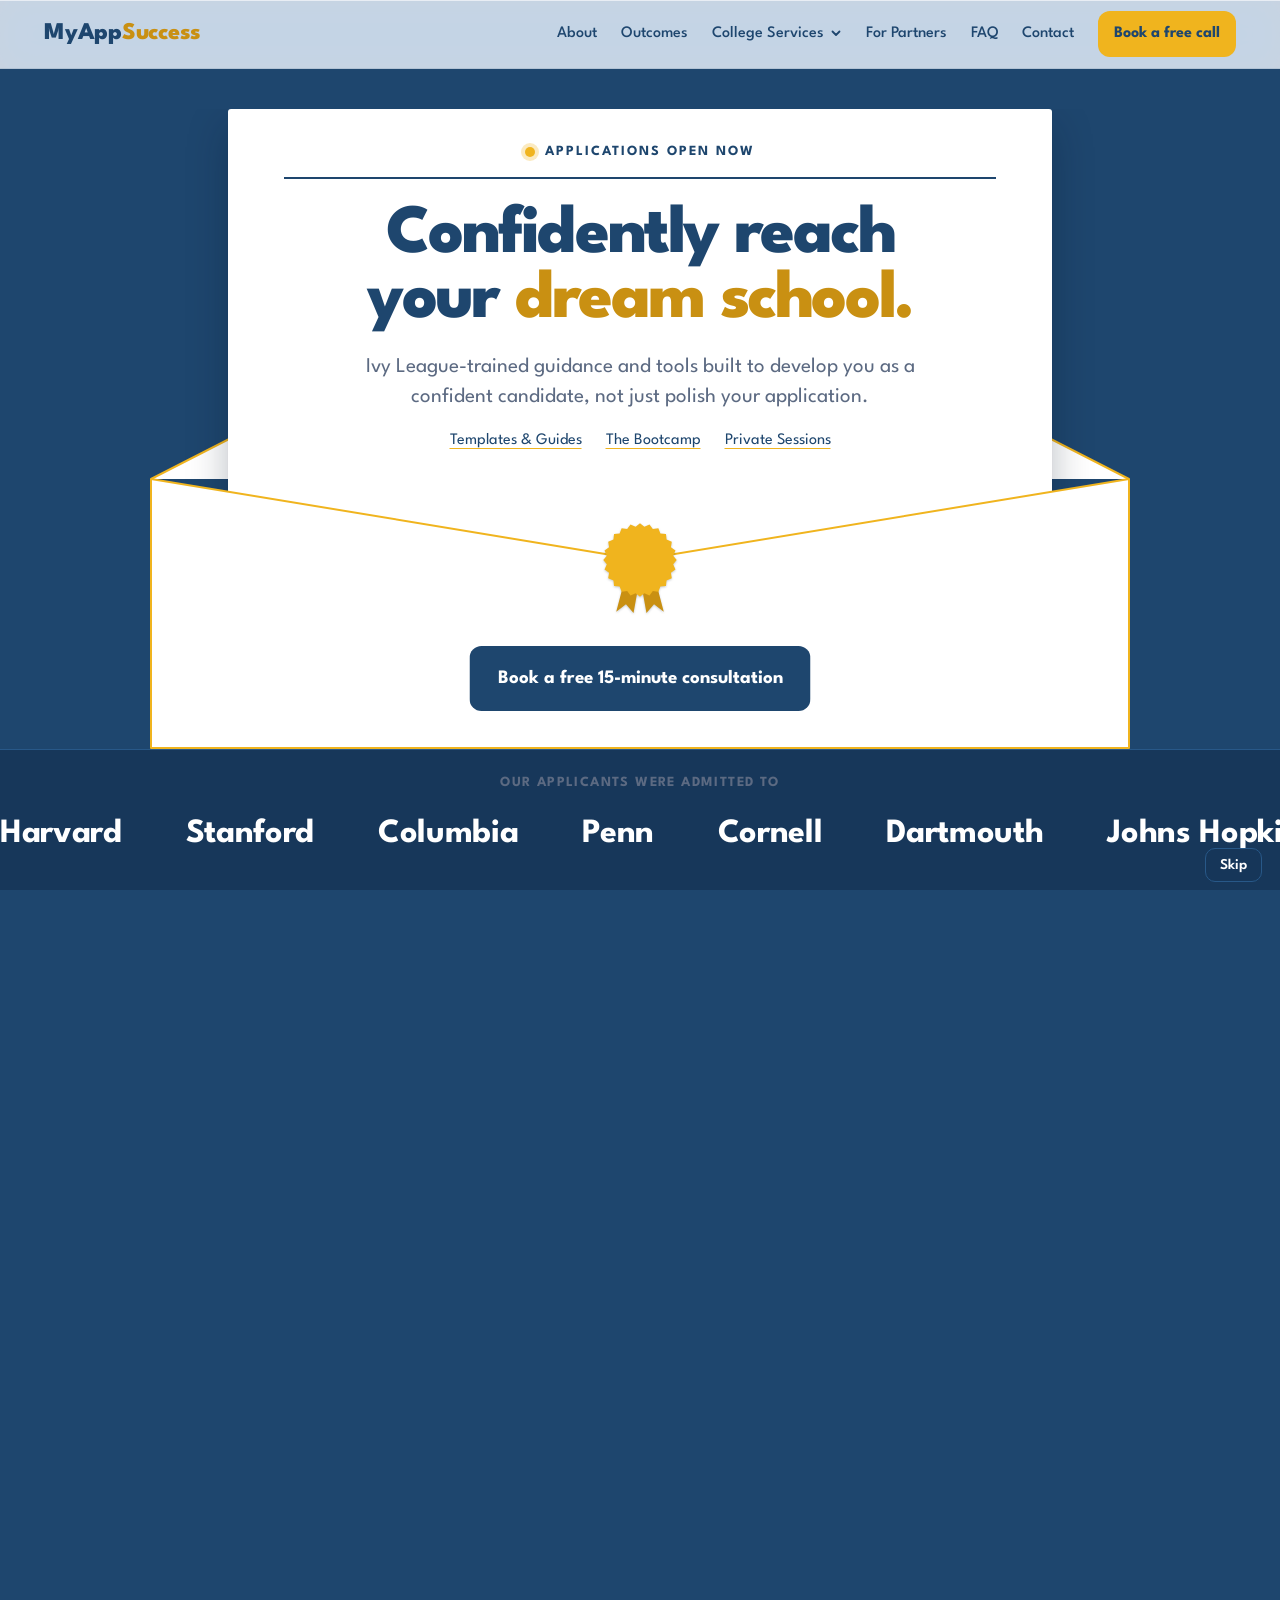
==== commit 08fadd45: "Larger envelope at the start of the opening; current bootcamp prices on the application form" ====
--- a/index.html
+++ b/index.html
@@ -499,8 +499,11 @@
 
 /* Opening: the hero envelope opens, the letter rises, then the rest of the site arrives */
 html.intro-run,html.intro-run body{background:var(--navy)}
+html.intro-run body{overflow-x:hidden}
+html.intro-run .hero-panel ~ section,html.intro-run footer{visibility:hidden}
 html.intro-run body::before{background:var(--navy)}
-html.intro-run .stage4{animation:eStage 2.95s linear .05s both}
+html.intro-run .stage4{animation:eStage 2.95s linear .05s both;transform-origin:50% calc(100% - 135px)}
+@media (max-height:820px) and (min-width:721px){html.intro-run .stage4{transform-origin:50% calc(100% - 115px)}}
 html.intro-run .seal4{animation:eSeal .6s cubic-bezier(.4,0,.2,1) .6s both}
 html.intro-run .flap4{animation:eFlap .75s cubic-bezier(.55,0,.25,1) 1.1s both}
 html.intro-run .letter4{animation:eLetter 1.2s cubic-bezier(.16,1,.3,1) 1.8s both}
@@ -508,8 +511,8 @@
 html.intro-run .env4 .env-cta,html.intro-run .env4 .addr{animation:eFade .5s ease 2.5s both}
 @keyframes eRise{from{transform:translateY(36px);opacity:0}to{transform:none;opacity:1}}
 /* The closed envelope waits in the middle of the screen, then settles into place as the letter rises out of it */
-@keyframes eStage{0%{transform:translateY(calc(36px - var(--lift,0px)));opacity:0;animation-timing-function:cubic-bezier(.2,.7,.2,1)}19%{transform:translateY(calc(0px - var(--lift,0px)));opacity:1;animation-timing-function:linear}60%{transform:translateY(calc(0px - var(--lift,0px)));opacity:1;animation-timing-function:cubic-bezier(.45,0,.2,1)}100%{transform:none;opacity:1}}
-@keyframes eStageM{0%{transform:translateY(calc(36px - var(--lift,0px)));opacity:0;animation-timing-function:cubic-bezier(.2,.7,.2,1)}22%{transform:translateY(calc(0px - var(--lift,0px)));opacity:1;animation-timing-function:linear}43%{transform:translateY(calc(0px - var(--lift,0px)));opacity:1;animation-timing-function:cubic-bezier(.45,0,.2,1)}100%{transform:none;opacity:1}}
+@keyframes eStage{0%{transform:translateY(calc(36px - var(--lift,0px))) scale(var(--zoom,1));opacity:0;animation-timing-function:cubic-bezier(.2,.7,.2,1)}19%{transform:translateY(calc(0px - var(--lift,0px))) scale(var(--zoom,1));opacity:1;animation-timing-function:linear}60%{transform:translateY(calc(0px - var(--lift,0px))) scale(var(--zoom,1));opacity:1;animation-timing-function:cubic-bezier(.45,0,.2,1)}100%{transform:none;opacity:1}}
+@keyframes eStageM{0%{transform:translateY(calc(36px - var(--lift,0px))) scale(var(--zoom,1));opacity:0;animation-timing-function:cubic-bezier(.2,.7,.2,1)}22%{transform:translateY(calc(0px - var(--lift,0px))) scale(var(--zoom,1));opacity:1;animation-timing-function:linear}43%{transform:translateY(calc(0px - var(--lift,0px))) scale(var(--zoom,1));opacity:1;animation-timing-function:cubic-bezier(.45,0,.2,1)}100%{transform:none;opacity:1}}
 @keyframes eSeal{0%{transform:translate(-50%,50%) rotate(0) scale(1)}35%{transform:translate(-50%,50%) rotate(-6deg) scale(1.1)}70%{transform:translate(-50%,50%) rotate(3deg) scale(.98)}100%{transform:translate(-50%,50%) rotate(0) scale(1)}}
 @keyframes eFlap{0%{transform:rotateX(180deg);z-index:4}49.9%{z-index:4}50%{z-index:1}100%{transform:rotateX(0);z-index:1}}
 @keyframes eLetter{from{transform:translateY(74%)}to{transform:none}}
@@ -518,7 +521,7 @@
 html.intro-run .skip-intro{display:block}
 @media (max-width:700px){
   html.intro-run .letter4{animation:eLetterM 1.65s cubic-bezier(.16,1,.3,1) 1.3s both}
-  html.intro-run .stage4{animation:eStageM 2.95s linear .05s both}
+  html.intro-run .stage4{animation:eStageM 2.95s linear .05s both;transform-origin:50% calc(100% - 105px)}
   html.intro-run .site-head,html.intro-run .marquee,html.intro-run .preview{animation-delay:2.4s}
   html.intro-run .env4 .env-cta{animation-delay:2.4s}
   @keyframes eLetterM{from{transform:translateY(100%)}to{transform:none}}
@@ -578,7 +581,13 @@
     window.masLift = function(shift){
       var s = document.querySelector('.stage4'), env = s.querySelector('.env4');
       var r = env.getBoundingClientRect(), mid = r.top - shift + r.height / 2 + window.scrollY;
-      s.style.setProperty('--lift', Math.max(0, Math.round(mid - window.innerHeight / 2)) + 'px');
+      // start 1.25x larger, but never wider than the screen
+      var z = Math.min(1.25, (window.innerWidth - 16) / s.offsetWidth);
+      var flap = s.querySelector('.flap4'), fh = flap ? flap.offsetHeight : 0;
+      // centered on screen, but low enough that the opened flap stays in view
+      var lift = Math.min(mid - window.innerHeight / 2, mid - 12 - (r.height / 2 + fh) * z);
+      s.style.setProperty('--zoom', z.toFixed(3));
+      s.style.setProperty('--lift', Math.max(0, Math.round(lift)) + 'px');
     };
     if (document.documentElement.classList.contains('intro-run')) window.masLift(36);
   })();</script>
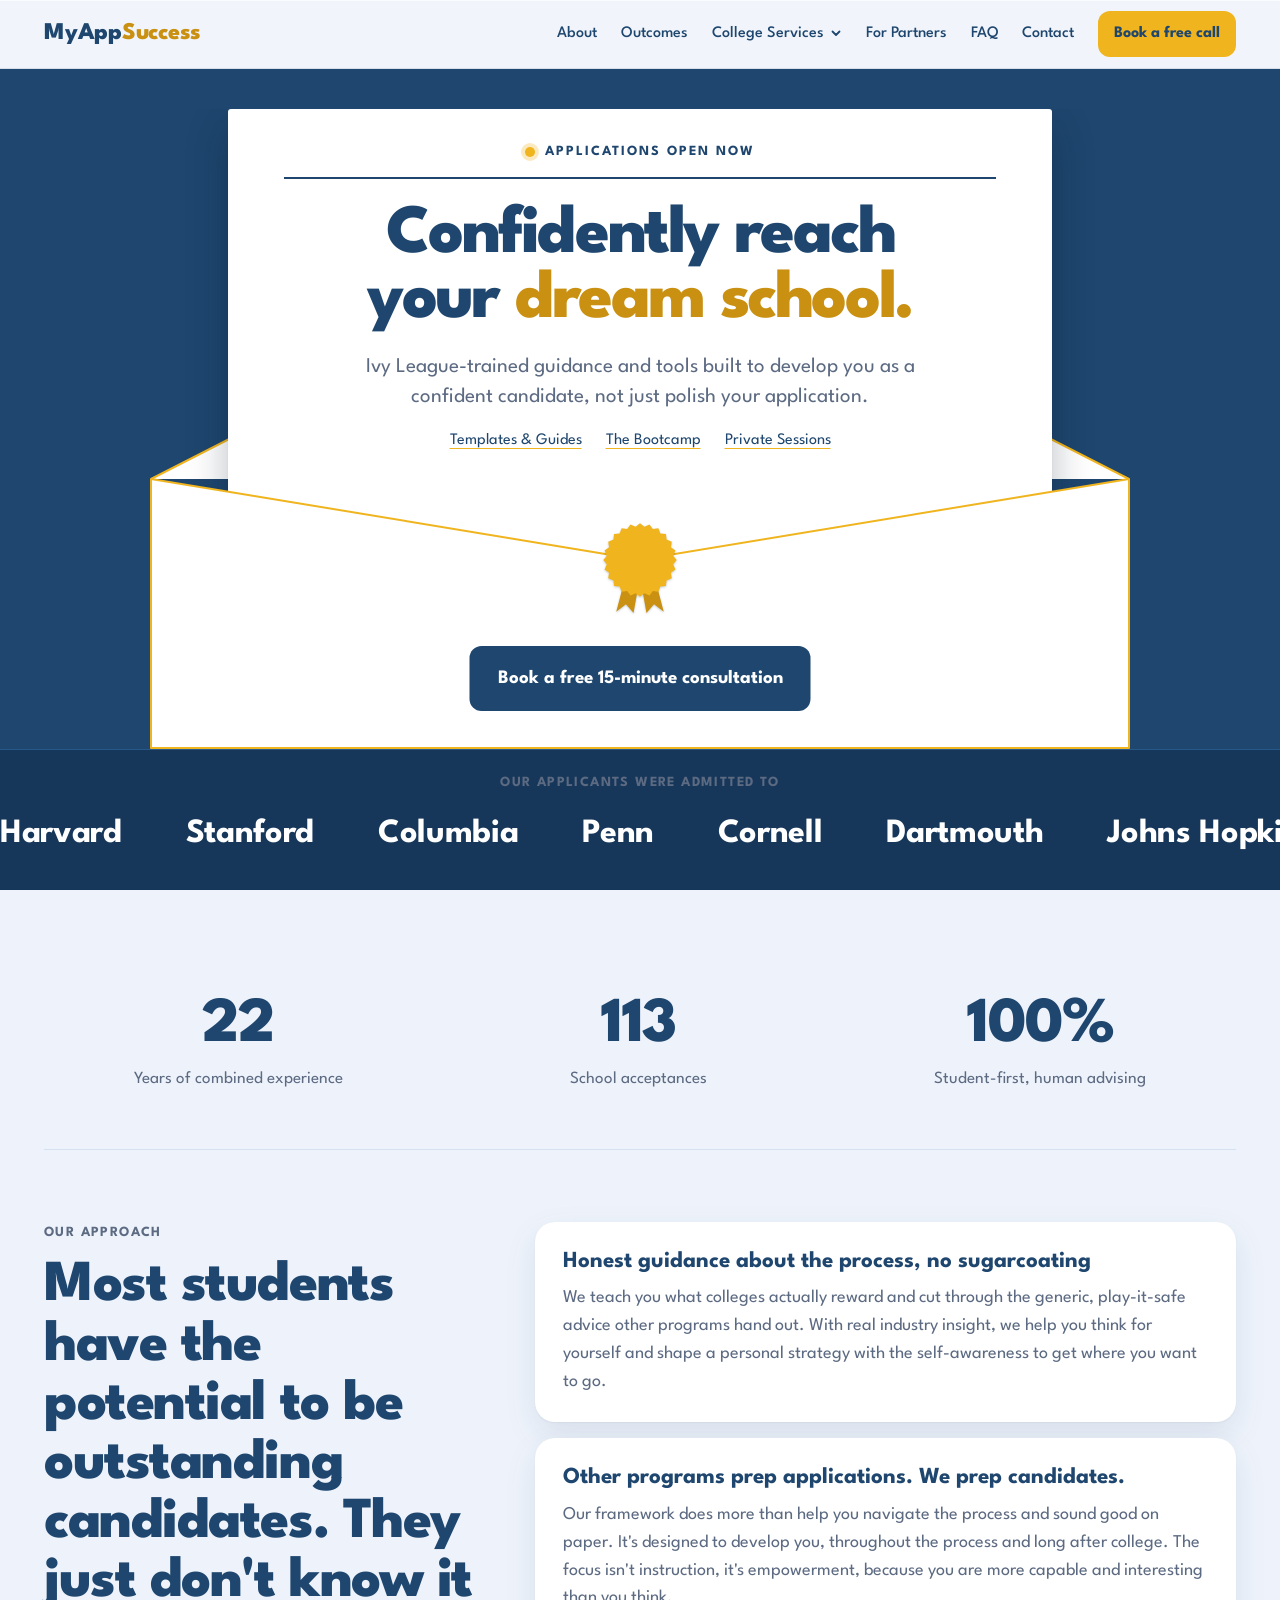
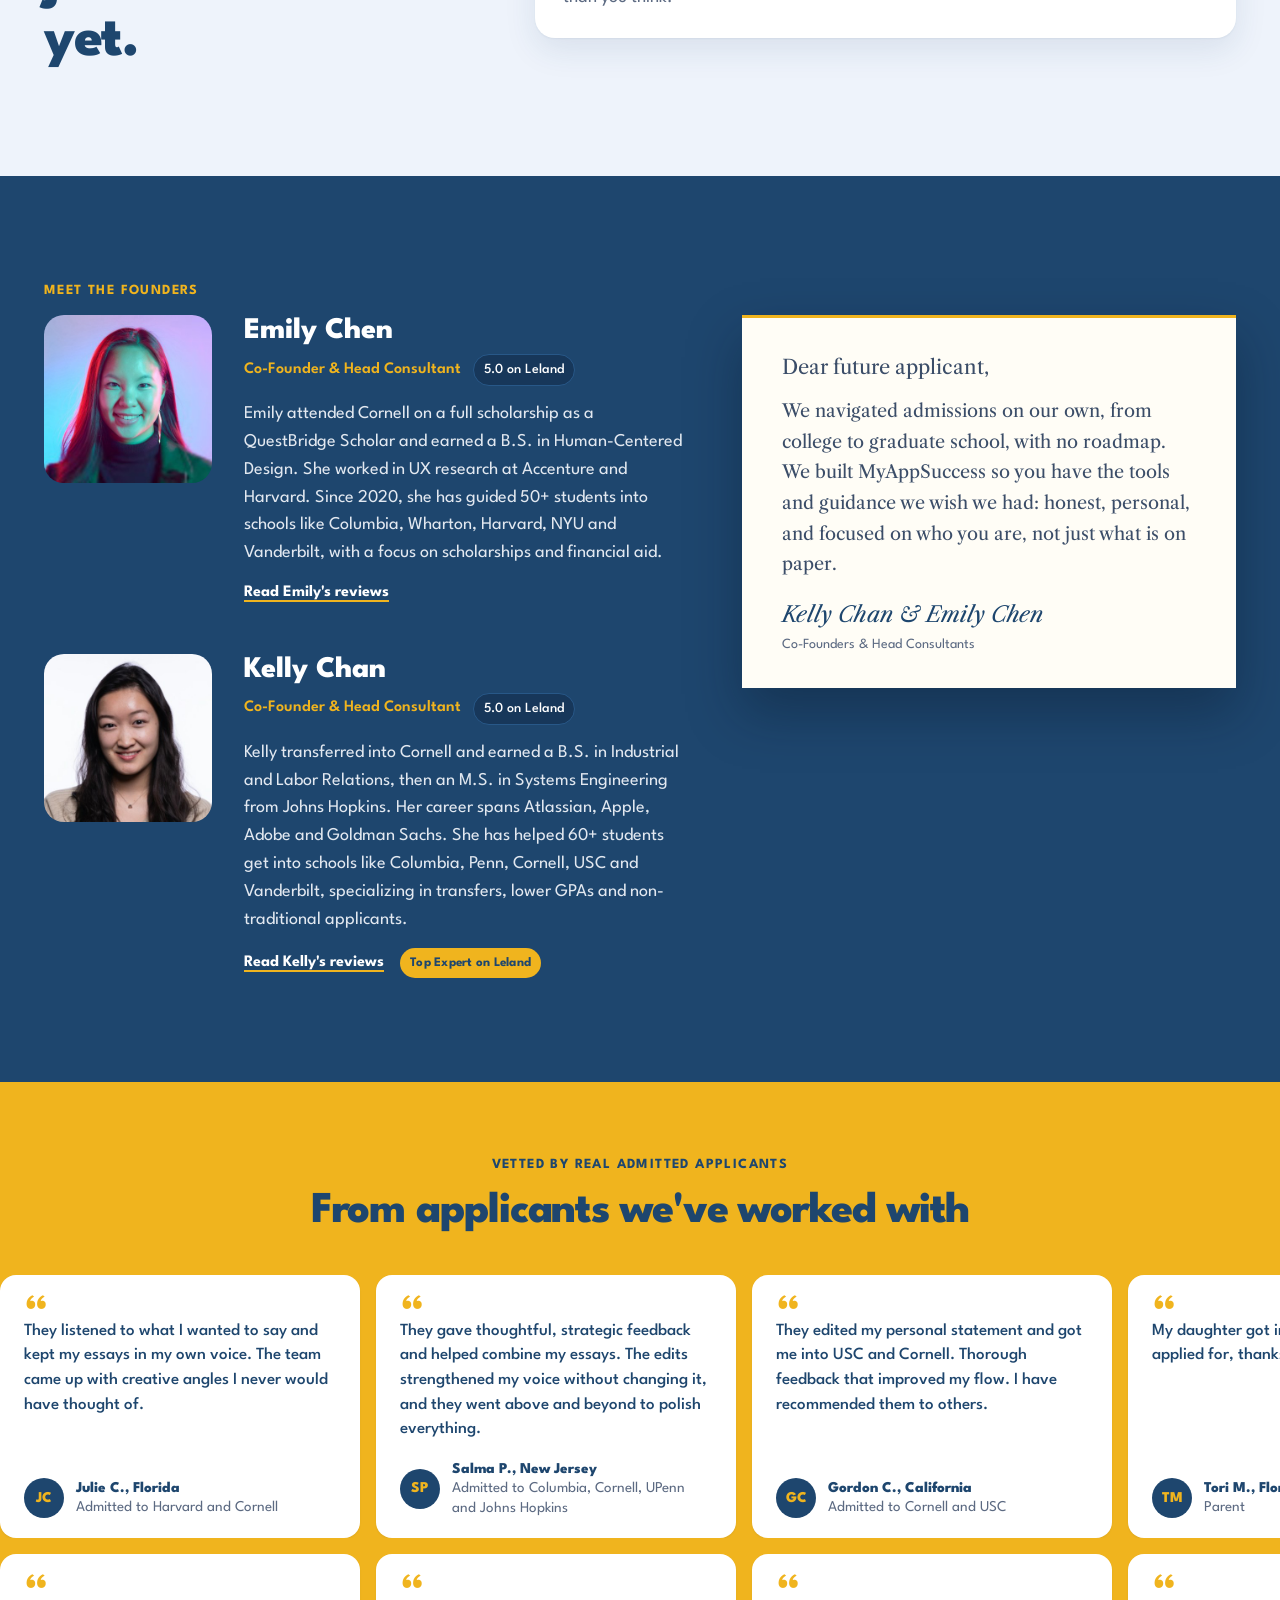
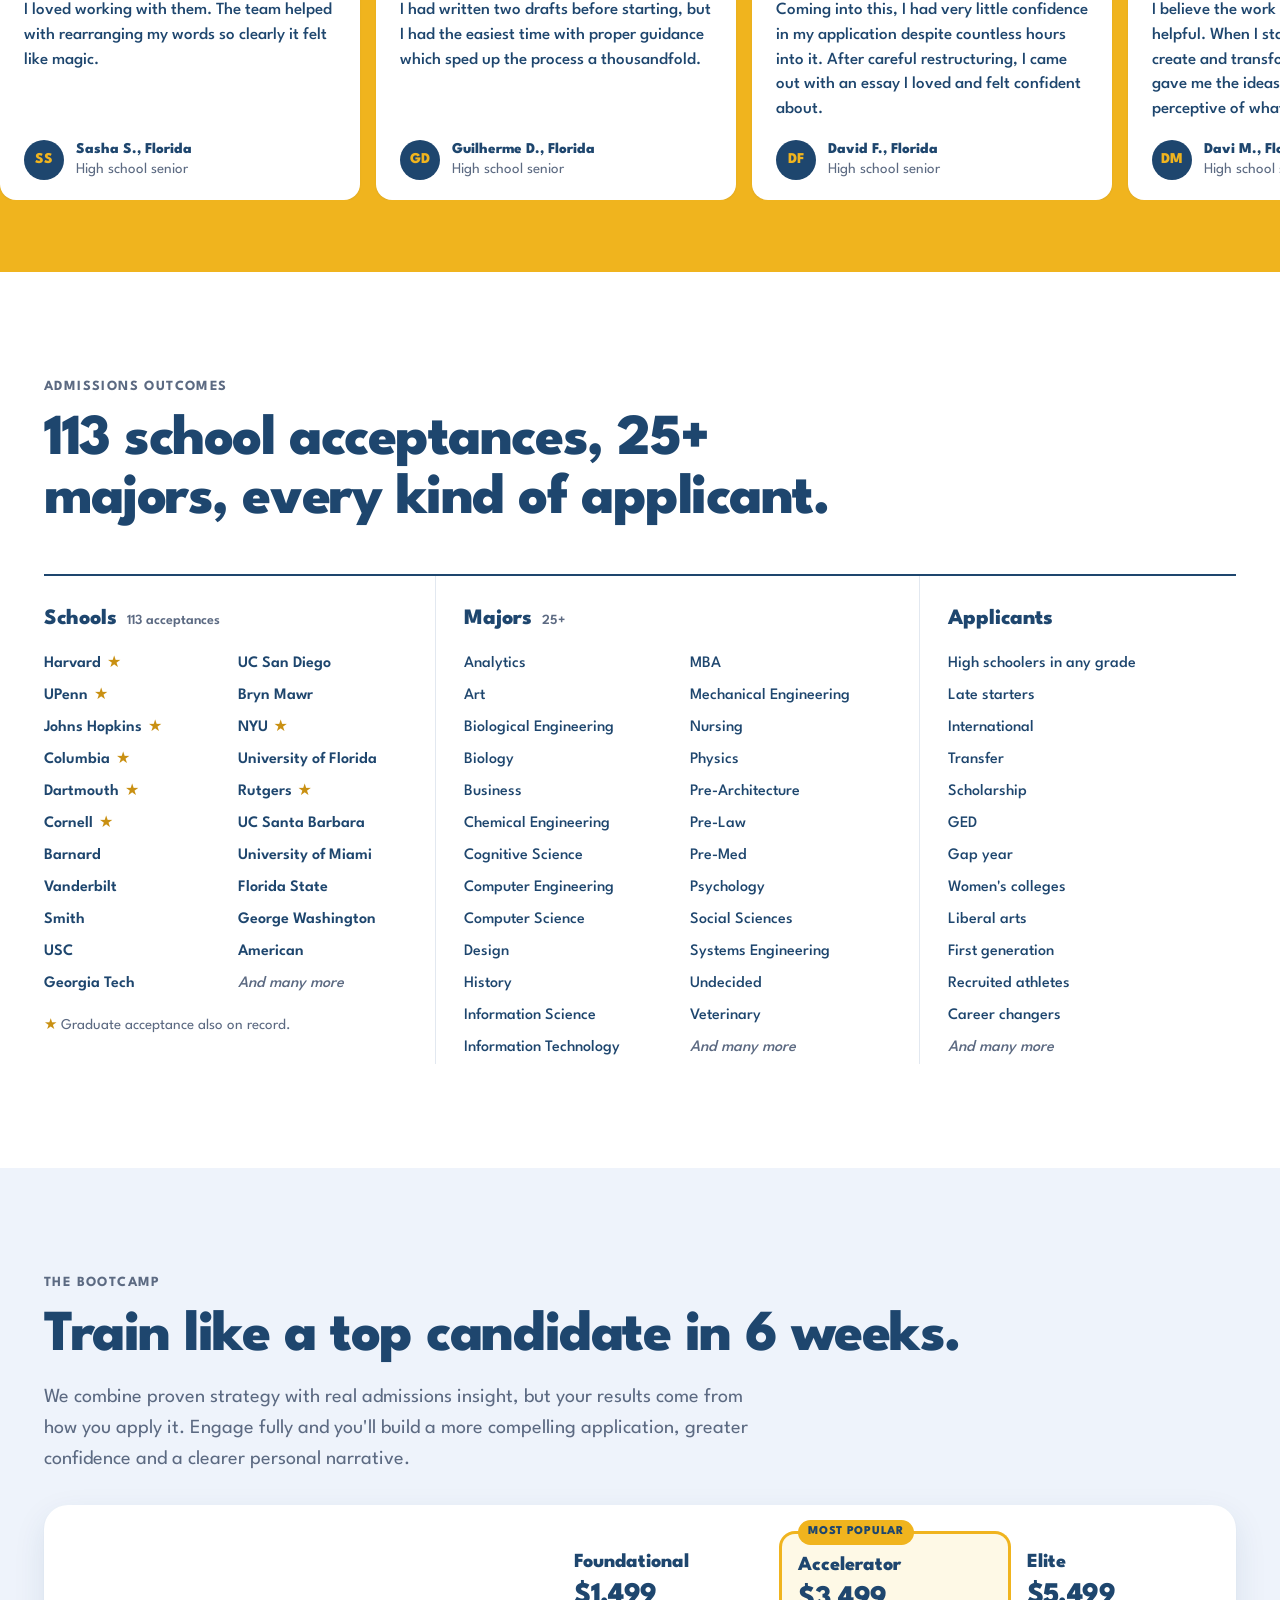
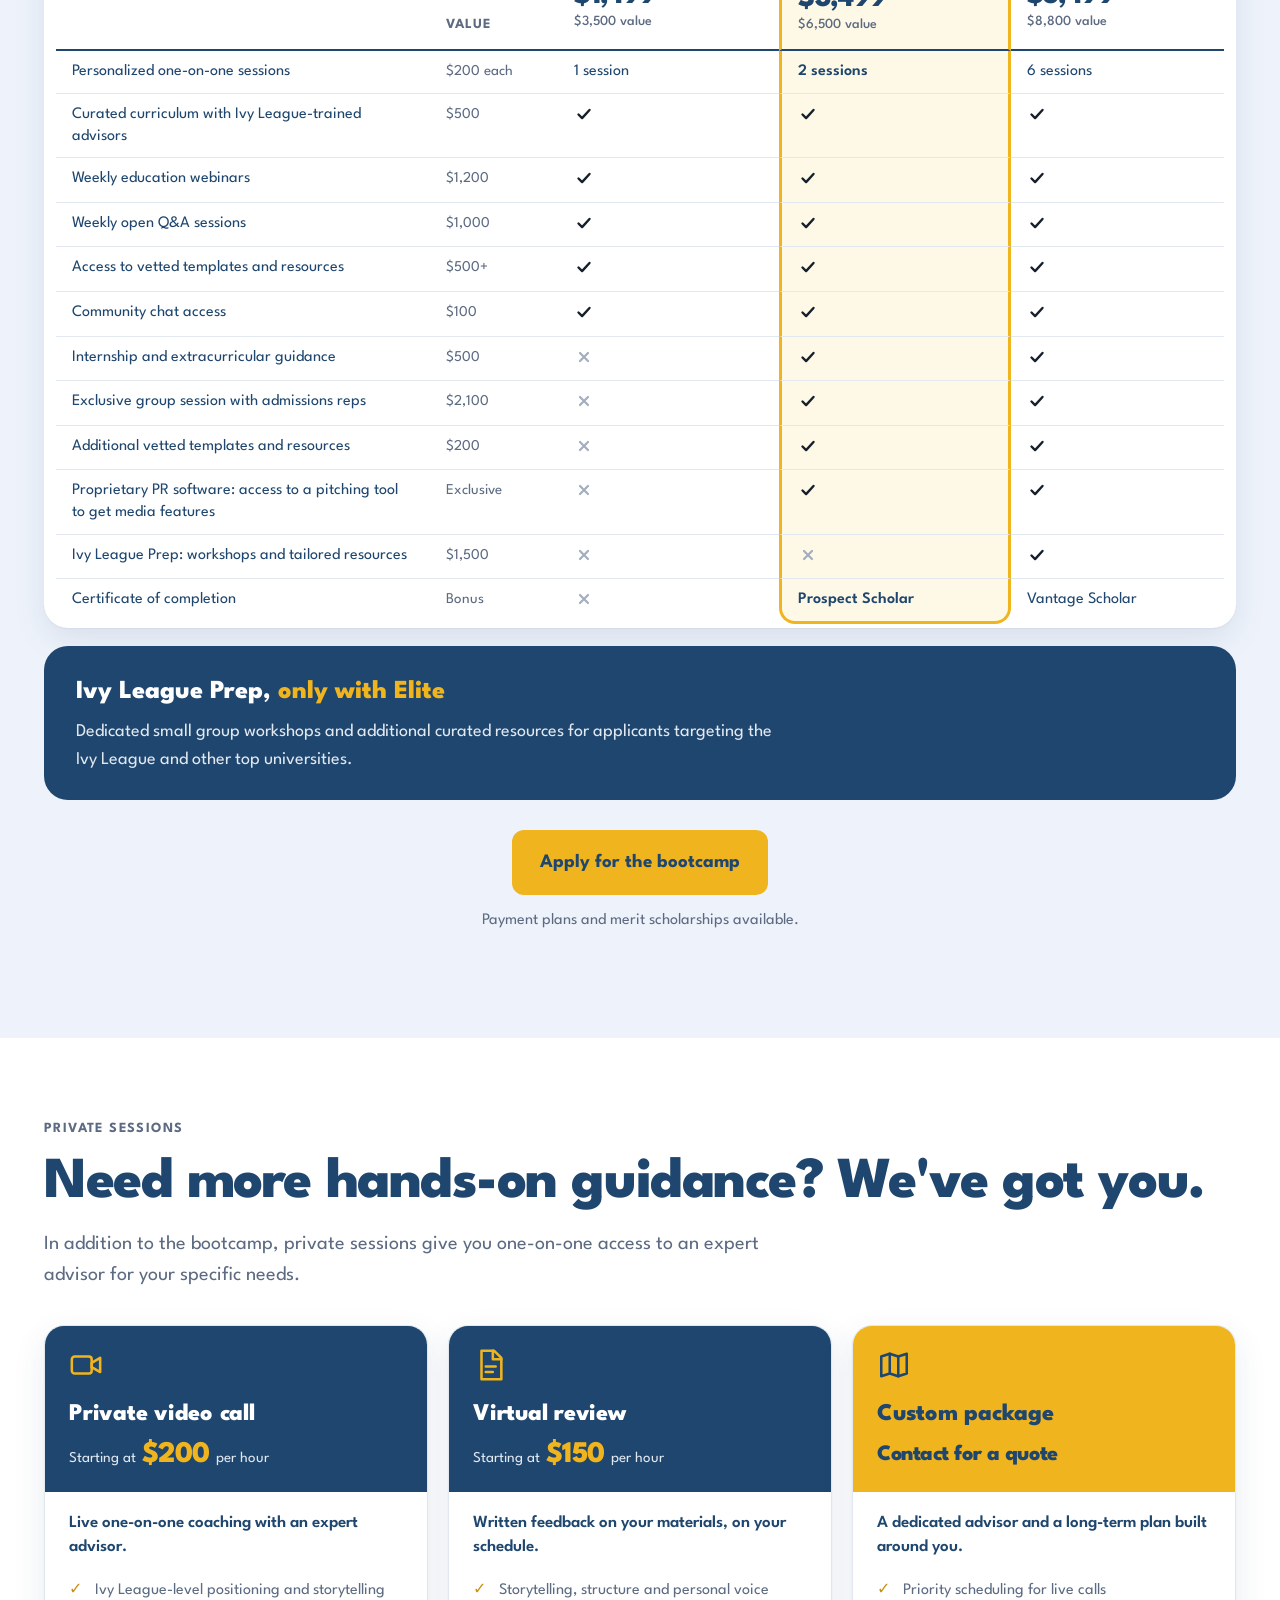
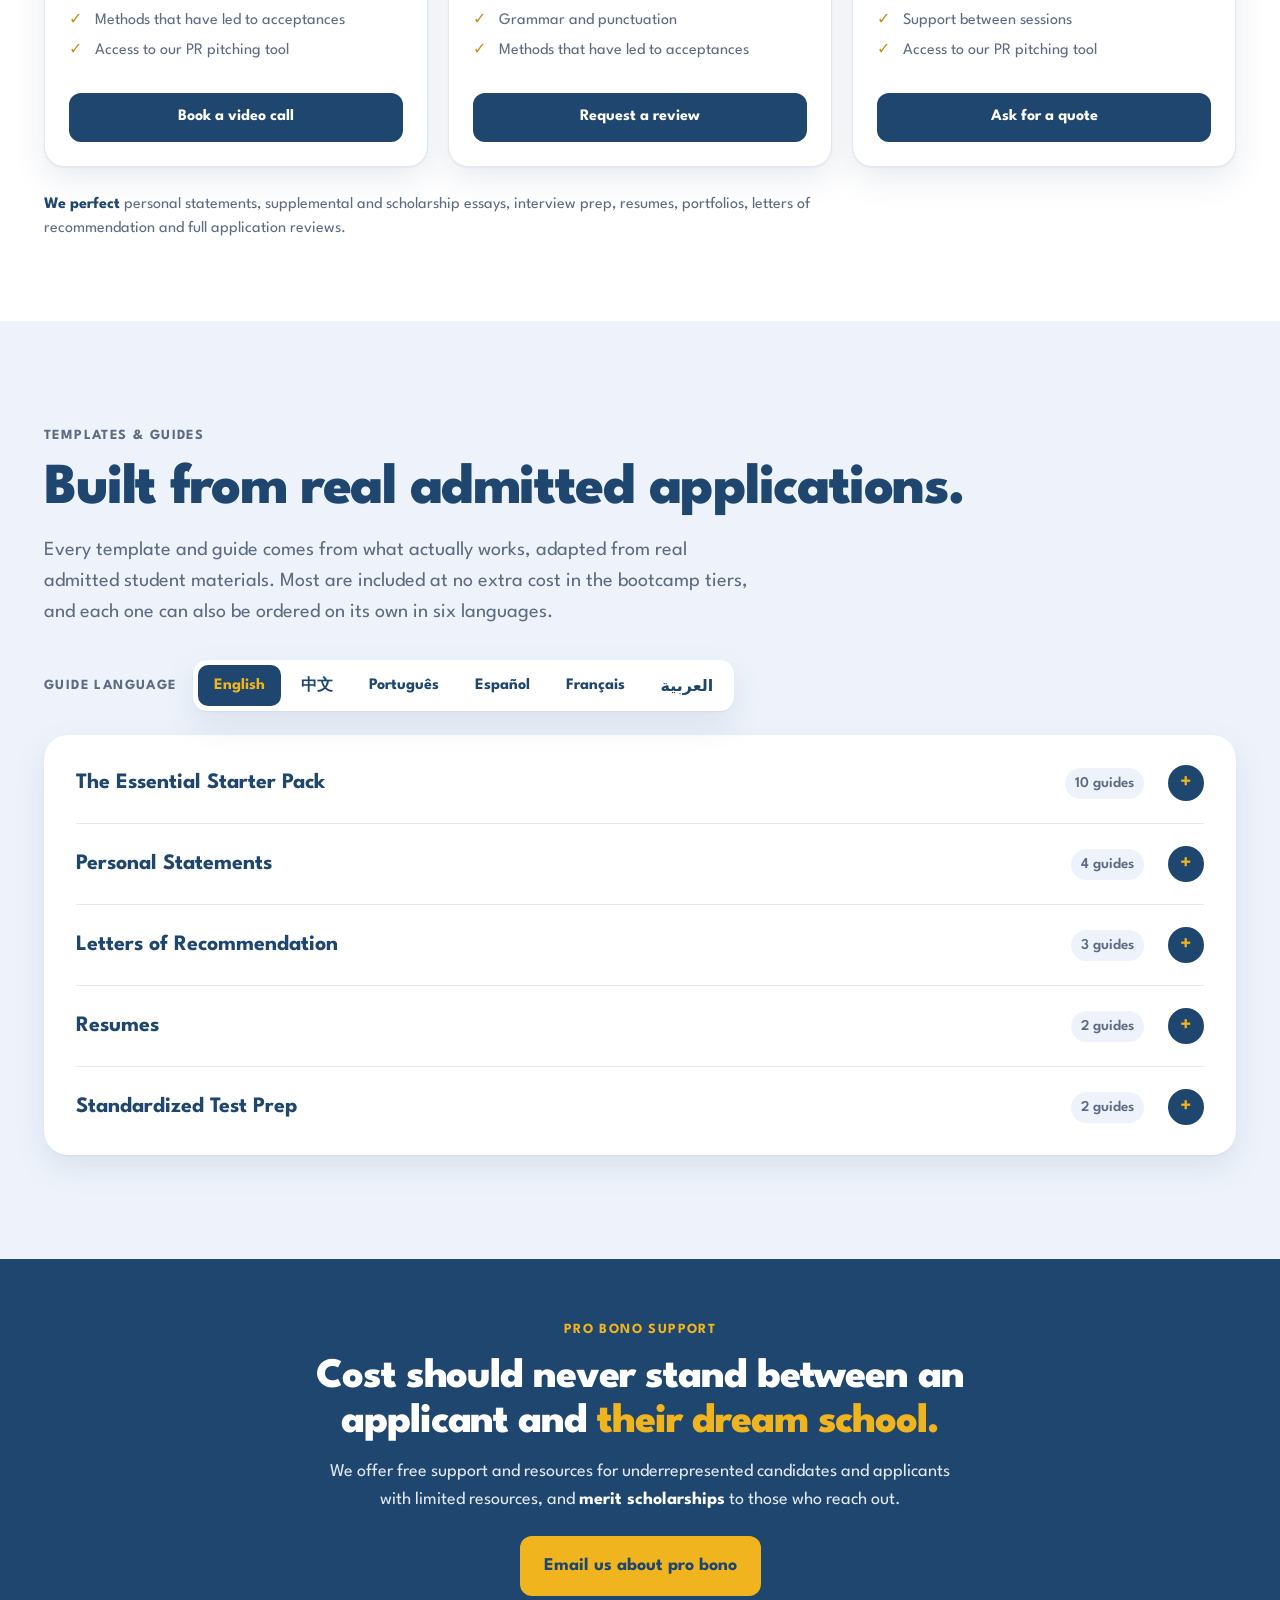
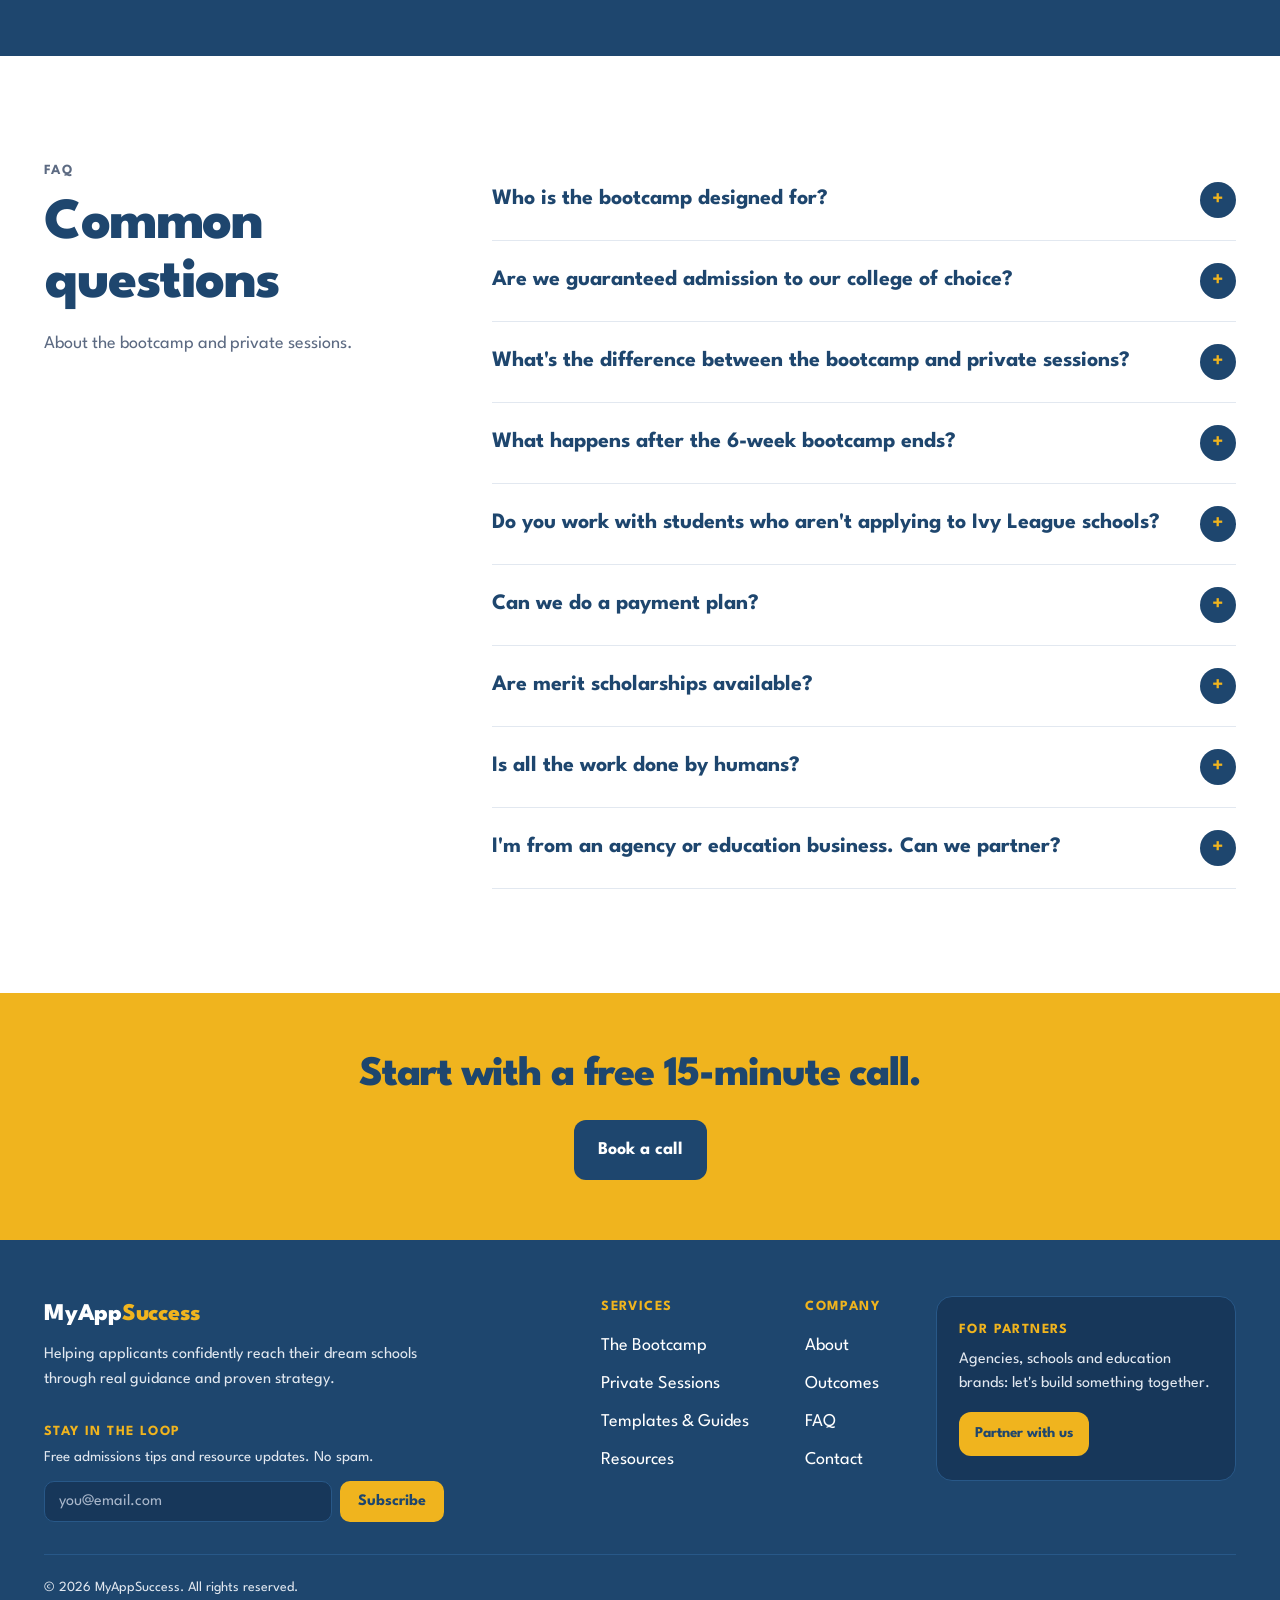
==== commit a5c9ca18: "Opening envelope starts 1.25x taller (same width) instead of larger overall" ====
--- a/index.html
+++ b/index.html
@@ -504,8 +504,17 @@
 html.intro-run body::before{background:var(--navy)}
 html.intro-run .stage4{animation:eStage 2.95s linear .05s both;transform-origin:50% calc(100% - 135px)}
 @media (max-height:820px) and (min-width:721px){html.intro-run .stage4{transform-origin:50% calc(100% - 115px)}}
-html.intro-run .seal4{animation:eSeal .6s cubic-bezier(.4,0,.2,1) .6s both}
-html.intro-run .flap4{animation:eFlap .75s cubic-bezier(.55,0,.25,1) 1.1s both}
+html.intro-run .seal4{animation:eSeal .6s cubic-bezier(.4,0,.2,1) .6s both,eSealB 2.95s linear .05s both}
+html.intro-run .flap4{animation:eFlap .75s cubic-bezier(.55,0,.25,1) 1.1s both,eFlapB 2.95s linear .05s both}
+/* The envelope starts 1.25x taller (same width) and settles to its normal height as the letter rises */
+html.intro-run .env4{animation:eEnvH 2.95s linear .05s both}
+.env4{--eh0:338px;--eh1:270px}.flap4{--eh0:338px;--eh1:270px}.seal4{--sb0:237px;--sb1:189px}
+@keyframes eEnvH{0%,60%{height:var(--eh0);animation-timing-function:cubic-bezier(.45,0,.2,1)}100%{height:var(--eh1)}}
+@keyframes eFlapB{0%,60%{bottom:var(--eh0);animation-timing-function:cubic-bezier(.45,0,.2,1)}100%{bottom:var(--eh1)}}
+@keyframes eSealB{0%,60%{bottom:var(--sb0);animation-timing-function:cubic-bezier(.45,0,.2,1)}100%{bottom:var(--sb1)}}
+@keyframes eEnvHM{0%,43%{height:var(--eh0);animation-timing-function:cubic-bezier(.45,0,.2,1)}100%{height:var(--eh1)}}
+@keyframes eSealBM{0%,43%{bottom:var(--sb0);animation-timing-function:cubic-bezier(.45,0,.2,1)}100%{bottom:var(--sb1)}}
+@media (max-height:820px) and (min-width:721px){.env4,.flap4{--eh0:288px;--eh1:230px}.seal4{--sb0:201px;--sb1:161px}}
 html.intro-run .letter4{animation:eLetter 1.2s cubic-bezier(.16,1,.3,1) 1.8s both}
 html.intro-run .site-head,html.intro-run .marquee,html.intro-run .preview{animation:eFade .6s ease 2.4s both}
 html.intro-run .env4 .env-cta,html.intro-run .env4 .addr{animation:eFade .5s ease 2.5s both}
@@ -522,6 +531,9 @@
 @media (max-width:700px){
   html.intro-run .letter4{animation:eLetterM 1.65s cubic-bezier(.16,1,.3,1) 1.3s both}
   html.intro-run .stage4{animation:eStageM 2.95s linear .05s both;transform-origin:50% calc(100% - 105px)}
+  .env4{--eh0:263px;--eh1:210px}.seal4{--sb0:184px;--sb1:147px}
+  html.intro-run .env4{animation:eEnvHM 2.95s linear .05s both}
+  html.intro-run .seal4{animation:eSeal .6s cubic-bezier(.4,0,.2,1) .6s both,eSealBM 2.95s linear .05s both}
   html.intro-run .site-head,html.intro-run .marquee,html.intro-run .preview{animation-delay:2.4s}
   html.intro-run .env4 .env-cta{animation-delay:2.4s}
   @keyframes eLetterM{from{transform:translateY(100%)}to{transform:none}}
@@ -581,12 +593,10 @@
     window.masLift = function(shift){
       var s = document.querySelector('.stage4'), env = s.querySelector('.env4');
       var r = env.getBoundingClientRect(), mid = r.top - shift + r.height / 2 + window.scrollY;
-      // start 1.25x larger, but never wider than the screen
-      var z = Math.min(1.25, (window.innerWidth - 16) / s.offsetWidth);
+      var z = 1;
       var flap = s.querySelector('.flap4'), fh = flap ? flap.offsetHeight : 0;
       // centered on screen, but low enough that the opened flap stays in view
       var lift = Math.min(mid - window.innerHeight / 2, mid - 12 - (r.height / 2 + fh) * z);
-      s.style.setProperty('--zoom', z.toFixed(3));
       s.style.setProperty('--lift', Math.max(0, Math.round(lift)) + 'px');
     };
     if (document.documentElement.classList.contains('intro-run')) window.masLift(36);
